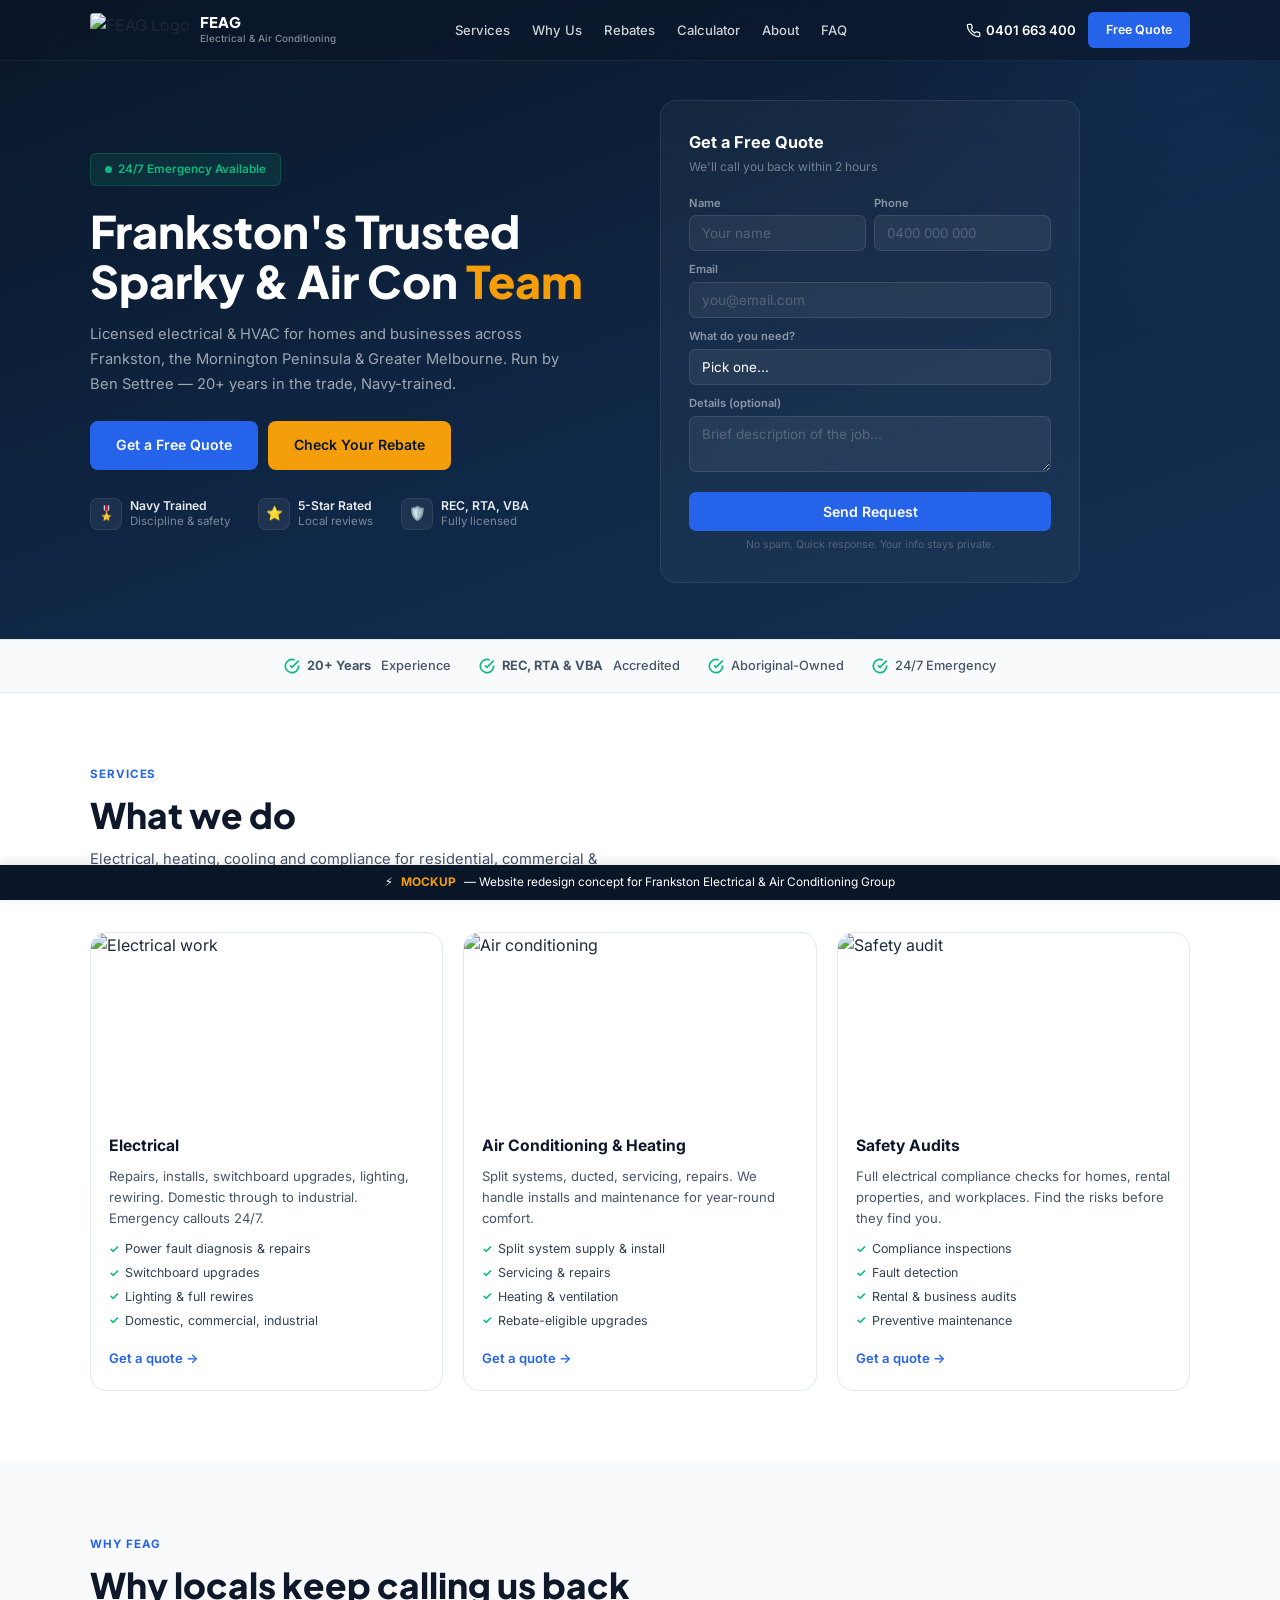
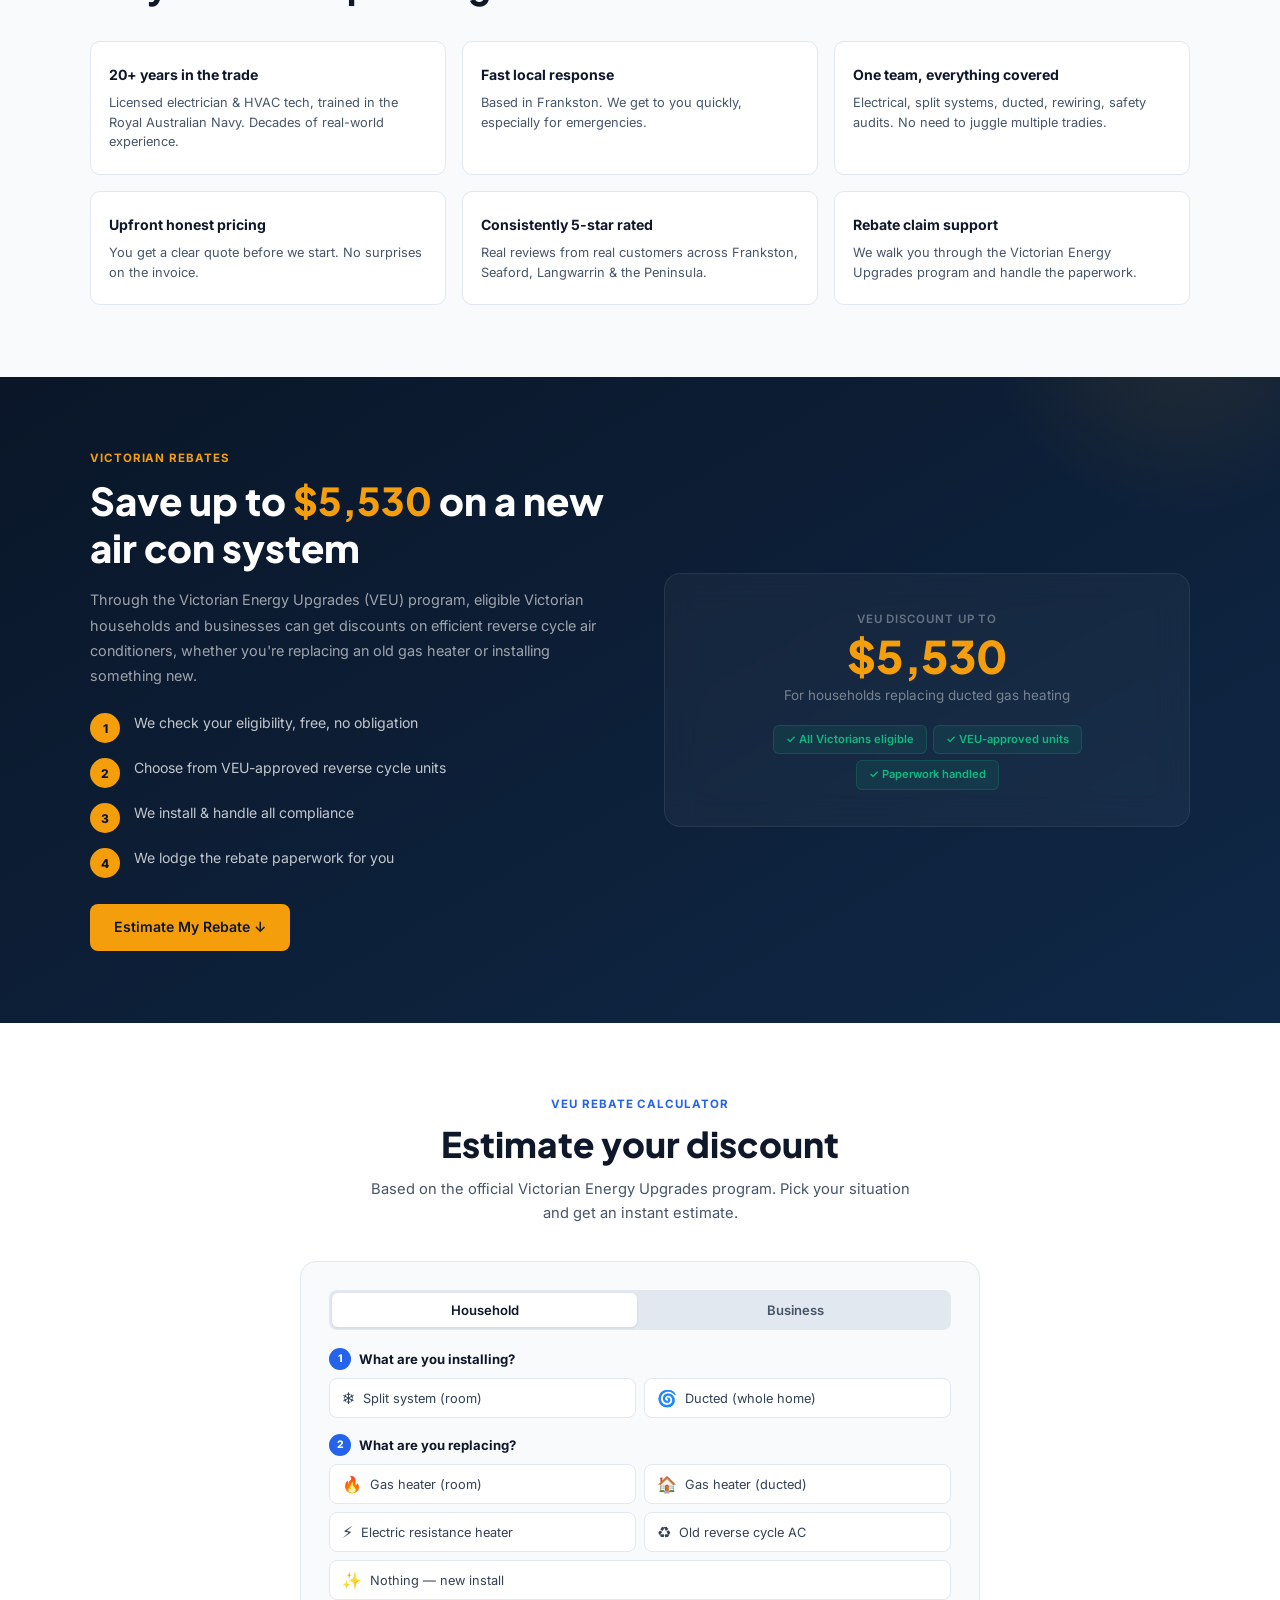
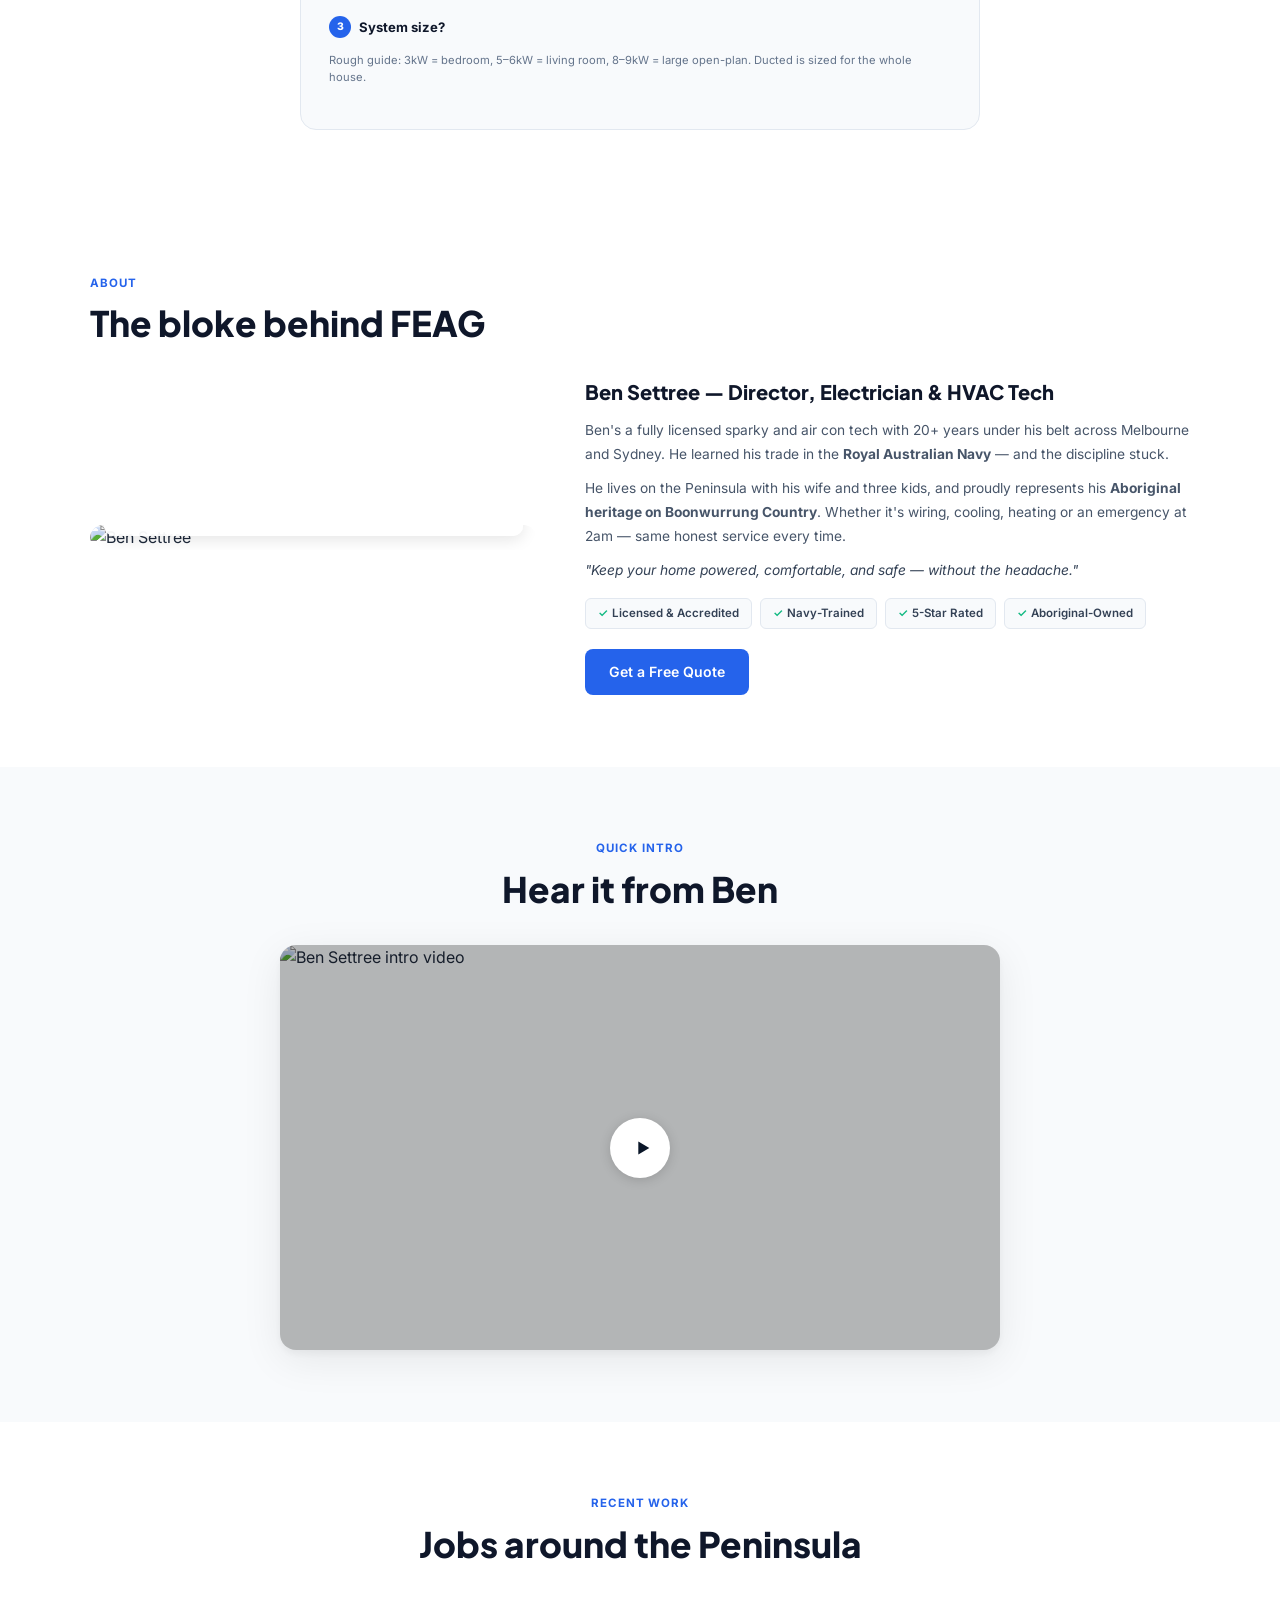
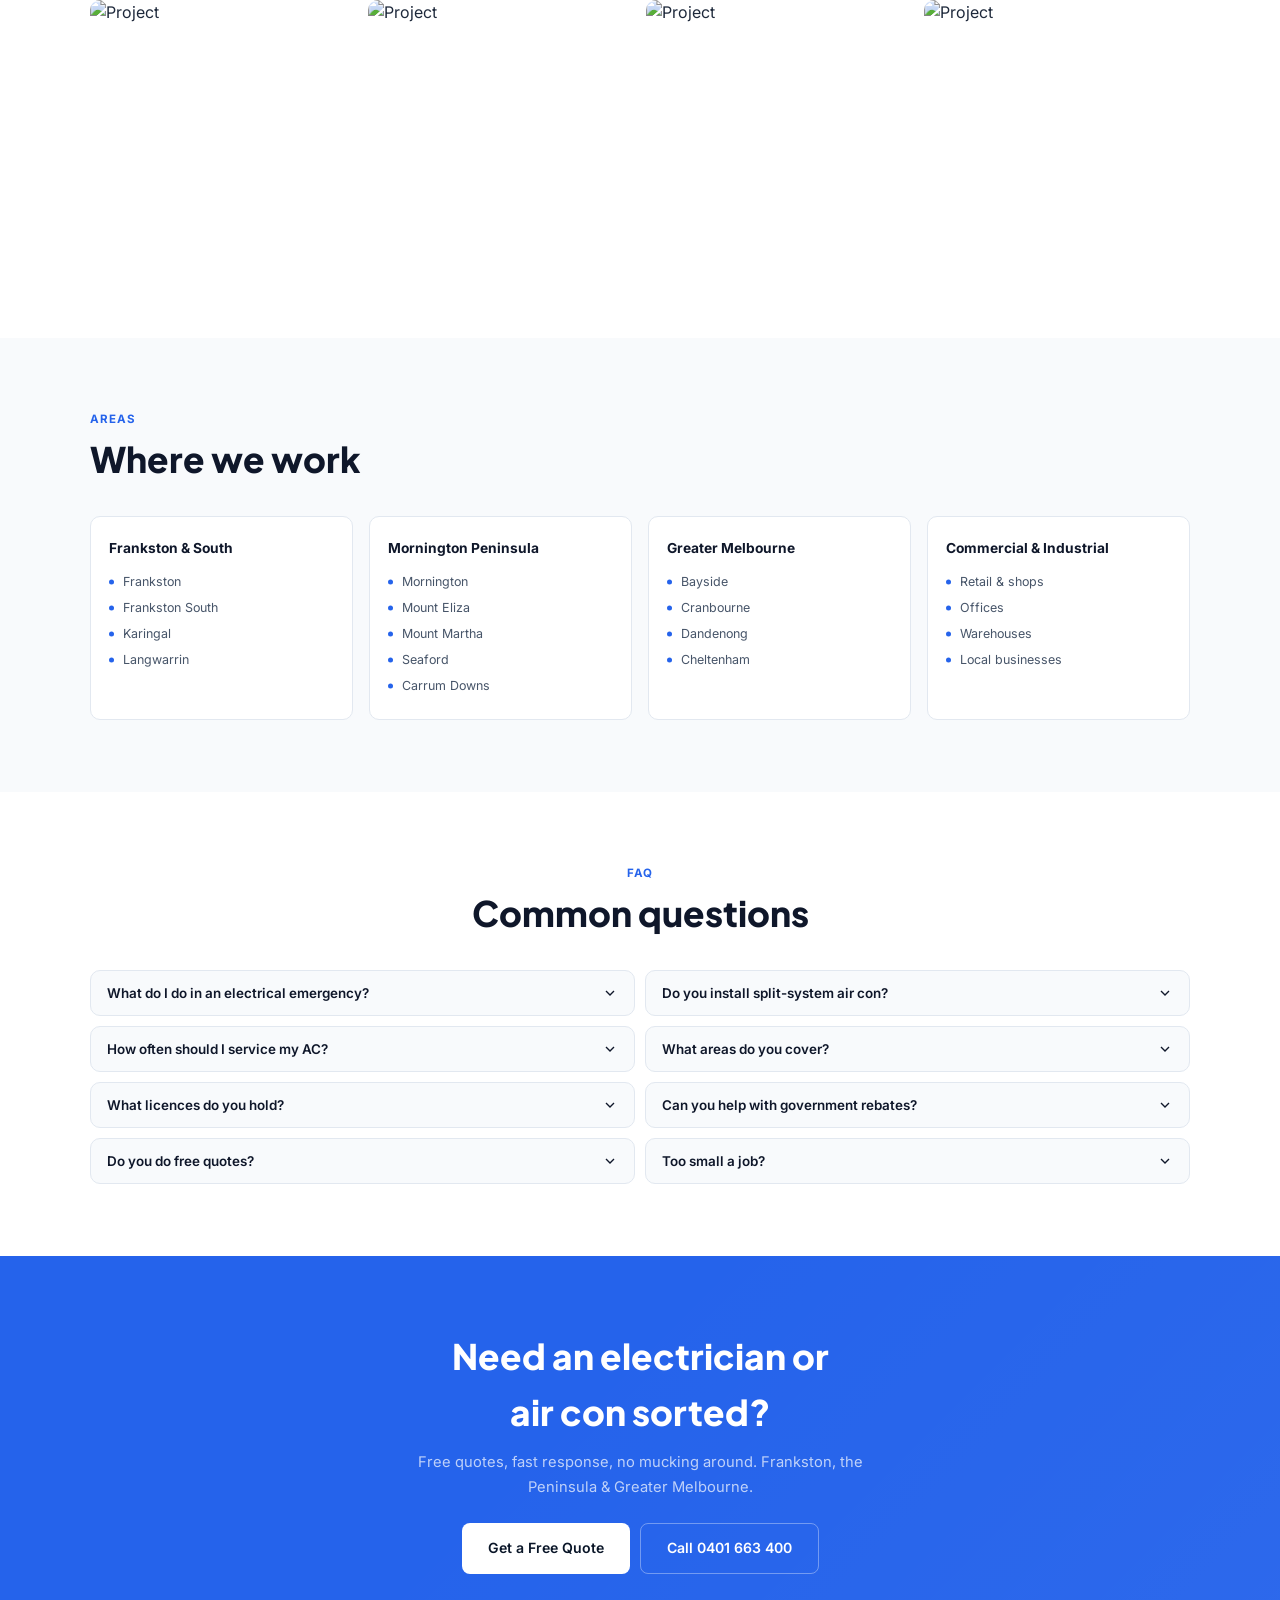
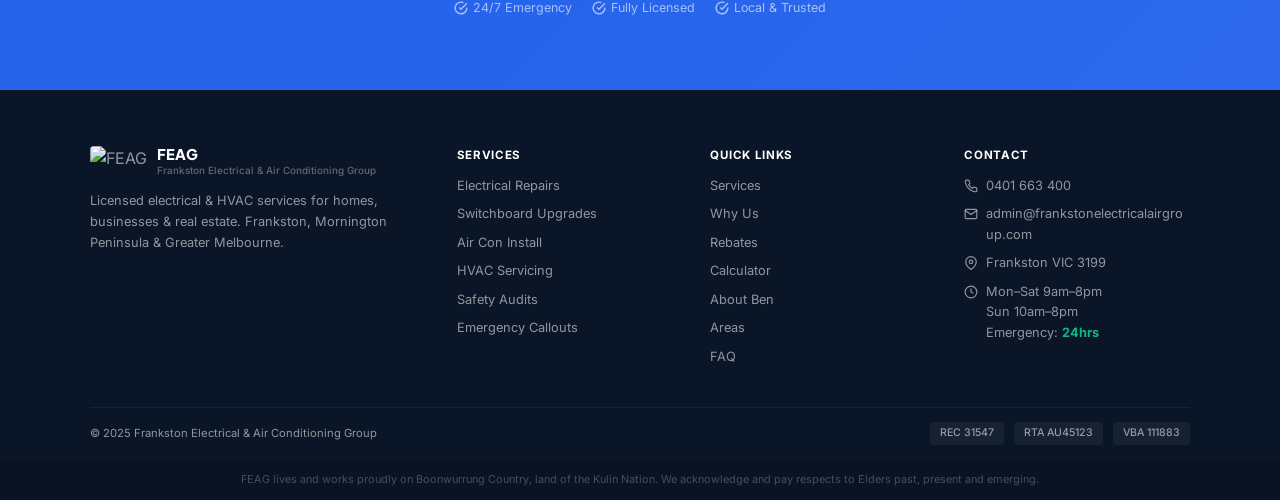
==== index.html @ 6c3326d4 "FEAG mockup website - Vercel ready" ====
<!DOCTYPE html>
<html lang="en">
<head>
  <meta charset="UTF-8">
  <meta name="viewport" content="width=device-width, initial-scale=1.0, viewport-fit=cover">
  <title>Frankston Electrical &amp; Air Group | Licensed Electrician &amp; HVAC</title>
  <meta name="description" content="Frankston's trusted electrical & HVAC specialists. 24/7 emergency support, licensed & accredited.">
  <link rel="preconnect" href="https://fonts.googleapis.com">
  <link rel="preconnect" href="https://fonts.gstatic.com" crossorigin>
  <link href="https://fonts.googleapis.com/css2?family=Inter:wght@400;500;600;700;800&family=Plus+Jakarta+Sans:wght@700;800&display=swap" rel="stylesheet">
  <style>
    *,*::before,*::after{box-sizing:border-box;margin:0;padding:0}
    html{scroll-behavior:smooth;-webkit-text-size-adjust:100%}
    body{font-family:'Inter',system-ui,sans-serif;color:#1e293b;background:#fff;line-height:1.6;-webkit-font-smoothing:antialiased;overflow-x:hidden}
    img{max-width:100%;display:block}
    a{text-decoration:none;color:inherit}
    ul{list-style:none}
    button{font-family:inherit;cursor:pointer}
    :root{
      --navy:#0a1628;--blue:#2563eb;--blue-d:#1d4ed8;--amber:#f59e0b;--green:#10b981;
      --g50:#f8fafc;--g100:#f1f5f9;--g200:#e2e8f0;--g400:#94a3b8;--g500:#64748b;--g600:#475569;--g700:#334155;--g900:#0f172a;
      --r:10px;--r-lg:16px;--max:1140px;
      --shadow:0 1px 3px rgba(0,0,0,.06),0 4px 12px rgba(0,0,0,.06);
      --shadow-lg:0 4px 6px rgba(0,0,0,.04),0 10px 40px rgba(0,0,0,.08);
    }
    .wrap{max-width:var(--max);margin:0 auto;padding:0 20px}
    .sec{padding:72px 0}
    .tag{font-size:.72rem;font-weight:700;letter-spacing:.08em;text-transform:uppercase;color:var(--blue);margin-bottom:10px}
    .h2{font-family:'Plus Jakarta Sans',sans-serif;font-size:clamp(1.6rem,3.5vw,2.2rem);font-weight:800;line-height:1.18;color:var(--g900);margin-bottom:12px}
    .sub{font-size:.92rem;color:var(--g600);max-width:560px;line-height:1.65}
    .btn{display:inline-flex;align-items:center;gap:6px;padding:12px 24px;font-size:.88rem;font-weight:600;border-radius:8px;border:none;transition:all .2s;white-space:nowrap;-webkit-tap-highlight-color:transparent}
    .btn-p{background:var(--blue);color:#fff}
    .btn-p:hover{background:var(--blue-d)}
    .btn-a{background:var(--amber);color:var(--navy)}
    .btn-a:hover{background:#e09000}
    .btn-o{background:transparent;border:1.5px solid var(--g200);color:var(--g700)}
    .btn-o:hover{border-color:var(--blue);color:var(--blue)}
    .btn-w{background:#fff;color:var(--navy)}
    .btn-w:hover{background:var(--g100)}

    /* HEADER */
    .hdr{position:fixed;top:0;left:0;right:0;z-index:100;background:rgba(10,22,40,.6);backdrop-filter:blur(14px);-webkit-backdrop-filter:blur(14px);border-bottom:1px solid rgba(255,255,255,.06);transition:all .25s}
    .hdr.s{background:rgba(255,255,255,.97);box-shadow:0 1px 2px rgba(0,0,0,.06);border-bottom-color:var(--g200)}
    .hdr.s .nav-a{color:var(--g700)}.hdr.s .nav-a:hover{color:var(--blue)}
    .hdr.s .lg-t{color:var(--navy)}.hdr.s .lg-s{color:var(--g500)}
    .hdr.s .ph{color:var(--navy)}.hdr.s .ham span{background:var(--navy)}
    .hdr-in{display:flex;align-items:center;justify-content:space-between;height:60px}
    .lg{display:flex;align-items:center;gap:10px}
    .lg img{height:34px;width:auto;border-radius:4px}
    .lg-t{font-family:'Plus Jakarta Sans',sans-serif;font-weight:800;font-size:.92rem;color:#fff;line-height:1.15;transition:color .25s}
    .lg-s{font-size:.62rem;color:rgba(255,255,255,.5);font-weight:500;transition:color .25s}
    .nav-d{display:flex;align-items:center;gap:22px}
    .nav-a{font-size:.82rem;font-weight:500;color:rgba(255,255,255,.8);transition:color .2s}
    .nav-a:hover{color:#fff}
    .hdr-r{display:flex;align-items:center;gap:12px}
    .ph{font-weight:600;font-size:.82rem;color:#fff;display:flex;align-items:center;gap:5px;transition:color .25s}
    .ph svg{width:15px;height:15px}
    .hdr-btn{padding:8px 18px;font-size:.78rem;border-radius:6px}
    .ham{display:none;background:none;border:none;padding:10px;-webkit-tap-highlight-color:transparent}
    .ham span{display:block;width:22px;height:2px;background:#fff;margin:4px 0;border-radius:2px;transition:all .3s}

    /* MOBILE NAV */
    .mob-nav{position:fixed;inset:0;z-index:99;background:var(--navy);transform:translateX(100%);transition:transform .35s cubic-bezier(.4,0,.2,1);display:flex;flex-direction:column;padding:80px 24px 24px;overflow-y:auto;-webkit-overflow-scrolling:touch}
    .mob-nav.open{transform:translateX(0)}
    .mob-nav a{display:block;padding:14px 0;font-size:1.05rem;font-weight:600;color:#fff;border-bottom:1px solid rgba(255,255,255,.08)}
    .mob-nav a:last-child{border:none}
    .mob-cta{margin-top:auto;padding-top:20px;display:flex;flex-direction:column;gap:10px}
    .mob-cta .btn{justify-content:center;padding:14px;font-size:.95rem;border-radius:8px;width:100%;text-align:center}
    .mob-tel{background:transparent;border:1.5px solid rgba(255,255,255,.25);color:#fff}
    .body-lock{overflow:hidden}

    /* HERO */
    .hero{position:relative;background:linear-gradient(160deg,var(--navy) 0%,#0f2847 60%,#132e52 100%);padding:100px 0 56px;overflow:hidden}
    .hero::after{content:'';position:absolute;top:-40%;right:-15%;width:600px;height:600px;background:radial-gradient(circle,rgba(37,99,235,.08),transparent 70%);border-radius:50%}
    .hero-g{display:grid;grid-template-columns:1fr 1fr;gap:40px;align-items:center;position:relative;z-index:1}
    .hero-badge{display:inline-flex;align-items:center;gap:6px;background:rgba(16,185,129,.12);border:1px solid rgba(16,185,129,.25);color:var(--green);padding:6px 14px;border-radius:6px;font-size:.73rem;font-weight:600;margin-bottom:20px}
    .hero-badge .dot{width:7px;height:7px;background:var(--green);border-radius:50%;animation:blink 2s infinite}
    @keyframes blink{0%,100%{opacity:1}50%{opacity:.3}}
    .hero h1{font-family:'Plus Jakarta Sans',sans-serif;font-size:clamp(1.9rem,4vw,2.8rem);font-weight:800;color:#fff;line-height:1.12;margin-bottom:16px}
    .hero h1 em{font-style:normal;color:var(--amber)}
    .hero-p{font-size:.92rem;color:rgba(255,255,255,.6);line-height:1.7;margin-bottom:24px;max-width:480px}
    .hero-btns{display:flex;gap:10px;flex-wrap:wrap;margin-bottom:28px}
    .hero-btns .btn{padding:13px 26px}
    .hero-facts{display:flex;gap:28px;flex-wrap:wrap}
    .hf{display:flex;align-items:center;gap:8px}
    .hf-ico{width:32px;height:32px;background:rgba(255,255,255,.06);border:1px solid rgba(255,255,255,.08);border-radius:8px;display:flex;align-items:center;justify-content:center;font-size:.85rem;flex-shrink:0}
    .hf-txt{font-size:.72rem;color:rgba(255,255,255,.45);line-height:1.35}
    .hf-txt b{display:block;color:rgba(255,255,255,.9);font-weight:600;font-size:.76rem}

    .hero-form{background:rgba(255,255,255,.04);backdrop-filter:blur(20px);-webkit-backdrop-filter:blur(20px);border:1px solid rgba(255,255,255,.08);border-radius:var(--r-lg);padding:28px;max-width:420px;width:100%}
    .hero-form h3{color:#fff;font-size:1.02rem;font-weight:700;margin-bottom:2px}
    .hero-form .fs{color:rgba(255,255,255,.4);font-size:.76rem;margin-bottom:18px}
    .fg{margin-bottom:10px}
    .fg label{display:block;font-size:.7rem;font-weight:600;color:rgba(255,255,255,.5);margin-bottom:3px}
    .fg input,.fg select,.fg textarea{width:100%;padding:9px 12px;background:rgba(255,255,255,.06);border:1px solid rgba(255,255,255,.1);border-radius:7px;color:#fff;font-size:.84rem;font-family:inherit;outline:none;transition:border-color .2s;-webkit-appearance:none}
    .fg input::placeholder,.fg textarea::placeholder{color:rgba(255,255,255,.22)}
    .fg input:focus,.fg select:focus,.fg textarea:focus{border-color:var(--blue)}
    .fg select option{background:var(--navy);color:#fff}
    .fg textarea{resize:vertical;min-height:56px}
    .fr{display:grid;grid-template-columns:1fr 1fr;gap:8px}
    .f-submit{width:100%;justify-content:center;padding:11px 24px;margin-top:2px;border-radius:7px}
    .f-note{text-align:center;font-size:.66rem;color:rgba(255,255,255,.25);margin-top:6px}

    /* PROOF BAR */
    .proof{background:var(--g50);border-top:1px solid var(--g200);border-bottom:1px solid var(--g200);padding:16px 0}
    .proof-row{display:flex;align-items:center;justify-content:center;gap:28px;flex-wrap:wrap}
    .pi{display:flex;align-items:center;gap:7px;font-size:.8rem;color:var(--g600);font-weight:500}
    .pi svg{width:16px;height:16px;color:var(--green);flex-shrink:0}

    /* SERVICES */
    .srv-g{display:grid;grid-template-columns:repeat(3,1fr);gap:20px;margin-top:36px}
    .srv-c{background:#fff;border:1px solid var(--g200);border-radius:var(--r-lg);overflow:hidden;transition:box-shadow .3s,border-color .3s}
    .srv-c:hover{border-color:var(--g200);box-shadow:var(--shadow-lg)}
    .srv-c img{width:100%;height:180px;object-fit:cover}
    .srv-b{padding:20px 18px}
    .srv-c h3{font-size:.98rem;font-weight:700;color:var(--g900);margin-bottom:8px}
    .srv-c p{font-size:.82rem;color:var(--g600);line-height:1.6;margin-bottom:10px}
    .srv-l{display:flex;flex-direction:column;gap:4px;margin-bottom:14px}
    .srv-l li{font-size:.78rem;color:var(--g700);display:flex;align-items:center;gap:6px}
    .srv-l li::before{content:'✓';color:var(--green);font-weight:700;font-size:.72rem}
    .srv-link{font-size:.82rem;font-weight:600;color:var(--blue)}

    /* WHY */
    .why{background:var(--g50)}
    .why-g{display:grid;grid-template-columns:repeat(3,1fr);gap:16px;margin-top:36px}
    .why-c{background:#fff;border:1px solid var(--g200);border-radius:var(--r);padding:22px 18px;transition:border-color .25s}
    .why-c:hover{border-color:var(--blue)}
    .why-c h3{font-size:.88rem;font-weight:700;color:var(--g900);margin-bottom:6px}
    .why-c p{font-size:.8rem;color:var(--g600);line-height:1.55}

    /* REBATE */
    .reb{background:linear-gradient(150deg,var(--navy),#0f2847);position:relative;overflow:hidden}
    .reb::before{content:'';position:absolute;top:-40%;right:-8%;width:400px;height:400px;background:radial-gradient(circle,rgba(245,158,11,.1),transparent 70%);border-radius:50%}
    .reb-g{display:grid;grid-template-columns:1fr 1fr;gap:48px;align-items:center;position:relative;z-index:1}
    .reb-txt{max-width:540px}
    .reb h2{font-family:'Plus Jakarta Sans',sans-serif;font-size:clamp(1.65rem,4vw,2.4rem);font-weight:800;color:#fff;line-height:1.22;margin-bottom:16px}
    .reb h2 em{font-style:normal;color:var(--amber)}
    .reb-desc{font-size:.9rem;color:rgba(255,255,255,.6);line-height:1.75;margin-bottom:24px}
    .reb-steps{display:flex;flex-direction:column;gap:14px;margin-bottom:26px}
    .rs{display:flex;align-items:flex-start;gap:14px}
    .rs-n{width:30px;height:30px;min-width:30px;background:var(--amber);color:var(--navy);border-radius:50%;display:flex;align-items:center;justify-content:center;font-weight:800;font-size:.75rem;margin-top:1px}
    .rs span{font-size:.88rem;color:rgba(255,255,255,.75);line-height:1.5}
    .reb-card{background:rgba(255,255,255,.04);backdrop-filter:blur(16px);-webkit-backdrop-filter:blur(16px);border:1px solid rgba(255,255,255,.08);border-radius:var(--r-lg);padding:36px;text-align:center}
    .reb-card .lbl{font-size:.72rem;color:rgba(255,255,255,.35);text-transform:uppercase;letter-spacing:.08em;font-weight:600;margin-bottom:6px}
    .reb-card .amt{font-family:'Plus Jakarta Sans',sans-serif;font-size:2.8rem;font-weight:800;color:var(--amber);line-height:1}
    .reb-card .amts{font-size:.84rem;color:rgba(255,255,255,.42);margin:6px 0 18px}
    .reb-tags{display:flex;flex-wrap:wrap;gap:6px;justify-content:center}
    .reb-tag{background:rgba(16,185,129,.1);border:1px solid rgba(16,185,129,.2);color:var(--green);padding:5px 12px;border-radius:6px;font-size:.7rem;font-weight:600}

    /* CALCULATOR */
    .calc{background:#fff}
    .calc-box{max-width:680px;margin:36px auto 0;background:var(--g50);border:1px solid var(--g200);border-radius:var(--r-lg);padding:28px}
    .calc-toggle{display:flex;gap:6px;margin-bottom:18px;background:var(--g200);border-radius:8px;padding:3px}
    .ct-btn{flex:1;padding:9px 12px;border:none;border-radius:6px;background:transparent;font-size:.82rem;font-weight:600;color:var(--g600);transition:all .2s;text-align:center}
    .ct-btn.sel{background:#fff;color:var(--g900);box-shadow:0 1px 3px rgba(0,0,0,.08)}
    .calc-step{margin-bottom:16px}
    .cs-label{font-size:.82rem;font-weight:700;color:var(--g900);margin-bottom:8px;display:flex;align-items:center;gap:8px}
    .cs-num{width:22px;height:22px;min-width:22px;background:var(--blue);color:#fff;border-radius:50%;display:flex;align-items:center;justify-content:center;font-size:.65rem;font-weight:800}
    .c-opts{display:grid;grid-template-columns:1fr 1fr;gap:8px}
    .c-opt{background:#fff;border:1.5px solid var(--g200);border-radius:8px;padding:11px 12px;font-size:.8rem;color:var(--g700);text-align:left;display:flex;align-items:center;gap:8px;transition:all .15s;-webkit-tap-highlight-color:transparent}
    .c-opt:hover{border-color:var(--blue)}
    .c-opt.sel{border-color:var(--blue);background:rgba(37,99,235,.04);color:var(--blue);font-weight:600}
    .c-opt .oi{font-size:1rem;line-height:1}
    .c-wide{grid-column:1/-1}
    .c-sizes{display:grid;grid-template-columns:repeat(4,1fr);gap:8px}
    .c-sz{background:#fff;border:1.5px solid var(--g200);border-radius:8px;padding:10px 6px;font-size:.78rem;color:var(--g700);text-align:center;transition:all .15s;-webkit-tap-highlight-color:transparent}
    .c-sz:hover{border-color:var(--blue)}
    .c-sz.sel{border-color:var(--blue);background:rgba(37,99,235,.04);color:var(--blue);font-weight:600}
    .c-sz b{display:block;font-size:.92rem;margin-bottom:1px}
    .c-hint{font-size:.7rem;color:var(--g500);margin-top:6px;line-height:1.45}
    .c-res{background:var(--navy);border-radius:var(--r);padding:24px;text-align:center;display:none;margin-top:16px}
    .c-res.show{display:block;animation:fadein .35s ease}
    @keyframes fadein{from{opacity:0;transform:translateY(6px)}to{opacity:1;transform:translateY(0)}}
    .c-res-lbl{font-size:.7rem;color:rgba(255,255,255,.4);text-transform:uppercase;letter-spacing:.06em;font-weight:600;margin-bottom:2px}
    .c-res-amt{font-family:'Plus Jakarta Sans',sans-serif;font-size:2.1rem;font-weight:800;color:var(--amber);line-height:1.2;margin-bottom:2px}
    .c-res-sav{font-size:.82rem;color:rgba(255,255,255,.5);margin-bottom:4px}
    .c-res-min{font-size:.76rem;color:rgba(255,255,255,.35);margin-bottom:12px}
    .c-res .btn{margin-top:2px}
    .c-res-note{font-size:.68rem;color:rgba(255,255,255,.25);line-height:1.45;margin-top:12px;max-width:520px;margin-left:auto;margin-right:auto}

    /* ABOUT */
    .about-g{display:grid;grid-template-columns:.85fr 1.15fr;gap:48px;align-items:center;margin-top:36px}
    .about-img{position:relative;border-radius:var(--r-lg);overflow:hidden}
    .about-img>img{width:100%;display:block;border-radius:var(--r-lg)}
    .about-float{position:absolute;bottom:14px;left:14px;right:14px;background:rgba(255,255,255,.92);backdrop-filter:blur(10px);-webkit-backdrop-filter:blur(10px);border-radius:var(--r);padding:12px;display:flex;gap:10px;box-shadow:0 4px 16px rgba(0,0,0,.1)}
    .af-s{text-align:center;flex:1}
    .af-n{font-family:'Plus Jakarta Sans',sans-serif;font-size:1.1rem;font-weight:800;color:var(--blue)}
    .af-l{font-size:.62rem;color:var(--g500);font-weight:500}
    .about-txt h3{font-family:'Plus Jakarta Sans',sans-serif;font-size:1.25rem;font-weight:800;color:var(--g900);margin-bottom:14px;line-height:1.2}
    .about-txt p{font-size:.86rem;color:var(--g600);line-height:1.75;margin-bottom:10px}
    .about-tags{display:flex;flex-wrap:wrap;gap:8px;margin:16px 0 20px}
    .a-tag{background:var(--g50);border:1px solid var(--g200);padding:5px 12px;border-radius:6px;font-size:.72rem;font-weight:600;color:var(--g700);display:flex;align-items:center;gap:4px}
    .a-tag .ck{color:var(--green)}

    /* VIDEO */
    .vid-sec{background:var(--g50)}
    .vid-w{max-width:720px;margin:36px auto 0;border-radius:var(--r-lg);overflow:hidden;box-shadow:var(--shadow-lg);position:relative;aspect-ratio:16/9;cursor:pointer}
    .vid-w img{width:100%;height:100%;object-fit:cover}
    .vid-o{position:absolute;inset:0;display:flex;align-items:center;justify-content:center;background:rgba(0,0,0,.28);transition:background .2s}
    .vid-o:hover{background:rgba(0,0,0,.4)}
    .vid-p{width:60px;height:60px;background:#fff;border-radius:50%;display:flex;align-items:center;justify-content:center;box-shadow:0 2px 12px rgba(0,0,0,.15);transition:transform .2s}
    .vid-o:hover .vid-p{transform:scale(1.08)}
    .vid-p svg{width:22px;height:22px;margin-left:3px}

    /* PROJECTS */
    .prj-g{display:grid;grid-template-columns:repeat(4,1fr);gap:12px;margin-top:36px}
    .prj-c{border-radius:var(--r);overflow:hidden;aspect-ratio:1}
    .prj-c img{width:100%;height:100%;object-fit:cover;transition:transform .4s}
    .prj-c:hover img{transform:scale(1.05)}

    /* AREAS */
    .areas{background:var(--g50)}
    .area-g{display:grid;grid-template-columns:repeat(4,1fr);gap:16px;margin-top:36px}
    .area-c{background:#fff;border:1px solid var(--g200);border-radius:var(--r);padding:20px 18px}
    .area-c h3{font-size:.86rem;font-weight:700;color:var(--g900);margin-bottom:10px}
    .area-c li{font-size:.78rem;color:var(--g600);padding:3px 0 3px 14px;position:relative}
    .area-c li::before{content:'';position:absolute;left:0;top:50%;transform:translateY(-50%);width:5px;height:5px;background:var(--blue);border-radius:50%}

    /* FAQ */
    .faq-g{display:grid;grid-template-columns:1fr 1fr;gap:10px;margin-top:36px}
    .fq{background:var(--g50);border:1px solid var(--g200);border-radius:var(--r);overflow:hidden;transition:border-color .2s}
    .fq.act{border-color:var(--blue)}
    .fq-q{padding:14px 16px;cursor:pointer;display:flex;align-items:center;justify-content:space-between;gap:12px;font-size:.84rem;font-weight:600;color:var(--g900);background:none;border:none;width:100%;text-align:left;font-family:inherit;-webkit-tap-highlight-color:transparent}
    .fq-q:hover{color:var(--blue)}
    .fq-chev{width:16px;height:16px;min-width:16px;transition:transform .25s}
    .fq.act .fq-chev{transform:rotate(180deg)}
    .fq-a{max-height:0;overflow:hidden;transition:max-height .35s ease}
    .fq-ai{padding:0 16px 14px;font-size:.82rem;color:var(--g600);line-height:1.65}

    /* CTA */
    .cta{background:var(--blue);text-align:center;position:relative;overflow:hidden}
    .cta::before{content:'';position:absolute;inset:0;background:linear-gradient(135deg,transparent 40%,rgba(255,255,255,.04))}
    .cta .wrap{position:relative;z-index:1}
    .cta h2{font-family:'Plus Jakarta Sans',sans-serif;font-size:clamp(1.6rem,3.5vw,2.2rem);font-weight:800;color:#fff;margin-bottom:10px}
    .cta-p{font-size:.92rem;color:rgba(255,255,255,.7);max-width:480px;margin:0 auto 24px;line-height:1.65}
    .cta-btns{display:flex;gap:10px;justify-content:center;flex-wrap:wrap;margin-bottom:24px}
    .cta-btns .btn{padding:13px 26px}
    .cta-tel-btn{background:transparent;border:1.5px solid rgba(255,255,255,.35);color:#fff}
    .cta-tel-btn:hover{background:rgba(255,255,255,.08)}
    .cta-info{display:flex;gap:20px;justify-content:center;flex-wrap:wrap}
    .cta-info span{display:flex;align-items:center;gap:5px;font-size:.78rem;color:rgba(255,255,255,.6)}
    .cta-info svg{width:14px;height:14px}

    /* FOOTER */
    .ftr{background:var(--navy);color:rgba(255,255,255,.55);padding:56px 0 0}
    .ftr-g{display:grid;grid-template-columns:1.5fr 1fr 1fr 1fr;gap:28px;margin-bottom:40px}
    .ftr-brand .lg{margin-bottom:10px}
    .ftr-brand .lg-t{color:#fff}.ftr-brand .lg-s{color:rgba(255,255,255,.35)}
    .ftr-brand>p{font-size:.8rem;line-height:1.65;margin-bottom:14px}
    .ftr h4{color:#fff;font-size:.72rem;font-weight:700;text-transform:uppercase;letter-spacing:.06em;margin-bottom:12px}
    .ftr-links{display:flex;flex-direction:column;gap:8px}
    .ftr-links a{font-size:.8rem;transition:color .2s}.ftr-links a:hover{color:var(--blue)}
    .ftr-ci{display:flex;gap:8px;margin-bottom:8px;font-size:.8rem}.ftr-ci svg{min-width:14px;margin-top:3px}
    .ftr-bot{border-top:1px solid rgba(255,255,255,.06);padding:14px 0;display:flex;align-items:center;justify-content:space-between;flex-wrap:wrap;gap:12px}
    .ftr-bot p{font-size:.7rem}
    .ftr-lic{display:flex;gap:10px;flex-wrap:wrap}
    .ftr-lic span{font-size:.66rem;background:rgba(255,255,255,.05);padding:3px 10px;border-radius:4px;font-weight:500}
    .ack{background:rgba(0,0,0,.12);padding:12px 0;text-align:center;font-size:.68rem;color:rgba(255,255,255,.25);line-height:1.55}

    /* MOCKUP BAR */
    .mock{position:fixed;bottom:0;left:0;right:0;background:var(--navy);color:#fff;padding:8px 16px;display:flex;align-items:center;justify-content:center;gap:8px;z-index:9999;font-size:.74rem;box-shadow:0 -2px 12px rgba(0,0,0,.12)}
    .mock b{color:var(--amber)}

    /* ANIMATIONS */
    .fi{opacity:0;transform:translateY(20px);transition:opacity .5s,transform .5s}.fi.v{opacity:1;transform:none}

    /* ===== MOBILE ===== */
    @media(max-width:1024px){
      .hero-g{grid-template-columns:1fr;text-align:center}
      .hero-p{margin-left:auto;margin-right:auto}
      .hero-btns{justify-content:center}
      .hero-facts{justify-content:center}
      .hero-form-wrap{display:none}
      .nav-d{display:none}
      .ham{display:block}
      .srv-g{grid-template-columns:1fr 1fr}
      .why-g{grid-template-columns:1fr 1fr}
      .reb-g{grid-template-columns:1fr}.reb-card-w{display:none}
      .reb h2{font-size:clamp(1.5rem,6vw,2rem)}
      .reb-desc{font-size:.88rem;line-height:1.7}
      .rs span{font-size:.86rem}
      .about-g{grid-template-columns:1fr}
      .area-g{grid-template-columns:1fr 1fr}
      .prj-g{grid-template-columns:1fr 1fr}
      .ftr-g{grid-template-columns:1fr 1fr}
    }
    @media(max-width:640px){
      body{padding-bottom:56px}
      .sec{padding:48px 0}
      .wrap{padding:0 16px}
      .hero{padding:88px 0 40px}
      .hero h1{font-size:clamp(1.6rem,6.5vw,2.2rem)}
      .hero-btns{flex-direction:column;align-items:stretch}
      .hero-btns .btn{justify-content:center;min-height:48px;font-size:.92rem}
      .hero-facts{gap:16px}
      .hf{gap:6px}
      .srv-g{grid-template-columns:1fr}
      .why-g{grid-template-columns:1fr}
      .why-c{padding:18px 16px}
      .why-c h3{font-size:.92rem}
      .why-c p{font-size:.84rem}
      .faq-g{grid-template-columns:1fr}
      .fq-q{padding:16px;font-size:.88rem;min-height:48px}
      .fq-ai{padding:0 16px 16px;font-size:.84rem}
      .area-g{grid-template-columns:1fr}
      .area-c li{font-size:.82rem;padding:5px 0 5px 14px}
      .cta-btns{flex-direction:column;align-items:stretch}
      .cta-btns .btn{justify-content:center;min-height:48px;font-size:.92rem}
      .ftr-g{grid-template-columns:1fr;gap:20px}
      .ftr-links a{font-size:.84rem;padding:4px 0;min-height:44px;display:flex;align-items:center}
      .ftr-bot{flex-direction:column;align-items:flex-start}
      .proof-row{gap:10px;justify-content:flex-start;overflow-x:auto;flex-wrap:nowrap;-webkit-overflow-scrolling:touch;scrollbar-width:none;padding-bottom:4px}
      .proof-row::-webkit-scrollbar{display:none}
      .pi{font-size:.74rem;white-space:nowrap;flex-shrink:0}
      .calc-box{padding:20px 14px}
      .c-opts{grid-template-columns:1fr}
      .c-opt{min-height:48px;padding:12px 14px;font-size:.86rem}
      .c-wide{grid-column:auto}
      .c-sizes{grid-template-columns:1fr 1fr}
      .c-sz{min-height:48px;padding:12px 8px;font-size:.82rem}
      .ct-btn{min-height:44px;font-size:.86rem}
      .about-float{padding:10px;gap:6px;bottom:10px;left:10px;right:10px}
      .af-n{font-size:.95rem}.af-l{font-size:.58rem}
      .about-txt h3{font-size:1.1rem}
      .about-txt p{font-size:.88rem}
      .about-tags{gap:6px}
      .a-tag{font-size:.74rem;padding:6px 10px}
      .prj-g{gap:8px}
      .reb .sec{padding:48px 0}
      .reb h2{font-size:clamp(1.4rem,6.5vw,1.85rem);line-height:1.25}
      .reb-steps{gap:12px;margin-bottom:22px}
      .rs-n{width:28px;height:28px;min-width:28px}
      .rs span{font-size:.84rem}
      .reb-desc{font-size:.84rem}
      .reb .btn{min-height:48px;font-size:.92rem;width:100%;justify-content:center}
      .cta h2{font-size:clamp(1.4rem,5vw,1.8rem)}
      .srv-c img{height:160px}
      .srv-link{min-height:44px;display:inline-flex;align-items:center}
      .nav-a{min-height:44px;display:flex;align-items:center}
      .fg input,.fg select,.fg textarea{font-size:16px;padding:12px 14px}
      .mock{display:none}
    }
    /* Sticky mobile CTA bar */
    .mob-bar{display:none;position:fixed;bottom:0;left:0;right:0;z-index:98;background:var(--navy);border-top:1px solid rgba(255,255,255,.1);padding:8px 12px;gap:8px}
    .mob-bar a{flex:1;text-align:center;font-size:.84rem;min-height:44px;display:flex;align-items:center;justify-content:center;border-radius:8px;font-weight:600}
    .mob-bar .mb-q{background:var(--blue);color:#fff}
    .mob-bar .mb-c{background:transparent;border:1.5px solid rgba(255,255,255,.25);color:#fff}
    @media(max-width:640px){
      .mob-bar{display:flex}
    }
    @media(max-width:380px){
      .hero-facts{flex-direction:column;align-items:center;gap:10px}
      .hdr-btn{display:none}
    }
  </style>
</head>
<body>

  <header class="hdr" id="hdr">
    <div class="wrap">
      <div class="hdr-in">
        <a href="#hero" class="lg">
          <img src="https://assets.cdn.filesafe.space/oECKc1PBCRjKy6bkZNRD/media/692452aae4747c6f50c30772.png" alt="FEAG Logo">
          <div><div class="lg-t">FEAG</div><div class="lg-s">Electrical &amp; Air Conditioning</div></div>
        </a>
        <nav class="nav-d">
          <a href="#services" class="nav-a">Services</a>
          <a href="#why" class="nav-a">Why Us</a>
          <a href="#rebates" class="nav-a">Rebates</a>
          <a href="#calculator" class="nav-a">Calculator</a>
          <a href="#about" class="nav-a">About</a>
          <a href="#faq" class="nav-a">FAQ</a>
        </nav>
        <div class="hdr-r">
          <a href="tel:0401663400" class="ph">
            <svg xmlns="http://www.w3.org/2000/svg" fill="none" stroke="currentColor" stroke-width="2" stroke-linecap="round" stroke-linejoin="round" viewBox="0 0 24 24"><path d="M22 16.92v3a2 2 0 01-2.18 2 19.79 19.79 0 01-8.63-3.07 19.5 19.5 0 01-6-6 19.79 19.79 0 01-3.07-8.67A2 2 0 014.11 2h3a2 2 0 012 1.72c.127.96.361 1.903.7 2.81a2 2 0 01-.45 2.11L8.09 9.91a16 16 0 006 6l1.27-1.27a2 2 0 012.11-.45c.907.339 1.85.573 2.81.7A2 2 0 0122 16.92z"/></svg>
            0401 663 400
          </a>
          <a href="#contact" class="btn btn-p hdr-btn">Free Quote</a>
        </div>
        <button class="ham" id="hamBtn" aria-label="Menu"><span></span><span></span><span></span></button>
      </div>
    </div>
  </header>

  <nav class="mob-nav" id="mobNav">
    <a href="#services" onclick="closeMob()">Services</a>
    <a href="#why" onclick="closeMob()">Why Us</a>
    <a href="#rebates" onclick="closeMob()">Rebates</a>
    <a href="#calculator" onclick="closeMob()">Calculator</a>
    <a href="#about" onclick="closeMob()">About</a>
    <a href="#projects" onclick="closeMob()">Projects</a>
    <a href="#areas" onclick="closeMob()">Areas</a>
    <a href="#faq" onclick="closeMob()">FAQ</a>
    <div class="mob-cta">
      <a href="#contact" class="btn btn-p" onclick="closeMob()">Get a Free Quote</a>
      <a href="tel:0401663400" class="btn mob-tel">Call 0401 663 400</a>
    </div>
  </nav>

  <section class="hero" id="hero">
    <div class="wrap">
      <div class="hero-g">
        <div class="hero-content">
          <div class="hero-badge"><span class="dot"></span> 24/7 Emergency Available</div>
          <h1>Frankston's Trusted<br>Sparky &amp; Air Con <em>Team</em></h1>
          <p class="hero-p">Licensed electrical &amp; HVAC for homes and businesses across Frankston, the Mornington Peninsula &amp; Greater Melbourne. Run by Ben Settree — 20+ years in the trade, Navy-trained.</p>
          <div class="hero-btns">
            <a href="#contact" class="btn btn-p">Get a Free Quote</a>
            <a href="#calculator" class="btn btn-a">Check Your Rebate</a>
          </div>
          <div class="hero-facts">
            <div class="hf"><div class="hf-ico">🎖️</div><div class="hf-txt"><b>Navy Trained</b>Discipline &amp; safety</div></div>
            <div class="hf"><div class="hf-ico">⭐</div><div class="hf-txt"><b>5-Star Rated</b>Local reviews</div></div>
            <div class="hf"><div class="hf-ico">🛡️</div><div class="hf-txt"><b>REC, RTA, VBA</b>Fully licensed</div></div>
          </div>
        </div>
        <div class="hero-form-wrap">
          <div class="hero-form" id="contact">
            <h3>Get a Free Quote</h3>
            <p class="fs">We'll call you back within 2 hours</p>
            <form onsubmit="event.preventDefault();">
              <div class="fr">
                <div class="fg"><label>Name</label><input type="text" placeholder="Your name"></div>
                <div class="fg"><label>Phone</label><input type="tel" placeholder="0400 000 000"></div>
              </div>
              <div class="fg"><label>Email</label><input type="email" placeholder="you@email.com"></div>
              <div class="fg">
                <label>What do you need?</label>
                <select>
                  <option>Pick one...</option>
                  <option>Electrical — Repairs</option>
                  <option>Electrical — New Install</option>
                  <option>Switchboard Upgrade</option>
                  <option>Air Con — Install</option>
                  <option>Air Con — Service/Repair</option>
                  <option>Heating &amp; Ventilation</option>
                  <option>Safety Audit</option>
                  <option>Emergency Callout</option>
                  <option>Rebate Enquiry</option>
                  <option>Other</option>
                </select>
              </div>
              <div class="fg"><label>Details (optional)</label><textarea placeholder="Brief description of the job..."></textarea></div>
              <button type="submit" class="btn btn-p f-submit">Send Request</button>
              <p class="f-note">No spam. Quick response. Your info stays private.</p>
            </form>
          </div>
        </div>
      </div>
    </div>
  </section>

  <div class="proof">
    <div class="wrap">
      <div class="proof-row">
        <span class="pi"><svg xmlns="http://www.w3.org/2000/svg" fill="none" stroke="currentColor" stroke-width="2.5" viewBox="0 0 24 24"><path d="M22 11.08V12a10 10 0 11-5.93-9.14"/><path d="M22 4L12 14.01l-3-3"/></svg> <b>20+ Years</b>&nbsp;Experience</span>
        <span class="pi"><svg xmlns="http://www.w3.org/2000/svg" fill="none" stroke="currentColor" stroke-width="2.5" viewBox="0 0 24 24"><path d="M22 11.08V12a10 10 0 11-5.93-9.14"/><path d="M22 4L12 14.01l-3-3"/></svg> <b>REC, RTA &amp; VBA</b>&nbsp;Accredited</span>
        <span class="pi"><svg xmlns="http://www.w3.org/2000/svg" fill="none" stroke="currentColor" stroke-width="2.5" viewBox="0 0 24 24"><path d="M22 11.08V12a10 10 0 11-5.93-9.14"/><path d="M22 4L12 14.01l-3-3"/></svg> Aboriginal-Owned</span>
        <span class="pi"><svg xmlns="http://www.w3.org/2000/svg" fill="none" stroke="currentColor" stroke-width="2.5" viewBox="0 0 24 24"><path d="M22 11.08V12a10 10 0 11-5.93-9.14"/><path d="M22 4L12 14.01l-3-3"/></svg> 24/7 Emergency</span>
      </div>
    </div>
  </div>

  <section class="sec" id="services">
    <div class="wrap">
      <div class="fi">
        <div class="tag">Services</div>
        <h2 class="h2">What we do</h2>
        <p class="sub">Electrical, heating, cooling and compliance for residential, commercial &amp; industrial.</p>
      </div>
      <div class="srv-g">
        <div class="srv-c fi">
          <img src="https://images.leadconnectorhq.com/image/f_webp/q_80/r_1200/u_https://assets.cdn.filesafe.space/oECKc1PBCRjKy6bkZNRD/media/6922f0c78c174deb9844555b.webp" alt="Electrical work">
          <div class="srv-b">
            <h3>Electrical</h3>
            <p>Repairs, installs, switchboard upgrades, lighting, rewiring. Domestic through to industrial. Emergency callouts 24/7.</p>
            <ul class="srv-l">
              <li>Power fault diagnosis &amp; repairs</li>
              <li>Switchboard upgrades</li>
              <li>Lighting &amp; full rewires</li>
              <li>Domestic, commercial, industrial</li>
            </ul>
            <a href="#contact" class="srv-link">Get a quote →</a>
          </div>
        </div>
        <div class="srv-c fi">
          <img src="https://images.leadconnectorhq.com/image/f_webp/q_80/r_1200/u_https://assets.cdn.filesafe.space/oECKc1PBCRjKy6bkZNRD/media/692463f9eb10143233f3f75a.png" alt="Air conditioning">
          <div class="srv-b">
            <h3>Air Conditioning &amp; Heating</h3>
            <p>Split systems, ducted, servicing, repairs. We handle installs and maintenance for year-round comfort.</p>
            <ul class="srv-l">
              <li>Split system supply &amp; install</li>
              <li>Servicing &amp; repairs</li>
              <li>Heating &amp; ventilation</li>
              <li>Rebate-eligible upgrades</li>
            </ul>
            <a href="#contact" class="srv-link">Get a quote →</a>
          </div>
        </div>
        <div class="srv-c fi">
          <img src="https://images.leadconnectorhq.com/image/f_webp/q_80/r_1200/u_https://assets.cdn.filesafe.space/oECKc1PBCRjKy6bkZNRD/media/6922fbc5e7de661b0279cb59.png" alt="Safety audit">
          <div class="srv-b">
            <h3>Safety Audits</h3>
            <p>Full electrical compliance checks for homes, rental properties, and workplaces. Find the risks before they find you.</p>
            <ul class="srv-l">
              <li>Compliance inspections</li>
              <li>Fault detection</li>
              <li>Rental &amp; business audits</li>
              <li>Preventive maintenance</li>
            </ul>
            <a href="#contact" class="srv-link">Get a quote →</a>
          </div>
        </div>
      </div>
    </div>
  </section>

  <section class="sec why" id="why">
    <div class="wrap">
      <div class="fi">
        <div class="tag">Why FEAG</div>
        <h2 class="h2">Why locals keep calling us back</h2>
      </div>
      <div class="why-g">
        <div class="why-c fi"><h3>20+ years in the trade</h3><p>Licensed electrician &amp; HVAC tech, trained in the Royal Australian Navy. Decades of real-world experience.</p></div>
        <div class="why-c fi"><h3>Fast local response</h3><p>Based in Frankston. We get to you quickly, especially for emergencies.</p></div>
        <div class="why-c fi"><h3>One team, everything covered</h3><p>Electrical, split systems, ducted, rewiring, safety audits. No need to juggle multiple tradies.</p></div>
        <div class="why-c fi"><h3>Upfront honest pricing</h3><p>You get a clear quote before we start. No surprises on the invoice.</p></div>
        <div class="why-c fi"><h3>Consistently 5-star rated</h3><p>Real reviews from real customers across Frankston, Seaford, Langwarrin &amp; the Peninsula.</p></div>
        <div class="why-c fi"><h3>Rebate claim support</h3><p>We walk you through the Victorian Energy Upgrades program and handle the paperwork.</p></div>
      </div>
    </div>
  </section>

  <section class="sec reb" id="rebates">
    <div class="wrap">
      <div class="reb-g">
        <div class="reb-txt fi">
          <div class="tag" style="color:var(--amber)">Victorian Rebates</div>
          <h2>Save up to <em>$5,530</em> on a new air con system</h2>
          <p class="reb-desc">Through the Victorian Energy Upgrades (VEU) program, eligible Victorian households and businesses can get discounts on efficient reverse cycle air conditioners, whether you're replacing an old gas heater or installing something new.</p>
          <div class="reb-steps">
            <div class="rs"><div class="rs-n">1</div><span>We check your eligibility, free, no obligation</span></div>
            <div class="rs"><div class="rs-n">2</div><span>Choose from VEU-approved reverse cycle units</span></div>
            <div class="rs"><div class="rs-n">3</div><span>We install &amp; handle all compliance</span></div>
            <div class="rs"><div class="rs-n">4</div><span>We lodge the rebate paperwork for you</span></div>
          </div>
          <a href="#calculator" class="btn btn-a">Estimate My Rebate ↓</a>
        </div>
        <div class="reb-card-w fi">
          <div class="reb-card">
            <div class="lbl">VEU Discount Up To</div>
            <div class="amt">$5,530</div>
            <div class="amts">For households replacing ducted gas heating</div>
            <div class="reb-tags">
              <span class="reb-tag">✓ All Victorians eligible</span>
              <span class="reb-tag">✓ VEU-approved units</span>
              <span class="reb-tag">✓ Paperwork handled</span>
            </div>
          </div>
        </div>
      </div>
    </div>
  </section>

  <section class="sec calc" id="calculator">
    <div class="wrap">
      <div class="fi" style="text-align:center">
        <div class="tag" style="display:flex;justify-content:center">VEU Rebate Calculator</div>
        <h2 class="h2">Estimate your discount</h2>
        <p class="sub" style="margin:0 auto">Based on the official Victorian Energy Upgrades program. Pick your situation and get an instant estimate.</p>
      </div>
      <div class="calc-box fi">
        <div class="calc-toggle">
          <button class="ct-btn sel" onclick="setType('household',this)">Household</button>
          <button class="ct-btn" onclick="setType('business',this)">Business</button>
        </div>
        <div class="calc-step">
          <div class="cs-label"><span class="cs-num">1</span> What are you installing?</div>
          <div class="c-opts" id="cSys">
            <button class="c-opt" onclick="pick(this,'sys','split')"><span class="oi">❄️</span> Split system (room)</button>
            <button class="c-opt" onclick="pick(this,'sys','ducted')"><span class="oi">🌀</span> Ducted (whole home)</button>
          </div>
        </div>
        <div class="calc-step">
          <div class="cs-label"><span class="cs-num">2</span> What are you replacing?</div>
          <div class="c-opts" id="cEx">
            <button class="c-opt" onclick="pick(this,'ex','gas-room')"><span class="oi">🔥</span> Gas heater (room)</button>
            <button class="c-opt" onclick="pick(this,'ex','gas-ducted')"><span class="oi">🏠</span> Gas heater (ducted)</button>
            <button class="c-opt" onclick="pick(this,'ex','electric')"><span class="oi">⚡</span> Electric resistance heater</button>
            <button class="c-opt" onclick="pick(this,'ex','old-rc')"><span class="oi">♻️</span> Old reverse cycle AC</button>
            <button class="c-opt c-wide" onclick="pick(this,'ex','none')"><span class="oi">✨</span> Nothing — new install</button>
          </div>
        </div>
        <div class="calc-step">
          <div class="cs-label"><span class="cs-num">3</span> System size?</div>
          <div class="c-sizes" id="cSz"></div>
          <p class="c-hint">Rough guide: 3kW = bedroom, 5–6kW = living room, 8–9kW = large open-plan. Ducted is sized for the whole house.</p>
        </div>
        <div class="c-res" id="cRes">
          <div class="c-res-lbl">Estimated VEU Discount</div>
          <div class="c-res-amt" id="cAmt"></div>
          <div class="c-res-sav" id="cSav"></div>
          <div class="c-res-min" id="cMin"></div>
          <a href="#contact" class="btn btn-a">Check My Eligibility With FEAG →</a>
          <p class="c-res-note">Estimates based on the Victorian Energy Upgrades program (energy.vic.gov.au). Actual discount depends on VEEC certificate price, location &amp; install costs. Minimum customer contribution: $200 per non-ducted unit under 10kW, $1,000 per ducted/multi-split or non-ducted over 10kW. Products must be VEU-approved with min. 5-year warranty. Property must be 2+ years old if replacing existing system. All Victorian households &amp; businesses eligible.</p>
        </div>
      </div>
    </div>
  </section>

  <section class="sec" id="about">
    <div class="wrap">
      <div class="fi"><div class="tag">About</div><h2 class="h2">The bloke behind FEAG</h2></div>
      <div class="about-g">
        <div class="about-img fi">
          <img src="https://images.leadconnectorhq.com/image/f_webp/q_80/r_900/u_https://assets.cdn.filesafe.space/oECKc1PBCRjKy6bkZNRD/media/6922ae3a995c4b5ce4a09103.png" alt="Ben Settree">
          <div class="about-float">
            <div class="af-s"><div class="af-n">20+</div><div class="af-l">Years</div></div>
            <div class="af-s"><div class="af-n">⭐ 5.0</div><div class="af-l">Rating</div></div>
            <div class="af-s"><div class="af-n">24/7</div><div class="af-l">Emergency</div></div>
          </div>
        </div>
        <div class="about-txt fi">
          <h3>Ben Settree — Director, Electrician &amp; HVAC Tech</h3>
          <p>Ben's a fully licensed sparky and air con tech with 20+ years under his belt across Melbourne and Sydney. He learned his trade in the <b>Royal Australian Navy</b> — and the discipline stuck.</p>
          <p>He lives on the Peninsula with his wife and three kids, and proudly represents his <b>Aboriginal heritage on Boonwurrung Country</b>. Whether it's wiring, cooling, heating or an emergency at 2am — same honest service every time.</p>
          <p style="color:var(--g700);font-style:italic">"Keep your home powered, comfortable, and safe — without the headache."</p>
          <div class="about-tags">
            <span class="a-tag"><span class="ck">✓</span> Licensed &amp; Accredited</span>
            <span class="a-tag"><span class="ck">✓</span> Navy-Trained</span>
            <span class="a-tag"><span class="ck">✓</span> 5-Star Rated</span>
            <span class="a-tag"><span class="ck">✓</span> Aboriginal-Owned</span>
          </div>
          <a href="#contact" class="btn btn-p">Get a Free Quote</a>
        </div>
      </div>
    </div>
  </section>

  <section class="sec vid-sec">
    <div class="wrap">
      <div class="fi" style="text-align:center">
        <div class="tag" style="display:flex;justify-content:center">Quick intro</div>
        <h2 class="h2">Hear it from Ben</h2>
      </div>
      <div class="vid-w fi" id="vidWrap" onclick="playVid()">
        <img src="https://img.youtube.com/vi/lBaRJRH5lT0/maxresdefault.jpg" alt="Ben Settree intro video">
        <div class="vid-o">
          <div class="vid-p"><svg xmlns="http://www.w3.org/2000/svg" viewBox="0 0 24 24" fill="#0a1628"><polygon points="8,5 20,12 8,19"/></svg></div>
        </div>
      </div>
    </div>
  </section>

  <section class="sec" id="projects">
    <div class="wrap">
      <div class="fi" style="text-align:center">
        <div class="tag" style="display:flex;justify-content:center">Recent work</div>
        <h2 class="h2">Jobs around the Peninsula</h2>
      </div>
      <div class="prj-g">
        <div class="prj-c fi"><img src="https://images.leadconnectorhq.com/image/f_webp/q_80/r_1200/u_https://assets.cdn.filesafe.space/oECKc1PBCRjKy6bkZNRD/media/6924301d46b2e7c959784f0b.jpg" alt="Project"></div>
        <div class="prj-c fi"><img src="https://images.leadconnectorhq.com/image/f_webp/q_80/r_1200/u_https://assets.cdn.filesafe.space/oECKc1PBCRjKy6bkZNRD/media/692430442398d3304fa65ca5.jpeg" alt="Project"></div>
        <div class="prj-c fi"><img src="https://images.leadconnectorhq.com/image/f_webp/q_80/r_1200/u_https://assets.cdn.filesafe.space/oECKc1PBCRjKy6bkZNRD/media/69243079e7b0949a9b0e4e15.jpg" alt="Project"></div>
        <div class="prj-c fi"><img src="https://images.leadconnectorhq.com/image/f_webp/q_80/r_1200/u_https://assets.cdn.filesafe.space/oECKc1PBCRjKy6bkZNRD/media/69243118e4747c3e51bf07de.jpg" alt="Project"></div>
      </div>
    </div>
  </section>

  <section class="sec areas" id="areas">
    <div class="wrap">
      <div class="fi"><div class="tag">Areas</div><h2 class="h2">Where we work</h2></div>
      <div class="area-g">
        <div class="area-c fi"><h3>Frankston &amp; South</h3><ul><li>Frankston</li><li>Frankston South</li><li>Karingal</li><li>Langwarrin</li></ul></div>
        <div class="area-c fi"><h3>Mornington Peninsula</h3><ul><li>Mornington</li><li>Mount Eliza</li><li>Mount Martha</li><li>Seaford</li><li>Carrum Downs</li></ul></div>
        <div class="area-c fi"><h3>Greater Melbourne</h3><ul><li>Bayside</li><li>Cranbourne</li><li>Dandenong</li><li>Cheltenham</li></ul></div>
        <div class="area-c fi"><h3>Commercial &amp; Industrial</h3><ul><li>Retail &amp; shops</li><li>Offices</li><li>Warehouses</li><li>Local businesses</li></ul></div>
      </div>
    </div>
  </section>

  <section class="sec" id="faq">
    <div class="wrap">
      <div class="fi" style="text-align:center">
        <div class="tag" style="display:flex;justify-content:center">FAQ</div>
        <h2 class="h2">Common questions</h2>
      </div>
      <div class="faq-g">
        <div class="fq fi"><button class="fq-q" onclick="tFaq(this)">What do I do in an electrical emergency?<svg class="fq-chev" xmlns="http://www.w3.org/2000/svg" fill="none" stroke="currentColor" stroke-width="2" viewBox="0 0 24 24"><path d="M6 9l6 6 6-6"/></svg></button><div class="fq-a"><div class="fq-ai">Kill the power at the main switchboard if it's safe to. Then call us on <b>0401 663 400</b>. We do 24/7 emergency callouts across Frankston &amp; the Peninsula.</div></div></div>
        <div class="fq fi"><button class="fq-q" onclick="tFaq(this)">Do you install split-system air con?<svg class="fq-chev" xmlns="http://www.w3.org/2000/svg" fill="none" stroke="currentColor" stroke-width="2" viewBox="0 0 24 24"><path d="M6 9l6 6 6-6"/></svg></button><div class="fq-a"><div class="fq-ai">Yep — supply, install, service and repair all major brands. We also help with VEU rebates if your unit qualifies.</div></div></div>
        <div class="fq fi"><button class="fq-q" onclick="tFaq(this)">How often should I service my AC?<svg class="fq-chev" xmlns="http://www.w3.org/2000/svg" fill="none" stroke="currentColor" stroke-width="2" viewBox="0 0 24 24"><path d="M6 9l6 6 6-6"/></svg></button><div class="fq-a"><div class="fq-ai">Once a year is ideal. Keeps it running efficiently, saves on power bills, and catches problems early.</div></div></div>
        <div class="fq fi"><button class="fq-q" onclick="tFaq(this)">What areas do you cover?<svg class="fq-chev" xmlns="http://www.w3.org/2000/svg" fill="none" stroke="currentColor" stroke-width="2" viewBox="0 0 24 24"><path d="M6 9l6 6 6-6"/></svg></button><div class="fq-a"><div class="fq-ai">Frankston, Frankston South, Seaford, Langwarrin, Mornington, Mt Eliza, Mt Martha, Carrum Downs, Bayside, and wider Melbourne.</div></div></div>
        <div class="fq fi"><button class="fq-q" onclick="tFaq(this)">What licences do you hold?<svg class="fq-chev" xmlns="http://www.w3.org/2000/svg" fill="none" stroke="currentColor" stroke-width="2" viewBox="0 0 24 24"><path d="M6 9l6 6 6-6"/></svg></button><div class="fq-a"><div class="fq-ai"><b>REC 31547</b> (Registered Electrical Contractor), <b>RTA AU45123</b> (Refrigeration Trading), <b>VBA 111883</b> (Victorian Building Authority).</div></div></div>
        <div class="fq fi"><button class="fq-q" onclick="tFaq(this)">Can you help with government rebates?<svg class="fq-chev" xmlns="http://www.w3.org/2000/svg" fill="none" stroke="currentColor" stroke-width="2" viewBox="0 0 24 24"><path d="M6 9l6 6 6-6"/></svg></button><div class="fq-a"><div class="fq-ai">Yes. We assess eligibility, guide you to approved units, and handle the VEU rebate claim. Discounts from $70 up to $5,530 depending on the job.</div></div></div>
        <div class="fq fi"><button class="fq-q" onclick="tFaq(this)">Do you do free quotes?<svg class="fq-chev" xmlns="http://www.w3.org/2000/svg" fill="none" stroke="currentColor" stroke-width="2" viewBox="0 0 24 24"><path d="M6 9l6 6 6-6"/></svg></button><div class="fq-a"><div class="fq-ai">Always. Free quotes on all electrical, heating, cooling, and safety audit work. No pressure.</div></div></div>
        <div class="fq fi"><button class="fq-q" onclick="tFaq(this)">Too small a job?<svg class="fq-chev" xmlns="http://www.w3.org/2000/svg" fill="none" stroke="currentColor" stroke-width="2" viewBox="0 0 24 24"><path d="M6 9l6 6 6-6"/></svg></button><div class="fq-a"><div class="fq-ai">No such thing. From a single powerpoint to a full rewire — residential, commercial, industrial. We do it all.</div></div></div>
      </div>
    </div>
  </section>

  <section class="sec cta">
    <div class="wrap">
      <div class="fi">
        <h2>Need an electrician or<br>air con sorted?</h2>
        <p class="cta-p">Free quotes, fast response, no mucking around. Frankston, the Peninsula &amp; Greater Melbourne.</p>
        <div class="cta-btns">
          <a href="#contact" class="btn btn-w">Get a Free Quote</a>
          <a href="tel:0401663400" class="btn cta-tel-btn">Call 0401 663 400</a>
        </div>
        <div class="cta-info">
          <span><svg xmlns="http://www.w3.org/2000/svg" fill="none" stroke="currentColor" stroke-width="2.5" viewBox="0 0 24 24"><path d="M22 11.08V12a10 10 0 11-5.93-9.14"/><path d="M22 4L12 14.01l-3-3"/></svg> 24/7 Emergency</span>
          <span><svg xmlns="http://www.w3.org/2000/svg" fill="none" stroke="currentColor" stroke-width="2.5" viewBox="0 0 24 24"><path d="M22 11.08V12a10 10 0 11-5.93-9.14"/><path d="M22 4L12 14.01l-3-3"/></svg> Fully Licensed</span>
          <span><svg xmlns="http://www.w3.org/2000/svg" fill="none" stroke="currentColor" stroke-width="2.5" viewBox="0 0 24 24"><path d="M22 11.08V12a10 10 0 11-5.93-9.14"/><path d="M22 4L12 14.01l-3-3"/></svg> Local &amp; Trusted</span>
        </div>
      </div>
    </div>
  </section>

  <footer class="ftr">
    <div class="wrap">
      <div class="ftr-g">
        <div class="ftr-brand">
          <a href="#" class="lg"><img src="https://assets.cdn.filesafe.space/oECKc1PBCRjKy6bkZNRD/media/692452aae4747c6f50c30772.png" alt="FEAG"><div><div class="lg-t">FEAG</div><div class="lg-s">Frankston Electrical &amp; Air Conditioning Group</div></div></a>
          <p>Licensed electrical &amp; HVAC services for homes, businesses &amp; real estate. Frankston, Mornington Peninsula &amp; Greater Melbourne.</p>
        </div>
        <div>
          <h4>Services</h4>
          <div class="ftr-links"><a href="#services">Electrical Repairs</a><a href="#services">Switchboard Upgrades</a><a href="#services">Air Con Install</a><a href="#services">HVAC Servicing</a><a href="#services">Safety Audits</a><a href="#services">Emergency Callouts</a></div>
        </div>
        <div>
          <h4>Quick Links</h4>
          <div class="ftr-links"><a href="#services">Services</a><a href="#why">Why Us</a><a href="#rebates">Rebates</a><a href="#calculator">Calculator</a><a href="#about">About Ben</a><a href="#areas">Areas</a><a href="#faq">FAQ</a></div>
        </div>
        <div>
          <h4>Contact</h4>
          <div class="ftr-ci"><svg xmlns="http://www.w3.org/2000/svg" width="14" height="14" fill="none" stroke="currentColor" stroke-width="2" viewBox="0 0 24 24"><path d="M22 16.92v3a2 2 0 01-2.18 2 19.79 19.79 0 01-8.63-3.07 19.5 19.5 0 01-6-6 19.79 19.79 0 01-3.07-8.67A2 2 0 014.11 2h3a2 2 0 012 1.72c.127.96.361 1.903.7 2.81a2 2 0 01-.45 2.11L8.09 9.91a16 16 0 006 6l1.27-1.27a2 2 0 012.11-.45c.907.339 1.85.573 2.81.7A2 2 0 0122 16.92z"/></svg><a href="tel:0401663400">0401 663 400</a></div>
          <div class="ftr-ci"><svg xmlns="http://www.w3.org/2000/svg" width="14" height="14" fill="none" stroke="currentColor" stroke-width="2" viewBox="0 0 24 24"><path d="M4 4h16c1.1 0 2 .9 2 2v12c0 1.1-.9 2-2 2H4c-1.1 0-2-.9-2-2V6c0-1.1.9-2 2-2z"/><path d="M22 6l-10 7L2 6"/></svg><a href="mailto:admin@frankstonelectricalairgroup.com" style="word-break:break-all">admin@frankstonelectricalairgroup.com</a></div>
          <div class="ftr-ci"><svg xmlns="http://www.w3.org/2000/svg" width="14" height="14" fill="none" stroke="currentColor" stroke-width="2" viewBox="0 0 24 24"><path d="M21 10c0 7-9 13-9 13s-9-6-9-13a9 9 0 0118 0z"/><circle cx="12" cy="10" r="3"/></svg> Frankston VIC 3199</div>
          <div class="ftr-ci" style="margin-top:6px"><svg xmlns="http://www.w3.org/2000/svg" width="14" height="14" fill="none" stroke="currentColor" stroke-width="2" viewBox="0 0 24 24"><circle cx="12" cy="12" r="10"/><path d="M12 6v6l4 2"/></svg><span>Mon–Sat 9am–8pm<br>Sun 10am–8pm<br>Emergency: <b style="color:var(--green)">24hrs</b></span></div>
        </div>
      </div>
      <div class="ftr-bot">
        <p>&copy; 2025 Frankston Electrical &amp; Air Conditioning Group</p>
        <div class="ftr-lic"><span>REC 31547</span><span>RTA AU45123</span><span>VBA 111883</span></div>
      </div>
    </div>
    <div class="ack">FEAG lives and works proudly on Boonwurrung Country, land of the Kulin Nation. We acknowledge and pay respects to Elders past, present and emerging.</div>
  </footer>

  <div class="mock">⚡ <b>MOCKUP</b> — Website redesign concept for Frankston Electrical &amp; Air Conditioning Group</div>

  <div class="mob-bar">
    <a href="#contact" class="mb-q">Free Quote</a>
    <a href="tel:0401663400" class="mb-c">Call Now</a>
  </div>

  <script>
    /* Header scroll */
    const hdr=document.getElementById('hdr');
    window.addEventListener('scroll',()=>{hdr.classList.toggle('s',scrollY>40)},{passive:true});

    /* Mobile nav */
    const hamBtn=document.getElementById('hamBtn'),mobNav=document.getElementById('mobNav');
    let mobOpen=false;
    hamBtn.addEventListener('click',()=>{mobOpen=!mobOpen;mobNav.classList.toggle('open',mobOpen);document.body.classList.toggle('body-lock',mobOpen)});
    function closeMob(){mobOpen=false;mobNav.classList.remove('open');document.body.classList.remove('body-lock')}

    /* FAQ */
    function tFaq(b){const i=b.parentElement,a=i.querySelector('.fq-a'),act=i.classList.contains('act');document.querySelectorAll('.fq').forEach(e=>{e.classList.remove('act');e.querySelector('.fq-a').style.maxHeight=null});if(!act){i.classList.add('act');a.style.maxHeight=a.scrollHeight+'px'}}

    /* Scroll animations */
    const obs=new IntersectionObserver(en=>{en.forEach(e=>{if(e.isIntersecting)e.target.classList.add('v')})},{threshold:.08,rootMargin:'0px 0px -30px 0px'});
    document.querySelectorAll('.fi').forEach(e=>obs.observe(e));

    /* Smooth scroll */
    document.querySelectorAll('a[href^="#"]').forEach(l=>{l.addEventListener('click',e=>{e.preventDefault();const t=document.querySelector(l.getAttribute('href'));if(t){closeMob();t.scrollIntoView({behavior:'smooth',block:'start'})}})});

    /* Video */
    function playVid(){const w=document.getElementById('vidWrap');w.innerHTML='<iframe src="https://www.youtube.com/embed/lBaRJRH5lT0?autoplay=1" frameborder="0" allow="autoplay;encrypted-media" allowfullscreen style="position:absolute;inset:0;width:100%;height:100%"></iframe>';w.style.cursor='default'}

    /* ===== REBATE CALCULATOR ===== */
    let C={type:'household',sys:null,ex:null,sz:null};

    /* Data from energy.vic.gov.au/victorian-energy-upgrades/products/heating-and-cooling-discounts */
    const D={
      household:{
        split:{
          'gas-room':{'3kW':630,'5kW':980,'7kW':1290,'9kW':1610},
          'gas-ducted':{'3kW':630,'5kW':1050,'7kW':1680,'8kW':2520},
          'electric':{'3kW':210,'5kW':420,'7kW':630,'9kW':840},
          'old-rc':{'3kW':210,'5kW':210,'7kW':210,'9kW':210},
          'none':{'3kW':70,'5kW':90,'7kW':110,'9kW':140}
        },
        ducted:{
          'gas-room':{'10kW':1260,'16kW':2100,'22kW':2940},
          'gas-ducted':{'10kW':2520,'16kW':4200,'22kW':5530},
          'electric':{'10kW':2100,'16kW':3780,'22kW':5460},
          'old-rc':{'10kW':490,'16kW':770,'22kW':910},
          'none':{'10kW':140,'16kW':280,'22kW':410}
        }
      },
      business:{
        split:{
          'gas-room':{'3kW':420,'5kW':630,'7kW':840,'9kW':1050},
          'gas-ducted':{'3kW':420,'5kW':840,'7kW':1260,'8kW':1680},
          'electric':{'3kW':140,'5kW':280,'7kW':350,'9kW':490},
          'old-rc':{'3kW':210,'5kW':280,'7kW':350,'9kW':490},
          'none':{'3kW':70,'5kW':90,'7kW':110,'9kW':140}
        },
        ducted:{
          'gas-room':{'16kW':1260,'25kW':1960,'32kW':2520},
          'gas-ducted':{'16kW':2590,'25kW':3850,'32kW':6230,'56kW':8820},
          'electric':{'16kW':1400,'25kW':2800,'32kW':3500,'56kW':4060},
          'old-rc':{'16kW':910,'25kW':1400,'32kW':3010,'56kW':3290},
          'none':{'16kW':490,'25kW':910,'32kW':1400,'56kW':1820}
        }
      }
    };

    const SAV={split:460,ducted:1140};

    function setType(t,b){
      C={type:t,sys:null,ex:null,sz:null};
      b.parentElement.querySelectorAll('.ct-btn').forEach(x=>x.classList.remove('sel'));
      b.classList.add('sel');
      document.querySelectorAll('#cSys .c-opt,#cEx .c-opt').forEach(x=>x.classList.remove('sel'));
      document.getElementById('cSz').innerHTML='';
      document.getElementById('cRes').classList.remove('show');
    }

    function pick(b,f,v){
      C[f]=v;
      b.parentElement.querySelectorAll('.c-opt').forEach(x=>x.classList.remove('sel'));
      b.classList.add('sel');
      if(f==='sys'){C.sz=null;rSz()}
      if(f!=='sz')document.getElementById('cRes').classList.remove('show');
      if(f==='ex'||f==='sz')calc();
    }

    function rSz(){
      const c=document.getElementById('cSz');
      let sizes=[];
      if(C.sys==='split') sizes=['3kW','5kW','7kW','9kW'];
      else if(C.type==='household') sizes=['10kW','16kW','22kW'];
      else sizes=['16kW','25kW','32kW','56kW'];
      const lbl={'3kW':'Bedroom','5kW':'Living','7kW':'Large Room','9kW':'Open Plan',
                  '8kW':'Multi-Split','10kW':'Small Home','16kW':'Medium','22kW':'Large',
                  '25kW':'Medium','32kW':'Large','56kW':'XL Commercial'};
      c.innerHTML=sizes.map(s=>`<button class="c-sz" onclick="pickSz(this,'${s}')"><b>${s}</b>${lbl[s]||s}</button>`).join('');
    }

    function pickSz(b,s){
      C.sz=s;
      b.parentElement.querySelectorAll('.c-sz').forEach(x=>x.classList.remove('sel'));
      b.classList.add('sel');
      calc();
    }

    function calc(){
      if(!C.sys||!C.ex||!C.sz) return;
      const sd=D[C.type]&&D[C.type][C.sys]&&D[C.type][C.sys][C.ex];
      if(!sd) return;
      let amt=sd[C.sz];
      if(amt===undefined){const k=Object.keys(sd);amt=sd[k[k.length-1]]||0}
      const r=document.getElementById('cRes');
      document.getElementById('cAmt').textContent='Up to $'+amt.toLocaleString();
      document.getElementById('cSav').textContent='Plus ~$'+(SAV[C.sys]||460)+'/yr in energy bill savings';

      /* Show minimum customer contribution */
      let minCont='$200';
      if(C.sys==='ducted') minCont='$1,000';
      else{const kw=parseInt(C.sz);if(kw>=10) minCont='$1,000'}
      document.getElementById('cMin').textContent='Min. customer contribution: '+minCont+' (inc. GST)';

      r.classList.add('show');
      r.scrollIntoView({behavior:'smooth',block:'nearest'});
    }
  </script>
</body>
</html>
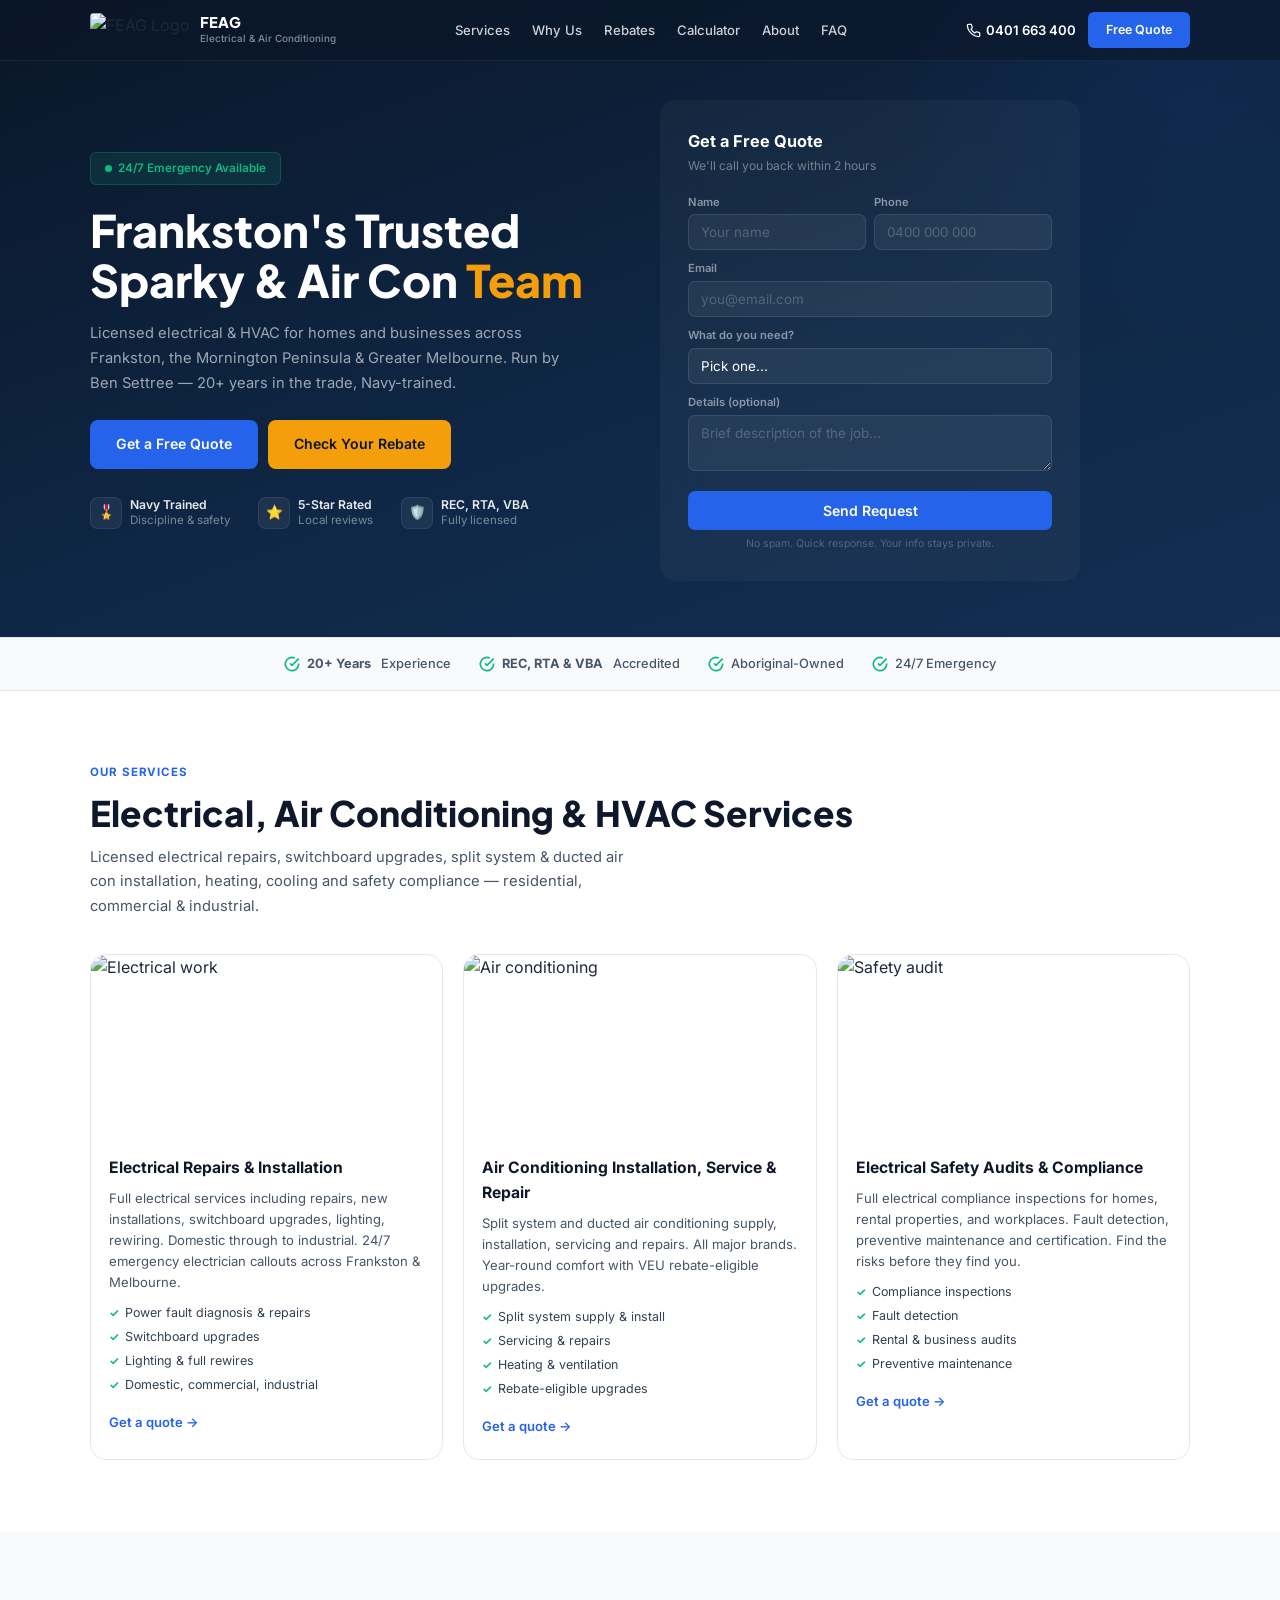
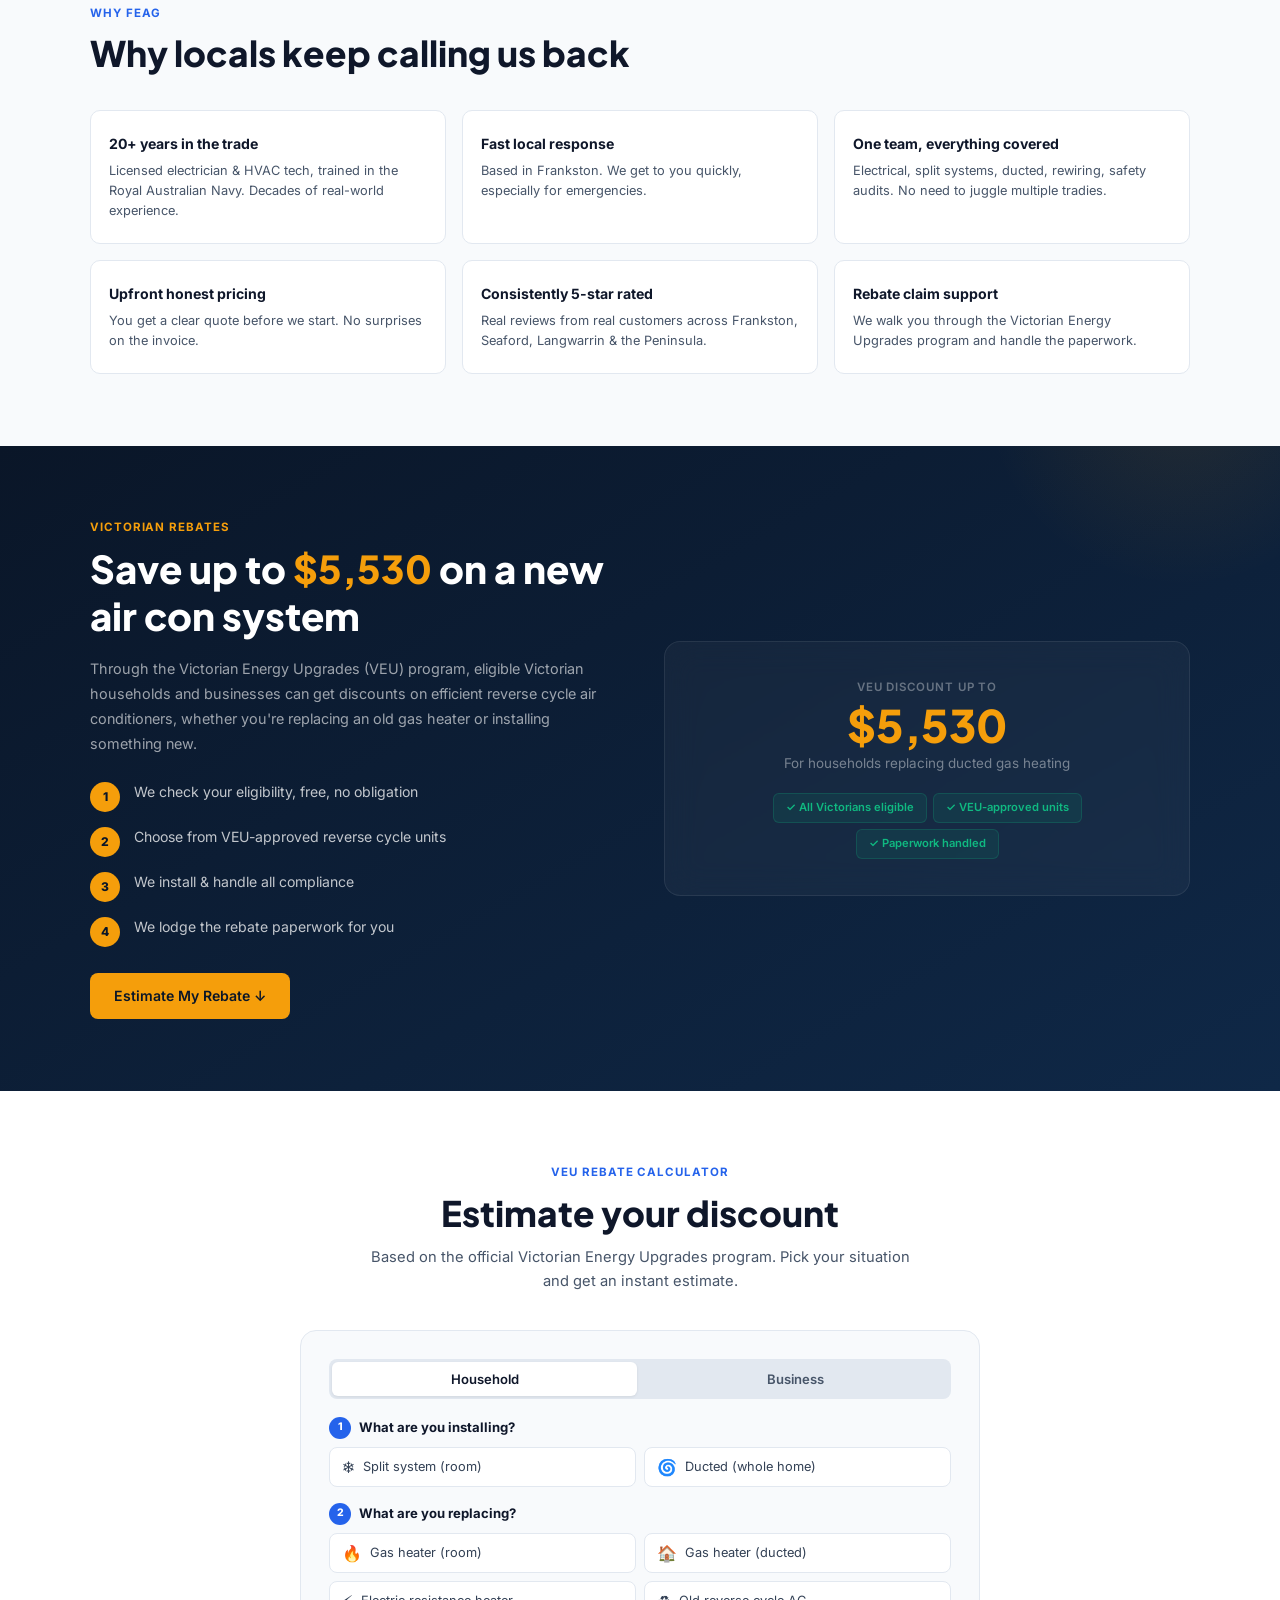
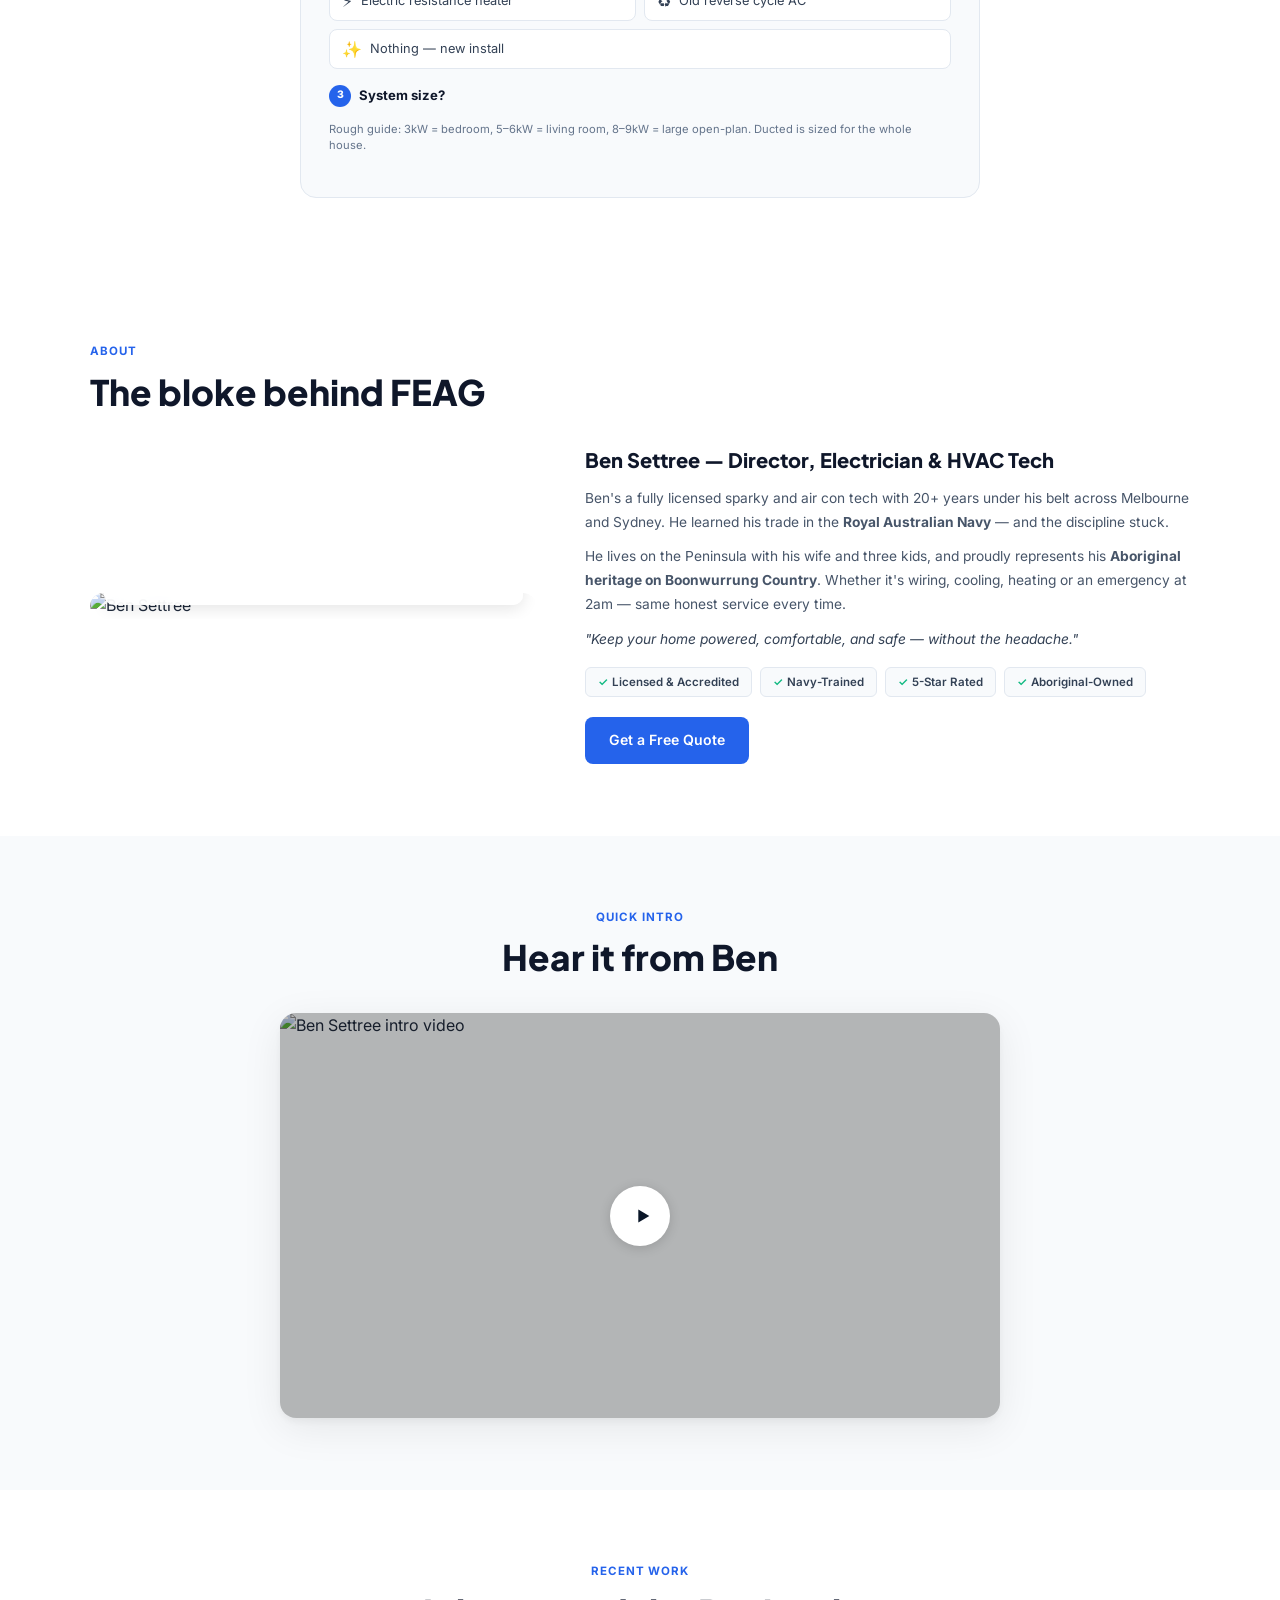
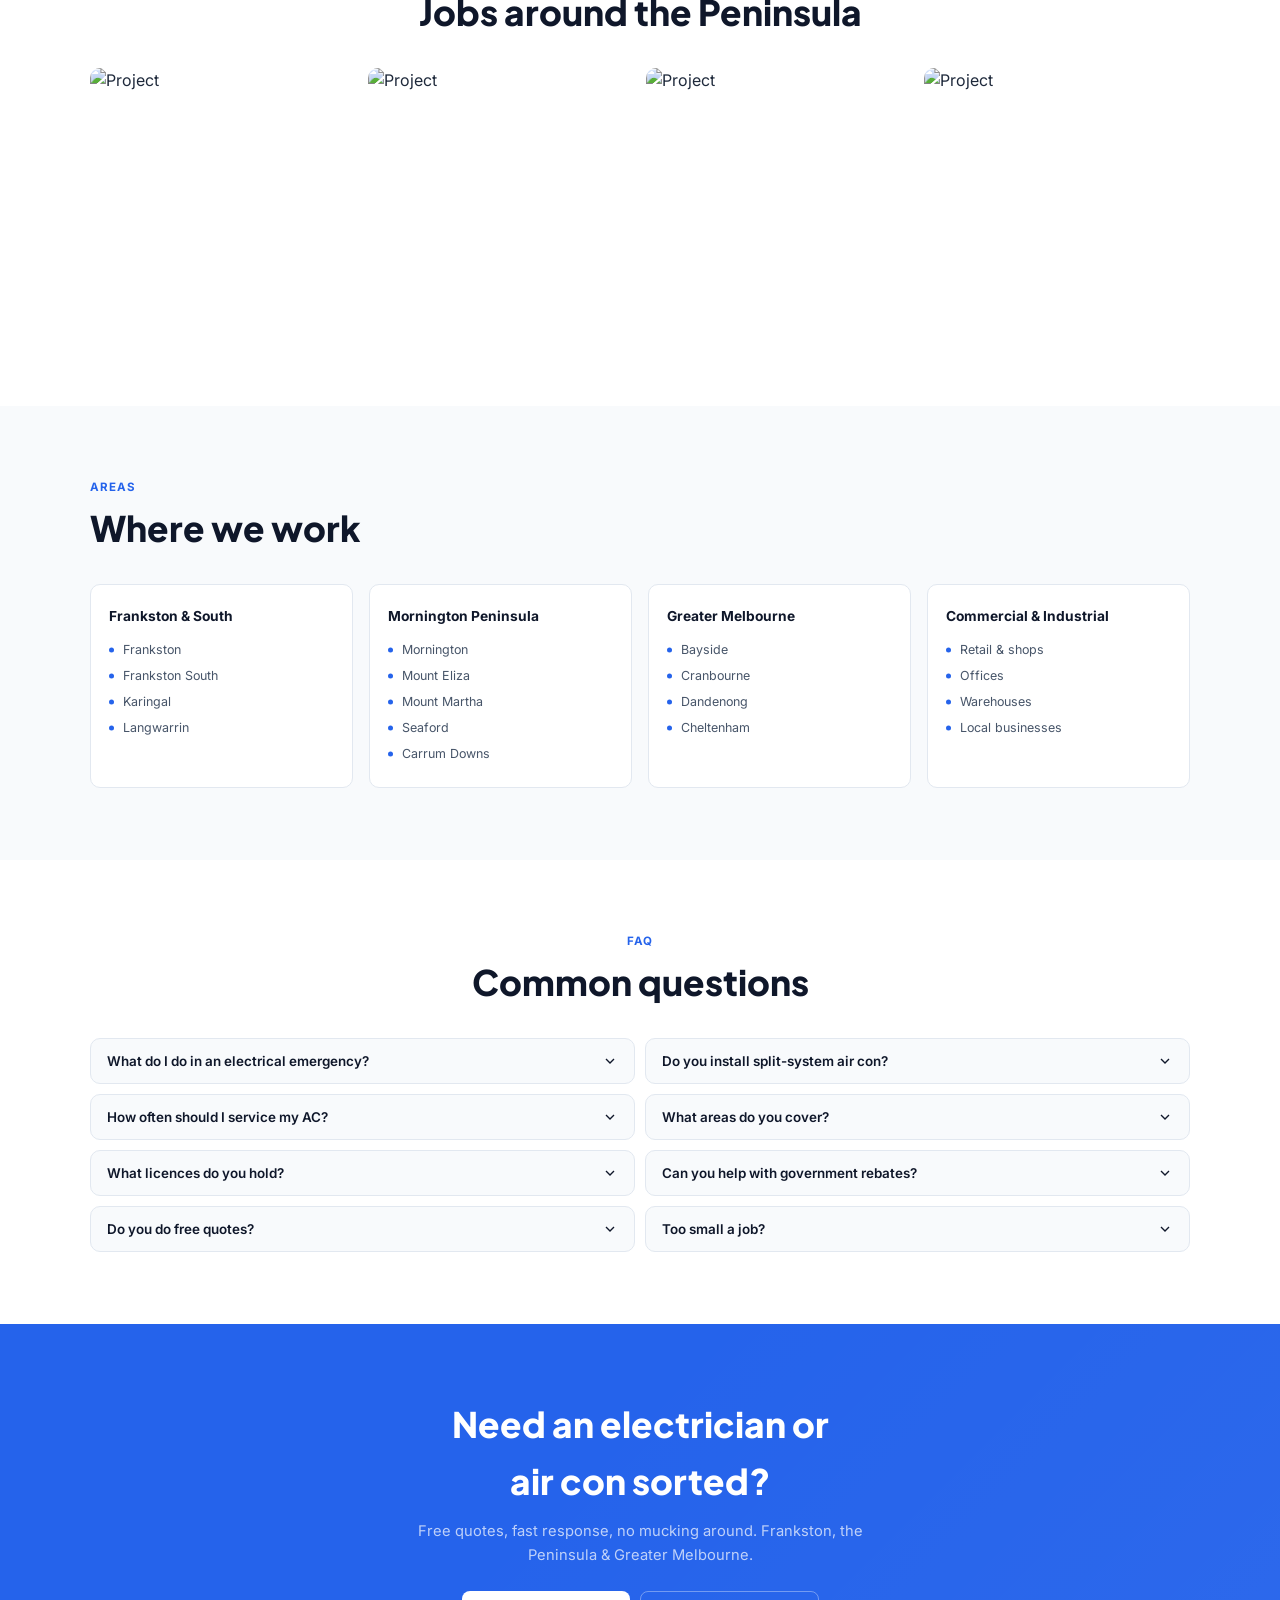
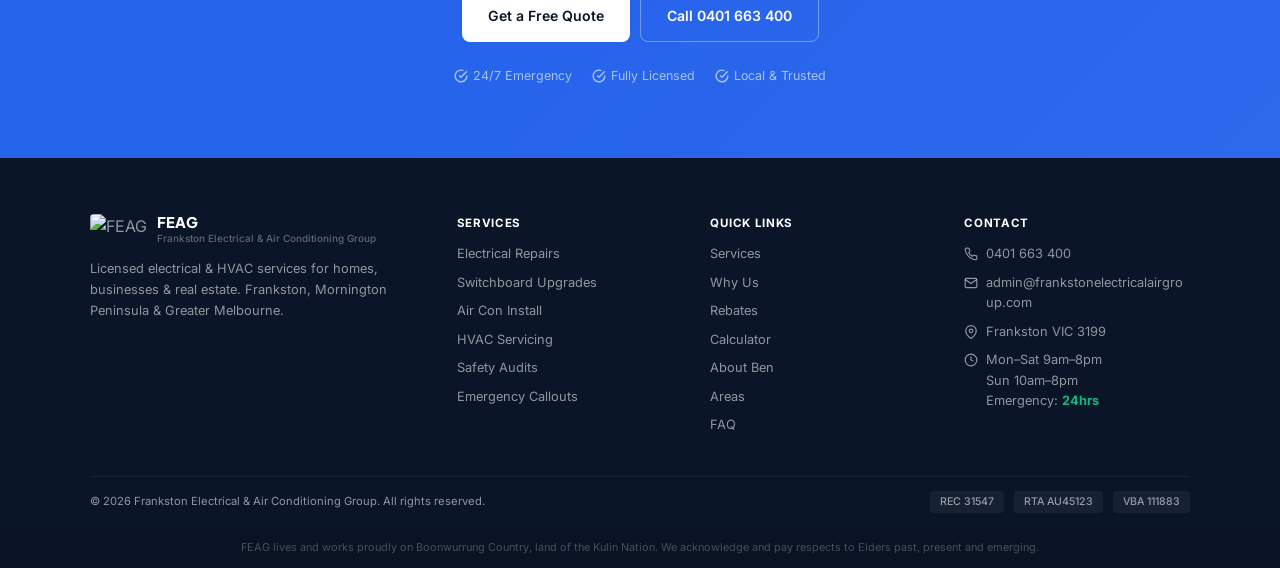
==== commit b351dd1f: "FEAG mockup with tracking + form submission" ====
--- a/index.html
+++ b/index.html
@@ -2,9 +2,51 @@
 <html lang="en">
 <head>
   <meta charset="UTF-8">
+
+  <!-- Google tag (gtag.js) — GA4 + Google Ads (only fires on production domain) -->
+  <script>
+    if (location.hostname === 'frankstonelectricalairgroup.com' || location.hostname === 'www.frankstonelectricalairgroup.com') {
+      var s = document.createElement('script');
+      s.async = true;
+      s.src = 'https://www.googletagmanager.com/gtag/js?id=G-98YV3VBV21';
+      document.head.appendChild(s);
+      window.dataLayer = window.dataLayer || [];
+      function gtag(){dataLayer.push(arguments);}
+      gtag('js', new Date());
+      gtag('config', 'G-98YV3VBV21');
+      gtag('config', 'G-NZ5L42F7TZ');
+      gtag('config', 'AW-17303529208');
+    }
+  </script>
   <meta name="viewport" content="width=device-width, initial-scale=1.0, viewport-fit=cover">
-  <title>Frankston Electrical &amp; Air Group | Licensed Electrician &amp; HVAC</title>
-  <meta name="description" content="Frankston's trusted electrical & HVAC specialists. 24/7 emergency support, licensed & accredited.">
+  <title>Frankston Electrical &amp; Air Group | Licensed Electrician, Air Conditioning &amp; HVAC Services | FEAG</title>
+  <meta name="description" content="FEAG — Frankston's licensed electrician &amp; air conditioning specialists. Electrical repairs, switchboard upgrades, split system &amp; ducted air con install, HVAC servicing, safety audits. 24/7 emergency callouts. Serving Frankston, Mornington Peninsula &amp; Greater Melbourne. REC 31547. Free quotes.">
+  <meta name="keywords" content="electrician Frankston, air conditioning Frankston, HVAC Frankston, electrical repairs Frankston, switchboard upgrade Frankston, split system install Frankston, ducted air conditioning Mornington Peninsula, emergency electrician Melbourne, air con service Seaford, electrical safety audit Langwarrin, VEU rebate electrician, Victorian Energy Upgrades air con, licensed electrician Mornington Peninsula, 24/7 electrician Frankston, air conditioning repair Carrum Downs, FEAG, Frankston Electrical and Air Group, heating and cooling Frankston, commercial electrician Frankston, residential electrician Melbourne">
+  <meta name="robots" content="index, follow, max-snippet:-1, max-image-preview:large, max-video-preview:-1">
+  <meta name="author" content="Frankston Electrical &amp; Air Conditioning Group">
+  <link rel="canonical" href="https://frankstonelectricalairgroup.com/">
+
+  <!-- Open Graph / Facebook -->
+  <meta property="og:type" content="website">
+  <meta property="og:url" content="https://frankstonelectricalairgroup.com/">
+  <meta property="og:title" content="Frankston Electrical &amp; Air Group | Licensed Electrician &amp; Air Conditioning">
+  <meta property="og:description" content="Licensed electrician &amp; air conditioning services in Frankston, Mornington Peninsula &amp; Melbourne. Electrical repairs, split systems, ducted AC, switchboard upgrades, safety audits. 24/7 emergency. Free quotes.">
+  <meta property="og:image" content="https://assets.cdn.filesafe.space/oECKc1PBCRjKy6bkZNRD/media/692452aae4747c6f50c30772.png">
+  <meta property="og:locale" content="en_AU">
+  <meta property="og:site_name" content="FEAG — Frankston Electrical &amp; Air Group">
+
+  <!-- Twitter -->
+  <meta name="twitter:card" content="summary_large_image">
+  <meta name="twitter:title" content="Frankston Electrical &amp; Air Group | Licensed Electrician &amp; Air Conditioning">
+  <meta name="twitter:description" content="Licensed electrician &amp; air conditioning services in Frankston &amp; Mornington Peninsula. 24/7 emergency, free quotes, VEU rebates.">
+  <meta name="twitter:image" content="https://assets.cdn.filesafe.space/oECKc1PBCRjKy6bkZNRD/media/692452aae4747c6f50c30772.png">
+
+  <!-- Local SEO / Geo -->
+  <meta name="geo.region" content="AU-VIC">
+  <meta name="geo.placename" content="Frankston, Victoria, Australia">
+  <meta name="geo.position" content="-38.1432;145.1258">
+  <meta name="ICBM" content="-38.1432, 145.1258">
+
   <link rel="preconnect" href="https://fonts.googleapis.com">
   <link rel="preconnect" href="https://fonts.gstatic.com" crossorigin>
   <link href="https://fonts.googleapis.com/css2?family=Inter:wght@400;500;600;700;800&family=Plus+Jakarta+Sans:wght@700;800&display=swap" rel="stylesheet">
@@ -87,7 +129,7 @@
     .hf-txt{font-size:.72rem;color:rgba(255,255,255,.45);line-height:1.35}
     .hf-txt b{display:block;color:rgba(255,255,255,.9);font-weight:600;font-size:.76rem}
 
-    .hero-form{background:rgba(255,255,255,.04);backdrop-filter:blur(20px);-webkit-backdrop-filter:blur(20px);border:1px solid rgba(255,255,255,.08);border-radius:var(--r-lg);padding:28px;max-width:420px;width:100%}
+    .hero-form{background:rgba(255,255,255,.04);backdrop-filter:blur(20px);-webkit-backdrop-filter:blur(20px);border:none;border-radius:var(--r-lg);padding:28px;max-width:420px;width:100%}
     .hero-form h3{color:#fff;font-size:1.02rem;font-weight:700;margin-bottom:2px}
     .hero-form .fs{color:rgba(255,255,255,.4);font-size:.76rem;margin-bottom:18px}
     .fg{margin-bottom:10px}
@@ -257,12 +299,31 @@
     .ftr-lic span{font-size:.66rem;background:rgba(255,255,255,.05);padding:3px 10px;border-radius:4px;font-weight:500}
     .ack{background:rgba(0,0,0,.12);padding:12px 0;text-align:center;font-size:.68rem;color:rgba(255,255,255,.25);line-height:1.55}
 
-    /* MOCKUP BAR */
-    .mock{position:fixed;bottom:0;left:0;right:0;background:var(--navy);color:#fff;padding:8px 16px;display:flex;align-items:center;justify-content:center;gap:8px;z-index:9999;font-size:.74rem;box-shadow:0 -2px 12px rgba(0,0,0,.12)}
-    .mock b{color:var(--amber)}
+
 
     /* ANIMATIONS */
     .fi{opacity:0;transform:translateY(20px);transition:opacity .5s,transform .5s}.fi.v{opacity:1;transform:none}
+
+    /* MOBILE CONTACT FORM */
+    .mob-form-sec{display:none}
+    .mob-form-sec .hero-form{background:var(--g50);border:1px solid var(--g200);max-width:100%}
+    .mob-form-sec .hero-form h3{color:var(--g900)}
+    .mob-form-sec .hero-form .fs{color:var(--g500)}
+    .mob-form-sec .fg label{color:var(--g600)}
+    .mob-form-sec .fg input,.mob-form-sec .fg select,.mob-form-sec .fg textarea{background:#fff;border:1px solid var(--g200);color:var(--g900)}
+    .mob-form-sec .fg input::placeholder,.mob-form-sec .fg textarea::placeholder{color:var(--g400)}
+    .mob-form-sec .fg select option{background:#fff;color:var(--g900)}
+    .mob-form-sec .f-note{color:var(--g400)}
+
+    /* REBATE CARD INLINE (tablet) */
+    .reb-card-inline{display:none;background:rgba(255,255,255,.06);border:1px solid rgba(255,255,255,.1);border-radius:var(--r);padding:20px;text-align:center;margin-top:24px}
+    .reb-card-inline .amt{font-family:'Plus Jakarta Sans',sans-serif;font-size:2rem;font-weight:800;color:var(--amber);line-height:1}
+    .reb-card-inline .amts{font-size:.82rem;color:rgba(255,255,255,.42);margin:4px 0 12px}
+    .reb-card-inline .reb-tags{display:flex;flex-wrap:wrap;gap:6px;justify-content:center}
+
+    /* PROOF BAR FADE INDICATOR */
+    .proof{position:relative}
+    .proof::after{content:'';display:none;position:absolute;right:0;top:0;bottom:0;width:40px;background:linear-gradient(to right,transparent,var(--g50));pointer-events:none;z-index:1}
 
     /* ===== MOBILE ===== */
     @media(max-width:1024px){
@@ -271,11 +332,17 @@
       .hero-btns{justify-content:center}
       .hero-facts{justify-content:center}
       .hero-form-wrap{display:none}
+      .mob-form-sec{display:block}
       .nav-d{display:none}
       .ham{display:block}
+      .ph{font-size:.75rem;gap:4px}
+      .ph svg{width:13px;height:13px}
+      .hdr-btn{display:none}
       .srv-g{grid-template-columns:1fr 1fr}
       .why-g{grid-template-columns:1fr 1fr}
-      .reb-g{grid-template-columns:1fr}.reb-card-w{display:none}
+      .reb-g{grid-template-columns:1fr}
+      .reb-card-w{display:none}
+      .reb-card-inline{display:block}
       .reb h2{font-size:clamp(1.5rem,6vw,2rem)}
       .reb-desc{font-size:.88rem;line-height:1.7}
       .rs span{font-size:.86rem}
@@ -285,63 +352,67 @@
       .ftr-g{grid-template-columns:1fr 1fr}
     }
     @media(max-width:640px){
-      body{padding-bottom:56px}
+      body{padding-bottom:calc(56px + env(safe-area-inset-bottom,0px))}
       .sec{padding:48px 0}
       .wrap{padding:0 16px}
-      .hero{padding:88px 0 40px}
+      .hero{padding:88px 0 40px;min-height:100svh;min-height:100vh;display:flex;align-items:center}
+      .hero .wrap{width:100%}
       .hero h1{font-size:clamp(1.6rem,6.5vw,2.2rem)}
       .hero-btns{flex-direction:column;align-items:stretch}
       .hero-btns .btn{justify-content:center;min-height:48px;font-size:.92rem}
       .hero-facts{gap:16px}
       .hf{gap:6px}
       .srv-g{grid-template-columns:1fr}
+      .srv-c p{font-size:.88rem}
       .why-g{grid-template-columns:1fr}
       .why-c{padding:18px 16px}
       .why-c h3{font-size:.92rem}
-      .why-c p{font-size:.84rem}
+      .why-c p{font-size:.88rem}
       .faq-g{grid-template-columns:1fr}
       .fq-q{padding:16px;font-size:.88rem;min-height:48px}
-      .fq-ai{padding:0 16px 16px;font-size:.84rem}
+      .fq-ai{padding:0 16px 16px;font-size:.88rem}
       .area-g{grid-template-columns:1fr}
-      .area-c li{font-size:.82rem;padding:5px 0 5px 14px}
+      .area-c li{font-size:.86rem;padding:5px 0 5px 14px}
       .cta-btns{flex-direction:column;align-items:stretch}
       .cta-btns .btn{justify-content:center;min-height:48px;font-size:.92rem}
       .ftr-g{grid-template-columns:1fr;gap:20px}
       .ftr-links a{font-size:.84rem;padding:4px 0;min-height:44px;display:flex;align-items:center}
       .ftr-bot{flex-direction:column;align-items:flex-start}
-      .proof-row{gap:10px;justify-content:flex-start;overflow-x:auto;flex-wrap:nowrap;-webkit-overflow-scrolling:touch;scrollbar-width:none;padding-bottom:4px}
+      .proof::after{display:block}
+      .proof-row{gap:10px;justify-content:flex-start;overflow-x:auto;flex-wrap:nowrap;-webkit-overflow-scrolling:touch;scrollbar-width:none;padding-bottom:4px;padding-right:40px}
       .proof-row::-webkit-scrollbar{display:none}
-      .pi{font-size:.74rem;white-space:nowrap;flex-shrink:0}
+      .pi{font-size:.78rem;white-space:nowrap;flex-shrink:0}
       .calc-box{padding:20px 14px}
       .c-opts{grid-template-columns:1fr}
       .c-opt{min-height:48px;padding:12px 14px;font-size:.86rem}
       .c-wide{grid-column:auto}
       .c-sizes{grid-template-columns:1fr 1fr}
       .c-sz{min-height:48px;padding:12px 8px;font-size:.82rem}
-      .ct-btn{min-height:44px;font-size:.86rem}
+      .ct-btn{min-height:48px;font-size:.86rem}
       .about-float{padding:10px;gap:6px;bottom:10px;left:10px;right:10px}
       .af-n{font-size:.95rem}.af-l{font-size:.58rem}
       .about-txt h3{font-size:1.1rem}
       .about-txt p{font-size:.88rem}
       .about-tags{gap:6px}
       .a-tag{font-size:.74rem;padding:6px 10px}
-      .prj-g{gap:8px}
+      .prj-g{grid-template-columns:1fr;gap:12px}
+      .prj-c{aspect-ratio:4/3}
       .reb .sec{padding:48px 0}
       .reb h2{font-size:clamp(1.4rem,6.5vw,1.85rem);line-height:1.25}
       .reb-steps{gap:12px;margin-bottom:22px}
       .rs-n{width:28px;height:28px;min-width:28px}
       .rs span{font-size:.84rem}
-      .reb-desc{font-size:.84rem}
+      .reb-desc{font-size:.88rem}
       .reb .btn{min-height:48px;font-size:.92rem;width:100%;justify-content:center}
       .cta h2{font-size:clamp(1.4rem,5vw,1.8rem)}
-      .srv-c img{height:160px}
+      .srv-c img{height:180px}
       .srv-link{min-height:44px;display:inline-flex;align-items:center}
       .nav-a{min-height:44px;display:flex;align-items:center}
       .fg input,.fg select,.fg textarea{font-size:16px;padding:12px 14px}
-      .mock{display:none}
+      .ham{padding:14px}
     }
     /* Sticky mobile CTA bar */
-    .mob-bar{display:none;position:fixed;bottom:0;left:0;right:0;z-index:98;background:var(--navy);border-top:1px solid rgba(255,255,255,.1);padding:8px 12px;gap:8px}
+    .mob-bar{display:none;position:fixed;bottom:0;left:0;right:0;z-index:98;background:var(--navy);border-top:1px solid rgba(255,255,255,.1);padding:8px 12px calc(8px + env(safe-area-inset-bottom,0px));gap:8px}
     .mob-bar a{flex:1;text-align:center;font-size:.84rem;min-height:44px;display:flex;align-items:center;justify-content:center;border-radius:8px;font-weight:600}
     .mob-bar .mb-q{background:var(--blue);color:#fff}
     .mob-bar .mb-c{background:transparent;border:1.5px solid rgba(255,255,255,.25);color:#fff}
@@ -350,7 +421,8 @@
     }
     @media(max-width:380px){
       .hero-facts{flex-direction:column;align-items:center;gap:10px}
-      .hdr-btn{display:none}
+      .ph span{display:none}
+      .lg-s{display:none}
     }
   </style>
 </head>
@@ -374,7 +446,7 @@
         <div class="hdr-r">
           <a href="tel:0401663400" class="ph">
             <svg xmlns="http://www.w3.org/2000/svg" fill="none" stroke="currentColor" stroke-width="2" stroke-linecap="round" stroke-linejoin="round" viewBox="0 0 24 24"><path d="M22 16.92v3a2 2 0 01-2.18 2 19.79 19.79 0 01-8.63-3.07 19.5 19.5 0 01-6-6 19.79 19.79 0 01-3.07-8.67A2 2 0 014.11 2h3a2 2 0 012 1.72c.127.96.361 1.903.7 2.81a2 2 0 01-.45 2.11L8.09 9.91a16 16 0 006 6l1.27-1.27a2 2 0 012.11-.45c.907.339 1.85.573 2.81.7A2 2 0 0122 16.92z"/></svg>
-            0401 663 400
+            <span>0401 663 400</span>
           </a>
           <a href="#contact" class="btn btn-p hdr-btn">Free Quote</a>
         </div>
@@ -419,16 +491,20 @@
           <div class="hero-form" id="contact">
             <h3>Get a Free Quote</h3>
             <p class="fs">We'll call you back within 2 hours</p>
-            <form onsubmit="event.preventDefault();">
+            <form class="quote-form">
+              <input type="hidden" name="_cc" value="Ben@FrankstonElectricalAirGroup.com,FrankstonElectricalAirGroup@outlook.com">
+              <input type="hidden" name="_subject" value="New FEAG Quote Request (Website)">
+              <input type="hidden" name="_template" value="table">
+              <input type="text" name="_honey" style="display:none">
               <div class="fr">
-                <div class="fg"><label>Name</label><input type="text" placeholder="Your name"></div>
-                <div class="fg"><label>Phone</label><input type="tel" placeholder="0400 000 000"></div>
+                <div class="fg"><label>Name</label><input type="text" name="Name" placeholder="Your name" required></div>
+                <div class="fg"><label>Phone</label><input type="tel" name="Phone" placeholder="0400 000 000" required></div>
               </div>
-              <div class="fg"><label>Email</label><input type="email" placeholder="you@email.com"></div>
+              <div class="fg"><label>Email</label><input type="email" name="Email" placeholder="you@email.com" required></div>
               <div class="fg">
                 <label>What do you need?</label>
-                <select>
-                  <option>Pick one...</option>
+                <select name="Service" required>
+                  <option value="">Pick one...</option>
                   <option>Electrical — Repairs</option>
                   <option>Electrical — New Install</option>
                   <option>Switchboard Upgrade</option>
@@ -441,7 +517,7 @@
                   <option>Other</option>
                 </select>
               </div>
-              <div class="fg"><label>Details (optional)</label><textarea placeholder="Brief description of the job..."></textarea></div>
+              <div class="fg"><label>Details (optional)</label><textarea name="Details" placeholder="Brief description of the job..."></textarea></div>
               <button type="submit" class="btn btn-p f-submit">Send Request</button>
               <p class="f-note">No spam. Quick response. Your info stays private.</p>
             </form>
@@ -465,16 +541,16 @@
   <section class="sec" id="services">
     <div class="wrap">
       <div class="fi">
-        <div class="tag">Services</div>
-        <h2 class="h2">What we do</h2>
-        <p class="sub">Electrical, heating, cooling and compliance for residential, commercial &amp; industrial.</p>
+        <div class="tag">Our Services</div>
+        <h2 class="h2">Electrical, Air Conditioning &amp; HVAC Services</h2>
+        <p class="sub">Licensed electrical repairs, switchboard upgrades, split system &amp; ducted air con installation, heating, cooling and safety compliance — residential, commercial &amp; industrial.</p>
       </div>
       <div class="srv-g">
         <div class="srv-c fi">
           <img src="https://images.leadconnectorhq.com/image/f_webp/q_80/r_1200/u_https://assets.cdn.filesafe.space/oECKc1PBCRjKy6bkZNRD/media/6922f0c78c174deb9844555b.webp" alt="Electrical work">
           <div class="srv-b">
-            <h3>Electrical</h3>
-            <p>Repairs, installs, switchboard upgrades, lighting, rewiring. Domestic through to industrial. Emergency callouts 24/7.</p>
+            <h3>Electrical Repairs &amp; Installation</h3>
+            <p>Full electrical services including repairs, new installations, switchboard upgrades, lighting, rewiring. Domestic through to industrial. 24/7 emergency electrician callouts across Frankston &amp; Melbourne.</p>
             <ul class="srv-l">
               <li>Power fault diagnosis &amp; repairs</li>
               <li>Switchboard upgrades</li>
@@ -487,8 +563,8 @@
         <div class="srv-c fi">
           <img src="https://images.leadconnectorhq.com/image/f_webp/q_80/r_1200/u_https://assets.cdn.filesafe.space/oECKc1PBCRjKy6bkZNRD/media/692463f9eb10143233f3f75a.png" alt="Air conditioning">
           <div class="srv-b">
-            <h3>Air Conditioning &amp; Heating</h3>
-            <p>Split systems, ducted, servicing, repairs. We handle installs and maintenance for year-round comfort.</p>
+            <h3>Air Conditioning Installation, Service &amp; Repair</h3>
+            <p>Split system and ducted air conditioning supply, installation, servicing and repairs. All major brands. Year-round comfort with VEU rebate-eligible upgrades.</p>
             <ul class="srv-l">
               <li>Split system supply &amp; install</li>
               <li>Servicing &amp; repairs</li>
@@ -501,8 +577,8 @@
         <div class="srv-c fi">
           <img src="https://images.leadconnectorhq.com/image/f_webp/q_80/r_1200/u_https://assets.cdn.filesafe.space/oECKc1PBCRjKy6bkZNRD/media/6922fbc5e7de661b0279cb59.png" alt="Safety audit">
           <div class="srv-b">
-            <h3>Safety Audits</h3>
-            <p>Full electrical compliance checks for homes, rental properties, and workplaces. Find the risks before they find you.</p>
+            <h3>Electrical Safety Audits &amp; Compliance</h3>
+            <p>Full electrical compliance inspections for homes, rental properties, and workplaces. Fault detection, preventive maintenance and certification. Find the risks before they find you.</p>
             <ul class="srv-l">
               <li>Compliance inspections</li>
               <li>Fault detection</li>
@@ -547,6 +623,15 @@
             <div class="rs"><div class="rs-n">4</div><span>We lodge the rebate paperwork for you</span></div>
           </div>
           <a href="#calculator" class="btn btn-a">Estimate My Rebate ↓</a>
+          <div class="reb-card-inline">
+            <div class="amt">$5,530</div>
+            <div class="amts">For households replacing ducted gas heating</div>
+            <div class="reb-tags">
+              <span class="reb-tag">✓ All Victorians eligible</span>
+              <span class="reb-tag">✓ VEU-approved units</span>
+              <span class="reb-tag">✓ Paperwork handled</span>
+            </div>
+          </div>
         </div>
         <div class="reb-card-w fi">
           <div class="reb-card">
@@ -700,6 +785,50 @@
     </div>
   </section>
 
+  <section class="sec mob-form-sec" id="contact-mobile">
+    <div class="wrap">
+      <div class="fi">
+        <div class="tag">Contact</div>
+        <h2 class="h2">Get a free quote</h2>
+        <p class="sub">Fill in your details and we'll call you back within 2 hours.</p>
+      </div>
+      <div class="hero-form fi" style="margin-top:24px">
+        <h3>Request a Quote</h3>
+        <p class="fs">We'll call you back within 2 hours</p>
+        <form class="quote-form">
+          <input type="hidden" name="_cc" value="Ben@FrankstonElectricalAirGroup.com,FrankstonElectricalAirGroup@outlook.com">
+          <input type="hidden" name="_subject" value="New FEAG Quote Request (Website)">
+          <input type="hidden" name="_template" value="table">
+          <input type="text" name="_honey" style="display:none">
+          <div class="fr">
+            <div class="fg"><label>Name</label><input type="text" name="Name" placeholder="Your name" required></div>
+            <div class="fg"><label>Phone</label><input type="tel" name="Phone" placeholder="0400 000 000" required></div>
+          </div>
+          <div class="fg"><label>Email</label><input type="email" name="Email" placeholder="you@email.com" required></div>
+          <div class="fg">
+            <label>What do you need?</label>
+            <select name="Service" required>
+              <option value="">Pick one...</option>
+              <option>Electrical — Repairs</option>
+              <option>Electrical — New Install</option>
+              <option>Switchboard Upgrade</option>
+              <option>Air Con — Install</option>
+              <option>Air Con — Service/Repair</option>
+              <option>Heating &amp; Ventilation</option>
+              <option>Safety Audit</option>
+              <option>Emergency Callout</option>
+              <option>Rebate Enquiry</option>
+              <option>Other</option>
+            </select>
+          </div>
+          <div class="fg"><label>Details (optional)</label><textarea name="Details" placeholder="Brief description of the job..."></textarea></div>
+          <button type="submit" class="btn btn-p f-submit">Send Request</button>
+          <p class="f-note">No spam. Quick response. Your info stays private.</p>
+        </form>
+      </div>
+    </div>
+  </section>
+
   <section class="sec cta">
     <div class="wrap">
       <div class="fi">
@@ -718,7 +847,7 @@
     </div>
   </section>
 
-  <footer class="ftr">
+  <footer class="ftr" id="footer">
     <div class="wrap">
       <div class="ftr-g">
         <div class="ftr-brand">
@@ -742,17 +871,196 @@
         </div>
       </div>
       <div class="ftr-bot">
-        <p>&copy; 2025 Frankston Electrical &amp; Air Conditioning Group</p>
+        <p>&copy; 2026 Frankston Electrical &amp; Air Conditioning Group. All rights reserved.</p>
         <div class="ftr-lic"><span>REC 31547</span><span>RTA AU45123</span><span>VBA 111883</span></div>
       </div>
     </div>
     <div class="ack">FEAG lives and works proudly on Boonwurrung Country, land of the Kulin Nation. We acknowledge and pay respects to Elders past, present and emerging.</div>
   </footer>
 
-  <div class="mock">⚡ <b>MOCKUP</b> — Website redesign concept for Frankston Electrical &amp; Air Conditioning Group</div>
+  <!-- JSON-LD Structured Data: LocalBusiness -->
+  <script type="application/ld+json">
+  {
+    "@context": "https://schema.org",
+    "@type": "Electrician",
+    "name": "Frankston Electrical & Air Conditioning Group",
+    "alternateName": "FEAG",
+    "description": "Licensed electrician and air conditioning specialists in Frankston, Victoria. Services include electrical repairs, switchboard upgrades, split system and ducted air conditioning installation, HVAC servicing, safety audits, and 24/7 emergency callouts. Serving Frankston, Mornington Peninsula and Greater Melbourne.",
+    "url": "https://frankstonelectricalairgroup.com",
+    "telephone": "+61401663400",
+    "email": "admin@frankstonelectricalairgroup.com",
+    "image": "https://assets.cdn.filesafe.space/oECKc1PBCRjKy6bkZNRD/media/692452aae4747c6f50c30772.png",
+    "logo": "https://assets.cdn.filesafe.space/oECKc1PBCRjKy6bkZNRD/media/692452aae4747c6f50c30772.png",
+    "founder": {
+      "@type": "Person",
+      "name": "Ben Settree",
+      "jobTitle": "Director, Electrician & HVAC Technician"
+    },
+    "address": {
+      "@type": "PostalAddress",
+      "addressLocality": "Frankston",
+      "addressRegion": "VIC",
+      "postalCode": "3199",
+      "addressCountry": "AU"
+    },
+    "geo": {
+      "@type": "GeoCoordinates",
+      "latitude": -38.1432,
+      "longitude": 145.1258
+    },
+    "openingHoursSpecification": [
+      {
+        "@type": "OpeningHoursSpecification",
+        "dayOfWeek": ["Monday","Tuesday","Wednesday","Thursday","Friday","Saturday"],
+        "opens": "09:00",
+        "closes": "20:00"
+      },
+      {
+        "@type": "OpeningHoursSpecification",
+        "dayOfWeek": "Sunday",
+        "opens": "10:00",
+        "closes": "20:00"
+      }
+    ],
+    "areaServed": [
+      {"@type": "City", "name": "Frankston"},
+      {"@type": "City", "name": "Frankston South"},
+      {"@type": "City", "name": "Seaford"},
+      {"@type": "City", "name": "Langwarrin"},
+      {"@type": "City", "name": "Karingal"},
+      {"@type": "City", "name": "Mornington"},
+      {"@type": "City", "name": "Mount Eliza"},
+      {"@type": "City", "name": "Mount Martha"},
+      {"@type": "City", "name": "Carrum Downs"},
+      {"@type": "City", "name": "Cranbourne"},
+      {"@type": "City", "name": "Dandenong"},
+      {"@type": "City", "name": "Cheltenham"},
+      {"@type": "AdministrativeArea", "name": "Mornington Peninsula"},
+      {"@type": "AdministrativeArea", "name": "Greater Melbourne"}
+    ],
+    "hasOfferCatalog": {
+      "@type": "OfferCatalog",
+      "name": "Electrical & Air Conditioning Services",
+      "itemListElement": [
+        {
+          "@type": "OfferCatalog",
+          "name": "Electrical Services",
+          "itemListElement": [
+            {"@type": "Offer", "itemOffered": {"@type": "Service", "name": "Electrical Repairs", "description": "Power fault diagnosis, wiring repairs, and electrical troubleshooting for homes and businesses."}},
+            {"@type": "Offer", "itemOffered": {"@type": "Service", "name": "Switchboard Upgrades", "description": "Upgrade old switchboards to modern safety switch-equipped boards for compliance and safety."}},
+            {"@type": "Offer", "itemOffered": {"@type": "Service", "name": "Lighting & Rewiring", "description": "New lighting installations, LED upgrades, and complete rewiring for residential and commercial properties."}},
+            {"@type": "Offer", "itemOffered": {"@type": "Service", "name": "Emergency Electrical Callouts", "description": "24/7 emergency electrician service across Frankston, Mornington Peninsula and Greater Melbourne."}}
+          ]
+        },
+        {
+          "@type": "OfferCatalog",
+          "name": "Air Conditioning & HVAC Services",
+          "itemListElement": [
+            {"@type": "Offer", "itemOffered": {"@type": "Service", "name": "Split System Air Conditioning Installation", "description": "Supply and installation of split system air conditioners. All major brands."}},
+            {"@type": "Offer", "itemOffered": {"@type": "Service", "name": "Ducted Air Conditioning Installation", "description": "Whole-home ducted air conditioning installation and replacement."}},
+            {"@type": "Offer", "itemOffered": {"@type": "Service", "name": "Air Conditioning Servicing & Repair", "description": "Maintenance, servicing, and repair for all split system and ducted air conditioning units."}},
+            {"@type": "Offer", "itemOffered": {"@type": "Service", "name": "Heating & Ventilation", "description": "Heating system installation, repair and ventilation solutions for year-round comfort."}}
+          ]
+        },
+        {
+          "@type": "OfferCatalog",
+          "name": "Safety & Compliance",
+          "itemListElement": [
+            {"@type": "Offer", "itemOffered": {"@type": "Service", "name": "Electrical Safety Audits", "description": "Full electrical compliance inspections for homes, rental properties, and workplaces."}},
+            {"@type": "Offer", "itemOffered": {"@type": "Service", "name": "Preventive Maintenance", "description": "Scheduled electrical and HVAC maintenance to prevent faults and ensure safety."}}
+          ]
+        }
+      ]
+    },
+    "aggregateRating": {
+      "@type": "AggregateRating",
+      "ratingValue": "5.0",
+      "bestRating": "5",
+      "worstRating": "1",
+      "ratingCount": "50"
+    },
+    "priceRange": "$$",
+    "paymentAccepted": "Cash, Credit Card, Bank Transfer",
+    "sameAs": []
+  }
+  </script>
+
+  <!-- JSON-LD Structured Data: FAQPage -->
+  <script type="application/ld+json">
+  {
+    "@context": "https://schema.org",
+    "@type": "FAQPage",
+    "mainEntity": [
+      {
+        "@type": "Question",
+        "name": "What do I do in an electrical emergency?",
+        "acceptedAnswer": {
+          "@type": "Answer",
+          "text": "Kill the power at the main switchboard if it's safe to. Then call us on 0401 663 400. We do 24/7 emergency callouts across Frankston and the Peninsula."
+        }
+      },
+      {
+        "@type": "Question",
+        "name": "Do you install split-system air con?",
+        "acceptedAnswer": {
+          "@type": "Answer",
+          "text": "Yes — we supply, install, service and repair all major brands of split system air conditioners. We also help with VEU rebates if your unit qualifies."
+        }
+      },
+      {
+        "@type": "Question",
+        "name": "How often should I service my AC?",
+        "acceptedAnswer": {
+          "@type": "Answer",
+          "text": "Once a year is ideal. Keeps it running efficiently, saves on power bills, and catches problems early."
+        }
+      },
+      {
+        "@type": "Question",
+        "name": "What areas do you cover?",
+        "acceptedAnswer": {
+          "@type": "Answer",
+          "text": "Frankston, Frankston South, Seaford, Langwarrin, Mornington, Mount Eliza, Mount Martha, Carrum Downs, Bayside, Cranbourne, Dandenong, Cheltenham, and wider Melbourne."
+        }
+      },
+      {
+        "@type": "Question",
+        "name": "What licences do you hold?",
+        "acceptedAnswer": {
+          "@type": "Answer",
+          "text": "REC 31547 (Registered Electrical Contractor), RTA AU45123 (Refrigeration Trading Authorisation), VBA 111883 (Victorian Building Authority)."
+        }
+      },
+      {
+        "@type": "Question",
+        "name": "Can you help with government rebates?",
+        "acceptedAnswer": {
+          "@type": "Answer",
+          "text": "Yes. We assess eligibility, guide you to approved units, and handle the VEU rebate claim. Discounts from $70 up to $5,530 depending on the job."
+        }
+      },
+      {
+        "@type": "Question",
+        "name": "Do you do free quotes?",
+        "acceptedAnswer": {
+          "@type": "Answer",
+          "text": "Always. Free quotes on all electrical, heating, cooling, and safety audit work. No pressure."
+        }
+      },
+      {
+        "@type": "Question",
+        "name": "Is any job too small?",
+        "acceptedAnswer": {
+          "@type": "Answer",
+          "text": "No job is too small. From a single powerpoint to a full rewire — residential, commercial, industrial. We do it all."
+        }
+      }
+    ]
+  }
+  </script>
 
   <div class="mob-bar">
-    <a href="#contact" class="mb-q">Free Quote</a>
+    <a href="#contact-mobile" class="mb-q">Free Quote</a>
     <a href="tel:0401663400" class="mb-c">Call Now</a>
   </div>
 
@@ -767,6 +1075,36 @@
     hamBtn.addEventListener('click',()=>{mobOpen=!mobOpen;mobNav.classList.toggle('open',mobOpen);document.body.classList.toggle('body-lock',mobOpen)});
     function closeMob(){mobOpen=false;mobNav.classList.remove('open');document.body.classList.remove('body-lock')}
 
+    /* Form submission via FormSubmit.co */
+    document.querySelectorAll('.quote-form').forEach(function(form){
+      form.addEventListener('submit', function(e){
+        e.preventDefault();
+        var btn = form.querySelector('button[type="submit"]');
+        var origText = btn.textContent;
+        btn.textContent = 'Sending...';
+        btn.disabled = true;
+        var data = new FormData(form);
+        fetch('https://formsubmit.co/ajax/admin@FrankstonElectricalAirGroup.com', {
+          method: 'POST',
+          body: data
+        })
+        .then(function(r){ return r.json(); })
+        .then(function(res){
+          if(res.success){
+            form.innerHTML = '<div style="text-align:center;padding:24px 0"><p style="font-size:1.1rem;font-weight:700;color:#10b981;margin-bottom:6px">✅ Thanks — all done!</p><p style="font-size:.88rem;color:#64748b">Ben will reply ASAP (usually within minutes).</p></div>';
+          } else {
+            btn.textContent = 'Error — Try Again';
+            btn.disabled = false;
+          }
+        })
+        .catch(function(){
+          btn.textContent = origText;
+          btn.disabled = false;
+          alert('Something went wrong. Please call 0401 663 400 instead.');
+        });
+      });
+    });
+
     /* FAQ */
     function tFaq(b){const i=b.parentElement,a=i.querySelector('.fq-a'),act=i.classList.contains('act');document.querySelectorAll('.fq').forEach(e=>{e.classList.remove('act');e.querySelector('.fq-a').style.maxHeight=null});if(!act){i.classList.add('act');a.style.maxHeight=a.scrollHeight+'px'}}
 
@@ -774,8 +1112,8 @@
     const obs=new IntersectionObserver(en=>{en.forEach(e=>{if(e.isIntersecting)e.target.classList.add('v')})},{threshold:.08,rootMargin:'0px 0px -30px 0px'});
     document.querySelectorAll('.fi').forEach(e=>obs.observe(e));
 
-    /* Smooth scroll */
-    document.querySelectorAll('a[href^="#"]').forEach(l=>{l.addEventListener('click',e=>{e.preventDefault();const t=document.querySelector(l.getAttribute('href'));if(t){closeMob();t.scrollIntoView({behavior:'smooth',block:'start'})}})});
+    /* Smooth scroll — redirect #contact to #contact-mobile on small screens */
+    document.querySelectorAll('a[href^="#"]').forEach(l=>{l.addEventListener('click',e=>{e.preventDefault();let href=l.getAttribute('href');if(href==='#contact'&&window.innerWidth<=1024){href='#contact-mobile'}const t=document.querySelector(href);if(t){closeMob();t.scrollIntoView({behavior:'smooth',block:'start'})}})});
 
     /* Video */
     function playVid(){const w=document.getElementById('vidWrap');w.innerHTML='<iframe src="https://www.youtube.com/embed/lBaRJRH5lT0?autoplay=1" frameborder="0" allow="autoplay;encrypted-media" allowfullscreen style="position:absolute;inset:0;width:100%;height:100%"></iframe>';w.style.cursor='default'}
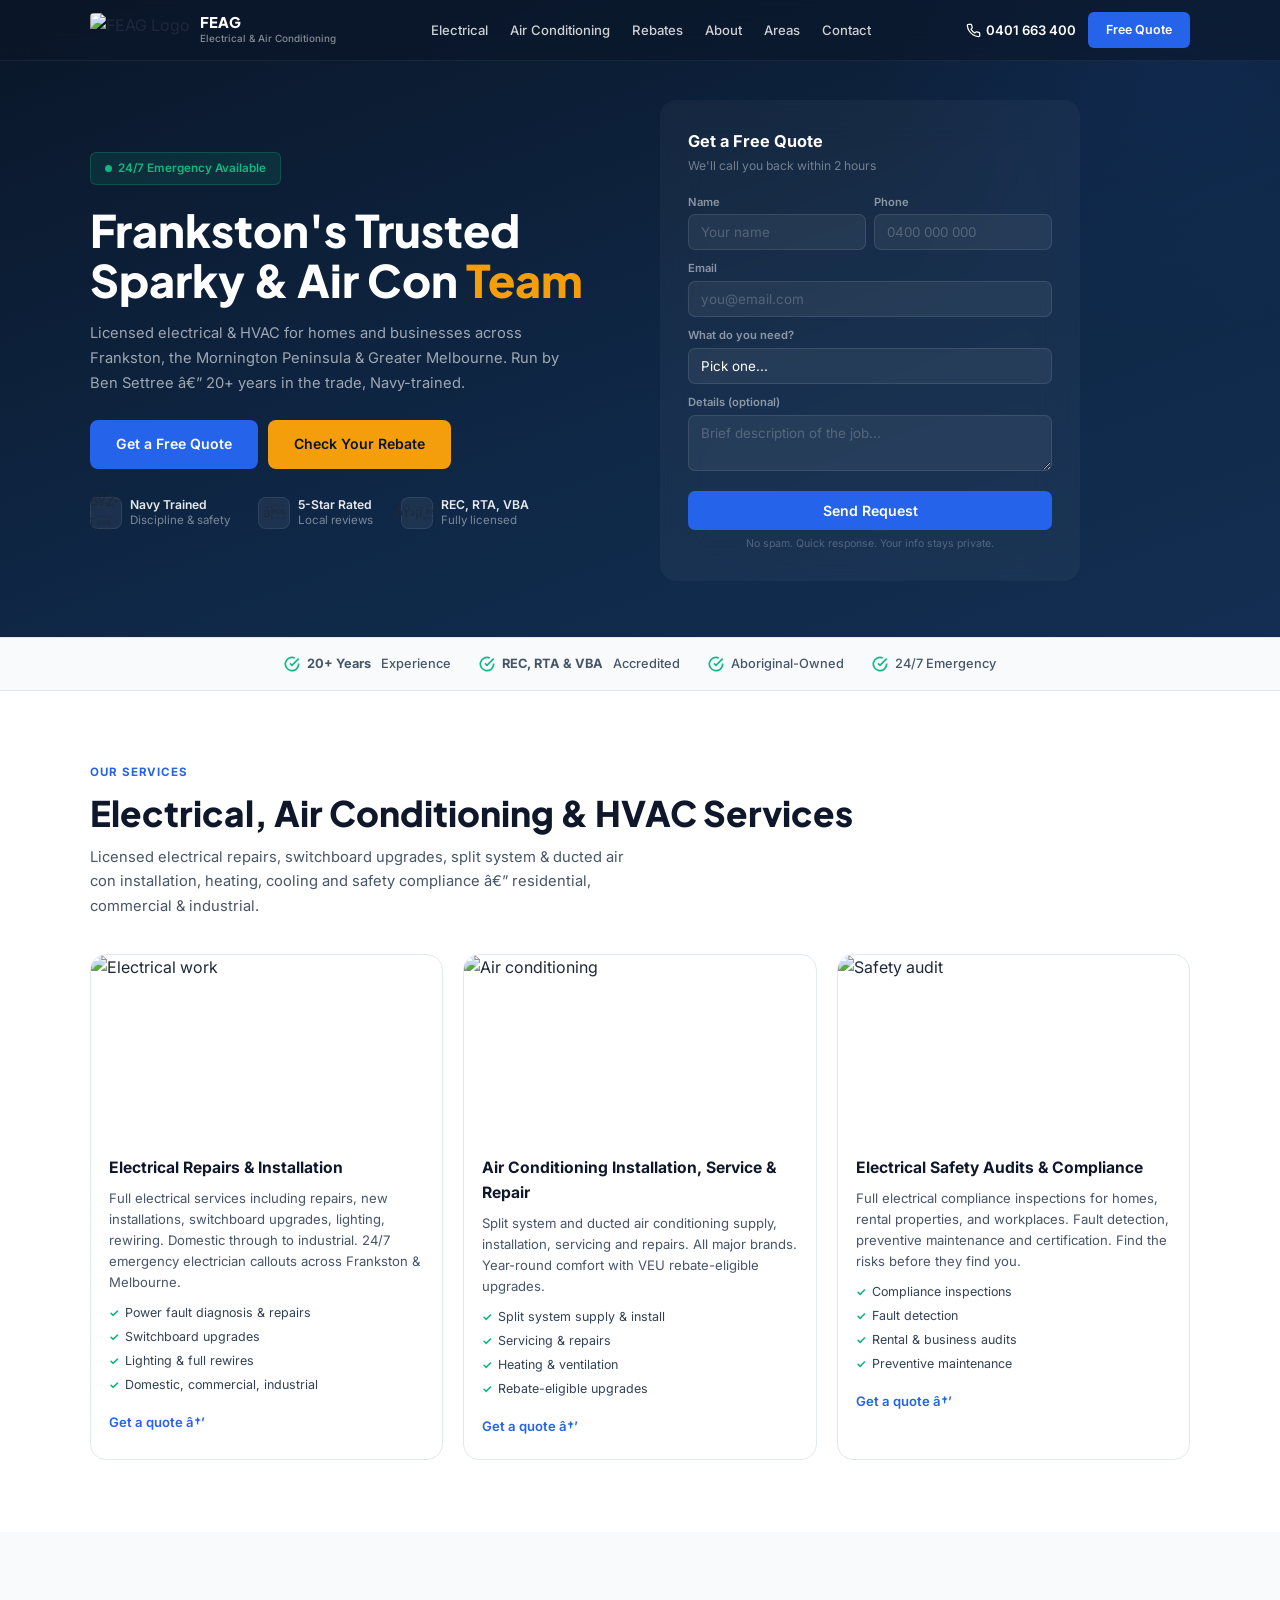
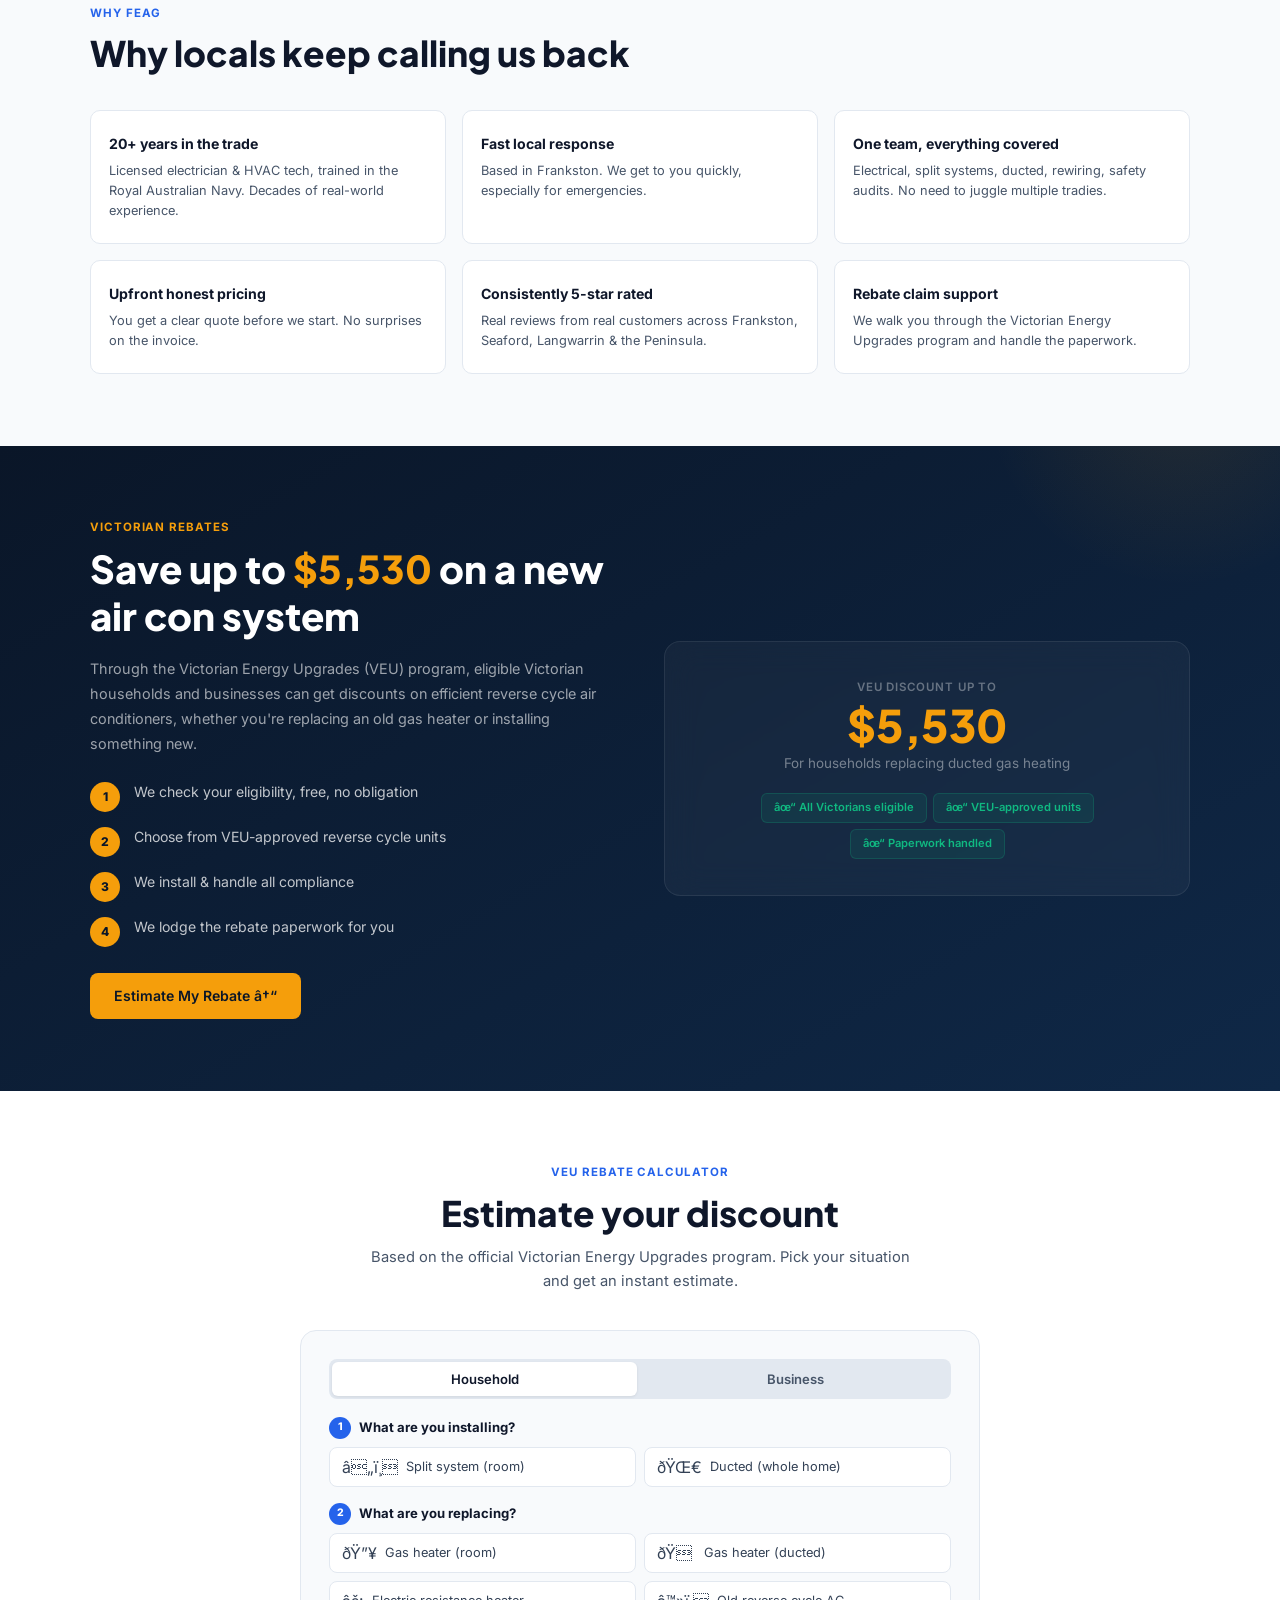
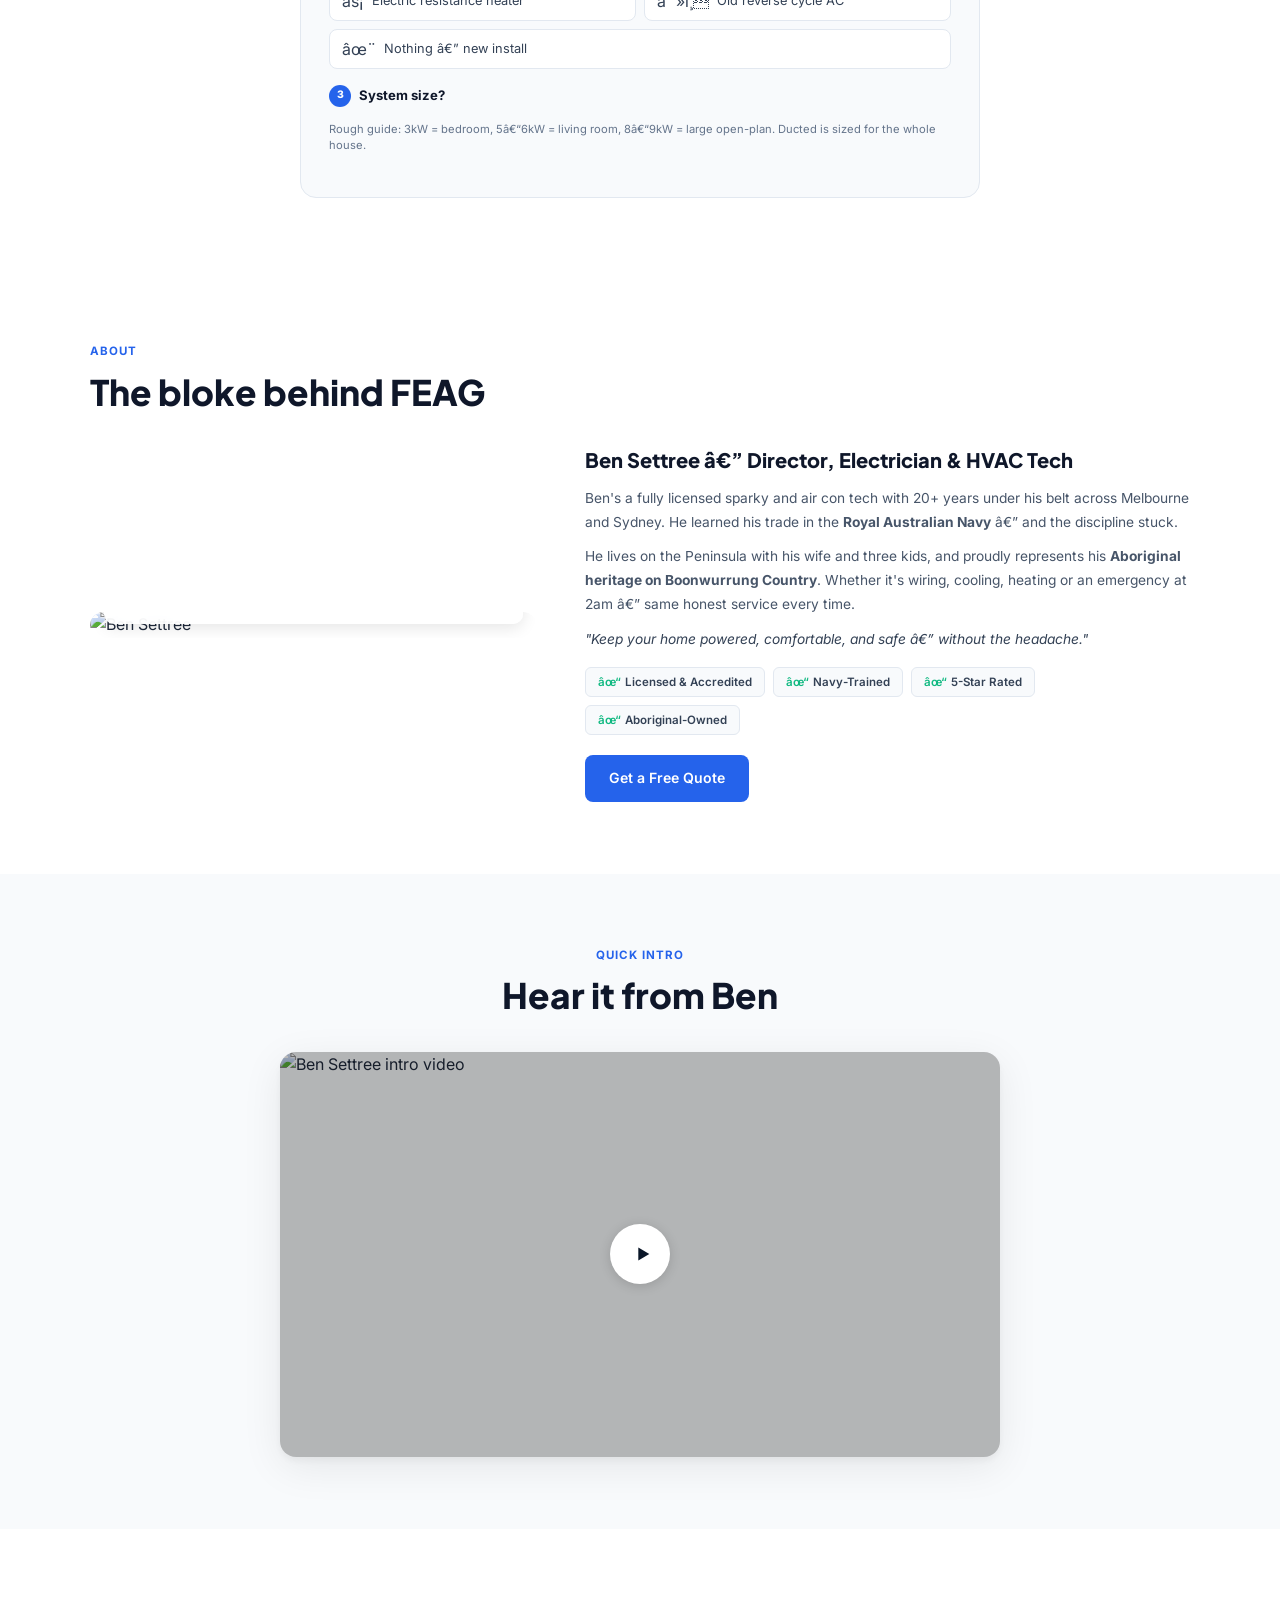
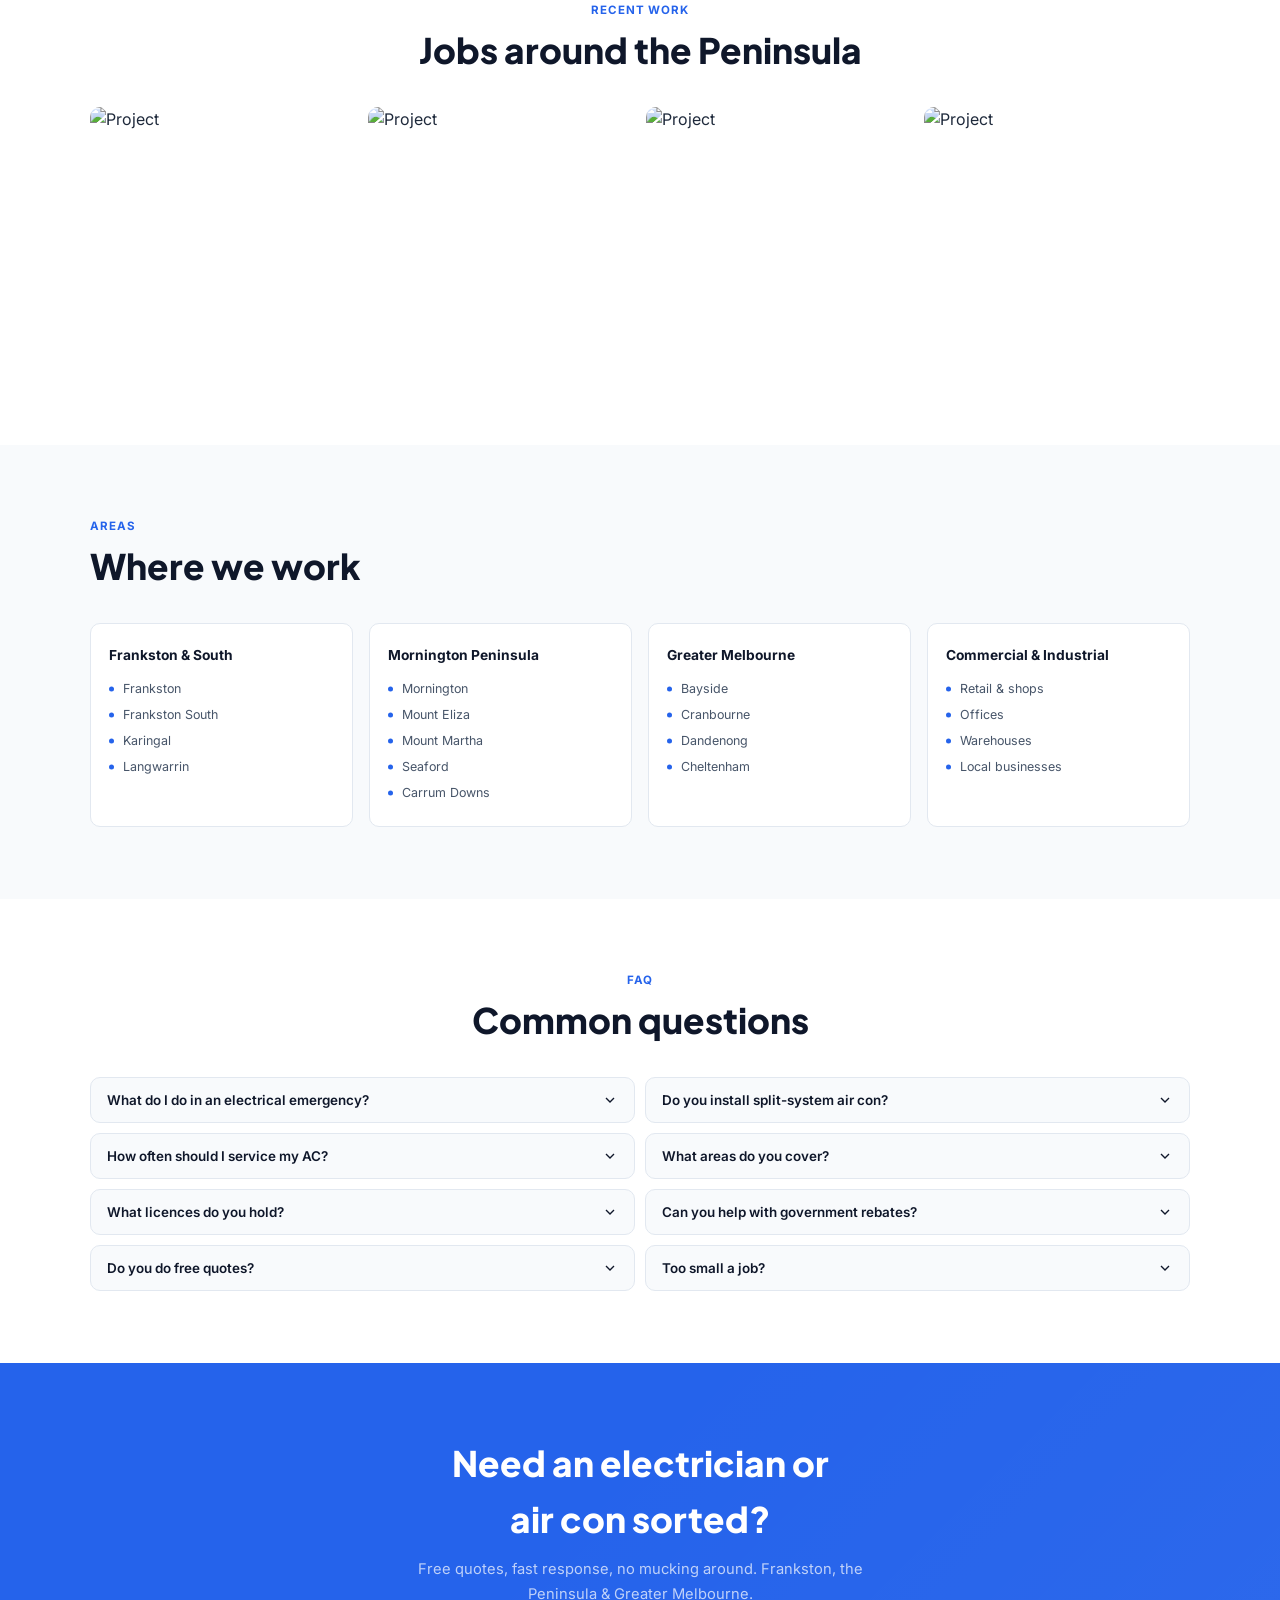
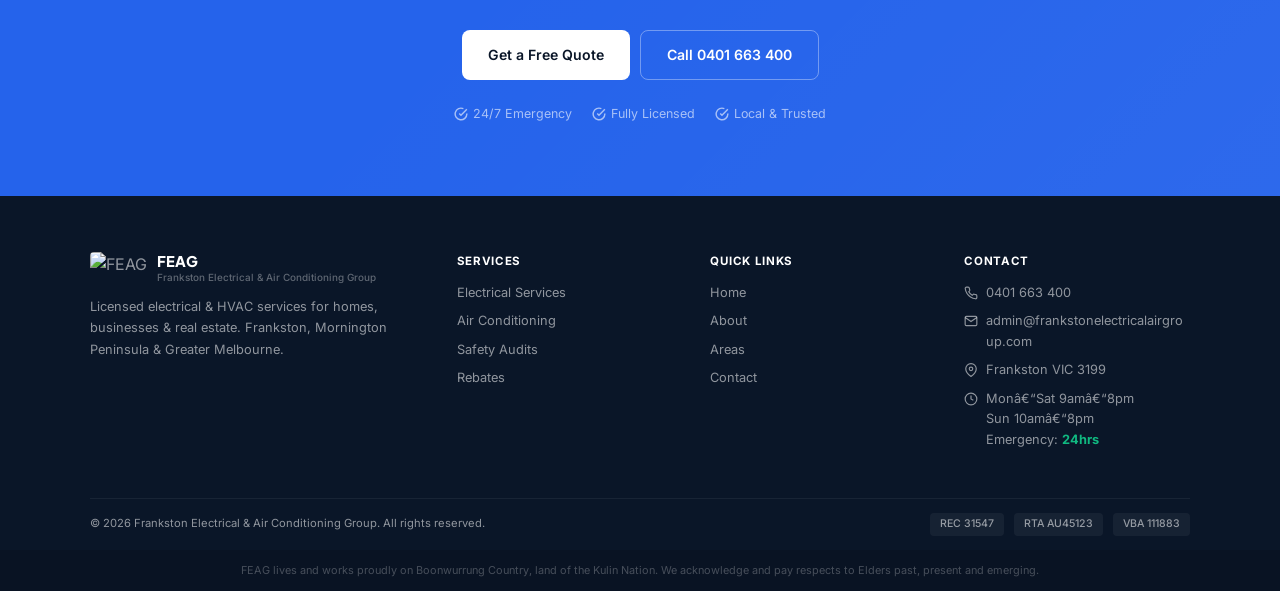
==== commit 1bd1c3d8: "Add 7 subpages, extract CSS to styles.css, update nav links" ====
--- a/index.html
+++ b/index.html
@@ -1,9 +1,9 @@
-<!DOCTYPE html>
+﻿<!DOCTYPE html>
 <html lang="en">
 <head>
   <meta charset="UTF-8">
 
-  <!-- Google tag (gtag.js) — GA4 + Google Ads (only fires on production domain) -->
+  <!-- Google tag (gtag.js) â€” GA4 + Google Ads (only fires on production domain) -->
   <script>
     if (location.hostname === 'frankstonelectricalairgroup.com' || location.hostname === 'www.frankstonelectricalairgroup.com') {
       var s = document.createElement('script');
@@ -20,7 +20,7 @@
   </script>
   <meta name="viewport" content="width=device-width, initial-scale=1.0, viewport-fit=cover">
   <title>Frankston Electrical &amp; Air Group | Licensed Electrician, Air Conditioning &amp; HVAC Services | FEAG</title>
-  <meta name="description" content="FEAG — Frankston's licensed electrician &amp; air conditioning specialists. Electrical repairs, switchboard upgrades, split system &amp; ducted air con install, HVAC servicing, safety audits. 24/7 emergency callouts. Serving Frankston, Mornington Peninsula &amp; Greater Melbourne. REC 31547. Free quotes.">
+  <meta name="description" content="FEAG â€” Frankston's licensed electrician &amp; air conditioning specialists. Electrical repairs, switchboard upgrades, split system &amp; ducted air con install, HVAC servicing, safety audits. 24/7 emergency callouts. Serving Frankston, Mornington Peninsula &amp; Greater Melbourne. REC 31547. Free quotes.">
   <meta name="keywords" content="electrician Frankston, air conditioning Frankston, HVAC Frankston, electrical repairs Frankston, switchboard upgrade Frankston, split system install Frankston, ducted air conditioning Mornington Peninsula, emergency electrician Melbourne, air con service Seaford, electrical safety audit Langwarrin, VEU rebate electrician, Victorian Energy Upgrades air con, licensed electrician Mornington Peninsula, 24/7 electrician Frankston, air conditioning repair Carrum Downs, FEAG, Frankston Electrical and Air Group, heating and cooling Frankston, commercial electrician Frankston, residential electrician Melbourne">
   <meta name="robots" content="index, follow, max-snippet:-1, max-image-preview:large, max-video-preview:-1">
   <meta name="author" content="Frankston Electrical &amp; Air Conditioning Group">
@@ -33,7 +33,7 @@
   <meta property="og:description" content="Licensed electrician &amp; air conditioning services in Frankston, Mornington Peninsula &amp; Melbourne. Electrical repairs, split systems, ducted AC, switchboard upgrades, safety audits. 24/7 emergency. Free quotes.">
   <meta property="og:image" content="https://assets.cdn.filesafe.space/oECKc1PBCRjKy6bkZNRD/media/692452aae4747c6f50c30772.png">
   <meta property="og:locale" content="en_AU">
-  <meta property="og:site_name" content="FEAG — Frankston Electrical &amp; Air Group">
+  <meta property="og:site_name" content="FEAG â€” Frankston Electrical &amp; Air Group">
 
   <!-- Twitter -->
   <meta name="twitter:card" content="summary_large_image">
@@ -50,405 +50,31 @@
   <link rel="preconnect" href="https://fonts.googleapis.com">
   <link rel="preconnect" href="https://fonts.gstatic.com" crossorigin>
   <link href="https://fonts.googleapis.com/css2?family=Inter:wght@400;500;600;700;800&family=Plus+Jakarta+Sans:wght@700;800&display=swap" rel="stylesheet">
-  <style>
-    *,*::before,*::after{box-sizing:border-box;margin:0;padding:0}
-    html{scroll-behavior:smooth;-webkit-text-size-adjust:100%}
-    body{font-family:'Inter',system-ui,sans-serif;color:#1e293b;background:#fff;line-height:1.6;-webkit-font-smoothing:antialiased;overflow-x:hidden}
-    img{max-width:100%;display:block}
-    a{text-decoration:none;color:inherit}
-    ul{list-style:none}
-    button{font-family:inherit;cursor:pointer}
-    :root{
-      --navy:#0a1628;--blue:#2563eb;--blue-d:#1d4ed8;--amber:#f59e0b;--green:#10b981;
-      --g50:#f8fafc;--g100:#f1f5f9;--g200:#e2e8f0;--g400:#94a3b8;--g500:#64748b;--g600:#475569;--g700:#334155;--g900:#0f172a;
-      --r:10px;--r-lg:16px;--max:1140px;
-      --shadow:0 1px 3px rgba(0,0,0,.06),0 4px 12px rgba(0,0,0,.06);
-      --shadow-lg:0 4px 6px rgba(0,0,0,.04),0 10px 40px rgba(0,0,0,.08);
-    }
-    .wrap{max-width:var(--max);margin:0 auto;padding:0 20px}
-    .sec{padding:72px 0}
-    .tag{font-size:.72rem;font-weight:700;letter-spacing:.08em;text-transform:uppercase;color:var(--blue);margin-bottom:10px}
-    .h2{font-family:'Plus Jakarta Sans',sans-serif;font-size:clamp(1.6rem,3.5vw,2.2rem);font-weight:800;line-height:1.18;color:var(--g900);margin-bottom:12px}
-    .sub{font-size:.92rem;color:var(--g600);max-width:560px;line-height:1.65}
-    .btn{display:inline-flex;align-items:center;gap:6px;padding:12px 24px;font-size:.88rem;font-weight:600;border-radius:8px;border:none;transition:all .2s;white-space:nowrap;-webkit-tap-highlight-color:transparent}
-    .btn-p{background:var(--blue);color:#fff}
-    .btn-p:hover{background:var(--blue-d)}
-    .btn-a{background:var(--amber);color:var(--navy)}
-    .btn-a:hover{background:#e09000}
-    .btn-o{background:transparent;border:1.5px solid var(--g200);color:var(--g700)}
-    .btn-o:hover{border-color:var(--blue);color:var(--blue)}
-    .btn-w{background:#fff;color:var(--navy)}
-    .btn-w:hover{background:var(--g100)}
-
-    /* HEADER */
-    .hdr{position:fixed;top:0;left:0;right:0;z-index:100;background:rgba(10,22,40,.6);backdrop-filter:blur(14px);-webkit-backdrop-filter:blur(14px);border-bottom:1px solid rgba(255,255,255,.06);transition:all .25s}
-    .hdr.s{background:rgba(255,255,255,.97);box-shadow:0 1px 2px rgba(0,0,0,.06);border-bottom-color:var(--g200)}
-    .hdr.s .nav-a{color:var(--g700)}.hdr.s .nav-a:hover{color:var(--blue)}
-    .hdr.s .lg-t{color:var(--navy)}.hdr.s .lg-s{color:var(--g500)}
-    .hdr.s .ph{color:var(--navy)}.hdr.s .ham span{background:var(--navy)}
-    .hdr-in{display:flex;align-items:center;justify-content:space-between;height:60px}
-    .lg{display:flex;align-items:center;gap:10px}
-    .lg img{height:34px;width:auto;border-radius:4px}
-    .lg-t{font-family:'Plus Jakarta Sans',sans-serif;font-weight:800;font-size:.92rem;color:#fff;line-height:1.15;transition:color .25s}
-    .lg-s{font-size:.62rem;color:rgba(255,255,255,.5);font-weight:500;transition:color .25s}
-    .nav-d{display:flex;align-items:center;gap:22px}
-    .nav-a{font-size:.82rem;font-weight:500;color:rgba(255,255,255,.8);transition:color .2s}
-    .nav-a:hover{color:#fff}
-    .hdr-r{display:flex;align-items:center;gap:12px}
-    .ph{font-weight:600;font-size:.82rem;color:#fff;display:flex;align-items:center;gap:5px;transition:color .25s}
-    .ph svg{width:15px;height:15px}
-    .hdr-btn{padding:8px 18px;font-size:.78rem;border-radius:6px}
-    .ham{display:none;background:none;border:none;padding:10px;-webkit-tap-highlight-color:transparent}
-    .ham span{display:block;width:22px;height:2px;background:#fff;margin:4px 0;border-radius:2px;transition:all .3s}
-
-    /* MOBILE NAV */
-    .mob-nav{position:fixed;inset:0;z-index:99;background:var(--navy);transform:translateX(100%);transition:transform .35s cubic-bezier(.4,0,.2,1);display:flex;flex-direction:column;padding:80px 24px 24px;overflow-y:auto;-webkit-overflow-scrolling:touch}
-    .mob-nav.open{transform:translateX(0)}
-    .mob-nav a{display:block;padding:14px 0;font-size:1.05rem;font-weight:600;color:#fff;border-bottom:1px solid rgba(255,255,255,.08)}
-    .mob-nav a:last-child{border:none}
-    .mob-cta{margin-top:auto;padding-top:20px;display:flex;flex-direction:column;gap:10px}
-    .mob-cta .btn{justify-content:center;padding:14px;font-size:.95rem;border-radius:8px;width:100%;text-align:center}
-    .mob-tel{background:transparent;border:1.5px solid rgba(255,255,255,.25);color:#fff}
-    .body-lock{overflow:hidden}
-
-    /* HERO */
-    .hero{position:relative;background:linear-gradient(160deg,var(--navy) 0%,#0f2847 60%,#132e52 100%);padding:100px 0 56px;overflow:hidden}
-    .hero::after{content:'';position:absolute;top:-40%;right:-15%;width:600px;height:600px;background:radial-gradient(circle,rgba(37,99,235,.08),transparent 70%);border-radius:50%}
-    .hero-g{display:grid;grid-template-columns:1fr 1fr;gap:40px;align-items:center;position:relative;z-index:1}
-    .hero-badge{display:inline-flex;align-items:center;gap:6px;background:rgba(16,185,129,.12);border:1px solid rgba(16,185,129,.25);color:var(--green);padding:6px 14px;border-radius:6px;font-size:.73rem;font-weight:600;margin-bottom:20px}
-    .hero-badge .dot{width:7px;height:7px;background:var(--green);border-radius:50%;animation:blink 2s infinite}
-    @keyframes blink{0%,100%{opacity:1}50%{opacity:.3}}
-    .hero h1{font-family:'Plus Jakarta Sans',sans-serif;font-size:clamp(1.9rem,4vw,2.8rem);font-weight:800;color:#fff;line-height:1.12;margin-bottom:16px}
-    .hero h1 em{font-style:normal;color:var(--amber)}
-    .hero-p{font-size:.92rem;color:rgba(255,255,255,.6);line-height:1.7;margin-bottom:24px;max-width:480px}
-    .hero-btns{display:flex;gap:10px;flex-wrap:wrap;margin-bottom:28px}
-    .hero-btns .btn{padding:13px 26px}
-    .hero-facts{display:flex;gap:28px;flex-wrap:wrap}
-    .hf{display:flex;align-items:center;gap:8px}
-    .hf-ico{width:32px;height:32px;background:rgba(255,255,255,.06);border:1px solid rgba(255,255,255,.08);border-radius:8px;display:flex;align-items:center;justify-content:center;font-size:.85rem;flex-shrink:0}
-    .hf-txt{font-size:.72rem;color:rgba(255,255,255,.45);line-height:1.35}
-    .hf-txt b{display:block;color:rgba(255,255,255,.9);font-weight:600;font-size:.76rem}
-
-    .hero-form{background:rgba(255,255,255,.04);backdrop-filter:blur(20px);-webkit-backdrop-filter:blur(20px);border:none;border-radius:var(--r-lg);padding:28px;max-width:420px;width:100%}
-    .hero-form h3{color:#fff;font-size:1.02rem;font-weight:700;margin-bottom:2px}
-    .hero-form .fs{color:rgba(255,255,255,.4);font-size:.76rem;margin-bottom:18px}
-    .fg{margin-bottom:10px}
-    .fg label{display:block;font-size:.7rem;font-weight:600;color:rgba(255,255,255,.5);margin-bottom:3px}
-    .fg input,.fg select,.fg textarea{width:100%;padding:9px 12px;background:rgba(255,255,255,.06);border:1px solid rgba(255,255,255,.1);border-radius:7px;color:#fff;font-size:.84rem;font-family:inherit;outline:none;transition:border-color .2s;-webkit-appearance:none}
-    .fg input::placeholder,.fg textarea::placeholder{color:rgba(255,255,255,.22)}
-    .fg input:focus,.fg select:focus,.fg textarea:focus{border-color:var(--blue)}
-    .fg select option{background:var(--navy);color:#fff}
-    .fg textarea{resize:vertical;min-height:56px}
-    .fr{display:grid;grid-template-columns:1fr 1fr;gap:8px}
-    .f-submit{width:100%;justify-content:center;padding:11px 24px;margin-top:2px;border-radius:7px}
-    .f-note{text-align:center;font-size:.66rem;color:rgba(255,255,255,.25);margin-top:6px}
-
-    /* PROOF BAR */
-    .proof{background:var(--g50);border-top:1px solid var(--g200);border-bottom:1px solid var(--g200);padding:16px 0}
-    .proof-row{display:flex;align-items:center;justify-content:center;gap:28px;flex-wrap:wrap}
-    .pi{display:flex;align-items:center;gap:7px;font-size:.8rem;color:var(--g600);font-weight:500}
-    .pi svg{width:16px;height:16px;color:var(--green);flex-shrink:0}
-
-    /* SERVICES */
-    .srv-g{display:grid;grid-template-columns:repeat(3,1fr);gap:20px;margin-top:36px}
-    .srv-c{background:#fff;border:1px solid var(--g200);border-radius:var(--r-lg);overflow:hidden;transition:box-shadow .3s,border-color .3s}
-    .srv-c:hover{border-color:var(--g200);box-shadow:var(--shadow-lg)}
-    .srv-c img{width:100%;height:180px;object-fit:cover}
-    .srv-b{padding:20px 18px}
-    .srv-c h3{font-size:.98rem;font-weight:700;color:var(--g900);margin-bottom:8px}
-    .srv-c p{font-size:.82rem;color:var(--g600);line-height:1.6;margin-bottom:10px}
-    .srv-l{display:flex;flex-direction:column;gap:4px;margin-bottom:14px}
-    .srv-l li{font-size:.78rem;color:var(--g700);display:flex;align-items:center;gap:6px}
-    .srv-l li::before{content:'✓';color:var(--green);font-weight:700;font-size:.72rem}
-    .srv-link{font-size:.82rem;font-weight:600;color:var(--blue)}
-
-    /* WHY */
-    .why{background:var(--g50)}
-    .why-g{display:grid;grid-template-columns:repeat(3,1fr);gap:16px;margin-top:36px}
-    .why-c{background:#fff;border:1px solid var(--g200);border-radius:var(--r);padding:22px 18px;transition:border-color .25s}
-    .why-c:hover{border-color:var(--blue)}
-    .why-c h3{font-size:.88rem;font-weight:700;color:var(--g900);margin-bottom:6px}
-    .why-c p{font-size:.8rem;color:var(--g600);line-height:1.55}
-
-    /* REBATE */
-    .reb{background:linear-gradient(150deg,var(--navy),#0f2847);position:relative;overflow:hidden}
-    .reb::before{content:'';position:absolute;top:-40%;right:-8%;width:400px;height:400px;background:radial-gradient(circle,rgba(245,158,11,.1),transparent 70%);border-radius:50%}
-    .reb-g{display:grid;grid-template-columns:1fr 1fr;gap:48px;align-items:center;position:relative;z-index:1}
-    .reb-txt{max-width:540px}
-    .reb h2{font-family:'Plus Jakarta Sans',sans-serif;font-size:clamp(1.65rem,4vw,2.4rem);font-weight:800;color:#fff;line-height:1.22;margin-bottom:16px}
-    .reb h2 em{font-style:normal;color:var(--amber)}
-    .reb-desc{font-size:.9rem;color:rgba(255,255,255,.6);line-height:1.75;margin-bottom:24px}
-    .reb-steps{display:flex;flex-direction:column;gap:14px;margin-bottom:26px}
-    .rs{display:flex;align-items:flex-start;gap:14px}
-    .rs-n{width:30px;height:30px;min-width:30px;background:var(--amber);color:var(--navy);border-radius:50%;display:flex;align-items:center;justify-content:center;font-weight:800;font-size:.75rem;margin-top:1px}
-    .rs span{font-size:.88rem;color:rgba(255,255,255,.75);line-height:1.5}
-    .reb-card{background:rgba(255,255,255,.04);backdrop-filter:blur(16px);-webkit-backdrop-filter:blur(16px);border:1px solid rgba(255,255,255,.08);border-radius:var(--r-lg);padding:36px;text-align:center}
-    .reb-card .lbl{font-size:.72rem;color:rgba(255,255,255,.35);text-transform:uppercase;letter-spacing:.08em;font-weight:600;margin-bottom:6px}
-    .reb-card .amt{font-family:'Plus Jakarta Sans',sans-serif;font-size:2.8rem;font-weight:800;color:var(--amber);line-height:1}
-    .reb-card .amts{font-size:.84rem;color:rgba(255,255,255,.42);margin:6px 0 18px}
-    .reb-tags{display:flex;flex-wrap:wrap;gap:6px;justify-content:center}
-    .reb-tag{background:rgba(16,185,129,.1);border:1px solid rgba(16,185,129,.2);color:var(--green);padding:5px 12px;border-radius:6px;font-size:.7rem;font-weight:600}
-
-    /* CALCULATOR */
-    .calc{background:#fff}
-    .calc-box{max-width:680px;margin:36px auto 0;background:var(--g50);border:1px solid var(--g200);border-radius:var(--r-lg);padding:28px}
-    .calc-toggle{display:flex;gap:6px;margin-bottom:18px;background:var(--g200);border-radius:8px;padding:3px}
-    .ct-btn{flex:1;padding:9px 12px;border:none;border-radius:6px;background:transparent;font-size:.82rem;font-weight:600;color:var(--g600);transition:all .2s;text-align:center}
-    .ct-btn.sel{background:#fff;color:var(--g900);box-shadow:0 1px 3px rgba(0,0,0,.08)}
-    .calc-step{margin-bottom:16px}
-    .cs-label{font-size:.82rem;font-weight:700;color:var(--g900);margin-bottom:8px;display:flex;align-items:center;gap:8px}
-    .cs-num{width:22px;height:22px;min-width:22px;background:var(--blue);color:#fff;border-radius:50%;display:flex;align-items:center;justify-content:center;font-size:.65rem;font-weight:800}
-    .c-opts{display:grid;grid-template-columns:1fr 1fr;gap:8px}
-    .c-opt{background:#fff;border:1.5px solid var(--g200);border-radius:8px;padding:11px 12px;font-size:.8rem;color:var(--g700);text-align:left;display:flex;align-items:center;gap:8px;transition:all .15s;-webkit-tap-highlight-color:transparent}
-    .c-opt:hover{border-color:var(--blue)}
-    .c-opt.sel{border-color:var(--blue);background:rgba(37,99,235,.04);color:var(--blue);font-weight:600}
-    .c-opt .oi{font-size:1rem;line-height:1}
-    .c-wide{grid-column:1/-1}
-    .c-sizes{display:grid;grid-template-columns:repeat(4,1fr);gap:8px}
-    .c-sz{background:#fff;border:1.5px solid var(--g200);border-radius:8px;padding:10px 6px;font-size:.78rem;color:var(--g700);text-align:center;transition:all .15s;-webkit-tap-highlight-color:transparent}
-    .c-sz:hover{border-color:var(--blue)}
-    .c-sz.sel{border-color:var(--blue);background:rgba(37,99,235,.04);color:var(--blue);font-weight:600}
-    .c-sz b{display:block;font-size:.92rem;margin-bottom:1px}
-    .c-hint{font-size:.7rem;color:var(--g500);margin-top:6px;line-height:1.45}
-    .c-res{background:var(--navy);border-radius:var(--r);padding:24px;text-align:center;display:none;margin-top:16px}
-    .c-res.show{display:block;animation:fadein .35s ease}
-    @keyframes fadein{from{opacity:0;transform:translateY(6px)}to{opacity:1;transform:translateY(0)}}
-    .c-res-lbl{font-size:.7rem;color:rgba(255,255,255,.4);text-transform:uppercase;letter-spacing:.06em;font-weight:600;margin-bottom:2px}
-    .c-res-amt{font-family:'Plus Jakarta Sans',sans-serif;font-size:2.1rem;font-weight:800;color:var(--amber);line-height:1.2;margin-bottom:2px}
-    .c-res-sav{font-size:.82rem;color:rgba(255,255,255,.5);margin-bottom:4px}
-    .c-res-min{font-size:.76rem;color:rgba(255,255,255,.35);margin-bottom:12px}
-    .c-res .btn{margin-top:2px}
-    .c-res-note{font-size:.68rem;color:rgba(255,255,255,.25);line-height:1.45;margin-top:12px;max-width:520px;margin-left:auto;margin-right:auto}
-
-    /* ABOUT */
-    .about-g{display:grid;grid-template-columns:.85fr 1.15fr;gap:48px;align-items:center;margin-top:36px}
-    .about-img{position:relative;border-radius:var(--r-lg);overflow:hidden}
-    .about-img>img{width:100%;display:block;border-radius:var(--r-lg)}
-    .about-float{position:absolute;bottom:14px;left:14px;right:14px;background:rgba(255,255,255,.92);backdrop-filter:blur(10px);-webkit-backdrop-filter:blur(10px);border-radius:var(--r);padding:12px;display:flex;gap:10px;box-shadow:0 4px 16px rgba(0,0,0,.1)}
-    .af-s{text-align:center;flex:1}
-    .af-n{font-family:'Plus Jakarta Sans',sans-serif;font-size:1.1rem;font-weight:800;color:var(--blue)}
-    .af-l{font-size:.62rem;color:var(--g500);font-weight:500}
-    .about-txt h3{font-family:'Plus Jakarta Sans',sans-serif;font-size:1.25rem;font-weight:800;color:var(--g900);margin-bottom:14px;line-height:1.2}
-    .about-txt p{font-size:.86rem;color:var(--g600);line-height:1.75;margin-bottom:10px}
-    .about-tags{display:flex;flex-wrap:wrap;gap:8px;margin:16px 0 20px}
-    .a-tag{background:var(--g50);border:1px solid var(--g200);padding:5px 12px;border-radius:6px;font-size:.72rem;font-weight:600;color:var(--g700);display:flex;align-items:center;gap:4px}
-    .a-tag .ck{color:var(--green)}
-
-    /* VIDEO */
-    .vid-sec{background:var(--g50)}
-    .vid-w{max-width:720px;margin:36px auto 0;border-radius:var(--r-lg);overflow:hidden;box-shadow:var(--shadow-lg);position:relative;aspect-ratio:16/9;cursor:pointer}
-    .vid-w img{width:100%;height:100%;object-fit:cover}
-    .vid-o{position:absolute;inset:0;display:flex;align-items:center;justify-content:center;background:rgba(0,0,0,.28);transition:background .2s}
-    .vid-o:hover{background:rgba(0,0,0,.4)}
-    .vid-p{width:60px;height:60px;background:#fff;border-radius:50%;display:flex;align-items:center;justify-content:center;box-shadow:0 2px 12px rgba(0,0,0,.15);transition:transform .2s}
-    .vid-o:hover .vid-p{transform:scale(1.08)}
-    .vid-p svg{width:22px;height:22px;margin-left:3px}
-
-    /* PROJECTS */
-    .prj-g{display:grid;grid-template-columns:repeat(4,1fr);gap:12px;margin-top:36px}
-    .prj-c{border-radius:var(--r);overflow:hidden;aspect-ratio:1}
-    .prj-c img{width:100%;height:100%;object-fit:cover;transition:transform .4s}
-    .prj-c:hover img{transform:scale(1.05)}
-
-    /* AREAS */
-    .areas{background:var(--g50)}
-    .area-g{display:grid;grid-template-columns:repeat(4,1fr);gap:16px;margin-top:36px}
-    .area-c{background:#fff;border:1px solid var(--g200);border-radius:var(--r);padding:20px 18px}
-    .area-c h3{font-size:.86rem;font-weight:700;color:var(--g900);margin-bottom:10px}
-    .area-c li{font-size:.78rem;color:var(--g600);padding:3px 0 3px 14px;position:relative}
-    .area-c li::before{content:'';position:absolute;left:0;top:50%;transform:translateY(-50%);width:5px;height:5px;background:var(--blue);border-radius:50%}
-
-    /* FAQ */
-    .faq-g{display:grid;grid-template-columns:1fr 1fr;gap:10px;margin-top:36px}
-    .fq{background:var(--g50);border:1px solid var(--g200);border-radius:var(--r);overflow:hidden;transition:border-color .2s}
-    .fq.act{border-color:var(--blue)}
-    .fq-q{padding:14px 16px;cursor:pointer;display:flex;align-items:center;justify-content:space-between;gap:12px;font-size:.84rem;font-weight:600;color:var(--g900);background:none;border:none;width:100%;text-align:left;font-family:inherit;-webkit-tap-highlight-color:transparent}
-    .fq-q:hover{color:var(--blue)}
-    .fq-chev{width:16px;height:16px;min-width:16px;transition:transform .25s}
-    .fq.act .fq-chev{transform:rotate(180deg)}
-    .fq-a{max-height:0;overflow:hidden;transition:max-height .35s ease}
-    .fq-ai{padding:0 16px 14px;font-size:.82rem;color:var(--g600);line-height:1.65}
-
-    /* CTA */
-    .cta{background:var(--blue);text-align:center;position:relative;overflow:hidden}
-    .cta::before{content:'';position:absolute;inset:0;background:linear-gradient(135deg,transparent 40%,rgba(255,255,255,.04))}
-    .cta .wrap{position:relative;z-index:1}
-    .cta h2{font-family:'Plus Jakarta Sans',sans-serif;font-size:clamp(1.6rem,3.5vw,2.2rem);font-weight:800;color:#fff;margin-bottom:10px}
-    .cta-p{font-size:.92rem;color:rgba(255,255,255,.7);max-width:480px;margin:0 auto 24px;line-height:1.65}
-    .cta-btns{display:flex;gap:10px;justify-content:center;flex-wrap:wrap;margin-bottom:24px}
-    .cta-btns .btn{padding:13px 26px}
-    .cta-tel-btn{background:transparent;border:1.5px solid rgba(255,255,255,.35);color:#fff}
-    .cta-tel-btn:hover{background:rgba(255,255,255,.08)}
-    .cta-info{display:flex;gap:20px;justify-content:center;flex-wrap:wrap}
-    .cta-info span{display:flex;align-items:center;gap:5px;font-size:.78rem;color:rgba(255,255,255,.6)}
-    .cta-info svg{width:14px;height:14px}
-
-    /* FOOTER */
-    .ftr{background:var(--navy);color:rgba(255,255,255,.55);padding:56px 0 0}
-    .ftr-g{display:grid;grid-template-columns:1.5fr 1fr 1fr 1fr;gap:28px;margin-bottom:40px}
-    .ftr-brand .lg{margin-bottom:10px}
-    .ftr-brand .lg-t{color:#fff}.ftr-brand .lg-s{color:rgba(255,255,255,.35)}
-    .ftr-brand>p{font-size:.8rem;line-height:1.65;margin-bottom:14px}
-    .ftr h4{color:#fff;font-size:.72rem;font-weight:700;text-transform:uppercase;letter-spacing:.06em;margin-bottom:12px}
-    .ftr-links{display:flex;flex-direction:column;gap:8px}
-    .ftr-links a{font-size:.8rem;transition:color .2s}.ftr-links a:hover{color:var(--blue)}
-    .ftr-ci{display:flex;gap:8px;margin-bottom:8px;font-size:.8rem}.ftr-ci svg{min-width:14px;margin-top:3px}
-    .ftr-bot{border-top:1px solid rgba(255,255,255,.06);padding:14px 0;display:flex;align-items:center;justify-content:space-between;flex-wrap:wrap;gap:12px}
-    .ftr-bot p{font-size:.7rem}
-    .ftr-lic{display:flex;gap:10px;flex-wrap:wrap}
-    .ftr-lic span{font-size:.66rem;background:rgba(255,255,255,.05);padding:3px 10px;border-radius:4px;font-weight:500}
-    .ack{background:rgba(0,0,0,.12);padding:12px 0;text-align:center;font-size:.68rem;color:rgba(255,255,255,.25);line-height:1.55}
-
-
-
-    /* ANIMATIONS */
-    .fi{opacity:0;transform:translateY(20px);transition:opacity .5s,transform .5s}.fi.v{opacity:1;transform:none}
-
-    /* MOBILE CONTACT FORM */
-    .mob-form-sec{display:none}
-    .mob-form-sec .hero-form{background:var(--g50);border:1px solid var(--g200);max-width:100%}
-    .mob-form-sec .hero-form h3{color:var(--g900)}
-    .mob-form-sec .hero-form .fs{color:var(--g500)}
-    .mob-form-sec .fg label{color:var(--g600)}
-    .mob-form-sec .fg input,.mob-form-sec .fg select,.mob-form-sec .fg textarea{background:#fff;border:1px solid var(--g200);color:var(--g900)}
-    .mob-form-sec .fg input::placeholder,.mob-form-sec .fg textarea::placeholder{color:var(--g400)}
-    .mob-form-sec .fg select option{background:#fff;color:var(--g900)}
-    .mob-form-sec .f-note{color:var(--g400)}
-
-    /* REBATE CARD INLINE (tablet) */
-    .reb-card-inline{display:none;background:rgba(255,255,255,.06);border:1px solid rgba(255,255,255,.1);border-radius:var(--r);padding:20px;text-align:center;margin-top:24px}
-    .reb-card-inline .amt{font-family:'Plus Jakarta Sans',sans-serif;font-size:2rem;font-weight:800;color:var(--amber);line-height:1}
-    .reb-card-inline .amts{font-size:.82rem;color:rgba(255,255,255,.42);margin:4px 0 12px}
-    .reb-card-inline .reb-tags{display:flex;flex-wrap:wrap;gap:6px;justify-content:center}
-
-    /* PROOF BAR FADE INDICATOR */
-    .proof{position:relative}
-    .proof::after{content:'';display:none;position:absolute;right:0;top:0;bottom:0;width:40px;background:linear-gradient(to right,transparent,var(--g50));pointer-events:none;z-index:1}
-
-    /* ===== MOBILE ===== */
-    @media(max-width:1024px){
-      .hero-g{grid-template-columns:1fr;text-align:center}
-      .hero-p{margin-left:auto;margin-right:auto}
-      .hero-btns{justify-content:center}
-      .hero-facts{justify-content:center}
-      .hero-form-wrap{display:none}
-      .mob-form-sec{display:block}
-      .nav-d{display:none}
-      .ham{display:block}
-      .ph{font-size:.75rem;gap:4px}
-      .ph svg{width:13px;height:13px}
-      .hdr-btn{display:none}
-      .srv-g{grid-template-columns:1fr 1fr}
-      .why-g{grid-template-columns:1fr 1fr}
-      .reb-g{grid-template-columns:1fr}
-      .reb-card-w{display:none}
-      .reb-card-inline{display:block}
-      .reb h2{font-size:clamp(1.5rem,6vw,2rem)}
-      .reb-desc{font-size:.88rem;line-height:1.7}
-      .rs span{font-size:.86rem}
-      .about-g{grid-template-columns:1fr}
-      .area-g{grid-template-columns:1fr 1fr}
-      .prj-g{grid-template-columns:1fr 1fr}
-      .ftr-g{grid-template-columns:1fr 1fr}
-    }
-    @media(max-width:640px){
-      body{padding-bottom:calc(56px + env(safe-area-inset-bottom,0px))}
-      .sec{padding:48px 0}
-      .wrap{padding:0 16px}
-      .hero{padding:88px 0 40px;min-height:100svh;min-height:100vh;display:flex;align-items:center}
-      .hero .wrap{width:100%}
-      .hero h1{font-size:clamp(1.6rem,6.5vw,2.2rem)}
-      .hero-btns{flex-direction:column;align-items:stretch}
-      .hero-btns .btn{justify-content:center;min-height:48px;font-size:.92rem}
-      .hero-facts{gap:16px}
-      .hf{gap:6px}
-      .srv-g{grid-template-columns:1fr}
-      .srv-c p{font-size:.88rem}
-      .why-g{grid-template-columns:1fr}
-      .why-c{padding:18px 16px}
-      .why-c h3{font-size:.92rem}
-      .why-c p{font-size:.88rem}
-      .faq-g{grid-template-columns:1fr}
-      .fq-q{padding:16px;font-size:.88rem;min-height:48px}
-      .fq-ai{padding:0 16px 16px;font-size:.88rem}
-      .area-g{grid-template-columns:1fr}
-      .area-c li{font-size:.86rem;padding:5px 0 5px 14px}
-      .cta-btns{flex-direction:column;align-items:stretch}
-      .cta-btns .btn{justify-content:center;min-height:48px;font-size:.92rem}
-      .ftr-g{grid-template-columns:1fr;gap:20px}
-      .ftr-links a{font-size:.84rem;padding:4px 0;min-height:44px;display:flex;align-items:center}
-      .ftr-bot{flex-direction:column;align-items:flex-start}
-      .proof::after{display:block}
-      .proof-row{gap:10px;justify-content:flex-start;overflow-x:auto;flex-wrap:nowrap;-webkit-overflow-scrolling:touch;scrollbar-width:none;padding-bottom:4px;padding-right:40px}
-      .proof-row::-webkit-scrollbar{display:none}
-      .pi{font-size:.78rem;white-space:nowrap;flex-shrink:0}
-      .calc-box{padding:20px 14px}
-      .c-opts{grid-template-columns:1fr}
-      .c-opt{min-height:48px;padding:12px 14px;font-size:.86rem}
-      .c-wide{grid-column:auto}
-      .c-sizes{grid-template-columns:1fr 1fr}
-      .c-sz{min-height:48px;padding:12px 8px;font-size:.82rem}
-      .ct-btn{min-height:48px;font-size:.86rem}
-      .about-float{padding:10px;gap:6px;bottom:10px;left:10px;right:10px}
-      .af-n{font-size:.95rem}.af-l{font-size:.58rem}
-      .about-txt h3{font-size:1.1rem}
-      .about-txt p{font-size:.88rem}
-      .about-tags{gap:6px}
-      .a-tag{font-size:.74rem;padding:6px 10px}
-      .prj-g{grid-template-columns:1fr;gap:12px}
-      .prj-c{aspect-ratio:4/3}
-      .reb .sec{padding:48px 0}
-      .reb h2{font-size:clamp(1.4rem,6.5vw,1.85rem);line-height:1.25}
-      .reb-steps{gap:12px;margin-bottom:22px}
-      .rs-n{width:28px;height:28px;min-width:28px}
-      .rs span{font-size:.84rem}
-      .reb-desc{font-size:.88rem}
-      .reb .btn{min-height:48px;font-size:.92rem;width:100%;justify-content:center}
-      .cta h2{font-size:clamp(1.4rem,5vw,1.8rem)}
-      .srv-c img{height:180px}
-      .srv-link{min-height:44px;display:inline-flex;align-items:center}
-      .nav-a{min-height:44px;display:flex;align-items:center}
-      .fg input,.fg select,.fg textarea{font-size:16px;padding:12px 14px}
-      .ham{padding:14px}
-    }
-    /* Sticky mobile CTA bar */
-    .mob-bar{display:none;position:fixed;bottom:0;left:0;right:0;z-index:98;background:var(--navy);border-top:1px solid rgba(255,255,255,.1);padding:8px 12px calc(8px + env(safe-area-inset-bottom,0px));gap:8px}
-    .mob-bar a{flex:1;text-align:center;font-size:.84rem;min-height:44px;display:flex;align-items:center;justify-content:center;border-radius:8px;font-weight:600}
-    .mob-bar .mb-q{background:var(--blue);color:#fff}
-    .mob-bar .mb-c{background:transparent;border:1.5px solid rgba(255,255,255,.25);color:#fff}
-    @media(max-width:640px){
-      .mob-bar{display:flex}
-    }
-    @media(max-width:380px){
-      .hero-facts{flex-direction:column;align-items:center;gap:10px}
-      .ph span{display:none}
-      .lg-s{display:none}
-    }
-  </style>
+  <link rel="stylesheet" href="/styles.css">
 </head>
 <body>
 
   <header class="hdr" id="hdr">
     <div class="wrap">
       <div class="hdr-in">
-        <a href="#hero" class="lg">
+        <a href="/" class="lg">
           <img src="https://assets.cdn.filesafe.space/oECKc1PBCRjKy6bkZNRD/media/692452aae4747c6f50c30772.png" alt="FEAG Logo">
           <div><div class="lg-t">FEAG</div><div class="lg-s">Electrical &amp; Air Conditioning</div></div>
         </a>
         <nav class="nav-d">
-          <a href="#services" class="nav-a">Services</a>
-          <a href="#why" class="nav-a">Why Us</a>
-          <a href="#rebates" class="nav-a">Rebates</a>
-          <a href="#calculator" class="nav-a">Calculator</a>
-          <a href="#about" class="nav-a">About</a>
-          <a href="#faq" class="nav-a">FAQ</a>
+          <a href="/electrical" class="nav-a">Electrical</a>
+          <a href="/air-conditioning" class="nav-a">Air Conditioning</a>
+          <a href="/rebates" class="nav-a">Rebates</a>
+          <a href="/about" class="nav-a">About</a>
+          <a href="/areas" class="nav-a">Areas</a>
+          <a href="/contact" class="nav-a">Contact</a>
         </nav>
         <div class="hdr-r">
           <a href="tel:0401663400" class="ph">
             <svg xmlns="http://www.w3.org/2000/svg" fill="none" stroke="currentColor" stroke-width="2" stroke-linecap="round" stroke-linejoin="round" viewBox="0 0 24 24"><path d="M22 16.92v3a2 2 0 01-2.18 2 19.79 19.79 0 01-8.63-3.07 19.5 19.5 0 01-6-6 19.79 19.79 0 01-3.07-8.67A2 2 0 014.11 2h3a2 2 0 012 1.72c.127.96.361 1.903.7 2.81a2 2 0 01-.45 2.11L8.09 9.91a16 16 0 006 6l1.27-1.27a2 2 0 012.11-.45c.907.339 1.85.573 2.81.7A2 2 0 0122 16.92z"/></svg>
             <span>0401 663 400</span>
           </a>
-          <a href="#contact" class="btn btn-p hdr-btn">Free Quote</a>
+          <a href="/contact" class="btn btn-p hdr-btn">Free Quote</a>
         </div>
         <button class="ham" id="hamBtn" aria-label="Menu"><span></span><span></span><span></span></button>
       </div>
@@ -456,16 +82,15 @@
   </header>
 
   <nav class="mob-nav" id="mobNav">
-    <a href="#services" onclick="closeMob()">Services</a>
-    <a href="#why" onclick="closeMob()">Why Us</a>
-    <a href="#rebates" onclick="closeMob()">Rebates</a>
-    <a href="#calculator" onclick="closeMob()">Calculator</a>
-    <a href="#about" onclick="closeMob()">About</a>
-    <a href="#projects" onclick="closeMob()">Projects</a>
-    <a href="#areas" onclick="closeMob()">Areas</a>
-    <a href="#faq" onclick="closeMob()">FAQ</a>
+    <a href="/" onclick="closeMob()">Home</a>
+    <a href="/electrical" onclick="closeMob()">Electrical</a>
+    <a href="/air-conditioning" onclick="closeMob()">Air Conditioning</a>
+    <a href="/rebates" onclick="closeMob()">Rebates</a>
+    <a href="/about" onclick="closeMob()">About</a>
+    <a href="/areas" onclick="closeMob()">Areas</a>
+    <a href="/contact" onclick="closeMob()">Contact</a>
     <div class="mob-cta">
-      <a href="#contact" class="btn btn-p" onclick="closeMob()">Get a Free Quote</a>
+      <a href="/contact" class="btn btn-p" onclick="closeMob()">Get a Free Quote</a>
       <a href="tel:0401663400" class="btn mob-tel">Call 0401 663 400</a>
     </div>
   </nav>
@@ -476,15 +101,15 @@
         <div class="hero-content">
           <div class="hero-badge"><span class="dot"></span> 24/7 Emergency Available</div>
           <h1>Frankston's Trusted<br>Sparky &amp; Air Con <em>Team</em></h1>
-          <p class="hero-p">Licensed electrical &amp; HVAC for homes and businesses across Frankston, the Mornington Peninsula &amp; Greater Melbourne. Run by Ben Settree — 20+ years in the trade, Navy-trained.</p>
+          <p class="hero-p">Licensed electrical &amp; HVAC for homes and businesses across Frankston, the Mornington Peninsula &amp; Greater Melbourne. Run by Ben Settree â€” 20+ years in the trade, Navy-trained.</p>
           <div class="hero-btns">
-            <a href="#contact" class="btn btn-p">Get a Free Quote</a>
+            <a href="/contact" class="btn btn-p">Get a Free Quote</a>
             <a href="#calculator" class="btn btn-a">Check Your Rebate</a>
           </div>
           <div class="hero-facts">
-            <div class="hf"><div class="hf-ico">🎖️</div><div class="hf-txt"><b>Navy Trained</b>Discipline &amp; safety</div></div>
-            <div class="hf"><div class="hf-ico">⭐</div><div class="hf-txt"><b>5-Star Rated</b>Local reviews</div></div>
-            <div class="hf"><div class="hf-ico">🛡️</div><div class="hf-txt"><b>REC, RTA, VBA</b>Fully licensed</div></div>
+            <div class="hf"><div class="hf-ico">ðŸŽ–ï¸</div><div class="hf-txt"><b>Navy Trained</b>Discipline &amp; safety</div></div>
+            <div class="hf"><div class="hf-ico">â­</div><div class="hf-txt"><b>5-Star Rated</b>Local reviews</div></div>
+            <div class="hf"><div class="hf-ico">ðŸ›¡ï¸</div><div class="hf-txt"><b>REC, RTA, VBA</b>Fully licensed</div></div>
           </div>
         </div>
         <div class="hero-form-wrap">
@@ -505,11 +130,11 @@
                 <label>What do you need?</label>
                 <select name="Service" required>
                   <option value="">Pick one...</option>
-                  <option>Electrical — Repairs</option>
-                  <option>Electrical — New Install</option>
+                  <option>Electrical â€” Repairs</option>
+                  <option>Electrical â€” New Install</option>
                   <option>Switchboard Upgrade</option>
-                  <option>Air Con — Install</option>
-                  <option>Air Con — Service/Repair</option>
+                  <option>Air Con â€” Install</option>
+                  <option>Air Con â€” Service/Repair</option>
                   <option>Heating &amp; Ventilation</option>
                   <option>Safety Audit</option>
                   <option>Emergency Callout</option>
@@ -543,7 +168,7 @@
       <div class="fi">
         <div class="tag">Our Services</div>
         <h2 class="h2">Electrical, Air Conditioning &amp; HVAC Services</h2>
-        <p class="sub">Licensed electrical repairs, switchboard upgrades, split system &amp; ducted air con installation, heating, cooling and safety compliance — residential, commercial &amp; industrial.</p>
+        <p class="sub">Licensed electrical repairs, switchboard upgrades, split system &amp; ducted air con installation, heating, cooling and safety compliance â€” residential, commercial &amp; industrial.</p>
       </div>
       <div class="srv-g">
         <div class="srv-c fi">
@@ -557,7 +182,7 @@
               <li>Lighting &amp; full rewires</li>
               <li>Domestic, commercial, industrial</li>
             </ul>
-            <a href="#contact" class="srv-link">Get a quote →</a>
+            <a href="/contact" class="srv-link">Get a quote â†’</a>
           </div>
         </div>
         <div class="srv-c fi">
@@ -571,7 +196,7 @@
               <li>Heating &amp; ventilation</li>
               <li>Rebate-eligible upgrades</li>
             </ul>
-            <a href="#contact" class="srv-link">Get a quote →</a>
+            <a href="/contact" class="srv-link">Get a quote â†’</a>
           </div>
         </div>
         <div class="srv-c fi">
@@ -585,7 +210,7 @@
               <li>Rental &amp; business audits</li>
               <li>Preventive maintenance</li>
             </ul>
-            <a href="#contact" class="srv-link">Get a quote →</a>
+            <a href="/contact" class="srv-link">Get a quote â†’</a>
           </div>
         </div>
       </div>
@@ -622,14 +247,14 @@
             <div class="rs"><div class="rs-n">3</div><span>We install &amp; handle all compliance</span></div>
             <div class="rs"><div class="rs-n">4</div><span>We lodge the rebate paperwork for you</span></div>
           </div>
-          <a href="#calculator" class="btn btn-a">Estimate My Rebate ↓</a>
+          <a href="#calculator" class="btn btn-a">Estimate My Rebate â†“</a>
           <div class="reb-card-inline">
             <div class="amt">$5,530</div>
             <div class="amts">For households replacing ducted gas heating</div>
             <div class="reb-tags">
-              <span class="reb-tag">✓ All Victorians eligible</span>
-              <span class="reb-tag">✓ VEU-approved units</span>
-              <span class="reb-tag">✓ Paperwork handled</span>
+              <span class="reb-tag">âœ“ All Victorians eligible</span>
+              <span class="reb-tag">âœ“ VEU-approved units</span>
+              <span class="reb-tag">âœ“ Paperwork handled</span>
             </div>
           </div>
         </div>
@@ -639,9 +264,9 @@
             <div class="amt">$5,530</div>
             <div class="amts">For households replacing ducted gas heating</div>
             <div class="reb-tags">
-              <span class="reb-tag">✓ All Victorians eligible</span>
-              <span class="reb-tag">✓ VEU-approved units</span>
-              <span class="reb-tag">✓ Paperwork handled</span>
+              <span class="reb-tag">âœ“ All Victorians eligible</span>
+              <span class="reb-tag">âœ“ VEU-approved units</span>
+              <span class="reb-tag">âœ“ Paperwork handled</span>
             </div>
           </div>
         </div>
@@ -664,31 +289,31 @@
         <div class="calc-step">
           <div class="cs-label"><span class="cs-num">1</span> What are you installing?</div>
           <div class="c-opts" id="cSys">
-            <button class="c-opt" onclick="pick(this,'sys','split')"><span class="oi">❄️</span> Split system (room)</button>
-            <button class="c-opt" onclick="pick(this,'sys','ducted')"><span class="oi">🌀</span> Ducted (whole home)</button>
+            <button class="c-opt" onclick="pick(this,'sys','split')"><span class="oi">â„ï¸</span> Split system (room)</button>
+            <button class="c-opt" onclick="pick(this,'sys','ducted')"><span class="oi">ðŸŒ€</span> Ducted (whole home)</button>
           </div>
         </div>
         <div class="calc-step">
           <div class="cs-label"><span class="cs-num">2</span> What are you replacing?</div>
           <div class="c-opts" id="cEx">
-            <button class="c-opt" onclick="pick(this,'ex','gas-room')"><span class="oi">🔥</span> Gas heater (room)</button>
-            <button class="c-opt" onclick="pick(this,'ex','gas-ducted')"><span class="oi">🏠</span> Gas heater (ducted)</button>
-            <button class="c-opt" onclick="pick(this,'ex','electric')"><span class="oi">⚡</span> Electric resistance heater</button>
-            <button class="c-opt" onclick="pick(this,'ex','old-rc')"><span class="oi">♻️</span> Old reverse cycle AC</button>
-            <button class="c-opt c-wide" onclick="pick(this,'ex','none')"><span class="oi">✨</span> Nothing — new install</button>
+            <button class="c-opt" onclick="pick(this,'ex','gas-room')"><span class="oi">ðŸ”¥</span> Gas heater (room)</button>
+            <button class="c-opt" onclick="pick(this,'ex','gas-ducted')"><span class="oi">ðŸ </span> Gas heater (ducted)</button>
+            <button class="c-opt" onclick="pick(this,'ex','electric')"><span class="oi">âš¡</span> Electric resistance heater</button>
+            <button class="c-opt" onclick="pick(this,'ex','old-rc')"><span class="oi">â™»ï¸</span> Old reverse cycle AC</button>
+            <button class="c-opt c-wide" onclick="pick(this,'ex','none')"><span class="oi">âœ¨</span> Nothing â€” new install</button>
           </div>
         </div>
         <div class="calc-step">
           <div class="cs-label"><span class="cs-num">3</span> System size?</div>
           <div class="c-sizes" id="cSz"></div>
-          <p class="c-hint">Rough guide: 3kW = bedroom, 5–6kW = living room, 8–9kW = large open-plan. Ducted is sized for the whole house.</p>
+          <p class="c-hint">Rough guide: 3kW = bedroom, 5â€“6kW = living room, 8â€“9kW = large open-plan. Ducted is sized for the whole house.</p>
         </div>
         <div class="c-res" id="cRes">
           <div class="c-res-lbl">Estimated VEU Discount</div>
           <div class="c-res-amt" id="cAmt"></div>
           <div class="c-res-sav" id="cSav"></div>
           <div class="c-res-min" id="cMin"></div>
-          <a href="#contact" class="btn btn-a">Check My Eligibility With FEAG →</a>
+          <a href="/contact" class="btn btn-a">Check My Eligibility With FEAG â†’</a>
           <p class="c-res-note">Estimates based on the Victorian Energy Upgrades program (energy.vic.gov.au). Actual discount depends on VEEC certificate price, location &amp; install costs. Minimum customer contribution: $200 per non-ducted unit under 10kW, $1,000 per ducted/multi-split or non-ducted over 10kW. Products must be VEU-approved with min. 5-year warranty. Property must be 2+ years old if replacing existing system. All Victorian households &amp; businesses eligible.</p>
         </div>
       </div>
@@ -703,22 +328,22 @@
           <img src="https://images.leadconnectorhq.com/image/f_webp/q_80/r_900/u_https://assets.cdn.filesafe.space/oECKc1PBCRjKy6bkZNRD/media/6922ae3a995c4b5ce4a09103.png" alt="Ben Settree">
           <div class="about-float">
             <div class="af-s"><div class="af-n">20+</div><div class="af-l">Years</div></div>
-            <div class="af-s"><div class="af-n">⭐ 5.0</div><div class="af-l">Rating</div></div>
+            <div class="af-s"><div class="af-n">â­ 5.0</div><div class="af-l">Rating</div></div>
             <div class="af-s"><div class="af-n">24/7</div><div class="af-l">Emergency</div></div>
           </div>
         </div>
         <div class="about-txt fi">
-          <h3>Ben Settree — Director, Electrician &amp; HVAC Tech</h3>
-          <p>Ben's a fully licensed sparky and air con tech with 20+ years under his belt across Melbourne and Sydney. He learned his trade in the <b>Royal Australian Navy</b> — and the discipline stuck.</p>
-          <p>He lives on the Peninsula with his wife and three kids, and proudly represents his <b>Aboriginal heritage on Boonwurrung Country</b>. Whether it's wiring, cooling, heating or an emergency at 2am — same honest service every time.</p>
-          <p style="color:var(--g700);font-style:italic">"Keep your home powered, comfortable, and safe — without the headache."</p>
+          <h3>Ben Settree â€” Director, Electrician &amp; HVAC Tech</h3>
+          <p>Ben's a fully licensed sparky and air con tech with 20+ years under his belt across Melbourne and Sydney. He learned his trade in the <b>Royal Australian Navy</b> â€” and the discipline stuck.</p>
+          <p>He lives on the Peninsula with his wife and three kids, and proudly represents his <b>Aboriginal heritage on Boonwurrung Country</b>. Whether it's wiring, cooling, heating or an emergency at 2am â€” same honest service every time.</p>
+          <p style="color:var(--g700);font-style:italic">"Keep your home powered, comfortable, and safe â€” without the headache."</p>
           <div class="about-tags">
-            <span class="a-tag"><span class="ck">✓</span> Licensed &amp; Accredited</span>
-            <span class="a-tag"><span class="ck">✓</span> Navy-Trained</span>
-            <span class="a-tag"><span class="ck">✓</span> 5-Star Rated</span>
-            <span class="a-tag"><span class="ck">✓</span> Aboriginal-Owned</span>
-          </div>
-          <a href="#contact" class="btn btn-p">Get a Free Quote</a>
+            <span class="a-tag"><span class="ck">âœ“</span> Licensed &amp; Accredited</span>
+            <span class="a-tag"><span class="ck">âœ“</span> Navy-Trained</span>
+            <span class="a-tag"><span class="ck">âœ“</span> 5-Star Rated</span>
+            <span class="a-tag"><span class="ck">âœ“</span> Aboriginal-Owned</span>
+          </div>
+          <a href="/contact" class="btn btn-p">Get a Free Quote</a>
         </div>
       </div>
     </div>
@@ -774,13 +399,13 @@
       </div>
       <div class="faq-g">
         <div class="fq fi"><button class="fq-q" onclick="tFaq(this)">What do I do in an electrical emergency?<svg class="fq-chev" xmlns="http://www.w3.org/2000/svg" fill="none" stroke="currentColor" stroke-width="2" viewBox="0 0 24 24"><path d="M6 9l6 6 6-6"/></svg></button><div class="fq-a"><div class="fq-ai">Kill the power at the main switchboard if it's safe to. Then call us on <b>0401 663 400</b>. We do 24/7 emergency callouts across Frankston &amp; the Peninsula.</div></div></div>
-        <div class="fq fi"><button class="fq-q" onclick="tFaq(this)">Do you install split-system air con?<svg class="fq-chev" xmlns="http://www.w3.org/2000/svg" fill="none" stroke="currentColor" stroke-width="2" viewBox="0 0 24 24"><path d="M6 9l6 6 6-6"/></svg></button><div class="fq-a"><div class="fq-ai">Yep — supply, install, service and repair all major brands. We also help with VEU rebates if your unit qualifies.</div></div></div>
+        <div class="fq fi"><button class="fq-q" onclick="tFaq(this)">Do you install split-system air con?<svg class="fq-chev" xmlns="http://www.w3.org/2000/svg" fill="none" stroke="currentColor" stroke-width="2" viewBox="0 0 24 24"><path d="M6 9l6 6 6-6"/></svg></button><div class="fq-a"><div class="fq-ai">Yep â€” supply, install, service and repair all major brands. We also help with VEU rebates if your unit qualifies.</div></div></div>
         <div class="fq fi"><button class="fq-q" onclick="tFaq(this)">How often should I service my AC?<svg class="fq-chev" xmlns="http://www.w3.org/2000/svg" fill="none" stroke="currentColor" stroke-width="2" viewBox="0 0 24 24"><path d="M6 9l6 6 6-6"/></svg></button><div class="fq-a"><div class="fq-ai">Once a year is ideal. Keeps it running efficiently, saves on power bills, and catches problems early.</div></div></div>
         <div class="fq fi"><button class="fq-q" onclick="tFaq(this)">What areas do you cover?<svg class="fq-chev" xmlns="http://www.w3.org/2000/svg" fill="none" stroke="currentColor" stroke-width="2" viewBox="0 0 24 24"><path d="M6 9l6 6 6-6"/></svg></button><div class="fq-a"><div class="fq-ai">Frankston, Frankston South, Seaford, Langwarrin, Mornington, Mt Eliza, Mt Martha, Carrum Downs, Bayside, and wider Melbourne.</div></div></div>
         <div class="fq fi"><button class="fq-q" onclick="tFaq(this)">What licences do you hold?<svg class="fq-chev" xmlns="http://www.w3.org/2000/svg" fill="none" stroke="currentColor" stroke-width="2" viewBox="0 0 24 24"><path d="M6 9l6 6 6-6"/></svg></button><div class="fq-a"><div class="fq-ai"><b>REC 31547</b> (Registered Electrical Contractor), <b>RTA AU45123</b> (Refrigeration Trading), <b>VBA 111883</b> (Victorian Building Authority).</div></div></div>
         <div class="fq fi"><button class="fq-q" onclick="tFaq(this)">Can you help with government rebates?<svg class="fq-chev" xmlns="http://www.w3.org/2000/svg" fill="none" stroke="currentColor" stroke-width="2" viewBox="0 0 24 24"><path d="M6 9l6 6 6-6"/></svg></button><div class="fq-a"><div class="fq-ai">Yes. We assess eligibility, guide you to approved units, and handle the VEU rebate claim. Discounts from $70 up to $5,530 depending on the job.</div></div></div>
         <div class="fq fi"><button class="fq-q" onclick="tFaq(this)">Do you do free quotes?<svg class="fq-chev" xmlns="http://www.w3.org/2000/svg" fill="none" stroke="currentColor" stroke-width="2" viewBox="0 0 24 24"><path d="M6 9l6 6 6-6"/></svg></button><div class="fq-a"><div class="fq-ai">Always. Free quotes on all electrical, heating, cooling, and safety audit work. No pressure.</div></div></div>
-        <div class="fq fi"><button class="fq-q" onclick="tFaq(this)">Too small a job?<svg class="fq-chev" xmlns="http://www.w3.org/2000/svg" fill="none" stroke="currentColor" stroke-width="2" viewBox="0 0 24 24"><path d="M6 9l6 6 6-6"/></svg></button><div class="fq-a"><div class="fq-ai">No such thing. From a single powerpoint to a full rewire — residential, commercial, industrial. We do it all.</div></div></div>
+        <div class="fq fi"><button class="fq-q" onclick="tFaq(this)">Too small a job?<svg class="fq-chev" xmlns="http://www.w3.org/2000/svg" fill="none" stroke="currentColor" stroke-width="2" viewBox="0 0 24 24"><path d="M6 9l6 6 6-6"/></svg></button><div class="fq-a"><div class="fq-ai">No such thing. From a single powerpoint to a full rewire â€” residential, commercial, industrial. We do it all.</div></div></div>
       </div>
     </div>
   </section>
@@ -809,11 +434,11 @@
             <label>What do you need?</label>
             <select name="Service" required>
               <option value="">Pick one...</option>
-              <option>Electrical — Repairs</option>
-              <option>Electrical — New Install</option>
+              <option>Electrical â€” Repairs</option>
+              <option>Electrical â€” New Install</option>
               <option>Switchboard Upgrade</option>
-              <option>Air Con — Install</option>
-              <option>Air Con — Service/Repair</option>
+              <option>Air Con â€” Install</option>
+              <option>Air Con â€” Service/Repair</option>
               <option>Heating &amp; Ventilation</option>
               <option>Safety Audit</option>
               <option>Emergency Callout</option>
@@ -835,7 +460,7 @@
         <h2>Need an electrician or<br>air con sorted?</h2>
         <p class="cta-p">Free quotes, fast response, no mucking around. Frankston, the Peninsula &amp; Greater Melbourne.</p>
         <div class="cta-btns">
-          <a href="#contact" class="btn btn-w">Get a Free Quote</a>
+          <a href="/contact" class="btn btn-w">Get a Free Quote</a>
           <a href="tel:0401663400" class="btn cta-tel-btn">Call 0401 663 400</a>
         </div>
         <div class="cta-info">
@@ -851,23 +476,23 @@
     <div class="wrap">
       <div class="ftr-g">
         <div class="ftr-brand">
-          <a href="#" class="lg"><img src="https://assets.cdn.filesafe.space/oECKc1PBCRjKy6bkZNRD/media/692452aae4747c6f50c30772.png" alt="FEAG"><div><div class="lg-t">FEAG</div><div class="lg-s">Frankston Electrical &amp; Air Conditioning Group</div></div></a>
+          <a href="/" class="lg"><img src="https://assets.cdn.filesafe.space/oECKc1PBCRjKy6bkZNRD/media/692452aae4747c6f50c30772.png" alt="FEAG"><div><div class="lg-t">FEAG</div><div class="lg-s">Frankston Electrical &amp; Air Conditioning Group</div></div></a>
           <p>Licensed electrical &amp; HVAC services for homes, businesses &amp; real estate. Frankston, Mornington Peninsula &amp; Greater Melbourne.</p>
         </div>
         <div>
           <h4>Services</h4>
-          <div class="ftr-links"><a href="#services">Electrical Repairs</a><a href="#services">Switchboard Upgrades</a><a href="#services">Air Con Install</a><a href="#services">HVAC Servicing</a><a href="#services">Safety Audits</a><a href="#services">Emergency Callouts</a></div>
+          <div class="ftr-links"><a href="/electrical">Electrical Services</a><a href="/air-conditioning">Air Conditioning</a><a href="/safety-audits">Safety Audits</a><a href="/rebates">Rebates</a></div>
         </div>
         <div>
           <h4>Quick Links</h4>
-          <div class="ftr-links"><a href="#services">Services</a><a href="#why">Why Us</a><a href="#rebates">Rebates</a><a href="#calculator">Calculator</a><a href="#about">About Ben</a><a href="#areas">Areas</a><a href="#faq">FAQ</a></div>
+          <div class="ftr-links"><a href="/">Home</a><a href="/about">About</a><a href="/areas">Areas</a><a href="/contact">Contact</a></div>
         </div>
         <div>
           <h4>Contact</h4>
           <div class="ftr-ci"><svg xmlns="http://www.w3.org/2000/svg" width="14" height="14" fill="none" stroke="currentColor" stroke-width="2" viewBox="0 0 24 24"><path d="M22 16.92v3a2 2 0 01-2.18 2 19.79 19.79 0 01-8.63-3.07 19.5 19.5 0 01-6-6 19.79 19.79 0 01-3.07-8.67A2 2 0 014.11 2h3a2 2 0 012 1.72c.127.96.361 1.903.7 2.81a2 2 0 01-.45 2.11L8.09 9.91a16 16 0 006 6l1.27-1.27a2 2 0 012.11-.45c.907.339 1.85.573 2.81.7A2 2 0 0122 16.92z"/></svg><a href="tel:0401663400">0401 663 400</a></div>
           <div class="ftr-ci"><svg xmlns="http://www.w3.org/2000/svg" width="14" height="14" fill="none" stroke="currentColor" stroke-width="2" viewBox="0 0 24 24"><path d="M4 4h16c1.1 0 2 .9 2 2v12c0 1.1-.9 2-2 2H4c-1.1 0-2-.9-2-2V6c0-1.1.9-2 2-2z"/><path d="M22 6l-10 7L2 6"/></svg><a href="mailto:admin@frankstonelectricalairgroup.com" style="word-break:break-all">admin@frankstonelectricalairgroup.com</a></div>
           <div class="ftr-ci"><svg xmlns="http://www.w3.org/2000/svg" width="14" height="14" fill="none" stroke="currentColor" stroke-width="2" viewBox="0 0 24 24"><path d="M21 10c0 7-9 13-9 13s-9-6-9-13a9 9 0 0118 0z"/><circle cx="12" cy="10" r="3"/></svg> Frankston VIC 3199</div>
-          <div class="ftr-ci" style="margin-top:6px"><svg xmlns="http://www.w3.org/2000/svg" width="14" height="14" fill="none" stroke="currentColor" stroke-width="2" viewBox="0 0 24 24"><circle cx="12" cy="12" r="10"/><path d="M12 6v6l4 2"/></svg><span>Mon–Sat 9am–8pm<br>Sun 10am–8pm<br>Emergency: <b style="color:var(--green)">24hrs</b></span></div>
+          <div class="ftr-ci" style="margin-top:6px"><svg xmlns="http://www.w3.org/2000/svg" width="14" height="14" fill="none" stroke="currentColor" stroke-width="2" viewBox="0 0 24 24"><circle cx="12" cy="12" r="10"/><path d="M12 6v6l4 2"/></svg><span>Monâ€“Sat 9amâ€“8pm<br>Sun 10amâ€“8pm<br>Emergency: <b style="color:var(--green)">24hrs</b></span></div>
         </div>
       </div>
       <div class="ftr-bot">
@@ -1004,7 +629,7 @@
         "name": "Do you install split-system air con?",
         "acceptedAnswer": {
           "@type": "Answer",
-          "text": "Yes — we supply, install, service and repair all major brands of split system air conditioners. We also help with VEU rebates if your unit qualifies."
+          "text": "Yes â€” we supply, install, service and repair all major brands of split system air conditioners. We also help with VEU rebates if your unit qualifies."
         }
       },
       {
@@ -1052,7 +677,7 @@
         "name": "Is any job too small?",
         "acceptedAnswer": {
           "@type": "Answer",
-          "text": "No job is too small. From a single powerpoint to a full rewire — residential, commercial, industrial. We do it all."
+          "text": "No job is too small. From a single powerpoint to a full rewire â€” residential, commercial, industrial. We do it all."
         }
       }
     ]
@@ -1060,7 +685,7 @@
   </script>
 
   <div class="mob-bar">
-    <a href="#contact-mobile" class="mb-q">Free Quote</a>
+    <a href="/contact" class="mb-q">Free Quote</a>
     <a href="tel:0401663400" class="mb-c">Call Now</a>
   </div>
 
@@ -1091,9 +716,9 @@
         .then(function(r){ return r.json(); })
         .then(function(res){
           if(res.success){
-            form.innerHTML = '<div style="text-align:center;padding:24px 0"><p style="font-size:1.1rem;font-weight:700;color:#10b981;margin-bottom:6px">✅ Thanks — all done!</p><p style="font-size:.88rem;color:#64748b">Ben will reply ASAP (usually within minutes).</p></div>';
+            form.innerHTML = '<div style="text-align:center;padding:24px 0"><p style="font-size:1.1rem;font-weight:700;color:#10b981;margin-bottom:6px">âœ… Thanks â€” all done!</p><p style="font-size:.88rem;color:#64748b">Ben will reply ASAP (usually within minutes).</p></div>';
           } else {
-            btn.textContent = 'Error — Try Again';
+            btn.textContent = 'Error â€” Try Again';
             btn.disabled = false;
           }
         })
@@ -1112,7 +737,7 @@
     const obs=new IntersectionObserver(en=>{en.forEach(e=>{if(e.isIntersecting)e.target.classList.add('v')})},{threshold:.08,rootMargin:'0px 0px -30px 0px'});
     document.querySelectorAll('.fi').forEach(e=>obs.observe(e));
 
-    /* Smooth scroll — redirect #contact to #contact-mobile on small screens */
+    /* Smooth scroll â€” redirect #contact to #contact-mobile on small screens */
     document.querySelectorAll('a[href^="#"]').forEach(l=>{l.addEventListener('click',e=>{e.preventDefault();let href=l.getAttribute('href');if(href==='#contact'&&window.innerWidth<=1024){href='#contact-mobile'}const t=document.querySelector(href);if(t){closeMob();t.scrollIntoView({behavior:'smooth',block:'start'})}})});
 
     /* Video */
--- a/styles.css
+++ b/styles.css
@@ -0,0 +1,407 @@
+/* ===== RESET & BASE ===== */
+*,*::before,*::after{box-sizing:border-box;margin:0;padding:0}
+html{scroll-behavior:smooth;-webkit-text-size-adjust:100%}
+body{font-family:'Inter',system-ui,sans-serif;color:#1e293b;background:#fff;line-height:1.6;-webkit-font-smoothing:antialiased;overflow-x:hidden}
+img{max-width:100%;display:block}
+a{text-decoration:none;color:inherit}
+ul{list-style:none}
+button{font-family:inherit;cursor:pointer}
+:root{
+  --navy:#0a1628;--blue:#2563eb;--blue-d:#1d4ed8;--amber:#f59e0b;--green:#10b981;
+  --g50:#f8fafc;--g100:#f1f5f9;--g200:#e2e8f0;--g400:#94a3b8;--g500:#64748b;--g600:#475569;--g700:#334155;--g900:#0f172a;
+  --r:10px;--r-lg:16px;--max:1140px;
+  --shadow:0 1px 3px rgba(0,0,0,.06),0 4px 12px rgba(0,0,0,.06);
+  --shadow-lg:0 4px 6px rgba(0,0,0,.04),0 10px 40px rgba(0,0,0,.08);
+}
+.wrap{max-width:var(--max);margin:0 auto;padding:0 20px}
+.sec{padding:72px 0}
+.tag{font-size:.72rem;font-weight:700;letter-spacing:.08em;text-transform:uppercase;color:var(--blue);margin-bottom:10px}
+.h2{font-family:'Plus Jakarta Sans',sans-serif;font-size:clamp(1.6rem,3.5vw,2.2rem);font-weight:800;line-height:1.18;color:var(--g900);margin-bottom:12px}
+.sub{font-size:.92rem;color:var(--g600);max-width:560px;line-height:1.65}
+.btn{display:inline-flex;align-items:center;gap:6px;padding:12px 24px;font-size:.88rem;font-weight:600;border-radius:8px;border:none;transition:all .2s;white-space:nowrap;-webkit-tap-highlight-color:transparent}
+.btn-p{background:var(--blue);color:#fff}
+.btn-p:hover{background:var(--blue-d)}
+.btn-a{background:var(--amber);color:var(--navy)}
+.btn-a:hover{background:#e09000}
+.btn-o{background:transparent;border:1.5px solid var(--g200);color:var(--g700)}
+.btn-o:hover{border-color:var(--blue);color:var(--blue)}
+.btn-w{background:#fff;color:var(--navy)}
+.btn-w:hover{background:var(--g100)}
+
+/* HEADER */
+.hdr{position:fixed;top:0;left:0;right:0;z-index:100;background:rgba(10,22,40,.6);backdrop-filter:blur(14px);-webkit-backdrop-filter:blur(14px);border-bottom:1px solid rgba(255,255,255,.06);transition:all .25s}
+.hdr.s{background:rgba(255,255,255,.97);box-shadow:0 1px 2px rgba(0,0,0,.06);border-bottom-color:var(--g200)}
+.hdr.s .nav-a{color:var(--g700)}.hdr.s .nav-a:hover{color:var(--blue)}
+.hdr.s .lg-t{color:var(--navy)}.hdr.s .lg-s{color:var(--g500)}
+.hdr.s .ph{color:var(--navy)}.hdr.s .ham span{background:var(--navy)}
+.hdr-in{display:flex;align-items:center;justify-content:space-between;height:60px}
+.lg{display:flex;align-items:center;gap:10px}
+.lg img{height:34px;width:auto;border-radius:4px}
+.lg-t{font-family:'Plus Jakarta Sans',sans-serif;font-weight:800;font-size:.92rem;color:#fff;line-height:1.15;transition:color .25s}
+.lg-s{font-size:.62rem;color:rgba(255,255,255,.5);font-weight:500;transition:color .25s}
+.nav-d{display:flex;align-items:center;gap:22px}
+.nav-a{font-size:.82rem;font-weight:500;color:rgba(255,255,255,.8);transition:color .2s}
+.nav-a:hover{color:#fff}
+.hdr-r{display:flex;align-items:center;gap:12px}
+.ph{font-weight:600;font-size:.82rem;color:#fff;display:flex;align-items:center;gap:5px;transition:color .25s}
+.ph svg{width:15px;height:15px}
+.hdr-btn{padding:8px 18px;font-size:.78rem;border-radius:6px}
+.ham{display:none;background:none;border:none;padding:10px;-webkit-tap-highlight-color:transparent}
+.ham span{display:block;width:22px;height:2px;background:#fff;margin:4px 0;border-radius:2px;transition:all .3s}
+
+/* MOBILE NAV */
+.mob-nav{position:fixed;inset:0;z-index:99;background:var(--navy);transform:translateX(100%);transition:transform .35s cubic-bezier(.4,0,.2,1);display:flex;flex-direction:column;padding:80px 24px 24px;overflow-y:auto;-webkit-overflow-scrolling:touch}
+.mob-nav.open{transform:translateX(0)}
+.mob-nav a{display:block;padding:14px 0;font-size:1.05rem;font-weight:600;color:#fff;border-bottom:1px solid rgba(255,255,255,.08)}
+.mob-nav a:last-child{border:none}
+.mob-cta{margin-top:auto;padding-top:20px;display:flex;flex-direction:column;gap:10px}
+.mob-cta .btn{justify-content:center;padding:14px;font-size:.95rem;border-radius:8px;width:100%;text-align:center}
+.mob-tel{background:transparent;border:1.5px solid rgba(255,255,255,.25);color:#fff}
+.body-lock{overflow:hidden}
+
+/* HERO */
+.hero{position:relative;background:linear-gradient(160deg,var(--navy) 0%,#0f2847 60%,#132e52 100%);padding:100px 0 56px;overflow:hidden}
+.hero::after{content:'';position:absolute;top:-40%;right:-15%;width:600px;height:600px;background:radial-gradient(circle,rgba(37,99,235,.08),transparent 70%);border-radius:50%}
+.hero-g{display:grid;grid-template-columns:1fr 1fr;gap:40px;align-items:center;position:relative;z-index:1}
+.hero-badge{display:inline-flex;align-items:center;gap:6px;background:rgba(16,185,129,.12);border:1px solid rgba(16,185,129,.25);color:var(--green);padding:6px 14px;border-radius:6px;font-size:.73rem;font-weight:600;margin-bottom:20px}
+.hero-badge .dot{width:7px;height:7px;background:var(--green);border-radius:50%;animation:blink 2s infinite}
+@keyframes blink{0%,100%{opacity:1}50%{opacity:.3}}
+.hero h1{font-family:'Plus Jakarta Sans',sans-serif;font-size:clamp(1.9rem,4vw,2.8rem);font-weight:800;color:#fff;line-height:1.12;margin-bottom:16px}
+.hero h1 em{font-style:normal;color:var(--amber)}
+.hero-p{font-size:.92rem;color:rgba(255,255,255,.6);line-height:1.7;margin-bottom:24px;max-width:480px}
+.hero-btns{display:flex;gap:10px;flex-wrap:wrap;margin-bottom:28px}
+.hero-btns .btn{padding:13px 26px}
+.hero-facts{display:flex;gap:28px;flex-wrap:wrap}
+.hf{display:flex;align-items:center;gap:8px}
+.hf-ico{width:32px;height:32px;background:rgba(255,255,255,.06);border:1px solid rgba(255,255,255,.08);border-radius:8px;display:flex;align-items:center;justify-content:center;font-size:.85rem;flex-shrink:0}
+.hf-txt{font-size:.72rem;color:rgba(255,255,255,.45);line-height:1.35}
+.hf-txt b{display:block;color:rgba(255,255,255,.9);font-weight:600;font-size:.76rem}
+
+.hero-form{background:rgba(255,255,255,.04);backdrop-filter:blur(20px);-webkit-backdrop-filter:blur(20px);border:none;border-radius:var(--r-lg);padding:28px;max-width:420px;width:100%}
+.hero-form h3{color:#fff;font-size:1.02rem;font-weight:700;margin-bottom:2px}
+.hero-form .fs{color:rgba(255,255,255,.4);font-size:.76rem;margin-bottom:18px}
+.fg{margin-bottom:10px}
+.fg label{display:block;font-size:.7rem;font-weight:600;color:rgba(255,255,255,.5);margin-bottom:3px}
+.fg input,.fg select,.fg textarea{width:100%;padding:9px 12px;background:rgba(255,255,255,.06);border:1px solid rgba(255,255,255,.1);border-radius:7px;color:#fff;font-size:.84rem;font-family:inherit;outline:none;transition:border-color .2s;-webkit-appearance:none}
+.fg input::placeholder,.fg textarea::placeholder{color:rgba(255,255,255,.22)}
+.fg input:focus,.fg select:focus,.fg textarea:focus{border-color:var(--blue)}
+.fg select option{background:var(--navy);color:#fff}
+.fg textarea{resize:vertical;min-height:56px}
+.fr{display:grid;grid-template-columns:1fr 1fr;gap:8px}
+.f-submit{width:100%;justify-content:center;padding:11px 24px;margin-top:2px;border-radius:7px}
+.f-note{text-align:center;font-size:.66rem;color:rgba(255,255,255,.25);margin-top:6px}
+
+/* PROOF BAR */
+.proof{background:var(--g50);border-top:1px solid var(--g200);border-bottom:1px solid var(--g200);padding:16px 0}
+.proof-row{display:flex;align-items:center;justify-content:center;gap:28px;flex-wrap:wrap}
+.pi{display:flex;align-items:center;gap:7px;font-size:.8rem;color:var(--g600);font-weight:500}
+.pi svg{width:16px;height:16px;color:var(--green);flex-shrink:0}
+
+/* SERVICES */
+.srv-g{display:grid;grid-template-columns:repeat(3,1fr);gap:20px;margin-top:36px}
+.srv-c{background:#fff;border:1px solid var(--g200);border-radius:var(--r-lg);overflow:hidden;transition:box-shadow .3s,border-color .3s}
+.srv-c:hover{border-color:var(--g200);box-shadow:var(--shadow-lg)}
+.srv-c img{width:100%;height:180px;object-fit:cover}
+.srv-b{padding:20px 18px}
+.srv-c h3{font-size:.98rem;font-weight:700;color:var(--g900);margin-bottom:8px}
+.srv-c p{font-size:.82rem;color:var(--g600);line-height:1.6;margin-bottom:10px}
+.srv-l{display:flex;flex-direction:column;gap:4px;margin-bottom:14px}
+.srv-l li{font-size:.78rem;color:var(--g700);display:flex;align-items:center;gap:6px}
+.srv-l li::before{content:'✓';color:var(--green);font-weight:700;font-size:.72rem}
+.srv-link{font-size:.82rem;font-weight:600;color:var(--blue)}
+
+/* WHY */
+.why{background:var(--g50)}
+.why-g{display:grid;grid-template-columns:repeat(3,1fr);gap:16px;margin-top:36px}
+.why-c{background:#fff;border:1px solid var(--g200);border-radius:var(--r);padding:22px 18px;transition:border-color .25s}
+.why-c:hover{border-color:var(--blue)}
+.why-c h3{font-size:.88rem;font-weight:700;color:var(--g900);margin-bottom:6px}
+.why-c p{font-size:.8rem;color:var(--g600);line-height:1.55}
+
+/* REBATE */
+.reb{background:linear-gradient(150deg,var(--navy),#0f2847);position:relative;overflow:hidden}
+.reb::before{content:'';position:absolute;top:-40%;right:-8%;width:400px;height:400px;background:radial-gradient(circle,rgba(245,158,11,.1),transparent 70%);border-radius:50%}
+.reb-g{display:grid;grid-template-columns:1fr 1fr;gap:48px;align-items:center;position:relative;z-index:1}
+.reb-txt{max-width:540px}
+.reb h2{font-family:'Plus Jakarta Sans',sans-serif;font-size:clamp(1.65rem,4vw,2.4rem);font-weight:800;color:#fff;line-height:1.22;margin-bottom:16px}
+.reb h2 em{font-style:normal;color:var(--amber)}
+.reb-desc{font-size:.9rem;color:rgba(255,255,255,.6);line-height:1.75;margin-bottom:24px}
+.reb-steps{display:flex;flex-direction:column;gap:14px;margin-bottom:26px}
+.rs{display:flex;align-items:flex-start;gap:14px}
+.rs-n{width:30px;height:30px;min-width:30px;background:var(--amber);color:var(--navy);border-radius:50%;display:flex;align-items:center;justify-content:center;font-weight:800;font-size:.75rem;margin-top:1px}
+.rs span{font-size:.88rem;color:rgba(255,255,255,.75);line-height:1.5}
+.reb-card{background:rgba(255,255,255,.04);backdrop-filter:blur(16px);-webkit-backdrop-filter:blur(16px);border:1px solid rgba(255,255,255,.08);border-radius:var(--r-lg);padding:36px;text-align:center}
+.reb-card .lbl{font-size:.72rem;color:rgba(255,255,255,.35);text-transform:uppercase;letter-spacing:.08em;font-weight:600;margin-bottom:6px}
+.reb-card .amt{font-family:'Plus Jakarta Sans',sans-serif;font-size:2.8rem;font-weight:800;color:var(--amber);line-height:1}
+.reb-card .amts{font-size:.84rem;color:rgba(255,255,255,.42);margin:6px 0 18px}
+.reb-tags{display:flex;flex-wrap:wrap;gap:6px;justify-content:center}
+.reb-tag{background:rgba(16,185,129,.1);border:1px solid rgba(16,185,129,.2);color:var(--green);padding:5px 12px;border-radius:6px;font-size:.7rem;font-weight:600}
+
+/* CALCULATOR */
+.calc{background:#fff}
+.calc-box{max-width:680px;margin:36px auto 0;background:var(--g50);border:1px solid var(--g200);border-radius:var(--r-lg);padding:28px}
+.calc-toggle{display:flex;gap:6px;margin-bottom:18px;background:var(--g200);border-radius:8px;padding:3px}
+.ct-btn{flex:1;padding:9px 12px;border:none;border-radius:6px;background:transparent;font-size:.82rem;font-weight:600;color:var(--g600);transition:all .2s;text-align:center}
+.ct-btn.sel{background:#fff;color:var(--g900);box-shadow:0 1px 3px rgba(0,0,0,.08)}
+.calc-step{margin-bottom:16px}
+.cs-label{font-size:.82rem;font-weight:700;color:var(--g900);margin-bottom:8px;display:flex;align-items:center;gap:8px}
+.cs-num{width:22px;height:22px;min-width:22px;background:var(--blue);color:#fff;border-radius:50%;display:flex;align-items:center;justify-content:center;font-size:.65rem;font-weight:800}
+.c-opts{display:grid;grid-template-columns:1fr 1fr;gap:8px}
+.c-opt{background:#fff;border:1.5px solid var(--g200);border-radius:8px;padding:11px 12px;font-size:.8rem;color:var(--g700);text-align:left;display:flex;align-items:center;gap:8px;transition:all .15s;-webkit-tap-highlight-color:transparent}
+.c-opt:hover{border-color:var(--blue)}
+.c-opt.sel{border-color:var(--blue);background:rgba(37,99,235,.04);color:var(--blue);font-weight:600}
+.c-opt .oi{font-size:1rem;line-height:1}
+.c-wide{grid-column:1/-1}
+.c-sizes{display:grid;grid-template-columns:repeat(4,1fr);gap:8px}
+.c-sz{background:#fff;border:1.5px solid var(--g200);border-radius:8px;padding:10px 6px;font-size:.78rem;color:var(--g700);text-align:center;transition:all .15s;-webkit-tap-highlight-color:transparent}
+.c-sz:hover{border-color:var(--blue)}
+.c-sz.sel{border-color:var(--blue);background:rgba(37,99,235,.04);color:var(--blue);font-weight:600}
+.c-sz b{display:block;font-size:.92rem;margin-bottom:1px}
+.c-hint{font-size:.7rem;color:var(--g500);margin-top:6px;line-height:1.45}
+.c-res{background:var(--navy);border-radius:var(--r);padding:24px;text-align:center;display:none;margin-top:16px}
+.c-res.show{display:block;animation:fadein .35s ease}
+@keyframes fadein{from{opacity:0;transform:translateY(6px)}to{opacity:1;transform:translateY(0)}}
+.c-res-lbl{font-size:.7rem;color:rgba(255,255,255,.4);text-transform:uppercase;letter-spacing:.06em;font-weight:600;margin-bottom:2px}
+.c-res-amt{font-family:'Plus Jakarta Sans',sans-serif;font-size:2.1rem;font-weight:800;color:var(--amber);line-height:1.2;margin-bottom:2px}
+.c-res-sav{font-size:.82rem;color:rgba(255,255,255,.5);margin-bottom:4px}
+.c-res-min{font-size:.76rem;color:rgba(255,255,255,.35);margin-bottom:12px}
+.c-res .btn{margin-top:2px}
+.c-res-note{font-size:.68rem;color:rgba(255,255,255,.25);line-height:1.45;margin-top:12px;max-width:520px;margin-left:auto;margin-right:auto}
+
+/* ABOUT */
+.about-g{display:grid;grid-template-columns:.85fr 1.15fr;gap:48px;align-items:center;margin-top:36px}
+.about-img{position:relative;border-radius:var(--r-lg);overflow:hidden}
+.about-img>img{width:100%;display:block;border-radius:var(--r-lg)}
+.about-float{position:absolute;bottom:14px;left:14px;right:14px;background:rgba(255,255,255,.92);backdrop-filter:blur(10px);-webkit-backdrop-filter:blur(10px);border-radius:var(--r);padding:12px;display:flex;gap:10px;box-shadow:0 4px 16px rgba(0,0,0,.1)}
+.af-s{text-align:center;flex:1}
+.af-n{font-family:'Plus Jakarta Sans',sans-serif;font-size:1.1rem;font-weight:800;color:var(--blue)}
+.af-l{font-size:.62rem;color:var(--g500);font-weight:500}
+.about-txt h3{font-family:'Plus Jakarta Sans',sans-serif;font-size:1.25rem;font-weight:800;color:var(--g900);margin-bottom:14px;line-height:1.2}
+.about-txt p{font-size:.86rem;color:var(--g600);line-height:1.75;margin-bottom:10px}
+.about-tags{display:flex;flex-wrap:wrap;gap:8px;margin:16px 0 20px}
+.a-tag{background:var(--g50);border:1px solid var(--g200);padding:5px 12px;border-radius:6px;font-size:.72rem;font-weight:600;color:var(--g700);display:flex;align-items:center;gap:4px}
+.a-tag .ck{color:var(--green)}
+
+/* VIDEO */
+.vid-sec{background:var(--g50)}
+.vid-w{max-width:720px;margin:36px auto 0;border-radius:var(--r-lg);overflow:hidden;box-shadow:var(--shadow-lg);position:relative;aspect-ratio:16/9;cursor:pointer}
+.vid-w img{width:100%;height:100%;object-fit:cover}
+.vid-o{position:absolute;inset:0;display:flex;align-items:center;justify-content:center;background:rgba(0,0,0,.28);transition:background .2s}
+.vid-o:hover{background:rgba(0,0,0,.4)}
+.vid-p{width:60px;height:60px;background:#fff;border-radius:50%;display:flex;align-items:center;justify-content:center;box-shadow:0 2px 12px rgba(0,0,0,.15);transition:transform .2s}
+.vid-o:hover .vid-p{transform:scale(1.08)}
+.vid-p svg{width:22px;height:22px;margin-left:3px}
+
+/* PROJECTS */
+.prj-g{display:grid;grid-template-columns:repeat(4,1fr);gap:12px;margin-top:36px}
+.prj-c{border-radius:var(--r);overflow:hidden;aspect-ratio:1}
+.prj-c img{width:100%;height:100%;object-fit:cover;transition:transform .4s}
+.prj-c:hover img{transform:scale(1.05)}
+
+/* AREAS */
+.areas{background:var(--g50)}
+.area-g{display:grid;grid-template-columns:repeat(4,1fr);gap:16px;margin-top:36px}
+.area-c{background:#fff;border:1px solid var(--g200);border-radius:var(--r);padding:20px 18px}
+.area-c h3{font-size:.86rem;font-weight:700;color:var(--g900);margin-bottom:10px}
+.area-c li{font-size:.78rem;color:var(--g600);padding:3px 0 3px 14px;position:relative}
+.area-c li::before{content:'';position:absolute;left:0;top:50%;transform:translateY(-50%);width:5px;height:5px;background:var(--blue);border-radius:50%}
+
+/* FAQ */
+.faq-g{display:grid;grid-template-columns:1fr 1fr;gap:10px;margin-top:36px}
+.fq{background:var(--g50);border:1px solid var(--g200);border-radius:var(--r);overflow:hidden;transition:border-color .2s}
+.fq.act{border-color:var(--blue)}
+.fq-q{padding:14px 16px;cursor:pointer;display:flex;align-items:center;justify-content:space-between;gap:12px;font-size:.84rem;font-weight:600;color:var(--g900);background:none;border:none;width:100%;text-align:left;font-family:inherit;-webkit-tap-highlight-color:transparent}
+.fq-q:hover{color:var(--blue)}
+.fq-chev{width:16px;height:16px;min-width:16px;transition:transform .25s}
+.fq.act .fq-chev{transform:rotate(180deg)}
+.fq-a{max-height:0;overflow:hidden;transition:max-height .35s ease}
+.fq-ai{padding:0 16px 14px;font-size:.82rem;color:var(--g600);line-height:1.65}
+
+/* CTA */
+.cta{background:var(--blue);text-align:center;position:relative;overflow:hidden}
+.cta::before{content:'';position:absolute;inset:0;background:linear-gradient(135deg,transparent 40%,rgba(255,255,255,.04))}
+.cta .wrap{position:relative;z-index:1}
+.cta h2{font-family:'Plus Jakarta Sans',sans-serif;font-size:clamp(1.6rem,3.5vw,2.2rem);font-weight:800;color:#fff;margin-bottom:10px}
+.cta-p{font-size:.92rem;color:rgba(255,255,255,.7);max-width:480px;margin:0 auto 24px;line-height:1.65}
+.cta-btns{display:flex;gap:10px;justify-content:center;flex-wrap:wrap;margin-bottom:24px}
+.cta-btns .btn{padding:13px 26px}
+.cta-tel-btn{background:transparent;border:1.5px solid rgba(255,255,255,.35);color:#fff}
+.cta-tel-btn:hover{background:rgba(255,255,255,.08)}
+.cta-info{display:flex;gap:20px;justify-content:center;flex-wrap:wrap}
+.cta-info span{display:flex;align-items:center;gap:5px;font-size:.78rem;color:rgba(255,255,255,.6)}
+.cta-info svg{width:14px;height:14px}
+
+/* FOOTER */
+.ftr{background:var(--navy);color:rgba(255,255,255,.55);padding:56px 0 0}
+.ftr-g{display:grid;grid-template-columns:1.5fr 1fr 1fr 1fr;gap:28px;margin-bottom:40px}
+.ftr-brand .lg{margin-bottom:10px}
+.ftr-brand .lg-t{color:#fff}.ftr-brand .lg-s{color:rgba(255,255,255,.35)}
+.ftr-brand>p{font-size:.8rem;line-height:1.65;margin-bottom:14px}
+.ftr h4{color:#fff;font-size:.72rem;font-weight:700;text-transform:uppercase;letter-spacing:.06em;margin-bottom:12px}
+.ftr-links{display:flex;flex-direction:column;gap:8px}
+.ftr-links a{font-size:.8rem;transition:color .2s}.ftr-links a:hover{color:var(--blue)}
+.ftr-ci{display:flex;gap:8px;margin-bottom:8px;font-size:.8rem}.ftr-ci svg{min-width:14px;margin-top:3px}
+.ftr-bot{border-top:1px solid rgba(255,255,255,.06);padding:14px 0;display:flex;align-items:center;justify-content:space-between;flex-wrap:wrap;gap:12px}
+.ftr-bot p{font-size:.7rem}
+.ftr-lic{display:flex;gap:10px;flex-wrap:wrap}
+.ftr-lic span{font-size:.66rem;background:rgba(255,255,255,.05);padding:3px 10px;border-radius:4px;font-weight:500}
+.ack{background:rgba(0,0,0,.12);padding:12px 0;text-align:center;font-size:.68rem;color:rgba(255,255,255,.25);line-height:1.55}
+
+/* ANIMATIONS */
+.fi{opacity:0;transform:translateY(20px);transition:opacity .5s,transform .5s}.fi.v{opacity:1;transform:none}
+
+/* MOBILE CONTACT FORM */
+.mob-form-sec{display:none}
+.mob-form-sec .hero-form{background:var(--g50);border:1px solid var(--g200);max-width:100%}
+.mob-form-sec .hero-form h3{color:var(--g900)}
+.mob-form-sec .hero-form .fs{color:var(--g500)}
+.mob-form-sec .fg label{color:var(--g600)}
+.mob-form-sec .fg input,.mob-form-sec .fg select,.mob-form-sec .fg textarea{background:#fff;border:1px solid var(--g200);color:var(--g900)}
+.mob-form-sec .fg input::placeholder,.mob-form-sec .fg textarea::placeholder{color:var(--g400)}
+.mob-form-sec .fg select option{background:#fff;color:var(--g900)}
+.mob-form-sec .f-note{color:var(--g400)}
+
+/* REBATE CARD INLINE (tablet) */
+.reb-card-inline{display:none;background:rgba(255,255,255,.06);border:1px solid rgba(255,255,255,.1);border-radius:var(--r);padding:20px;text-align:center;margin-top:24px}
+.reb-card-inline .amt{font-family:'Plus Jakarta Sans',sans-serif;font-size:2rem;font-weight:800;color:var(--amber);line-height:1}
+.reb-card-inline .amts{font-size:.82rem;color:rgba(255,255,255,.42);margin:4px 0 12px}
+.reb-card-inline .reb-tags{display:flex;flex-wrap:wrap;gap:6px;justify-content:center}
+
+/* PROOF BAR FADE INDICATOR */
+.proof{position:relative}
+.proof::after{content:'';display:none;position:absolute;right:0;top:0;bottom:0;width:40px;background:linear-gradient(to right,transparent,var(--g50));pointer-events:none;z-index:1}
+
+/* ===== SUBPAGE STYLES ===== */
+.page-hero{position:relative;background:linear-gradient(160deg,var(--navy) 0%,#0f2847 60%,#132e52 100%);padding:120px 0 56px;overflow:hidden;text-align:center}
+.page-hero::after{content:'';position:absolute;top:-40%;right:-15%;width:600px;height:600px;background:radial-gradient(circle,rgba(37,99,235,.08),transparent 70%);border-radius:50%}
+.page-hero .wrap{position:relative;z-index:1}
+.page-hero h1{font-family:'Plus Jakarta Sans',sans-serif;font-size:clamp(1.8rem,4vw,2.6rem);font-weight:800;color:#fff;line-height:1.15;margin-bottom:14px}
+.page-hero h1 em{font-style:normal;color:var(--amber)}
+.page-hero p{font-size:.95rem;color:rgba(255,255,255,.55);max-width:560px;margin:0 auto 24px;line-height:1.7}
+.breadcrumb{display:flex;align-items:center;justify-content:center;gap:6px;font-size:.76rem;color:rgba(255,255,255,.35);margin-bottom:18px}
+.breadcrumb a{color:rgba(255,255,255,.5);transition:color .2s}
+.breadcrumb a:hover{color:#fff}
+.content-g{display:grid;grid-template-columns:1fr 1fr;gap:40px;align-items:center;margin-top:36px}
+.content-txt h3{font-family:'Plus Jakarta Sans',sans-serif;font-size:1.15rem;font-weight:800;color:var(--g900);margin-bottom:12px;line-height:1.25}
+.content-txt p{font-size:.88rem;color:var(--g600);line-height:1.75;margin-bottom:12px}
+.content-txt ul{display:flex;flex-direction:column;gap:6px;margin:12px 0 18px}
+.content-txt ul li{font-size:.84rem;color:var(--g700);display:flex;align-items:center;gap:8px}
+.content-txt ul li::before{content:'✓';color:var(--green);font-weight:700}
+.content-img{border-radius:var(--r-lg);overflow:hidden}
+.content-img img{width:100%;display:block;border-radius:var(--r-lg)}
+.page-form{background:var(--g50);border:1px solid var(--g200);border-radius:var(--r-lg);padding:28px;max-width:560px;margin:36px auto 0}
+.page-form h3{color:var(--g900);font-size:1.02rem;font-weight:700;margin-bottom:2px}
+.page-form .fs{color:var(--g500);font-size:.76rem;margin-bottom:18px}
+.page-form .fg label{color:var(--g600)}
+.page-form .fg input,.page-form .fg select,.page-form .fg textarea{background:#fff;border:1px solid var(--g200);color:var(--g900)}
+.page-form .fg input::placeholder,.page-form .fg textarea::placeholder{color:var(--g400)}
+.page-form .fg select option{background:#fff;color:var(--g900)}
+.page-form .f-note{color:var(--g400)}
+.hdr-sub{background:rgba(255,255,255,.97);box-shadow:0 1px 2px rgba(0,0,0,.06);border-bottom-color:var(--g200)}
+.hdr-sub .nav-a{color:var(--g700)}.hdr-sub .nav-a:hover{color:var(--blue)}
+.hdr-sub .lg-t{color:var(--navy)}.hdr-sub .lg-s{color:var(--g500)}
+.hdr-sub .ph{color:var(--navy)}.hdr-sub .ham span{background:var(--navy)}
+
+/* ===== MOBILE ===== */
+@media(max-width:1024px){
+  .hero-g{grid-template-columns:1fr;text-align:center}
+  .hero-p{margin-left:auto;margin-right:auto}
+  .hero-btns{justify-content:center}
+  .hero-facts{justify-content:center}
+  .hero-form-wrap{display:none}
+  .mob-form-sec{display:block}
+  .nav-d{display:none}
+  .ham{display:block}
+  .ph{font-size:.75rem;gap:4px}
+  .ph svg{width:13px;height:13px}
+  .hdr-btn{display:none}
+  .srv-g{grid-template-columns:1fr 1fr}
+  .why-g{grid-template-columns:1fr 1fr}
+  .reb-g{grid-template-columns:1fr}
+  .reb-card-w{display:none}
+  .reb-card-inline{display:block}
+  .reb h2{font-size:clamp(1.5rem,6vw,2rem)}
+  .reb-desc{font-size:.88rem;line-height:1.7}
+  .rs span{font-size:.86rem}
+  .about-g{grid-template-columns:1fr}
+  .content-g{grid-template-columns:1fr}
+  .area-g{grid-template-columns:1fr 1fr}
+  .prj-g{grid-template-columns:1fr 1fr}
+  .ftr-g{grid-template-columns:1fr 1fr}
+}
+@media(max-width:640px){
+  body{padding-bottom:calc(56px + env(safe-area-inset-bottom,0px))}
+  .sec{padding:48px 0;min-height:100vh;min-height:100svh;display:flex;flex-direction:column;justify-content:center}
+  .wrap{padding:0 16px}
+  .hero{padding:88px 0 40px;min-height:100vh;min-height:100svh;display:flex;align-items:center}
+  .hero .wrap{width:100%}
+  .hero h1{font-size:clamp(1.6rem,6.5vw,2.2rem)}
+  .hero-btns{flex-direction:column;align-items:stretch}
+  .hero-btns .btn{justify-content:center;min-height:48px;font-size:.92rem}
+  .hero-facts{gap:16px}
+  .hf{gap:6px}
+  .srv-g{grid-template-columns:1fr}
+  .srv-c p{font-size:.88rem}
+  .why-g{grid-template-columns:1fr}
+  .why-c{padding:18px 16px}
+  .why-c h3{font-size:.92rem}
+  .why-c p{font-size:.88rem}
+  .faq-g{grid-template-columns:1fr}
+  .fq-q{padding:16px;font-size:.88rem;min-height:48px}
+  .fq-ai{padding:0 16px 16px;font-size:.88rem}
+  .area-g{grid-template-columns:1fr}
+  .area-c li{font-size:.86rem;padding:5px 0 5px 14px}
+  .cta-btns{flex-direction:column;align-items:stretch}
+  .cta-btns .btn{justify-content:center;min-height:48px;font-size:.92rem}
+  .ftr-g{grid-template-columns:1fr;gap:20px}
+  .ftr-links a{font-size:.84rem;padding:4px 0;min-height:44px;display:flex;align-items:center}
+  .ftr-bot{flex-direction:column;align-items:flex-start}
+  .proof::after{display:block}
+  .proof-row{gap:10px;justify-content:flex-start;overflow-x:auto;flex-wrap:nowrap;-webkit-overflow-scrolling:touch;scrollbar-width:none;padding-bottom:4px;padding-right:40px}
+  .proof-row::-webkit-scrollbar{display:none}
+  .pi{font-size:.78rem;white-space:nowrap;flex-shrink:0}
+  .calc-box{padding:20px 14px}
+  .c-opts{grid-template-columns:1fr}
+  .c-opt{min-height:48px;padding:12px 14px;font-size:.86rem}
+  .c-wide{grid-column:auto}
+  .c-sizes{grid-template-columns:1fr 1fr}
+  .c-sz{min-height:48px;padding:12px 8px;font-size:.82rem}
+  .ct-btn{min-height:48px;font-size:.86rem}
+  .about-float{padding:10px;gap:6px;bottom:10px;left:10px;right:10px}
+  .af-n{font-size:.95rem}.af-l{font-size:.58rem}
+  .about-txt h3{font-size:1.1rem}
+  .about-txt p{font-size:.88rem}
+  .about-tags{gap:6px}
+  .a-tag{font-size:.74rem;padding:6px 10px}
+  .prj-g{grid-template-columns:1fr;gap:12px}
+  .prj-c{aspect-ratio:4/3}
+  .reb .sec{padding:48px 0}
+  .reb h2{font-size:clamp(1.4rem,6.5vw,1.85rem);line-height:1.25}
+  .reb-steps{gap:12px;margin-bottom:22px}
+  .rs-n{width:28px;height:28px;min-width:28px}
+  .rs span{font-size:.84rem}
+  .reb-desc{font-size:.88rem}
+  .reb .btn{min-height:48px;font-size:.92rem;width:100%;justify-content:center}
+  .cta h2{font-size:clamp(1.4rem,5vw,1.8rem)}
+  .srv-c img{height:180px}
+  .srv-link{min-height:44px;display:inline-flex;align-items:center}
+  .nav-a{min-height:44px;display:flex;align-items:center}
+  .fg input,.fg select,.fg textarea{font-size:16px;padding:12px 14px}
+  .ham{padding:14px}
+  .page-hero{padding:100px 0 40px}
+  .page-hero h1{font-size:clamp(1.5rem,6vw,2rem)}
+  .content-g{grid-template-columns:1fr}
+}
+/* Sticky mobile CTA bar */
+.mob-bar{display:none;position:fixed;bottom:0;left:0;right:0;z-index:98;background:var(--navy);border-top:1px solid rgba(255,255,255,.1);padding:8px 12px calc(8px + env(safe-area-inset-bottom,0px));gap:8px}
+.mob-bar a{flex:1;text-align:center;font-size:.84rem;min-height:44px;display:flex;align-items:center;justify-content:center;border-radius:8px;font-weight:600}
+.mob-bar .mb-q{background:var(--blue);color:#fff}
+.mob-bar .mb-c{background:transparent;border:1.5px solid rgba(255,255,255,.25);color:#fff}
+@media(max-width:640px){
+  .mob-bar{display:flex}
+}
+@media(max-width:380px){
+  .hero-facts{flex-direction:column;align-items:center;gap:10px}
+  .ph span{display:none}
+  .lg-s{display:none}
+}
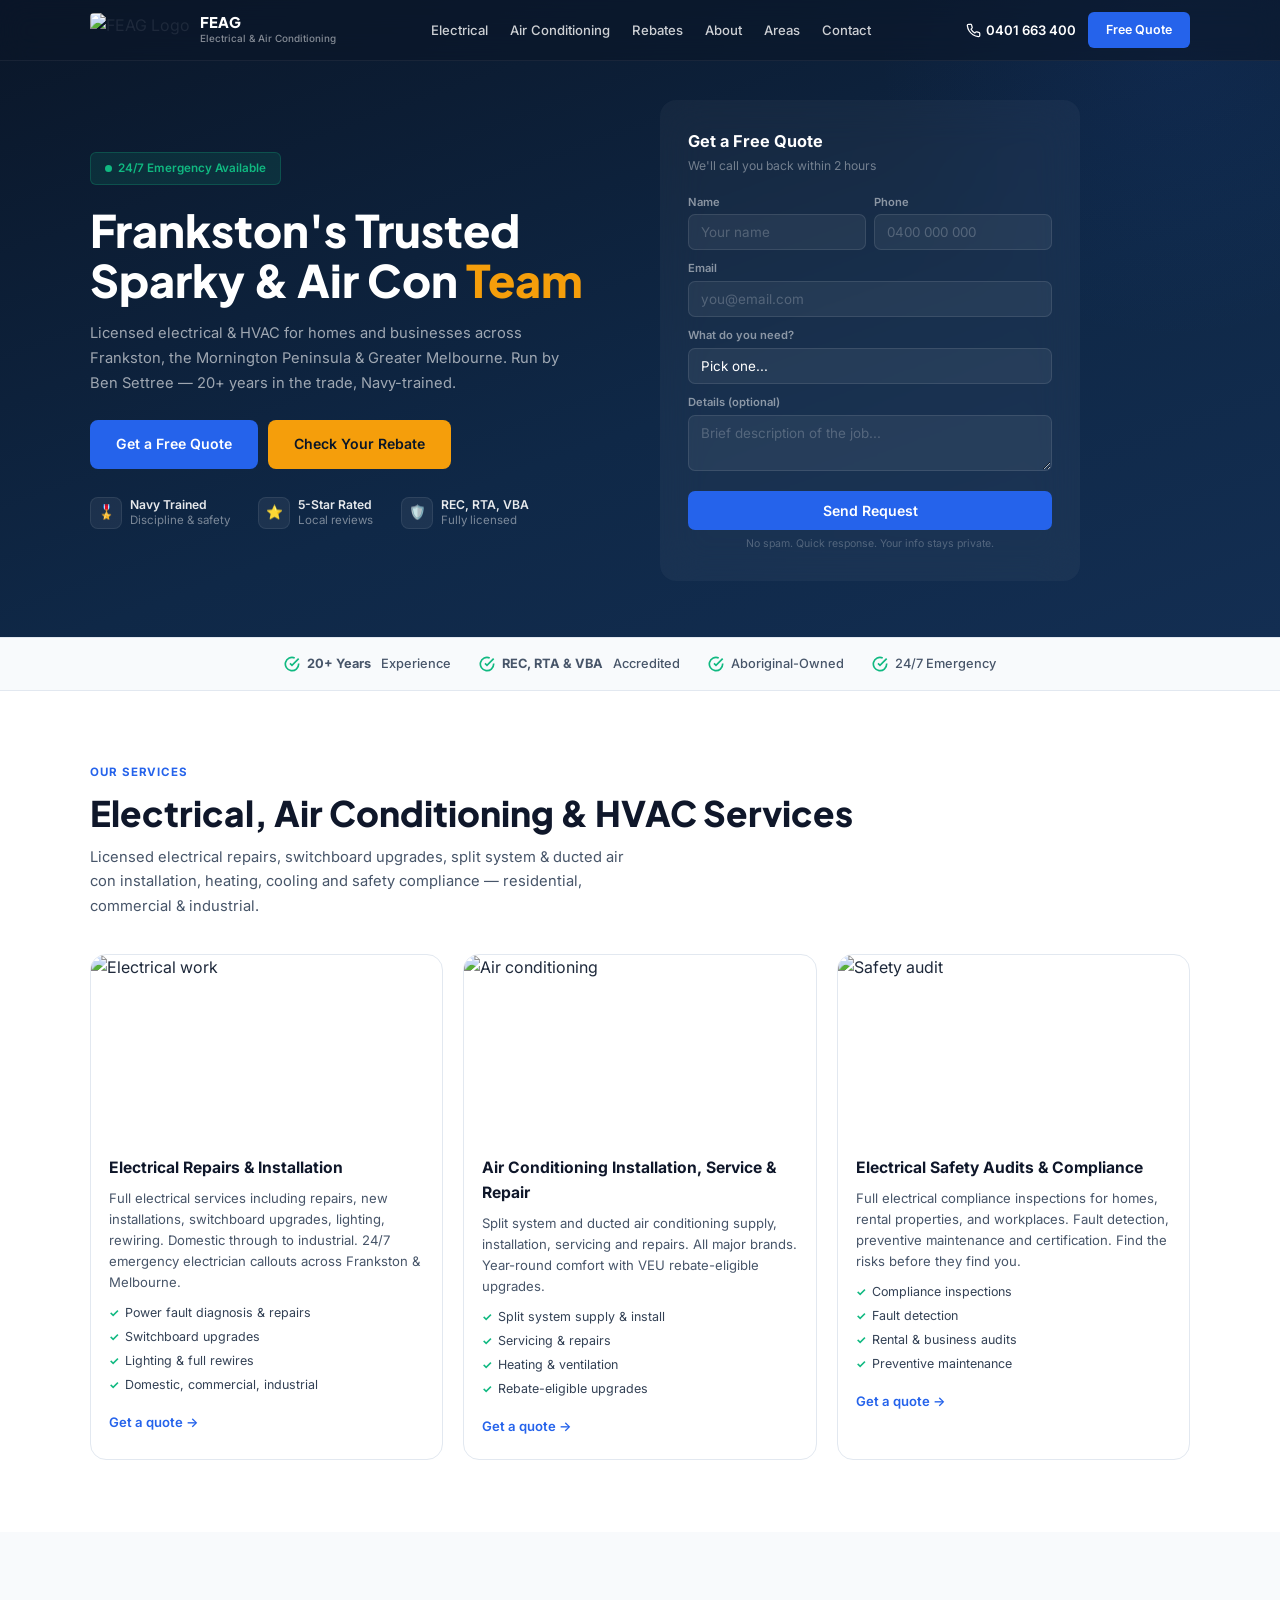
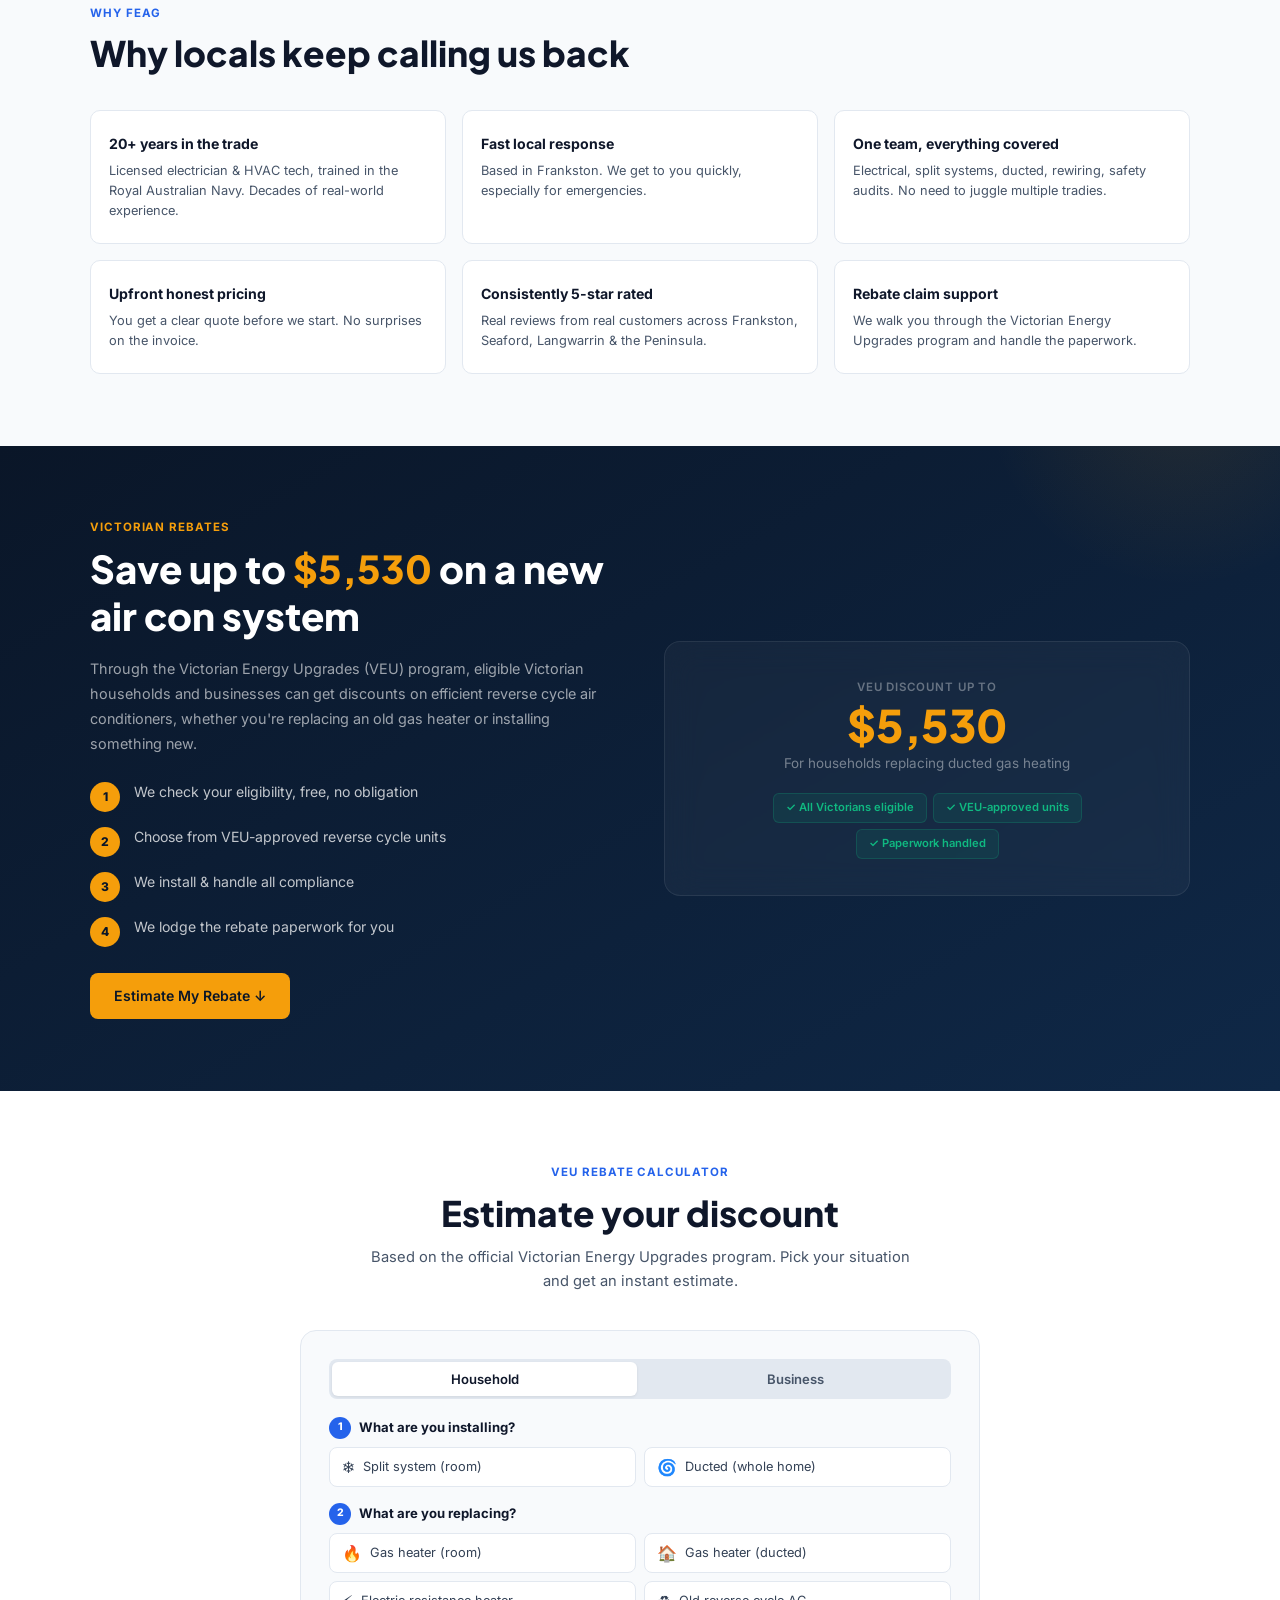
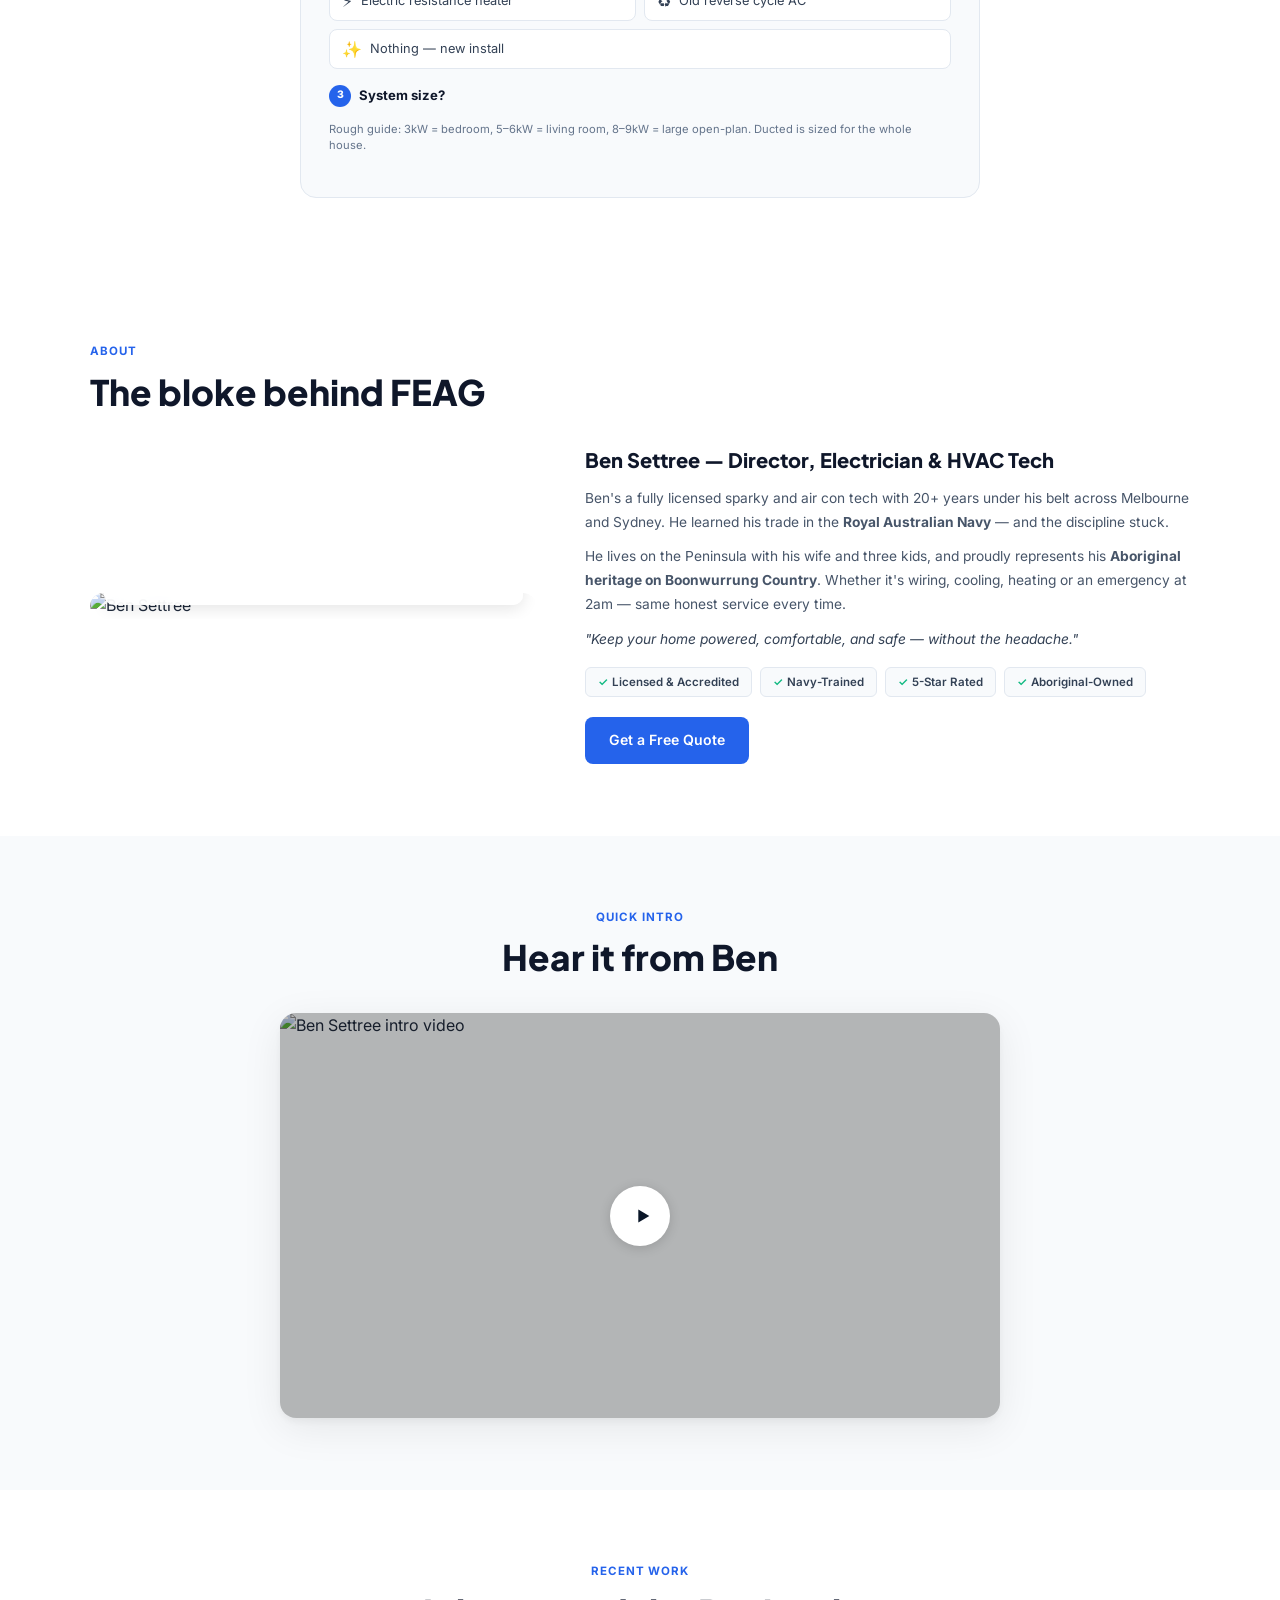
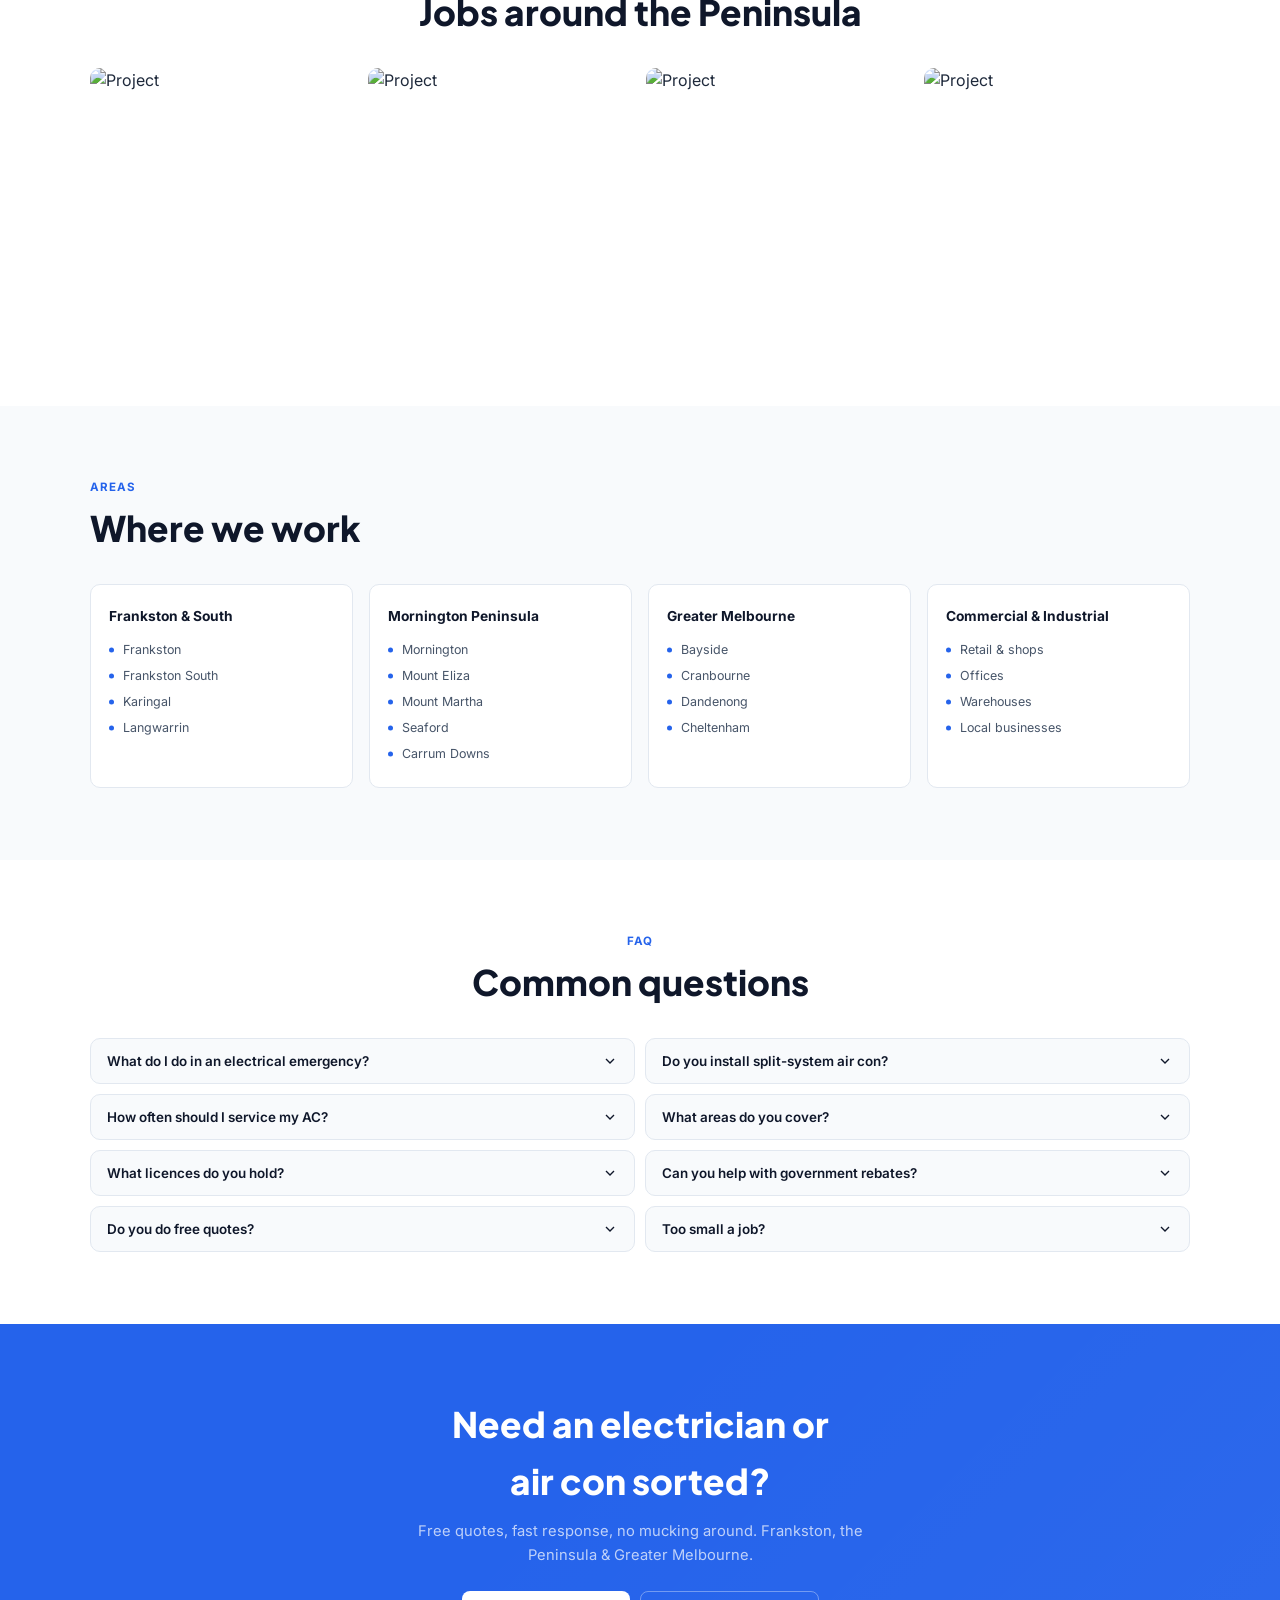
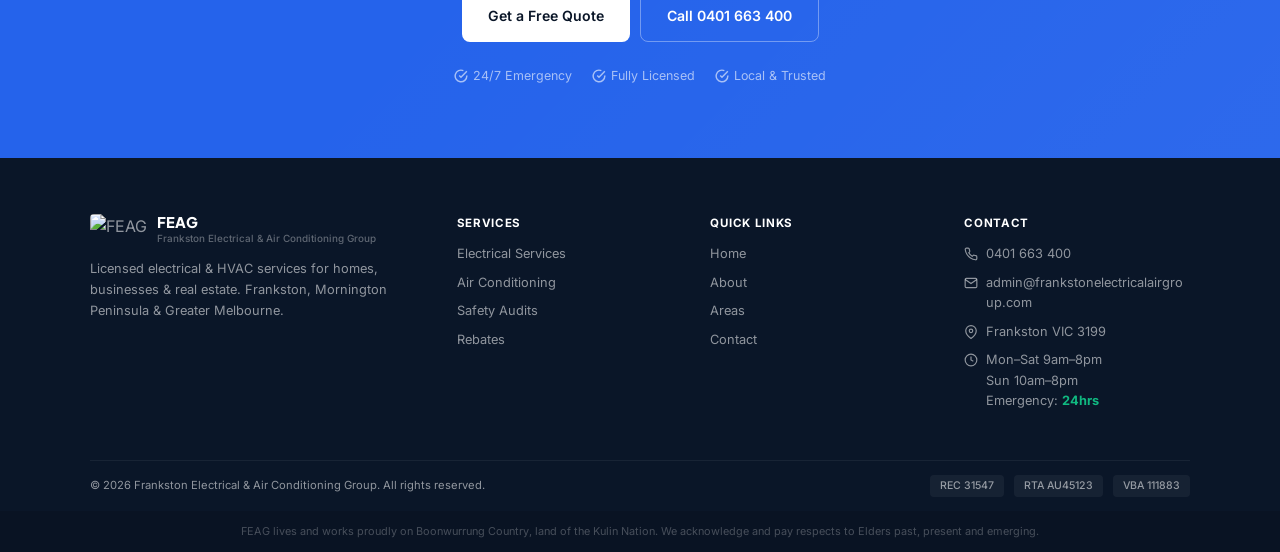
==== commit 4a068158: "Fix UTF-8 encoding corruption in index.html" ====
--- a/index.html
+++ b/index.html
@@ -1,9 +1,9 @@
-﻿<!DOCTYPE html>
+<!DOCTYPE html>
 <html lang="en">
 <head>
   <meta charset="UTF-8">
 
-  <!-- Google tag (gtag.js) â€” GA4 + Google Ads (only fires on production domain) -->
+  <!-- Google tag (gtag.js) — GA4 + Google Ads (only fires on production domain) -->
   <script>
     if (location.hostname === 'frankstonelectricalairgroup.com' || location.hostname === 'www.frankstonelectricalairgroup.com') {
       var s = document.createElement('script');
@@ -20,7 +20,7 @@
   </script>
   <meta name="viewport" content="width=device-width, initial-scale=1.0, viewport-fit=cover">
   <title>Frankston Electrical &amp; Air Group | Licensed Electrician, Air Conditioning &amp; HVAC Services | FEAG</title>
-  <meta name="description" content="FEAG â€” Frankston's licensed electrician &amp; air conditioning specialists. Electrical repairs, switchboard upgrades, split system &amp; ducted air con install, HVAC servicing, safety audits. 24/7 emergency callouts. Serving Frankston, Mornington Peninsula &amp; Greater Melbourne. REC 31547. Free quotes.">
+  <meta name="description" content="FEAG — Frankston's licensed electrician &amp; air conditioning specialists. Electrical repairs, switchboard upgrades, split system &amp; ducted air con install, HVAC servicing, safety audits. 24/7 emergency callouts. Serving Frankston, Mornington Peninsula &amp; Greater Melbourne. REC 31547. Free quotes.">
   <meta name="keywords" content="electrician Frankston, air conditioning Frankston, HVAC Frankston, electrical repairs Frankston, switchboard upgrade Frankston, split system install Frankston, ducted air conditioning Mornington Peninsula, emergency electrician Melbourne, air con service Seaford, electrical safety audit Langwarrin, VEU rebate electrician, Victorian Energy Upgrades air con, licensed electrician Mornington Peninsula, 24/7 electrician Frankston, air conditioning repair Carrum Downs, FEAG, Frankston Electrical and Air Group, heating and cooling Frankston, commercial electrician Frankston, residential electrician Melbourne">
   <meta name="robots" content="index, follow, max-snippet:-1, max-image-preview:large, max-video-preview:-1">
   <meta name="author" content="Frankston Electrical &amp; Air Conditioning Group">
@@ -33,7 +33,7 @@
   <meta property="og:description" content="Licensed electrician &amp; air conditioning services in Frankston, Mornington Peninsula &amp; Melbourne. Electrical repairs, split systems, ducted AC, switchboard upgrades, safety audits. 24/7 emergency. Free quotes.">
   <meta property="og:image" content="https://assets.cdn.filesafe.space/oECKc1PBCRjKy6bkZNRD/media/692452aae4747c6f50c30772.png">
   <meta property="og:locale" content="en_AU">
-  <meta property="og:site_name" content="FEAG â€” Frankston Electrical &amp; Air Group">
+  <meta property="og:site_name" content="FEAG — Frankston Electrical &amp; Air Group">
 
   <!-- Twitter -->
   <meta name="twitter:card" content="summary_large_image">
@@ -101,15 +101,15 @@
         <div class="hero-content">
           <div class="hero-badge"><span class="dot"></span> 24/7 Emergency Available</div>
           <h1>Frankston's Trusted<br>Sparky &amp; Air Con <em>Team</em></h1>
-          <p class="hero-p">Licensed electrical &amp; HVAC for homes and businesses across Frankston, the Mornington Peninsula &amp; Greater Melbourne. Run by Ben Settree â€” 20+ years in the trade, Navy-trained.</p>
+          <p class="hero-p">Licensed electrical &amp; HVAC for homes and businesses across Frankston, the Mornington Peninsula &amp; Greater Melbourne. Run by Ben Settree — 20+ years in the trade, Navy-trained.</p>
           <div class="hero-btns">
             <a href="/contact" class="btn btn-p">Get a Free Quote</a>
             <a href="#calculator" class="btn btn-a">Check Your Rebate</a>
           </div>
           <div class="hero-facts">
-            <div class="hf"><div class="hf-ico">ðŸŽ–ï¸</div><div class="hf-txt"><b>Navy Trained</b>Discipline &amp; safety</div></div>
-            <div class="hf"><div class="hf-ico">â­</div><div class="hf-txt"><b>5-Star Rated</b>Local reviews</div></div>
-            <div class="hf"><div class="hf-ico">ðŸ›¡ï¸</div><div class="hf-txt"><b>REC, RTA, VBA</b>Fully licensed</div></div>
+            <div class="hf"><div class="hf-ico">🎖️</div><div class="hf-txt"><b>Navy Trained</b>Discipline &amp; safety</div></div>
+            <div class="hf"><div class="hf-ico">⭐</div><div class="hf-txt"><b>5-Star Rated</b>Local reviews</div></div>
+            <div class="hf"><div class="hf-ico">🛡️</div><div class="hf-txt"><b>REC, RTA, VBA</b>Fully licensed</div></div>
           </div>
         </div>
         <div class="hero-form-wrap">
@@ -130,11 +130,11 @@
                 <label>What do you need?</label>
                 <select name="Service" required>
                   <option value="">Pick one...</option>
-                  <option>Electrical â€” Repairs</option>
-                  <option>Electrical â€” New Install</option>
+                  <option>Electrical — Repairs</option>
+                  <option>Electrical — New Install</option>
                   <option>Switchboard Upgrade</option>
-                  <option>Air Con â€” Install</option>
-                  <option>Air Con â€” Service/Repair</option>
+                  <option>Air Con — Install</option>
+                  <option>Air Con — Service/Repair</option>
                   <option>Heating &amp; Ventilation</option>
                   <option>Safety Audit</option>
                   <option>Emergency Callout</option>
@@ -168,7 +168,7 @@
       <div class="fi">
         <div class="tag">Our Services</div>
         <h2 class="h2">Electrical, Air Conditioning &amp; HVAC Services</h2>
-        <p class="sub">Licensed electrical repairs, switchboard upgrades, split system &amp; ducted air con installation, heating, cooling and safety compliance â€” residential, commercial &amp; industrial.</p>
+        <p class="sub">Licensed electrical repairs, switchboard upgrades, split system &amp; ducted air con installation, heating, cooling and safety compliance — residential, commercial &amp; industrial.</p>
       </div>
       <div class="srv-g">
         <div class="srv-c fi">
@@ -182,7 +182,7 @@
               <li>Lighting &amp; full rewires</li>
               <li>Domestic, commercial, industrial</li>
             </ul>
-            <a href="/contact" class="srv-link">Get a quote â†’</a>
+            <a href="/contact" class="srv-link">Get a quote →</a>
           </div>
         </div>
         <div class="srv-c fi">
@@ -196,7 +196,7 @@
               <li>Heating &amp; ventilation</li>
               <li>Rebate-eligible upgrades</li>
             </ul>
-            <a href="/contact" class="srv-link">Get a quote â†’</a>
+            <a href="/contact" class="srv-link">Get a quote →</a>
           </div>
         </div>
         <div class="srv-c fi">
@@ -210,7 +210,7 @@
               <li>Rental &amp; business audits</li>
               <li>Preventive maintenance</li>
             </ul>
-            <a href="/contact" class="srv-link">Get a quote â†’</a>
+            <a href="/contact" class="srv-link">Get a quote →</a>
           </div>
         </div>
       </div>
@@ -247,14 +247,14 @@
             <div class="rs"><div class="rs-n">3</div><span>We install &amp; handle all compliance</span></div>
             <div class="rs"><div class="rs-n">4</div><span>We lodge the rebate paperwork for you</span></div>
           </div>
-          <a href="#calculator" class="btn btn-a">Estimate My Rebate â†“</a>
+          <a href="#calculator" class="btn btn-a">Estimate My Rebate ↓</a>
           <div class="reb-card-inline">
             <div class="amt">$5,530</div>
             <div class="amts">For households replacing ducted gas heating</div>
             <div class="reb-tags">
-              <span class="reb-tag">âœ“ All Victorians eligible</span>
-              <span class="reb-tag">âœ“ VEU-approved units</span>
-              <span class="reb-tag">âœ“ Paperwork handled</span>
+              <span class="reb-tag">✓ All Victorians eligible</span>
+              <span class="reb-tag">✓ VEU-approved units</span>
+              <span class="reb-tag">✓ Paperwork handled</span>
             </div>
           </div>
         </div>
@@ -264,9 +264,9 @@
             <div class="amt">$5,530</div>
             <div class="amts">For households replacing ducted gas heating</div>
             <div class="reb-tags">
-              <span class="reb-tag">âœ“ All Victorians eligible</span>
-              <span class="reb-tag">âœ“ VEU-approved units</span>
-              <span class="reb-tag">âœ“ Paperwork handled</span>
+              <span class="reb-tag">✓ All Victorians eligible</span>
+              <span class="reb-tag">✓ VEU-approved units</span>
+              <span class="reb-tag">✓ Paperwork handled</span>
             </div>
           </div>
         </div>
@@ -289,31 +289,31 @@
         <div class="calc-step">
           <div class="cs-label"><span class="cs-num">1</span> What are you installing?</div>
           <div class="c-opts" id="cSys">
-            <button class="c-opt" onclick="pick(this,'sys','split')"><span class="oi">â„ï¸</span> Split system (room)</button>
-            <button class="c-opt" onclick="pick(this,'sys','ducted')"><span class="oi">ðŸŒ€</span> Ducted (whole home)</button>
+            <button class="c-opt" onclick="pick(this,'sys','split')"><span class="oi">❄️</span> Split system (room)</button>
+            <button class="c-opt" onclick="pick(this,'sys','ducted')"><span class="oi">🌀</span> Ducted (whole home)</button>
           </div>
         </div>
         <div class="calc-step">
           <div class="cs-label"><span class="cs-num">2</span> What are you replacing?</div>
           <div class="c-opts" id="cEx">
-            <button class="c-opt" onclick="pick(this,'ex','gas-room')"><span class="oi">ðŸ”¥</span> Gas heater (room)</button>
-            <button class="c-opt" onclick="pick(this,'ex','gas-ducted')"><span class="oi">ðŸ </span> Gas heater (ducted)</button>
-            <button class="c-opt" onclick="pick(this,'ex','electric')"><span class="oi">âš¡</span> Electric resistance heater</button>
-            <button class="c-opt" onclick="pick(this,'ex','old-rc')"><span class="oi">â™»ï¸</span> Old reverse cycle AC</button>
-            <button class="c-opt c-wide" onclick="pick(this,'ex','none')"><span class="oi">âœ¨</span> Nothing â€” new install</button>
+            <button class="c-opt" onclick="pick(this,'ex','gas-room')"><span class="oi">🔥</span> Gas heater (room)</button>
+            <button class="c-opt" onclick="pick(this,'ex','gas-ducted')"><span class="oi">🏠</span> Gas heater (ducted)</button>
+            <button class="c-opt" onclick="pick(this,'ex','electric')"><span class="oi">⚡</span> Electric resistance heater</button>
+            <button class="c-opt" onclick="pick(this,'ex','old-rc')"><span class="oi">♻️</span> Old reverse cycle AC</button>
+            <button class="c-opt c-wide" onclick="pick(this,'ex','none')"><span class="oi">✨</span> Nothing — new install</button>
           </div>
         </div>
         <div class="calc-step">
           <div class="cs-label"><span class="cs-num">3</span> System size?</div>
           <div class="c-sizes" id="cSz"></div>
-          <p class="c-hint">Rough guide: 3kW = bedroom, 5â€“6kW = living room, 8â€“9kW = large open-plan. Ducted is sized for the whole house.</p>
+          <p class="c-hint">Rough guide: 3kW = bedroom, 5–6kW = living room, 8–9kW = large open-plan. Ducted is sized for the whole house.</p>
         </div>
         <div class="c-res" id="cRes">
           <div class="c-res-lbl">Estimated VEU Discount</div>
           <div class="c-res-amt" id="cAmt"></div>
           <div class="c-res-sav" id="cSav"></div>
           <div class="c-res-min" id="cMin"></div>
-          <a href="/contact" class="btn btn-a">Check My Eligibility With FEAG â†’</a>
+          <a href="/contact" class="btn btn-a">Check My Eligibility With FEAG →</a>
           <p class="c-res-note">Estimates based on the Victorian Energy Upgrades program (energy.vic.gov.au). Actual discount depends on VEEC certificate price, location &amp; install costs. Minimum customer contribution: $200 per non-ducted unit under 10kW, $1,000 per ducted/multi-split or non-ducted over 10kW. Products must be VEU-approved with min. 5-year warranty. Property must be 2+ years old if replacing existing system. All Victorian households &amp; businesses eligible.</p>
         </div>
       </div>
@@ -328,20 +328,20 @@
           <img src="https://images.leadconnectorhq.com/image/f_webp/q_80/r_900/u_https://assets.cdn.filesafe.space/oECKc1PBCRjKy6bkZNRD/media/6922ae3a995c4b5ce4a09103.png" alt="Ben Settree">
           <div class="about-float">
             <div class="af-s"><div class="af-n">20+</div><div class="af-l">Years</div></div>
-            <div class="af-s"><div class="af-n">â­ 5.0</div><div class="af-l">Rating</div></div>
+            <div class="af-s"><div class="af-n">⭐ 5.0</div><div class="af-l">Rating</div></div>
             <div class="af-s"><div class="af-n">24/7</div><div class="af-l">Emergency</div></div>
           </div>
         </div>
         <div class="about-txt fi">
-          <h3>Ben Settree â€” Director, Electrician &amp; HVAC Tech</h3>
-          <p>Ben's a fully licensed sparky and air con tech with 20+ years under his belt across Melbourne and Sydney. He learned his trade in the <b>Royal Australian Navy</b> â€” and the discipline stuck.</p>
-          <p>He lives on the Peninsula with his wife and three kids, and proudly represents his <b>Aboriginal heritage on Boonwurrung Country</b>. Whether it's wiring, cooling, heating or an emergency at 2am â€” same honest service every time.</p>
-          <p style="color:var(--g700);font-style:italic">"Keep your home powered, comfortable, and safe â€” without the headache."</p>
+          <h3>Ben Settree — Director, Electrician &amp; HVAC Tech</h3>
+          <p>Ben's a fully licensed sparky and air con tech with 20+ years under his belt across Melbourne and Sydney. He learned his trade in the <b>Royal Australian Navy</b> — and the discipline stuck.</p>
+          <p>He lives on the Peninsula with his wife and three kids, and proudly represents his <b>Aboriginal heritage on Boonwurrung Country</b>. Whether it's wiring, cooling, heating or an emergency at 2am — same honest service every time.</p>
+          <p style="color:var(--g700);font-style:italic">"Keep your home powered, comfortable, and safe — without the headache."</p>
           <div class="about-tags">
-            <span class="a-tag"><span class="ck">âœ“</span> Licensed &amp; Accredited</span>
-            <span class="a-tag"><span class="ck">âœ“</span> Navy-Trained</span>
-            <span class="a-tag"><span class="ck">âœ“</span> 5-Star Rated</span>
-            <span class="a-tag"><span class="ck">âœ“</span> Aboriginal-Owned</span>
+            <span class="a-tag"><span class="ck">✓</span> Licensed &amp; Accredited</span>
+            <span class="a-tag"><span class="ck">✓</span> Navy-Trained</span>
+            <span class="a-tag"><span class="ck">✓</span> 5-Star Rated</span>
+            <span class="a-tag"><span class="ck">✓</span> Aboriginal-Owned</span>
           </div>
           <a href="/contact" class="btn btn-p">Get a Free Quote</a>
         </div>
@@ -399,13 +399,13 @@
       </div>
       <div class="faq-g">
         <div class="fq fi"><button class="fq-q" onclick="tFaq(this)">What do I do in an electrical emergency?<svg class="fq-chev" xmlns="http://www.w3.org/2000/svg" fill="none" stroke="currentColor" stroke-width="2" viewBox="0 0 24 24"><path d="M6 9l6 6 6-6"/></svg></button><div class="fq-a"><div class="fq-ai">Kill the power at the main switchboard if it's safe to. Then call us on <b>0401 663 400</b>. We do 24/7 emergency callouts across Frankston &amp; the Peninsula.</div></div></div>
-        <div class="fq fi"><button class="fq-q" onclick="tFaq(this)">Do you install split-system air con?<svg class="fq-chev" xmlns="http://www.w3.org/2000/svg" fill="none" stroke="currentColor" stroke-width="2" viewBox="0 0 24 24"><path d="M6 9l6 6 6-6"/></svg></button><div class="fq-a"><div class="fq-ai">Yep â€” supply, install, service and repair all major brands. We also help with VEU rebates if your unit qualifies.</div></div></div>
+        <div class="fq fi"><button class="fq-q" onclick="tFaq(this)">Do you install split-system air con?<svg class="fq-chev" xmlns="http://www.w3.org/2000/svg" fill="none" stroke="currentColor" stroke-width="2" viewBox="0 0 24 24"><path d="M6 9l6 6 6-6"/></svg></button><div class="fq-a"><div class="fq-ai">Yep — supply, install, service and repair all major brands. We also help with VEU rebates if your unit qualifies.</div></div></div>
         <div class="fq fi"><button class="fq-q" onclick="tFaq(this)">How often should I service my AC?<svg class="fq-chev" xmlns="http://www.w3.org/2000/svg" fill="none" stroke="currentColor" stroke-width="2" viewBox="0 0 24 24"><path d="M6 9l6 6 6-6"/></svg></button><div class="fq-a"><div class="fq-ai">Once a year is ideal. Keeps it running efficiently, saves on power bills, and catches problems early.</div></div></div>
         <div class="fq fi"><button class="fq-q" onclick="tFaq(this)">What areas do you cover?<svg class="fq-chev" xmlns="http://www.w3.org/2000/svg" fill="none" stroke="currentColor" stroke-width="2" viewBox="0 0 24 24"><path d="M6 9l6 6 6-6"/></svg></button><div class="fq-a"><div class="fq-ai">Frankston, Frankston South, Seaford, Langwarrin, Mornington, Mt Eliza, Mt Martha, Carrum Downs, Bayside, and wider Melbourne.</div></div></div>
         <div class="fq fi"><button class="fq-q" onclick="tFaq(this)">What licences do you hold?<svg class="fq-chev" xmlns="http://www.w3.org/2000/svg" fill="none" stroke="currentColor" stroke-width="2" viewBox="0 0 24 24"><path d="M6 9l6 6 6-6"/></svg></button><div class="fq-a"><div class="fq-ai"><b>REC 31547</b> (Registered Electrical Contractor), <b>RTA AU45123</b> (Refrigeration Trading), <b>VBA 111883</b> (Victorian Building Authority).</div></div></div>
         <div class="fq fi"><button class="fq-q" onclick="tFaq(this)">Can you help with government rebates?<svg class="fq-chev" xmlns="http://www.w3.org/2000/svg" fill="none" stroke="currentColor" stroke-width="2" viewBox="0 0 24 24"><path d="M6 9l6 6 6-6"/></svg></button><div class="fq-a"><div class="fq-ai">Yes. We assess eligibility, guide you to approved units, and handle the VEU rebate claim. Discounts from $70 up to $5,530 depending on the job.</div></div></div>
         <div class="fq fi"><button class="fq-q" onclick="tFaq(this)">Do you do free quotes?<svg class="fq-chev" xmlns="http://www.w3.org/2000/svg" fill="none" stroke="currentColor" stroke-width="2" viewBox="0 0 24 24"><path d="M6 9l6 6 6-6"/></svg></button><div class="fq-a"><div class="fq-ai">Always. Free quotes on all electrical, heating, cooling, and safety audit work. No pressure.</div></div></div>
-        <div class="fq fi"><button class="fq-q" onclick="tFaq(this)">Too small a job?<svg class="fq-chev" xmlns="http://www.w3.org/2000/svg" fill="none" stroke="currentColor" stroke-width="2" viewBox="0 0 24 24"><path d="M6 9l6 6 6-6"/></svg></button><div class="fq-a"><div class="fq-ai">No such thing. From a single powerpoint to a full rewire â€” residential, commercial, industrial. We do it all.</div></div></div>
+        <div class="fq fi"><button class="fq-q" onclick="tFaq(this)">Too small a job?<svg class="fq-chev" xmlns="http://www.w3.org/2000/svg" fill="none" stroke="currentColor" stroke-width="2" viewBox="0 0 24 24"><path d="M6 9l6 6 6-6"/></svg></button><div class="fq-a"><div class="fq-ai">No such thing. From a single powerpoint to a full rewire — residential, commercial, industrial. We do it all.</div></div></div>
       </div>
     </div>
   </section>
@@ -434,11 +434,11 @@
             <label>What do you need?</label>
             <select name="Service" required>
               <option value="">Pick one...</option>
-              <option>Electrical â€” Repairs</option>
-              <option>Electrical â€” New Install</option>
+              <option>Electrical — Repairs</option>
+              <option>Electrical — New Install</option>
               <option>Switchboard Upgrade</option>
-              <option>Air Con â€” Install</option>
-              <option>Air Con â€” Service/Repair</option>
+              <option>Air Con — Install</option>
+              <option>Air Con — Service/Repair</option>
               <option>Heating &amp; Ventilation</option>
               <option>Safety Audit</option>
               <option>Emergency Callout</option>
@@ -492,7 +492,7 @@
           <div class="ftr-ci"><svg xmlns="http://www.w3.org/2000/svg" width="14" height="14" fill="none" stroke="currentColor" stroke-width="2" viewBox="0 0 24 24"><path d="M22 16.92v3a2 2 0 01-2.18 2 19.79 19.79 0 01-8.63-3.07 19.5 19.5 0 01-6-6 19.79 19.79 0 01-3.07-8.67A2 2 0 014.11 2h3a2 2 0 012 1.72c.127.96.361 1.903.7 2.81a2 2 0 01-.45 2.11L8.09 9.91a16 16 0 006 6l1.27-1.27a2 2 0 012.11-.45c.907.339 1.85.573 2.81.7A2 2 0 0122 16.92z"/></svg><a href="tel:0401663400">0401 663 400</a></div>
           <div class="ftr-ci"><svg xmlns="http://www.w3.org/2000/svg" width="14" height="14" fill="none" stroke="currentColor" stroke-width="2" viewBox="0 0 24 24"><path d="M4 4h16c1.1 0 2 .9 2 2v12c0 1.1-.9 2-2 2H4c-1.1 0-2-.9-2-2V6c0-1.1.9-2 2-2z"/><path d="M22 6l-10 7L2 6"/></svg><a href="mailto:admin@frankstonelectricalairgroup.com" style="word-break:break-all">admin@frankstonelectricalairgroup.com</a></div>
           <div class="ftr-ci"><svg xmlns="http://www.w3.org/2000/svg" width="14" height="14" fill="none" stroke="currentColor" stroke-width="2" viewBox="0 0 24 24"><path d="M21 10c0 7-9 13-9 13s-9-6-9-13a9 9 0 0118 0z"/><circle cx="12" cy="10" r="3"/></svg> Frankston VIC 3199</div>
-          <div class="ftr-ci" style="margin-top:6px"><svg xmlns="http://www.w3.org/2000/svg" width="14" height="14" fill="none" stroke="currentColor" stroke-width="2" viewBox="0 0 24 24"><circle cx="12" cy="12" r="10"/><path d="M12 6v6l4 2"/></svg><span>Monâ€“Sat 9amâ€“8pm<br>Sun 10amâ€“8pm<br>Emergency: <b style="color:var(--green)">24hrs</b></span></div>
+          <div class="ftr-ci" style="margin-top:6px"><svg xmlns="http://www.w3.org/2000/svg" width="14" height="14" fill="none" stroke="currentColor" stroke-width="2" viewBox="0 0 24 24"><circle cx="12" cy="12" r="10"/><path d="M12 6v6l4 2"/></svg><span>Mon–Sat 9am–8pm<br>Sun 10am–8pm<br>Emergency: <b style="color:var(--green)">24hrs</b></span></div>
         </div>
       </div>
       <div class="ftr-bot">
@@ -629,7 +629,7 @@
         "name": "Do you install split-system air con?",
         "acceptedAnswer": {
           "@type": "Answer",
-          "text": "Yes â€” we supply, install, service and repair all major brands of split system air conditioners. We also help with VEU rebates if your unit qualifies."
+          "text": "Yes — we supply, install, service and repair all major brands of split system air conditioners. We also help with VEU rebates if your unit qualifies."
         }
       },
       {
@@ -677,7 +677,7 @@
         "name": "Is any job too small?",
         "acceptedAnswer": {
           "@type": "Answer",
-          "text": "No job is too small. From a single powerpoint to a full rewire â€” residential, commercial, industrial. We do it all."
+          "text": "No job is too small. From a single powerpoint to a full rewire — residential, commercial, industrial. We do it all."
         }
       }
     ]
@@ -716,9 +716,9 @@
         .then(function(r){ return r.json(); })
         .then(function(res){
           if(res.success){
-            form.innerHTML = '<div style="text-align:center;padding:24px 0"><p style="font-size:1.1rem;font-weight:700;color:#10b981;margin-bottom:6px">âœ… Thanks â€” all done!</p><p style="font-size:.88rem;color:#64748b">Ben will reply ASAP (usually within minutes).</p></div>';
+            form.innerHTML = '<div style="text-align:center;padding:24px 0"><p style="font-size:1.1rem;font-weight:700;color:#10b981;margin-bottom:6px">✅ Thanks — all done!</p><p style="font-size:.88rem;color:#64748b">Ben will reply ASAP (usually within minutes).</p></div>';
           } else {
-            btn.textContent = 'Error â€” Try Again';
+            btn.textContent = 'Error — Try Again';
             btn.disabled = false;
           }
         })
@@ -737,7 +737,7 @@
     const obs=new IntersectionObserver(en=>{en.forEach(e=>{if(e.isIntersecting)e.target.classList.add('v')})},{threshold:.08,rootMargin:'0px 0px -30px 0px'});
     document.querySelectorAll('.fi').forEach(e=>obs.observe(e));
 
-    /* Smooth scroll â€” redirect #contact to #contact-mobile on small screens */
+    /* Smooth scroll — redirect #contact to #contact-mobile on small screens */
     document.querySelectorAll('a[href^="#"]').forEach(l=>{l.addEventListener('click',e=>{e.preventDefault();let href=l.getAttribute('href');if(href==='#contact'&&window.innerWidth<=1024){href='#contact-mobile'}const t=document.querySelector(href);if(t){closeMob();t.scrollIntoView({behavior:'smooth',block:'start'})}})});
 
     /* Video */
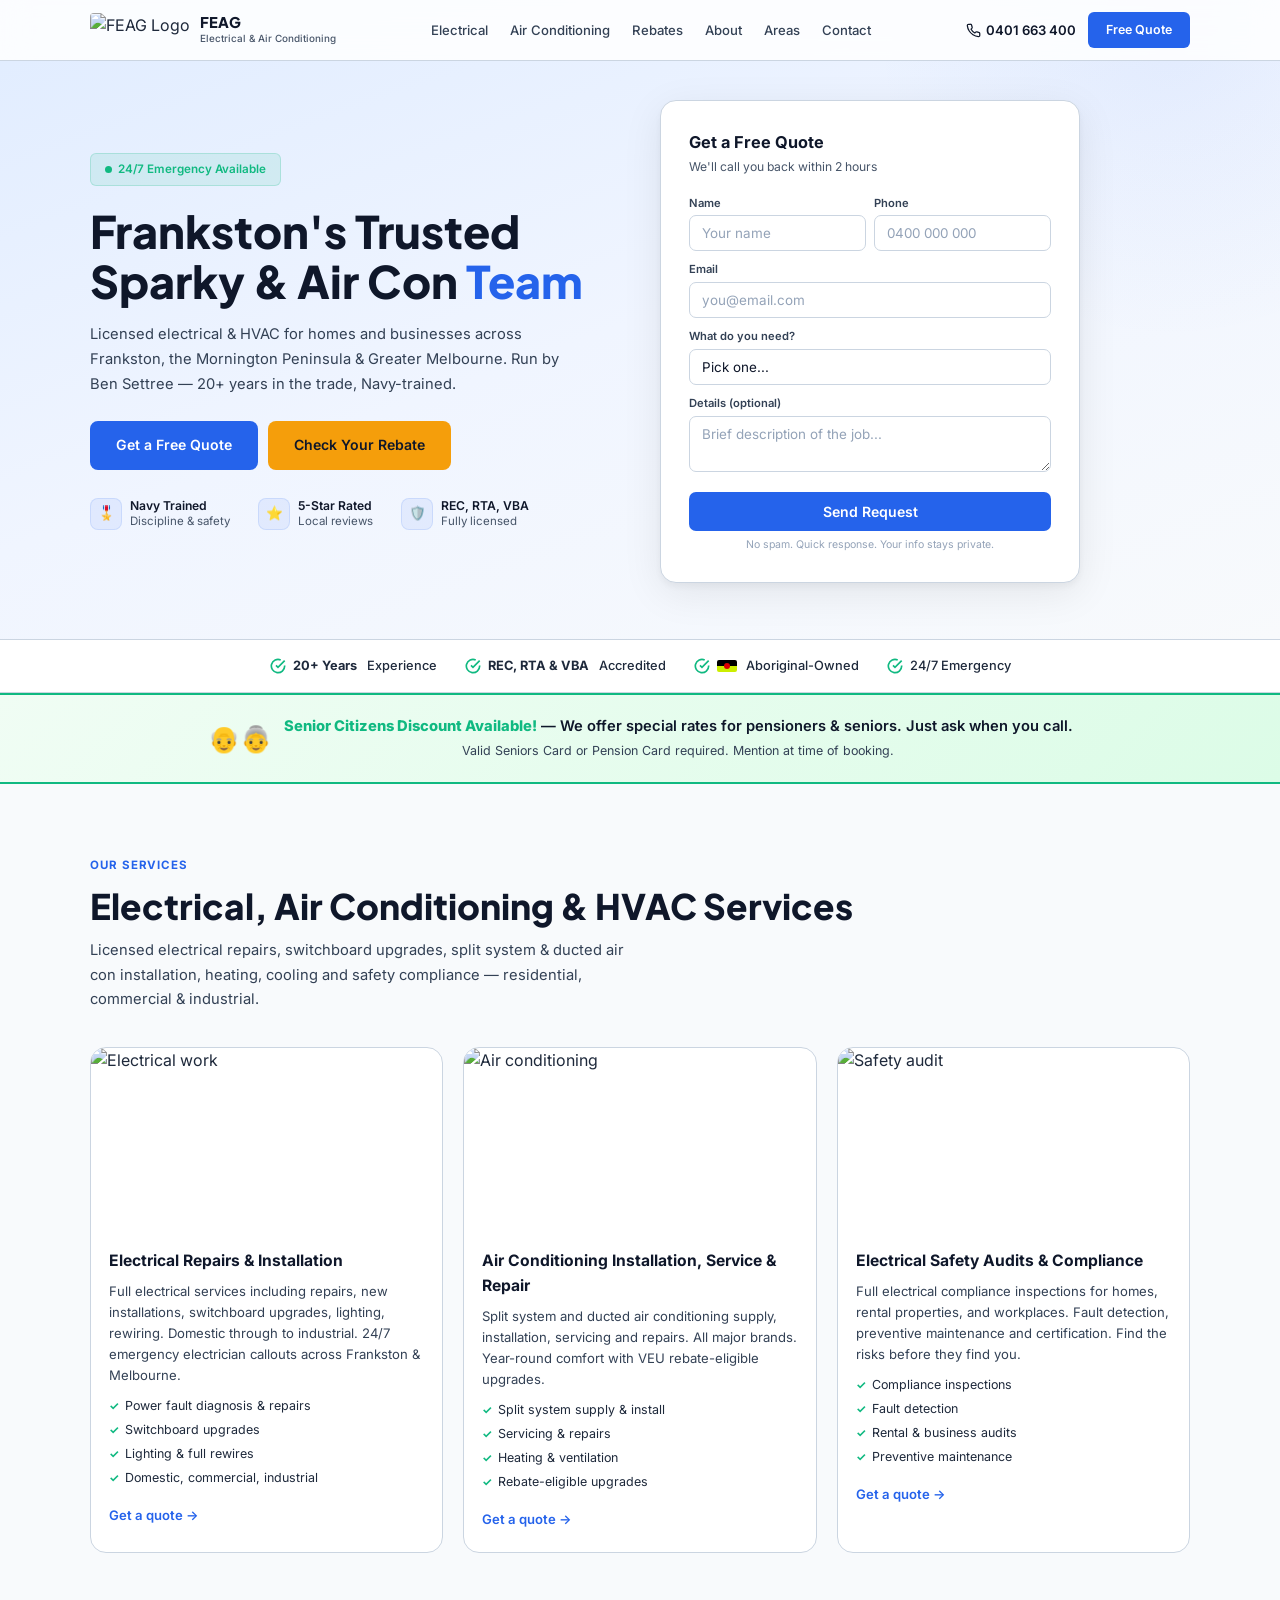
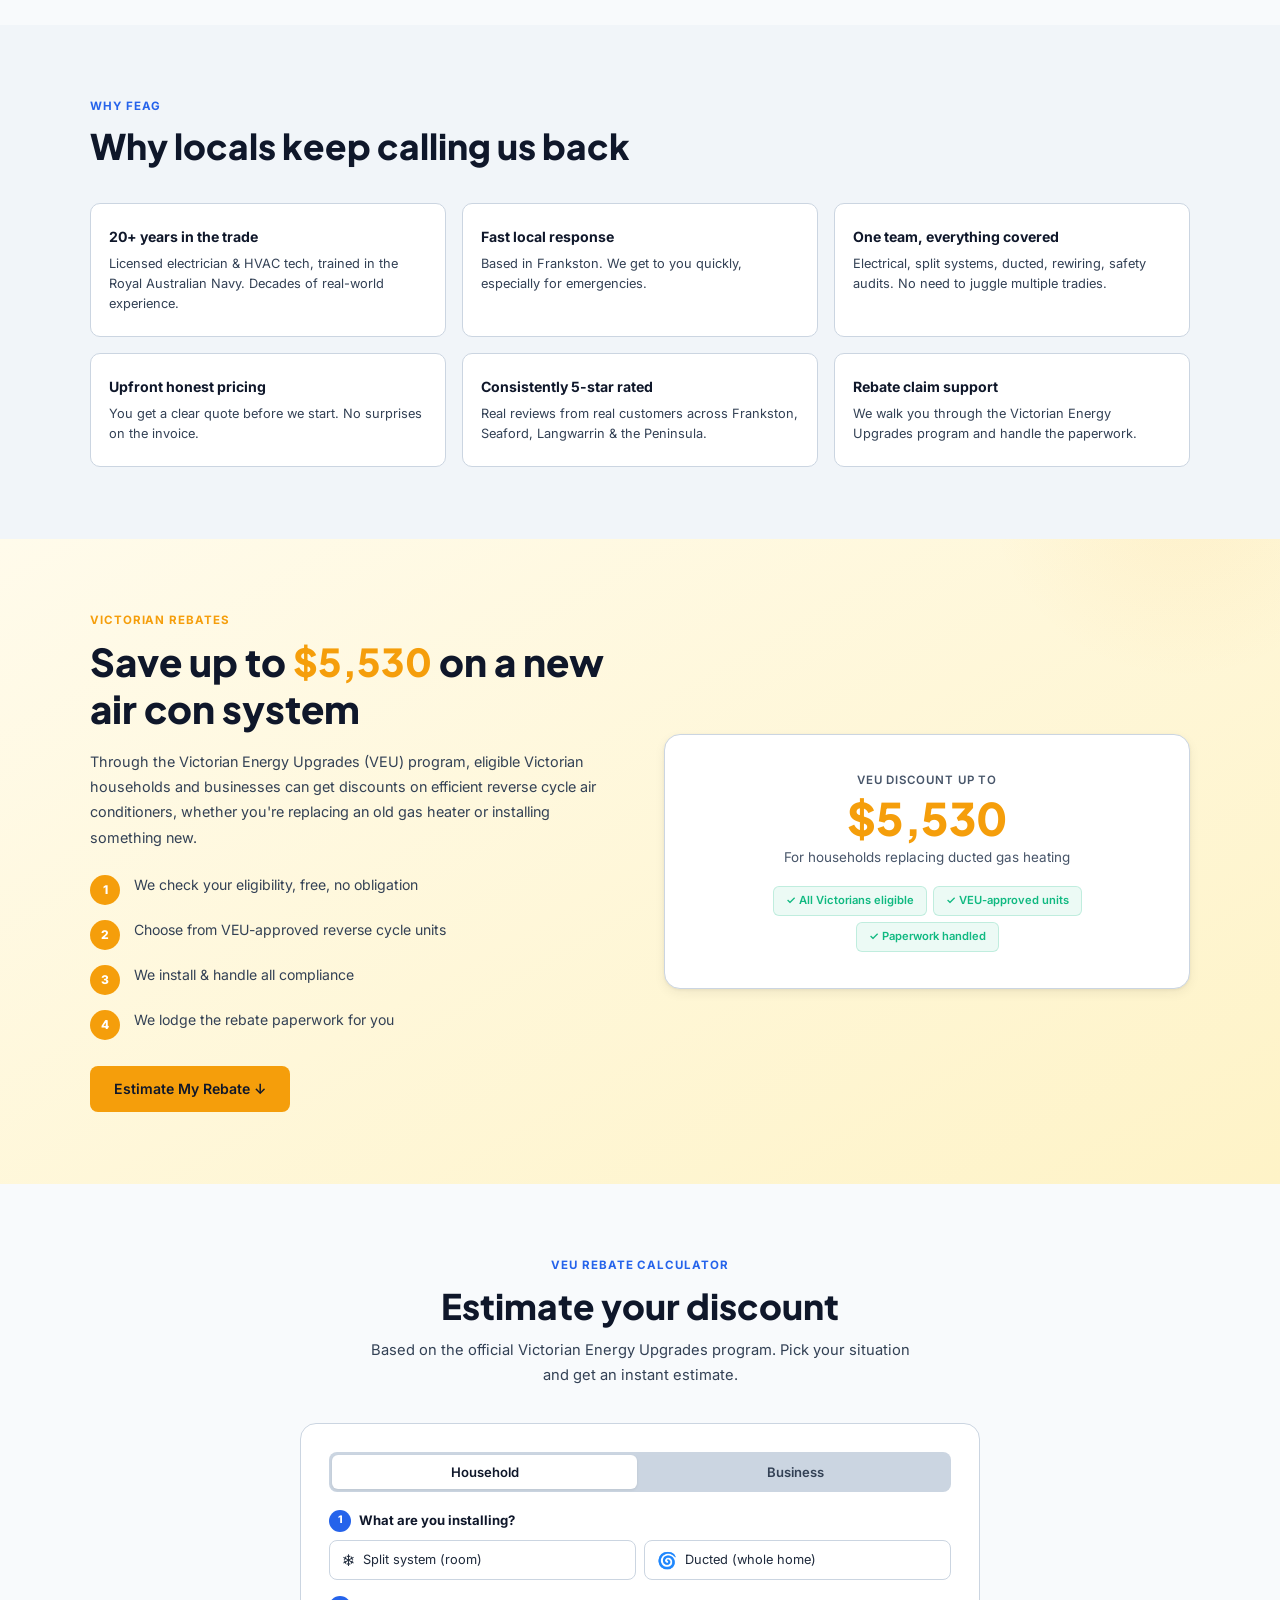
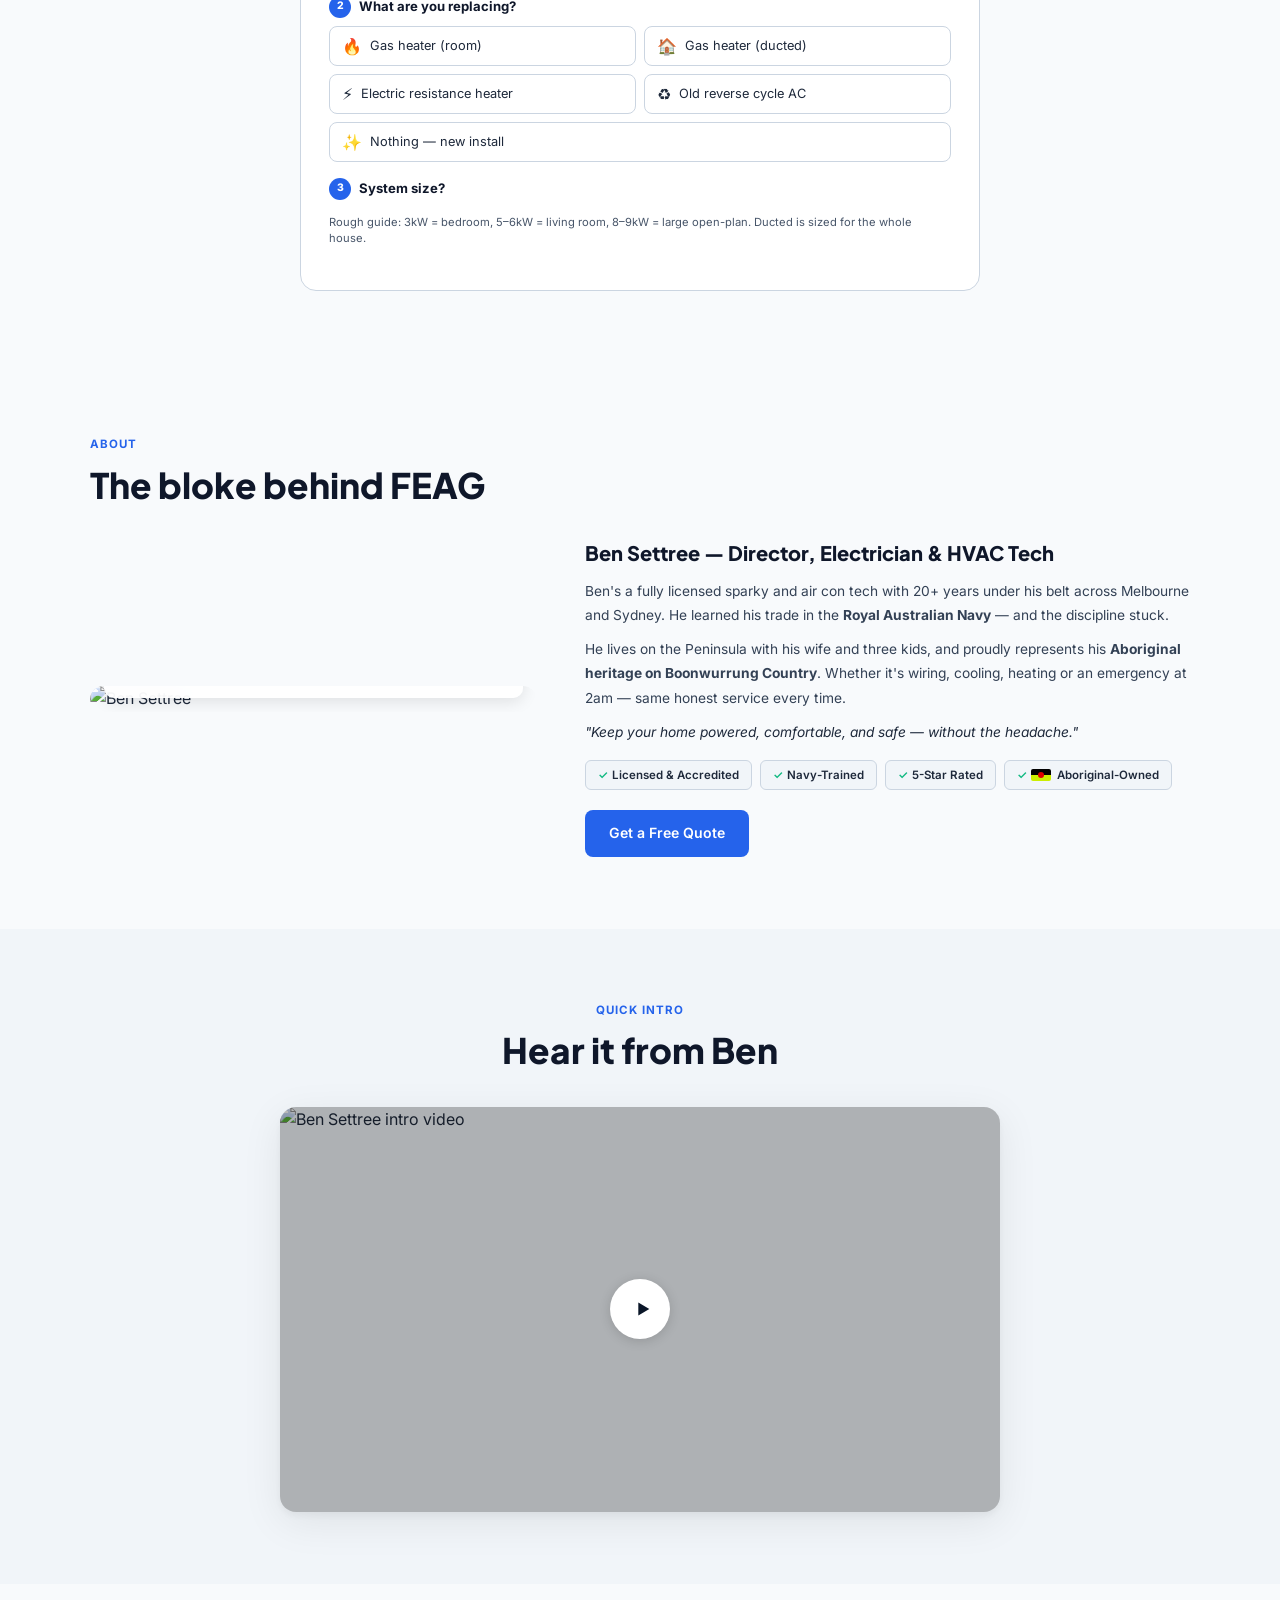
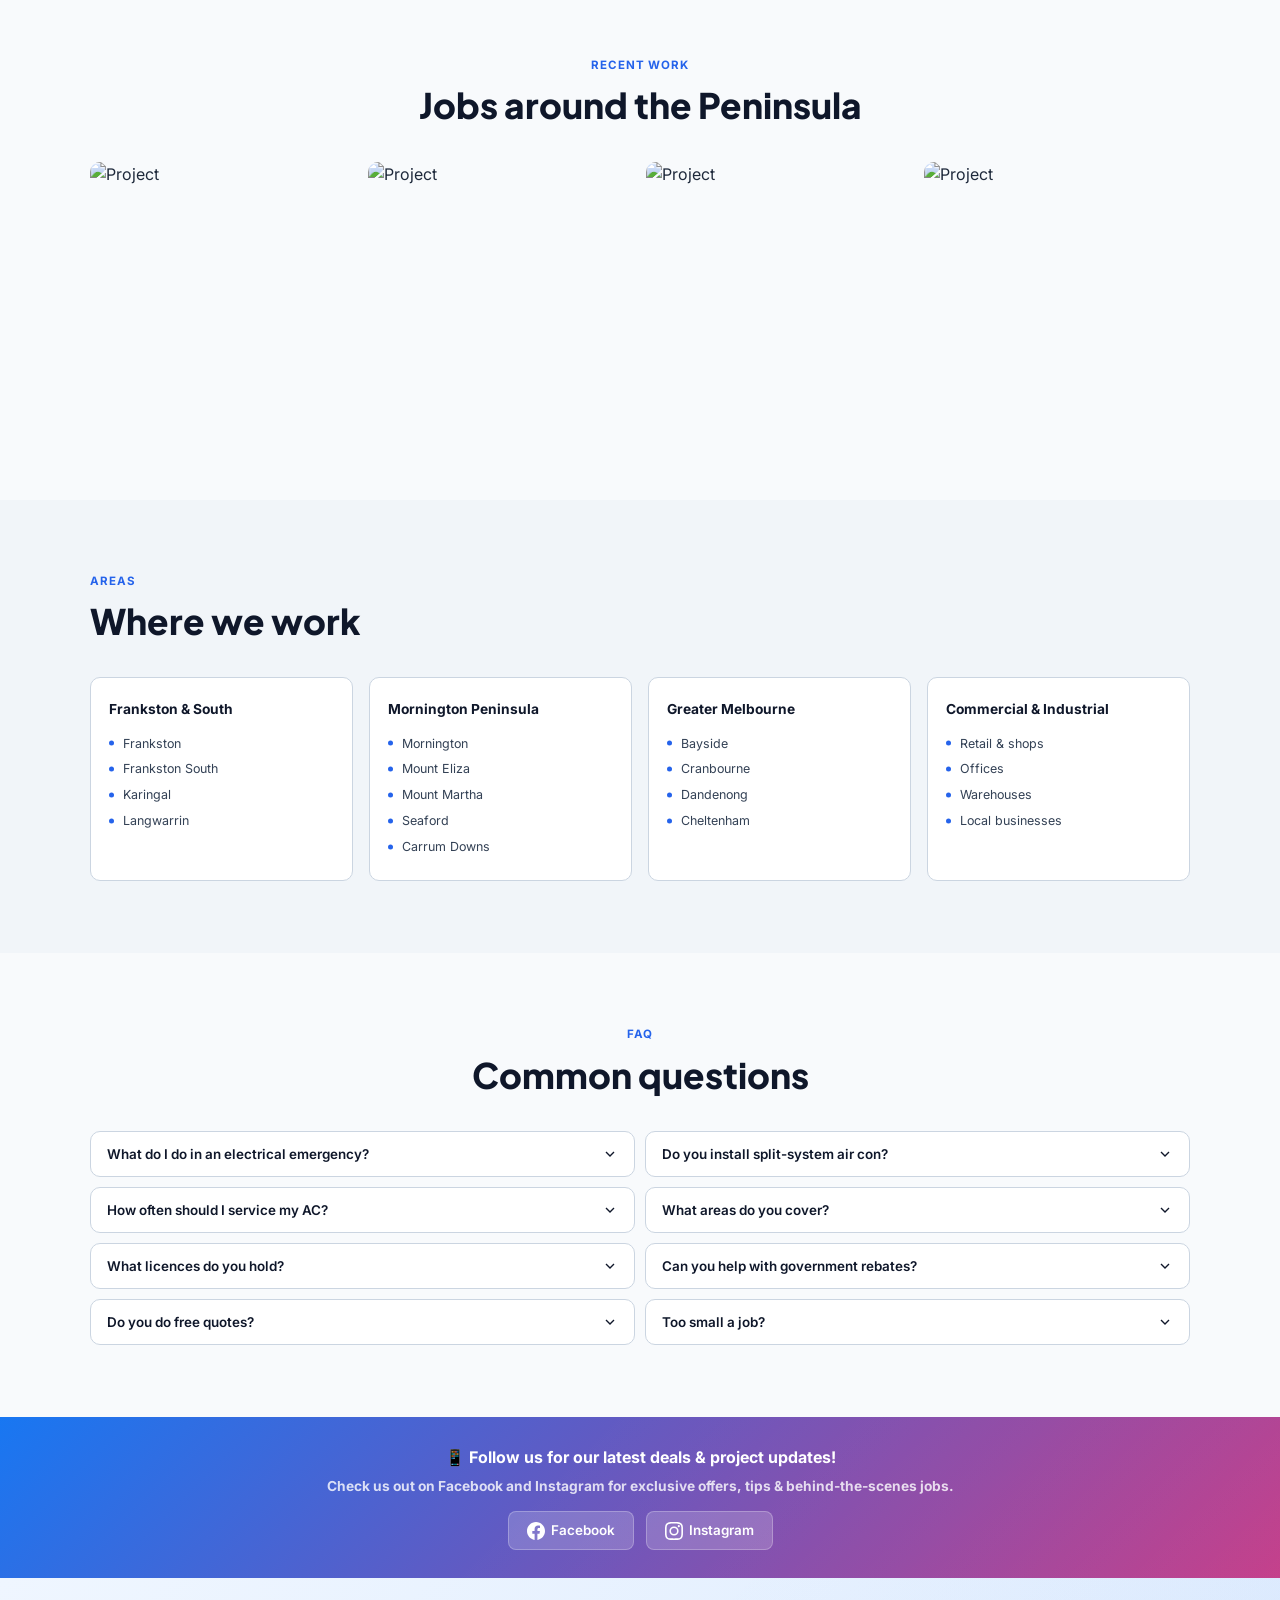
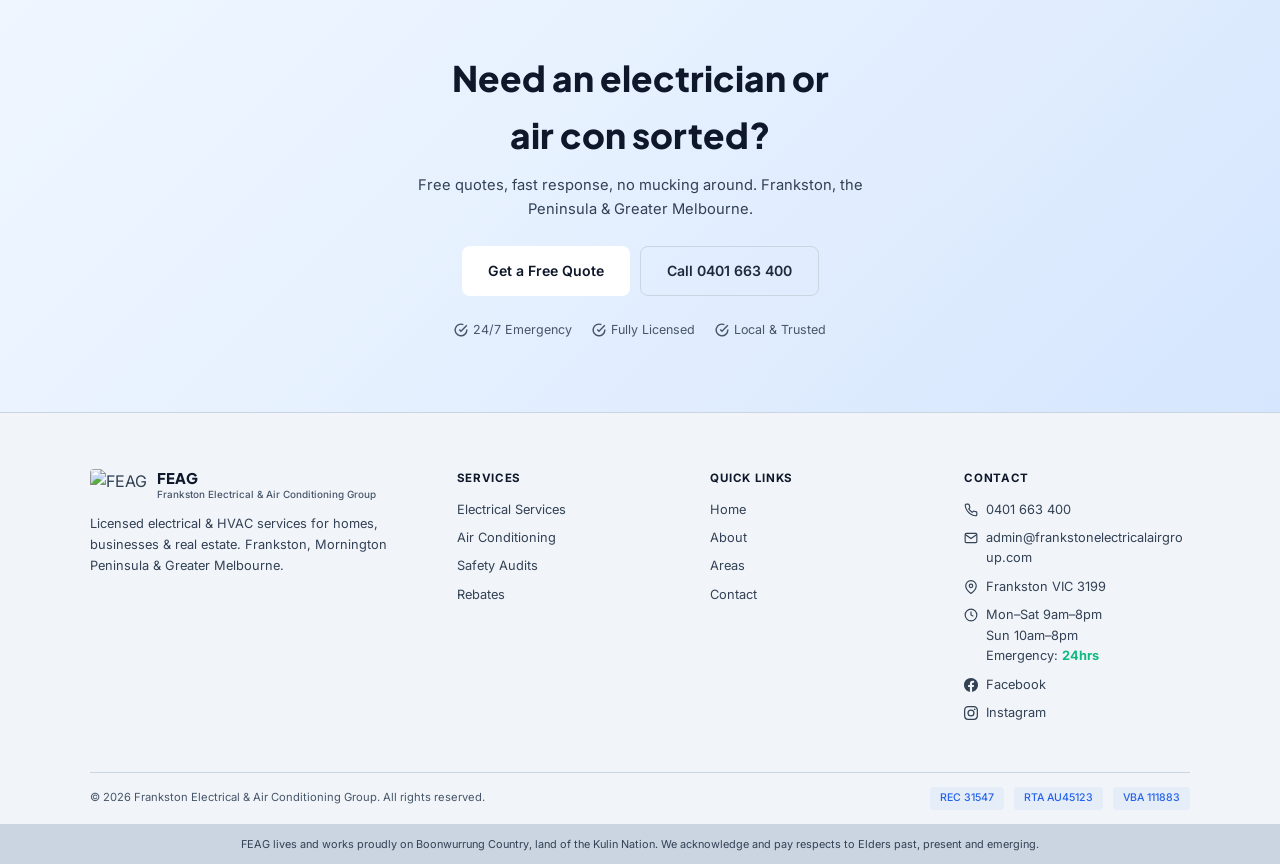
==== commit 22de680c: "Add files via upload" ====
--- a/index.html
+++ b/index.html
@@ -157,9 +157,16 @@
       <div class="proof-row">
         <span class="pi"><svg xmlns="http://www.w3.org/2000/svg" fill="none" stroke="currentColor" stroke-width="2.5" viewBox="0 0 24 24"><path d="M22 11.08V12a10 10 0 11-5.93-9.14"/><path d="M22 4L12 14.01l-3-3"/></svg> <b>20+ Years</b>&nbsp;Experience</span>
         <span class="pi"><svg xmlns="http://www.w3.org/2000/svg" fill="none" stroke="currentColor" stroke-width="2.5" viewBox="0 0 24 24"><path d="M22 11.08V12a10 10 0 11-5.93-9.14"/><path d="M22 4L12 14.01l-3-3"/></svg> <b>REC, RTA &amp; VBA</b>&nbsp;Accredited</span>
-        <span class="pi"><svg xmlns="http://www.w3.org/2000/svg" fill="none" stroke="currentColor" stroke-width="2.5" viewBox="0 0 24 24"><path d="M22 11.08V12a10 10 0 11-5.93-9.14"/><path d="M22 4L12 14.01l-3-3"/></svg> Aboriginal-Owned</span>
+        <span class="pi"><svg xmlns="http://www.w3.org/2000/svg" fill="none" stroke="currentColor" stroke-width="2.5" viewBox="0 0 24 24"><path d="M22 11.08V12a10 10 0 11-5.93-9.14"/><path d="M22 4L12 14.01l-3-3"/></svg> <span class="flag-sm"><span class="flag-top"></span><span class="flag-bot"></span><span class="flag-dot"></span></span> Aboriginal-Owned</span>
         <span class="pi"><svg xmlns="http://www.w3.org/2000/svg" fill="none" stroke="currentColor" stroke-width="2.5" viewBox="0 0 24 24"><path d="M22 11.08V12a10 10 0 11-5.93-9.14"/><path d="M22 4L12 14.01l-3-3"/></svg> 24/7 Emergency</span>
       </div>
+    </div>
+  </div>
+
+  <div class="senior-banner">
+    <div class="wrap">
+      <span class="senior-ico">👴👵</span>
+      <p><span>Senior Citizens Discount Available!</span> — We offer special rates for pensioners &amp; seniors. Just ask when you call.<br><span class="senior-note">Valid Seniors Card or Pension Card required. Mention at time of booking.</span></p>
     </div>
   </div>
 
@@ -341,7 +348,7 @@
             <span class="a-tag"><span class="ck">✓</span> Licensed &amp; Accredited</span>
             <span class="a-tag"><span class="ck">✓</span> Navy-Trained</span>
             <span class="a-tag"><span class="ck">✓</span> 5-Star Rated</span>
-            <span class="a-tag"><span class="ck">✓</span> Aboriginal-Owned</span>
+            <span class="a-tag"><span class="ck">✓</span> <span class="flag-sm"><span class="flag-top"></span><span class="flag-bot"></span><span class="flag-dot"></span></span> Aboriginal-Owned</span>
           </div>
           <a href="/contact" class="btn btn-p">Get a Free Quote</a>
         </div>
@@ -454,6 +461,23 @@
     </div>
   </section>
 
+  <div class="social-banner">
+    <div class="wrap">
+      <p>📱 Follow us for our latest deals &amp; project updates!</p>
+      <p class="social-sub">Check us out on Facebook and Instagram for exclusive offers, tips &amp; behind-the-scenes jobs.</p>
+      <div class="social-links">
+        <a href="https://www.facebook.com/people/Frankston-Electrical-Air-Conditioning-Group/61576aborig/" target="_blank" rel="noopener">
+          <svg viewBox="0 0 24 24"><path d="M24 12.073c0-6.627-5.373-12-12-12s-12 5.373-12 12c0 5.99 4.388 10.954 10.125 11.854v-8.385H7.078v-3.47h3.047V9.43c0-3.007 1.792-4.669 4.533-4.669 1.312 0 2.686.235 2.686.235v2.953H15.83c-1.491 0-1.956.925-1.956 1.874v2.25h3.328l-.532 3.47h-2.796v8.385C19.612 23.027 24 18.062 24 12.073z"/></svg>
+          Facebook
+        </a>
+        <a href="https://www.instagram.com/feaborig_electrical_air/" target="_blank" rel="noopener">
+          <svg viewBox="0 0 24 24"><path d="M12 2.163c3.204 0 3.584.012 4.85.07 3.252.148 4.771 1.691 4.919 4.919.058 1.265.069 1.645.069 4.849 0 3.205-.012 3.584-.069 4.849-.149 3.225-1.664 4.771-4.919 4.919-1.266.058-1.644.07-4.85.07-3.204 0-3.584-.012-4.849-.07-3.26-.149-4.771-1.699-4.919-4.92-.058-1.265-.07-1.644-.07-4.849 0-3.204.013-3.583.07-4.849.149-3.227 1.664-4.771 4.919-4.919 1.266-.057 1.645-.069 4.849-.069zM12 0C8.741 0 8.333.014 7.053.072 2.695.272.273 2.69.073 7.052.014 8.333 0 8.741 0 12c0 3.259.014 3.668.072 4.948.2 4.358 2.618 6.78 6.98 6.98C8.333 23.986 8.741 24 12 24c3.259 0 3.668-.014 4.948-.072 4.354-.2 6.782-2.618 6.979-6.98.059-1.28.073-1.689.073-4.948 0-3.259-.014-3.667-.072-4.947-.196-4.354-2.617-6.78-6.979-6.98C15.668.014 15.259 0 12 0zm0 5.838a6.162 6.162 0 100 12.324 6.162 6.162 0 000-12.324zM12 16a4 4 0 110-8 4 4 0 010 8zm6.406-11.845a1.44 1.44 0 100 2.881 1.44 1.44 0 000-2.881z"/></svg>
+          Instagram
+        </a>
+      </div>
+    </div>
+  </div>
+
   <section class="sec cta">
     <div class="wrap">
       <div class="fi">
@@ -493,6 +517,8 @@
           <div class="ftr-ci"><svg xmlns="http://www.w3.org/2000/svg" width="14" height="14" fill="none" stroke="currentColor" stroke-width="2" viewBox="0 0 24 24"><path d="M4 4h16c1.1 0 2 .9 2 2v12c0 1.1-.9 2-2 2H4c-1.1 0-2-.9-2-2V6c0-1.1.9-2 2-2z"/><path d="M22 6l-10 7L2 6"/></svg><a href="mailto:admin@frankstonelectricalairgroup.com" style="word-break:break-all">admin@frankstonelectricalairgroup.com</a></div>
           <div class="ftr-ci"><svg xmlns="http://www.w3.org/2000/svg" width="14" height="14" fill="none" stroke="currentColor" stroke-width="2" viewBox="0 0 24 24"><path d="M21 10c0 7-9 13-9 13s-9-6-9-13a9 9 0 0118 0z"/><circle cx="12" cy="10" r="3"/></svg> Frankston VIC 3199</div>
           <div class="ftr-ci" style="margin-top:6px"><svg xmlns="http://www.w3.org/2000/svg" width="14" height="14" fill="none" stroke="currentColor" stroke-width="2" viewBox="0 0 24 24"><circle cx="12" cy="12" r="10"/><path d="M12 6v6l4 2"/></svg><span>Mon–Sat 9am–8pm<br>Sun 10am–8pm<br>Emergency: <b style="color:var(--green)">24hrs</b></span></div>
+          <div class="ftr-ci" style="margin-top:6px"><svg xmlns="http://www.w3.org/2000/svg" width="14" height="14" viewBox="0 0 24 24" fill="currentColor"><path d="M24 12.073c0-6.627-5.373-12-12-12s-12 5.373-12 12c0 5.99 4.388 10.954 10.125 11.854v-8.385H7.078v-3.47h3.047V9.43c0-3.007 1.792-4.669 4.533-4.669 1.312 0 2.686.235 2.686.235v2.953H15.83c-1.491 0-1.956.925-1.956 1.874v2.25h3.328l-.532 3.47h-2.796v8.385C19.612 23.027 24 18.062 24 12.073z"/></svg><a href="https://www.facebook.com/people/Frankston-Electrical-Air-Conditioning-Group/61576aborig/" target="_blank" rel="noopener">Facebook</a></div>
+          <div class="ftr-ci"><svg xmlns="http://www.w3.org/2000/svg" width="14" height="14" viewBox="0 0 24 24" fill="currentColor"><path d="M12 2.163c3.204 0 3.584.012 4.85.07 3.252.148 4.771 1.691 4.919 4.919.058 1.265.069 1.645.069 4.849 0 3.205-.012 3.584-.069 4.849-.149 3.225-1.664 4.771-4.919 4.919-1.266.058-1.644.07-4.85.07-3.204 0-3.584-.012-4.849-.07-3.26-.149-4.771-1.699-4.919-4.92-.058-1.265-.07-1.644-.07-4.849 0-3.204.013-3.583.07-4.849.149-3.227 1.664-4.771 4.919-4.919 1.266-.057 1.645-.069 4.849-.069zM12 0C8.741 0 8.333.014 7.053.072 2.695.272.273 2.69.073 7.052.014 8.333 0 8.741 0 12c0 3.259.014 3.668.072 4.948.2 4.358 2.618 6.78 6.98 6.98C8.333 23.986 8.741 24 12 24c3.259 0 3.668-.014 4.948-.072 4.354-.2 6.782-2.618 6.979-6.98.059-1.28.073-1.689.073-4.948 0-3.259-.014-3.667-.072-4.947-.196-4.354-2.617-6.78-6.979-6.98C15.668.014 15.259 0 12 0zm0 5.838a6.162 6.162 0 100 12.324 6.162 6.162 0 000-12.324zM12 16a4 4 0 110-8 4 4 0 010 8zm6.406-11.845a1.44 1.44 0 100 2.881 1.44 1.44 0 000-2.881z"/></svg><a href="https://www.instagram.com/feaborig_electrical_air/" target="_blank" rel="noopener">Instagram</a></div>
         </div>
       </div>
       <div class="ftr-bot">
--- a/styles.css
+++ b/styles.css
@@ -1,14 +1,14 @@
 /* ===== RESET & BASE ===== */
 *,*::before,*::after{box-sizing:border-box;margin:0;padding:0}
 html{scroll-behavior:smooth;-webkit-text-size-adjust:100%}
-body{font-family:'Inter',system-ui,sans-serif;color:#1e293b;background:#fff;line-height:1.6;-webkit-font-smoothing:antialiased;overflow-x:hidden}
+body{font-family:'Inter',system-ui,sans-serif;color:#1e293b;background:#f8fafc;line-height:1.6;-webkit-font-smoothing:antialiased;overflow-x:hidden}
 img{max-width:100%;display:block}
 a{text-decoration:none;color:inherit}
 ul{list-style:none}
 button{font-family:inherit;cursor:pointer}
 :root{
-  --navy:#0a1628;--blue:#2563eb;--blue-d:#1d4ed8;--amber:#f59e0b;--green:#10b981;
-  --g50:#f8fafc;--g100:#f1f5f9;--g200:#e2e8f0;--g400:#94a3b8;--g500:#64748b;--g600:#475569;--g700:#334155;--g900:#0f172a;
+  --navy:#0f172a;--blue:#2563eb;--blue-d:#1d4ed8;--amber:#f59e0b;--green:#10b981;
+  --g50:#f1f5f9;--g100:#e2e8f0;--g200:#cbd5e1;--g400:#94a3b8;--g500:#475569;--g600:#334155;--g700:#1e293b;--g900:#0f172a;
   --r:10px;--r-lg:16px;--max:1140px;
   --shadow:0 1px 3px rgba(0,0,0,.06),0 4px 12px rgba(0,0,0,.06);
   --shadow-lg:0 4px 6px rgba(0,0,0,.04),0 10px 40px rgba(0,0,0,.08);
@@ -29,7 +29,7 @@
 .btn-w:hover{background:var(--g100)}
 
 /* HEADER */
-.hdr{position:fixed;top:0;left:0;right:0;z-index:100;background:rgba(10,22,40,.6);backdrop-filter:blur(14px);-webkit-backdrop-filter:blur(14px);border-bottom:1px solid rgba(255,255,255,.06);transition:all .25s}
+.hdr{position:fixed;top:0;left:0;right:0;z-index:100;background:rgba(255,255,255,.85);backdrop-filter:blur(14px);-webkit-backdrop-filter:blur(14px);border-bottom:1px solid var(--g200);transition:all .25s}
 .hdr.s{background:rgba(255,255,255,.97);box-shadow:0 1px 2px rgba(0,0,0,.06);border-bottom-color:var(--g200)}
 .hdr.s .nav-a{color:var(--g700)}.hdr.s .nav-a:hover{color:var(--blue)}
 .hdr.s .lg-t{color:var(--navy)}.hdr.s .lg-s{color:var(--g500)}
@@ -37,70 +37,70 @@
 .hdr-in{display:flex;align-items:center;justify-content:space-between;height:60px}
 .lg{display:flex;align-items:center;gap:10px}
 .lg img{height:34px;width:auto;border-radius:4px}
-.lg-t{font-family:'Plus Jakarta Sans',sans-serif;font-weight:800;font-size:.92rem;color:#fff;line-height:1.15;transition:color .25s}
-.lg-s{font-size:.62rem;color:rgba(255,255,255,.5);font-weight:500;transition:color .25s}
+.lg-t{font-family:'Plus Jakarta Sans',sans-serif;font-weight:800;font-size:.92rem;color:var(--navy);line-height:1.15;transition:color .25s}
+.lg-s{font-size:.62rem;color:var(--g500);font-weight:500;transition:color .25s}
 .nav-d{display:flex;align-items:center;gap:22px}
-.nav-a{font-size:.82rem;font-weight:500;color:rgba(255,255,255,.8);transition:color .2s}
-.nav-a:hover{color:#fff}
+.nav-a{font-size:.82rem;font-weight:500;color:var(--g600);transition:color .2s}
+.nav-a:hover{color:var(--blue)}
 .hdr-r{display:flex;align-items:center;gap:12px}
-.ph{font-weight:600;font-size:.82rem;color:#fff;display:flex;align-items:center;gap:5px;transition:color .25s}
+.ph{font-weight:600;font-size:.82rem;color:var(--navy);display:flex;align-items:center;gap:5px;transition:color .25s}
 .ph svg{width:15px;height:15px}
 .hdr-btn{padding:8px 18px;font-size:.78rem;border-radius:6px}
 .ham{display:none;background:none;border:none;padding:10px;-webkit-tap-highlight-color:transparent}
-.ham span{display:block;width:22px;height:2px;background:#fff;margin:4px 0;border-radius:2px;transition:all .3s}
+.ham span{display:block;width:22px;height:2px;background:var(--navy);margin:4px 0;border-radius:2px;transition:all .3s}
 
 /* MOBILE NAV */
-.mob-nav{position:fixed;inset:0;z-index:99;background:var(--navy);transform:translateX(100%);transition:transform .35s cubic-bezier(.4,0,.2,1);display:flex;flex-direction:column;padding:80px 24px 24px;overflow-y:auto;-webkit-overflow-scrolling:touch}
+.mob-nav{position:fixed;inset:0;z-index:99;background:#fff;transform:translateX(100%);transition:transform .35s cubic-bezier(.4,0,.2,1);display:flex;flex-direction:column;padding:80px 24px 24px;overflow-y:auto;-webkit-overflow-scrolling:touch}
 .mob-nav.open{transform:translateX(0)}
-.mob-nav a{display:block;padding:14px 0;font-size:1.05rem;font-weight:600;color:#fff;border-bottom:1px solid rgba(255,255,255,.08)}
+.mob-nav a{display:block;padding:14px 0;font-size:1.05rem;font-weight:600;color:var(--g900);border-bottom:1px solid var(--g200)}
 .mob-nav a:last-child{border:none}
 .mob-cta{margin-top:auto;padding-top:20px;display:flex;flex-direction:column;gap:10px}
 .mob-cta .btn{justify-content:center;padding:14px;font-size:.95rem;border-radius:8px;width:100%;text-align:center}
-.mob-tel{background:transparent;border:1.5px solid rgba(255,255,255,.25);color:#fff}
+.mob-tel{background:transparent;border:1.5px solid var(--g200);color:var(--g700)}
 .body-lock{overflow:hidden}
 
 /* HERO */
-.hero{position:relative;background:linear-gradient(160deg,var(--navy) 0%,#0f2847 60%,#132e52 100%);padding:100px 0 56px;overflow:hidden}
-.hero::after{content:'';position:absolute;top:-40%;right:-15%;width:600px;height:600px;background:radial-gradient(circle,rgba(37,99,235,.08),transparent 70%);border-radius:50%}
+.hero{position:relative;background:linear-gradient(160deg,#e0ecff 0%,#f0f5ff 50%,#f8fafc 100%);padding:100px 0 56px;overflow:hidden}
+.hero::after{content:'';position:absolute;top:-40%;right:-15%;width:600px;height:600px;background:radial-gradient(circle,rgba(37,99,235,.06),transparent 70%);border-radius:50%}
 .hero-g{display:grid;grid-template-columns:1fr 1fr;gap:40px;align-items:center;position:relative;z-index:1}
-.hero-badge{display:inline-flex;align-items:center;gap:6px;background:rgba(16,185,129,.12);border:1px solid rgba(16,185,129,.25);color:var(--green);padding:6px 14px;border-radius:6px;font-size:.73rem;font-weight:600;margin-bottom:20px}
+.hero-badge{display:inline-flex;align-items:center;gap:6px;background:rgba(16,185,129,.1);border:1px solid rgba(16,185,129,.2);color:var(--green);padding:6px 14px;border-radius:6px;font-size:.73rem;font-weight:600;margin-bottom:20px}
 .hero-badge .dot{width:7px;height:7px;background:var(--green);border-radius:50%;animation:blink 2s infinite}
 @keyframes blink{0%,100%{opacity:1}50%{opacity:.3}}
-.hero h1{font-family:'Plus Jakarta Sans',sans-serif;font-size:clamp(1.9rem,4vw,2.8rem);font-weight:800;color:#fff;line-height:1.12;margin-bottom:16px}
-.hero h1 em{font-style:normal;color:var(--amber)}
-.hero-p{font-size:.92rem;color:rgba(255,255,255,.6);line-height:1.7;margin-bottom:24px;max-width:480px}
+.hero h1{font-family:'Plus Jakarta Sans',sans-serif;font-size:clamp(1.9rem,4vw,2.8rem);font-weight:800;color:var(--g900);line-height:1.12;margin-bottom:16px}
+.hero h1 em{font-style:normal;color:var(--blue)}
+.hero-p{font-size:.92rem;color:var(--g600);line-height:1.7;margin-bottom:24px;max-width:480px}
 .hero-btns{display:flex;gap:10px;flex-wrap:wrap;margin-bottom:28px}
 .hero-btns .btn{padding:13px 26px}
 .hero-facts{display:flex;gap:28px;flex-wrap:wrap}
 .hf{display:flex;align-items:center;gap:8px}
-.hf-ico{width:32px;height:32px;background:rgba(255,255,255,.06);border:1px solid rgba(255,255,255,.08);border-radius:8px;display:flex;align-items:center;justify-content:center;font-size:.85rem;flex-shrink:0}
-.hf-txt{font-size:.72rem;color:rgba(255,255,255,.45);line-height:1.35}
-.hf-txt b{display:block;color:rgba(255,255,255,.9);font-weight:600;font-size:.76rem}
-
-.hero-form{background:rgba(255,255,255,.04);backdrop-filter:blur(20px);-webkit-backdrop-filter:blur(20px);border:none;border-radius:var(--r-lg);padding:28px;max-width:420px;width:100%}
-.hero-form h3{color:#fff;font-size:1.02rem;font-weight:700;margin-bottom:2px}
-.hero-form .fs{color:rgba(255,255,255,.4);font-size:.76rem;margin-bottom:18px}
+.hf-ico{width:32px;height:32px;background:rgba(37,99,235,.08);border:1px solid rgba(37,99,235,.12);border-radius:8px;display:flex;align-items:center;justify-content:center;font-size:.85rem;flex-shrink:0}
+.hf-txt{font-size:.72rem;color:var(--g500);line-height:1.35}
+.hf-txt b{display:block;color:var(--g900);font-weight:600;font-size:.76rem}
+
+.hero-form{background:#fff;backdrop-filter:none;-webkit-backdrop-filter:none;border:1px solid var(--g200);border-radius:var(--r-lg);padding:28px;max-width:420px;width:100%;box-shadow:var(--shadow-lg)}
+.hero-form h3{color:var(--g900);font-size:1.02rem;font-weight:700;margin-bottom:2px}
+.hero-form .fs{color:var(--g500);font-size:.76rem;margin-bottom:18px}
 .fg{margin-bottom:10px}
-.fg label{display:block;font-size:.7rem;font-weight:600;color:rgba(255,255,255,.5);margin-bottom:3px}
-.fg input,.fg select,.fg textarea{width:100%;padding:9px 12px;background:rgba(255,255,255,.06);border:1px solid rgba(255,255,255,.1);border-radius:7px;color:#fff;font-size:.84rem;font-family:inherit;outline:none;transition:border-color .2s;-webkit-appearance:none}
-.fg input::placeholder,.fg textarea::placeholder{color:rgba(255,255,255,.22)}
+.fg label{display:block;font-size:.7rem;font-weight:600;color:var(--g600);margin-bottom:3px}
+.fg input,.fg select,.fg textarea{width:100%;padding:9px 12px;background:#fff;border:1px solid var(--g200);border-radius:7px;color:var(--g900);font-size:.84rem;font-family:inherit;outline:none;transition:border-color .2s;-webkit-appearance:none}
+.fg input::placeholder,.fg textarea::placeholder{color:var(--g400)}
 .fg input:focus,.fg select:focus,.fg textarea:focus{border-color:var(--blue)}
-.fg select option{background:var(--navy);color:#fff}
+.fg select option{background:#fff;color:var(--g900)}
 .fg textarea{resize:vertical;min-height:56px}
 .fr{display:grid;grid-template-columns:1fr 1fr;gap:8px}
 .f-submit{width:100%;justify-content:center;padding:11px 24px;margin-top:2px;border-radius:7px}
-.f-note{text-align:center;font-size:.66rem;color:rgba(255,255,255,.25);margin-top:6px}
+.f-note{text-align:center;font-size:.66rem;color:var(--g400);margin-top:6px}
 
 /* PROOF BAR */
-.proof{background:var(--g50);border-top:1px solid var(--g200);border-bottom:1px solid var(--g200);padding:16px 0}
+.proof{background:#fff;border-top:1px solid var(--g200);border-bottom:1px solid var(--g200);padding:16px 0}
 .proof-row{display:flex;align-items:center;justify-content:center;gap:28px;flex-wrap:wrap}
-.pi{display:flex;align-items:center;gap:7px;font-size:.8rem;color:var(--g600);font-weight:500}
+.pi{display:flex;align-items:center;gap:7px;font-size:.8rem;color:var(--g700);font-weight:500}
 .pi svg{width:16px;height:16px;color:var(--green);flex-shrink:0}
 
 /* SERVICES */
 .srv-g{display:grid;grid-template-columns:repeat(3,1fr);gap:20px;margin-top:36px}
 .srv-c{background:#fff;border:1px solid var(--g200);border-radius:var(--r-lg);overflow:hidden;transition:box-shadow .3s,border-color .3s}
-.srv-c:hover{border-color:var(--g200);box-shadow:var(--shadow-lg)}
+.srv-c:hover{border-color:var(--blue);box-shadow:var(--shadow-lg)}
 .srv-c img{width:100%;height:180px;object-fit:cover}
 .srv-b{padding:20px 18px}
 .srv-c h3{font-size:.98rem;font-weight:700;color:var(--g900);margin-bottom:8px}
@@ -111,7 +111,7 @@
 .srv-link{font-size:.82rem;font-weight:600;color:var(--blue)}
 
 /* WHY */
-.why{background:var(--g50)}
+.why{background:#f1f5f9}
 .why-g{display:grid;grid-template-columns:repeat(3,1fr);gap:16px;margin-top:36px}
 .why-c{background:#fff;border:1px solid var(--g200);border-radius:var(--r);padding:22px 18px;transition:border-color .25s}
 .why-c:hover{border-color:var(--blue)}
@@ -119,27 +119,27 @@
 .why-c p{font-size:.8rem;color:var(--g600);line-height:1.55}
 
 /* REBATE */
-.reb{background:linear-gradient(150deg,var(--navy),#0f2847);position:relative;overflow:hidden}
-.reb::before{content:'';position:absolute;top:-40%;right:-8%;width:400px;height:400px;background:radial-gradient(circle,rgba(245,158,11,.1),transparent 70%);border-radius:50%}
+.reb{background:linear-gradient(150deg,#fffbeb,#fef3c7);position:relative;overflow:hidden}
+.reb::before{content:'';position:absolute;top:-40%;right:-8%;width:400px;height:400px;background:radial-gradient(circle,rgba(245,158,11,.08),transparent 70%);border-radius:50%}
 .reb-g{display:grid;grid-template-columns:1fr 1fr;gap:48px;align-items:center;position:relative;z-index:1}
 .reb-txt{max-width:540px}
-.reb h2{font-family:'Plus Jakarta Sans',sans-serif;font-size:clamp(1.65rem,4vw,2.4rem);font-weight:800;color:#fff;line-height:1.22;margin-bottom:16px}
+.reb h2{font-family:'Plus Jakarta Sans',sans-serif;font-size:clamp(1.65rem,4vw,2.4rem);font-weight:800;color:var(--g900);line-height:1.22;margin-bottom:16px}
 .reb h2 em{font-style:normal;color:var(--amber)}
-.reb-desc{font-size:.9rem;color:rgba(255,255,255,.6);line-height:1.75;margin-bottom:24px}
+.reb-desc{font-size:.9rem;color:var(--g600);line-height:1.75;margin-bottom:24px}
 .reb-steps{display:flex;flex-direction:column;gap:14px;margin-bottom:26px}
 .rs{display:flex;align-items:flex-start;gap:14px}
-.rs-n{width:30px;height:30px;min-width:30px;background:var(--amber);color:var(--navy);border-radius:50%;display:flex;align-items:center;justify-content:center;font-weight:800;font-size:.75rem;margin-top:1px}
-.rs span{font-size:.88rem;color:rgba(255,255,255,.75);line-height:1.5}
-.reb-card{background:rgba(255,255,255,.04);backdrop-filter:blur(16px);-webkit-backdrop-filter:blur(16px);border:1px solid rgba(255,255,255,.08);border-radius:var(--r-lg);padding:36px;text-align:center}
-.reb-card .lbl{font-size:.72rem;color:rgba(255,255,255,.35);text-transform:uppercase;letter-spacing:.08em;font-weight:600;margin-bottom:6px}
+.rs-n{width:30px;height:30px;min-width:30px;background:var(--amber);color:#fff;border-radius:50%;display:flex;align-items:center;justify-content:center;font-weight:800;font-size:.75rem;margin-top:1px}
+.rs span{font-size:.88rem;color:var(--g600);line-height:1.5}
+.reb-card{background:#fff;backdrop-filter:none;-webkit-backdrop-filter:none;border:1px solid var(--g200);border-radius:var(--r-lg);padding:36px;text-align:center;box-shadow:var(--shadow)}
+.reb-card .lbl{font-size:.72rem;color:var(--g500);text-transform:uppercase;letter-spacing:.08em;font-weight:600;margin-bottom:6px}
 .reb-card .amt{font-family:'Plus Jakarta Sans',sans-serif;font-size:2.8rem;font-weight:800;color:var(--amber);line-height:1}
-.reb-card .amts{font-size:.84rem;color:rgba(255,255,255,.42);margin:6px 0 18px}
+.reb-card .amts{font-size:.84rem;color:var(--g500);margin:6px 0 18px}
 .reb-tags{display:flex;flex-wrap:wrap;gap:6px;justify-content:center}
-.reb-tag{background:rgba(16,185,129,.1);border:1px solid rgba(16,185,129,.2);color:var(--green);padding:5px 12px;border-radius:6px;font-size:.7rem;font-weight:600}
+.reb-tag{background:rgba(16,185,129,.08);border:1px solid rgba(16,185,129,.2);color:var(--green);padding:5px 12px;border-radius:6px;font-size:.7rem;font-weight:600}
 
 /* CALCULATOR */
-.calc{background:#fff}
-.calc-box{max-width:680px;margin:36px auto 0;background:var(--g50);border:1px solid var(--g200);border-radius:var(--r-lg);padding:28px}
+.calc{background:#f8fafc}
+.calc-box{max-width:680px;margin:36px auto 0;background:#fff;border:1px solid var(--g200);border-radius:var(--r-lg);padding:28px}
 .calc-toggle{display:flex;gap:6px;margin-bottom:18px;background:var(--g200);border-radius:8px;padding:3px}
 .ct-btn{flex:1;padding:9px 12px;border:none;border-radius:6px;background:transparent;font-size:.82rem;font-weight:600;color:var(--g600);transition:all .2s;text-align:center}
 .ct-btn.sel{background:#fff;color:var(--g900);box-shadow:0 1px 3px rgba(0,0,0,.08)}
@@ -158,15 +158,15 @@
 .c-sz.sel{border-color:var(--blue);background:rgba(37,99,235,.04);color:var(--blue);font-weight:600}
 .c-sz b{display:block;font-size:.92rem;margin-bottom:1px}
 .c-hint{font-size:.7rem;color:var(--g500);margin-top:6px;line-height:1.45}
-.c-res{background:var(--navy);border-radius:var(--r);padding:24px;text-align:center;display:none;margin-top:16px}
+.c-res{background:linear-gradient(135deg,#eff6ff,#dbeafe);border:1px solid rgba(37,99,235,.15);border-radius:var(--r);padding:24px;text-align:center;display:none;margin-top:16px}
 .c-res.show{display:block;animation:fadein .35s ease}
 @keyframes fadein{from{opacity:0;transform:translateY(6px)}to{opacity:1;transform:translateY(0)}}
-.c-res-lbl{font-size:.7rem;color:rgba(255,255,255,.4);text-transform:uppercase;letter-spacing:.06em;font-weight:600;margin-bottom:2px}
-.c-res-amt{font-family:'Plus Jakarta Sans',sans-serif;font-size:2.1rem;font-weight:800;color:var(--amber);line-height:1.2;margin-bottom:2px}
-.c-res-sav{font-size:.82rem;color:rgba(255,255,255,.5);margin-bottom:4px}
-.c-res-min{font-size:.76rem;color:rgba(255,255,255,.35);margin-bottom:12px}
+.c-res-lbl{font-size:.7rem;color:var(--g500);text-transform:uppercase;letter-spacing:.06em;font-weight:600;margin-bottom:2px}
+.c-res-amt{font-family:'Plus Jakarta Sans',sans-serif;font-size:2.1rem;font-weight:800;color:var(--blue);line-height:1.2;margin-bottom:2px}
+.c-res-sav{font-size:.82rem;color:var(--g600);margin-bottom:4px}
+.c-res-min{font-size:.76rem;color:var(--g500);margin-bottom:12px}
 .c-res .btn{margin-top:2px}
-.c-res-note{font-size:.68rem;color:rgba(255,255,255,.25);line-height:1.45;margin-top:12px;max-width:520px;margin-left:auto;margin-right:auto}
+.c-res-note{font-size:.68rem;color:var(--g500);line-height:1.45;margin-top:12px;max-width:520px;margin-left:auto;margin-right:auto}
 
 /* ABOUT */
 .about-g{display:grid;grid-template-columns:.85fr 1.15fr;gap:48px;align-items:center;margin-top:36px}
@@ -183,7 +183,7 @@
 .a-tag .ck{color:var(--green)}
 
 /* VIDEO */
-.vid-sec{background:var(--g50)}
+.vid-sec{background:#f1f5f9}
 .vid-w{max-width:720px;margin:36px auto 0;border-radius:var(--r-lg);overflow:hidden;box-shadow:var(--shadow-lg);position:relative;aspect-ratio:16/9;cursor:pointer}
 .vid-w img{width:100%;height:100%;object-fit:cover}
 .vid-o{position:absolute;inset:0;display:flex;align-items:center;justify-content:center;background:rgba(0,0,0,.28);transition:background .2s}
@@ -199,7 +199,7 @@
 .prj-c:hover img{transform:scale(1.05)}
 
 /* AREAS */
-.areas{background:var(--g50)}
+.areas{background:#f1f5f9}
 .area-g{display:grid;grid-template-columns:repeat(4,1fr);gap:16px;margin-top:36px}
 .area-c{background:#fff;border:1px solid var(--g200);border-radius:var(--r);padding:20px 18px}
 .area-c h3{font-size:.86rem;font-weight:700;color:var(--g900);margin-bottom:10px}
@@ -208,7 +208,7 @@
 
 /* FAQ */
 .faq-g{display:grid;grid-template-columns:1fr 1fr;gap:10px;margin-top:36px}
-.fq{background:var(--g50);border:1px solid var(--g200);border-radius:var(--r);overflow:hidden;transition:border-color .2s}
+.fq{background:#fff;border:1px solid var(--g200);border-radius:var(--r);overflow:hidden;transition:border-color .2s}
 .fq.act{border-color:var(--blue)}
 .fq-q{padding:14px 16px;cursor:pointer;display:flex;align-items:center;justify-content:space-between;gap:12px;font-size:.84rem;font-weight:600;color:var(--g900);background:none;border:none;width:100%;text-align:left;font-family:inherit;-webkit-tap-highlight-color:transparent}
 .fq-q:hover{color:var(--blue)}
@@ -218,41 +218,66 @@
 .fq-ai{padding:0 16px 14px;font-size:.82rem;color:var(--g600);line-height:1.65}
 
 /* CTA */
-.cta{background:var(--blue);text-align:center;position:relative;overflow:hidden}
-.cta::before{content:'';position:absolute;inset:0;background:linear-gradient(135deg,transparent 40%,rgba(255,255,255,.04))}
+.cta{background:linear-gradient(135deg,#eff6ff,#dbeafe);text-align:center;position:relative;overflow:hidden}
+.cta::before{content:'';position:absolute;inset:0;background:linear-gradient(135deg,transparent 40%,rgba(37,99,235,.03))}
 .cta .wrap{position:relative;z-index:1}
-.cta h2{font-family:'Plus Jakarta Sans',sans-serif;font-size:clamp(1.6rem,3.5vw,2.2rem);font-weight:800;color:#fff;margin-bottom:10px}
-.cta-p{font-size:.92rem;color:rgba(255,255,255,.7);max-width:480px;margin:0 auto 24px;line-height:1.65}
+.cta h2{font-family:'Plus Jakarta Sans',sans-serif;font-size:clamp(1.6rem,3.5vw,2.2rem);font-weight:800;color:var(--g900);margin-bottom:10px}
+.cta-p{font-size:.92rem;color:var(--g600);max-width:480px;margin:0 auto 24px;line-height:1.65}
 .cta-btns{display:flex;gap:10px;justify-content:center;flex-wrap:wrap;margin-bottom:24px}
 .cta-btns .btn{padding:13px 26px}
-.cta-tel-btn{background:transparent;border:1.5px solid rgba(255,255,255,.35);color:#fff}
-.cta-tel-btn:hover{background:rgba(255,255,255,.08)}
+.cta-tel-btn{background:transparent;border:1.5px solid var(--g200);color:var(--g700)}
+.cta-tel-btn:hover{background:rgba(37,99,235,.06);border-color:var(--blue);color:var(--blue)}
 .cta-info{display:flex;gap:20px;justify-content:center;flex-wrap:wrap}
-.cta-info span{display:flex;align-items:center;gap:5px;font-size:.78rem;color:rgba(255,255,255,.6)}
+.cta-info span{display:flex;align-items:center;gap:5px;font-size:.78rem;color:var(--g500)}
 .cta-info svg{width:14px;height:14px}
 
 /* FOOTER */
-.ftr{background:var(--navy);color:rgba(255,255,255,.55);padding:56px 0 0}
+.ftr{background:#f1f5f9;color:var(--g600);padding:56px 0 0;border-top:1px solid var(--g200)}
 .ftr-g{display:grid;grid-template-columns:1.5fr 1fr 1fr 1fr;gap:28px;margin-bottom:40px}
 .ftr-brand .lg{margin-bottom:10px}
-.ftr-brand .lg-t{color:#fff}.ftr-brand .lg-s{color:rgba(255,255,255,.35)}
+.ftr-brand .lg-t{color:var(--g900)}.ftr-brand .lg-s{color:var(--g500)}
 .ftr-brand>p{font-size:.8rem;line-height:1.65;margin-bottom:14px}
-.ftr h4{color:#fff;font-size:.72rem;font-weight:700;text-transform:uppercase;letter-spacing:.06em;margin-bottom:12px}
+.ftr h4{color:var(--g900);font-size:.72rem;font-weight:700;text-transform:uppercase;letter-spacing:.06em;margin-bottom:12px}
 .ftr-links{display:flex;flex-direction:column;gap:8px}
-.ftr-links a{font-size:.8rem;transition:color .2s}.ftr-links a:hover{color:var(--blue)}
-.ftr-ci{display:flex;gap:8px;margin-bottom:8px;font-size:.8rem}.ftr-ci svg{min-width:14px;margin-top:3px}
-.ftr-bot{border-top:1px solid rgba(255,255,255,.06);padding:14px 0;display:flex;align-items:center;justify-content:space-between;flex-wrap:wrap;gap:12px}
-.ftr-bot p{font-size:.7rem}
+.ftr-links a{font-size:.8rem;color:var(--g600);transition:color .2s}.ftr-links a:hover{color:var(--blue)}
+.ftr-ci{display:flex;gap:8px;margin-bottom:8px;font-size:.8rem;color:var(--g600)}.ftr-ci svg{min-width:14px;margin-top:3px}
+.ftr-bot{border-top:1px solid var(--g200);padding:14px 0;display:flex;align-items:center;justify-content:space-between;flex-wrap:wrap;gap:12px}
+.ftr-bot p{font-size:.7rem;color:var(--g500)}
 .ftr-lic{display:flex;gap:10px;flex-wrap:wrap}
-.ftr-lic span{font-size:.66rem;background:rgba(255,255,255,.05);padding:3px 10px;border-radius:4px;font-weight:500}
-.ack{background:rgba(0,0,0,.12);padding:12px 0;text-align:center;font-size:.68rem;color:rgba(255,255,255,.25);line-height:1.55}
+.ftr-lic span{font-size:.66rem;background:rgba(37,99,235,.06);color:var(--blue);padding:3px 10px;border-radius:4px;font-weight:500}
+.ack{background:var(--g200);padding:12px 0;text-align:center;font-size:.68rem;color:var(--g600);line-height:1.55}
 
 /* ANIMATIONS */
 .fi{opacity:0;transform:translateY(20px);transition:opacity .5s,transform .5s}.fi.v{opacity:1;transform:none}
 
+/* SOCIAL BANNER */
+.social-banner{background:linear-gradient(135deg,#1877f2 0%,#c13584 100%);padding:28px 0;text-align:center;position:relative;overflow:hidden}
+.social-banner::before{content:'';position:absolute;inset:0;background:linear-gradient(135deg,transparent 40%,rgba(255,255,255,.06))}
+.social-banner .wrap{position:relative;z-index:1}
+.social-banner p{font-size:1rem;font-weight:700;color:#fff;margin-bottom:4px}
+.social-banner .social-sub{font-size:.86rem;color:rgba(255,255,255,.8);margin-bottom:14px}
+.social-links{display:flex;gap:12px;justify-content:center;align-items:center;flex-wrap:wrap}
+.social-links a{display:inline-flex;align-items:center;gap:6px;background:rgba(255,255,255,.18);border:1px solid rgba(255,255,255,.25);color:#fff;padding:8px 18px;border-radius:8px;font-size:.84rem;font-weight:600;transition:background .2s}
+.social-links a:hover{background:rgba(255,255,255,.3)}
+.social-links a svg{width:18px;height:18px;fill:currentColor}
+
+/* SENIOR DISCOUNT */
+.senior-banner{background:linear-gradient(135deg,#f0fdf4 0%,#dcfce7 100%);border-top:2px solid var(--green);border-bottom:2px solid var(--green);padding:20px 0;text-align:center}
+.senior-banner .wrap{display:flex;align-items:center;justify-content:center;gap:12px;flex-wrap:wrap}
+.senior-banner .senior-ico{font-size:1.6rem;line-height:1}
+.senior-banner p{font-size:.92rem;font-weight:600;color:var(--g900)}
+.senior-banner p span{color:var(--green);font-weight:800}
+.senior-banner .senior-note{font-size:.78rem;color:var(--g600);font-weight:400}
+
+/* ABORIGINAL FLAG */
+.flag-sm{display:inline-block;width:20px;height:12px;border-radius:2px;overflow:hidden;vertical-align:middle;margin-right:2px;position:relative;flex-shrink:0}
+.flag-sm .flag-top{position:absolute;top:0;left:0;right:0;height:50%;background:#000}
+.flag-sm .flag-bot{position:absolute;bottom:0;left:0;right:0;height:50%;background:#ce0}
+.flag-sm .flag-dot{position:absolute;top:50%;left:50%;transform:translate(-50%,-50%);width:6px;height:6px;background:#d00;border-radius:50%}
+
 /* MOBILE CONTACT FORM */
 .mob-form-sec{display:none}
-.mob-form-sec .hero-form{background:var(--g50);border:1px solid var(--g200);max-width:100%}
+.mob-form-sec .hero-form{background:#fff;border:1px solid var(--g200);max-width:100%}
 .mob-form-sec .hero-form h3{color:var(--g900)}
 .mob-form-sec .hero-form .fs{color:var(--g500)}
 .mob-form-sec .fg label{color:var(--g600)}
@@ -262,25 +287,25 @@
 .mob-form-sec .f-note{color:var(--g400)}
 
 /* REBATE CARD INLINE (tablet) */
-.reb-card-inline{display:none;background:rgba(255,255,255,.06);border:1px solid rgba(255,255,255,.1);border-radius:var(--r);padding:20px;text-align:center;margin-top:24px}
+.reb-card-inline{display:none;background:#fff;border:1px solid var(--g200);border-radius:var(--r);padding:20px;text-align:center;margin-top:24px;box-shadow:var(--shadow)}
 .reb-card-inline .amt{font-family:'Plus Jakarta Sans',sans-serif;font-size:2rem;font-weight:800;color:var(--amber);line-height:1}
-.reb-card-inline .amts{font-size:.82rem;color:rgba(255,255,255,.42);margin:4px 0 12px}
+.reb-card-inline .amts{font-size:.82rem;color:var(--g500);margin:4px 0 12px}
 .reb-card-inline .reb-tags{display:flex;flex-wrap:wrap;gap:6px;justify-content:center}
 
 /* PROOF BAR FADE INDICATOR */
 .proof{position:relative}
-.proof::after{content:'';display:none;position:absolute;right:0;top:0;bottom:0;width:40px;background:linear-gradient(to right,transparent,var(--g50));pointer-events:none;z-index:1}
+.proof::after{content:'';display:none;position:absolute;right:0;top:0;bottom:0;width:40px;background:linear-gradient(to right,transparent,#fff);pointer-events:none;z-index:1}
 
 /* ===== SUBPAGE STYLES ===== */
-.page-hero{position:relative;background:linear-gradient(160deg,var(--navy) 0%,#0f2847 60%,#132e52 100%);padding:120px 0 56px;overflow:hidden;text-align:center}
-.page-hero::after{content:'';position:absolute;top:-40%;right:-15%;width:600px;height:600px;background:radial-gradient(circle,rgba(37,99,235,.08),transparent 70%);border-radius:50%}
+.page-hero{position:relative;background:linear-gradient(160deg,#e0ecff 0%,#f0f5ff 50%,#f8fafc 100%);padding:120px 0 56px;overflow:hidden;text-align:center}
+.page-hero::after{content:'';position:absolute;top:-40%;right:-15%;width:600px;height:600px;background:radial-gradient(circle,rgba(37,99,235,.06),transparent 70%);border-radius:50%}
 .page-hero .wrap{position:relative;z-index:1}
-.page-hero h1{font-family:'Plus Jakarta Sans',sans-serif;font-size:clamp(1.8rem,4vw,2.6rem);font-weight:800;color:#fff;line-height:1.15;margin-bottom:14px}
-.page-hero h1 em{font-style:normal;color:var(--amber)}
-.page-hero p{font-size:.95rem;color:rgba(255,255,255,.55);max-width:560px;margin:0 auto 24px;line-height:1.7}
-.breadcrumb{display:flex;align-items:center;justify-content:center;gap:6px;font-size:.76rem;color:rgba(255,255,255,.35);margin-bottom:18px}
-.breadcrumb a{color:rgba(255,255,255,.5);transition:color .2s}
-.breadcrumb a:hover{color:#fff}
+.page-hero h1{font-family:'Plus Jakarta Sans',sans-serif;font-size:clamp(1.8rem,4vw,2.6rem);font-weight:800;color:var(--g900);line-height:1.15;margin-bottom:14px}
+.page-hero h1 em{font-style:normal;color:var(--blue)}
+.page-hero p{font-size:.95rem;color:var(--g600);max-width:560px;margin:0 auto 24px;line-height:1.7}
+.breadcrumb{display:flex;align-items:center;justify-content:center;gap:6px;font-size:.76rem;color:var(--g400);margin-bottom:18px}
+.breadcrumb a{color:var(--g500);transition:color .2s}
+.breadcrumb a:hover{color:var(--blue)}
 .content-g{display:grid;grid-template-columns:1fr 1fr;gap:40px;align-items:center;margin-top:36px}
 .content-txt h3{font-family:'Plus Jakarta Sans',sans-serif;font-size:1.15rem;font-weight:800;color:var(--g900);margin-bottom:12px;line-height:1.25}
 .content-txt p{font-size:.88rem;color:var(--g600);line-height:1.75;margin-bottom:12px}
@@ -298,7 +323,7 @@
 .page-form .fg select option{background:#fff;color:var(--g900)}
 .page-form .f-note{color:var(--g400)}
 .hdr-sub{background:rgba(255,255,255,.97);box-shadow:0 1px 2px rgba(0,0,0,.06);border-bottom-color:var(--g200)}
-.hdr-sub .nav-a{color:var(--g700)}.hdr-sub .nav-a:hover{color:var(--blue)}
+.hdr-sub .nav-a{color:var(--g600)}.hdr-sub .nav-a:hover{color:var(--blue)}
 .hdr-sub .lg-t{color:var(--navy)}.hdr-sub .lg-s{color:var(--g500)}
 .hdr-sub .ph{color:var(--navy)}.hdr-sub .ham span{background:var(--navy)}
 
@@ -328,80 +353,246 @@
   .area-g{grid-template-columns:1fr 1fr}
   .prj-g{grid-template-columns:1fr 1fr}
   .ftr-g{grid-template-columns:1fr 1fr}
-}
+  /* Social & senior banners tablet */
+  .social-banner p{font-size:.95rem}
+  .social-banner .social-sub{font-size:.82rem}
+  .senior-banner .wrap{flex-direction:column;gap:8px}
+  .senior-banner p{font-size:.86rem}
+}
+
 @media(max-width:640px){
-  body{padding-bottom:calc(56px + env(safe-area-inset-bottom,0px))}
-  .sec{padding:48px 0;min-height:100vh;min-height:100svh;display:flex;flex-direction:column;justify-content:center}
+  /* === GLOBAL === */
+  body{padding-bottom:calc(64px + env(safe-area-inset-bottom,0px));-webkit-text-size-adjust:100%}
   .wrap{padding:0 16px}
-  .hero{padding:88px 0 40px;min-height:100vh;min-height:100svh;display:flex;align-items:center}
+  .sec{padding:44px 0}
+  .h2{font-size:clamp(1.35rem,5.5vw,1.8rem);margin-bottom:10px}
+  .sub{font-size:.88rem;line-height:1.6}
+  .tag{font-size:.68rem;margin-bottom:8px}
+  .btn{padding:14px 22px;font-size:.9rem;border-radius:10px;min-height:50px;justify-content:center}
+
+  /* === HEADER === */
+  .hdr-in{height:56px}
+  .lg img{height:30px}
+  .lg-t{font-size:.84rem}
+  .ham{padding:14px;margin-right:-8px}
+  .ham span{width:24px;height:2.5px;margin:5px 0}
+
+  /* === MOBILE NAV === */
+  .mob-nav{padding:72px 20px 20px}
+  .mob-nav a{padding:16px 0;font-size:1.1rem;min-height:52px;display:flex;align-items:center}
+  .mob-cta .btn{min-height:52px;font-size:1rem;border-radius:12px}
+
+  /* === HERO === */
+  .hero{padding:80px 0 36px;min-height:auto}
   .hero .wrap{width:100%}
-  .hero h1{font-size:clamp(1.6rem,6.5vw,2.2rem)}
-  .hero-btns{flex-direction:column;align-items:stretch}
-  .hero-btns .btn{justify-content:center;min-height:48px;font-size:.92rem}
-  .hero-facts{gap:16px}
+  .hero h1{font-size:clamp(1.55rem,6.5vw,2.1rem);margin-bottom:12px}
+  .hero-p{font-size:.9rem;line-height:1.65;margin-bottom:20px}
+  .hero-badge{font-size:.72rem;padding:8px 14px}
+  .hero-btns{flex-direction:column;align-items:stretch;gap:10px}
+  .hero-btns .btn{min-height:52px;font-size:.95rem;border-radius:12px}
+  .hero-facts{gap:12px;margin-top:4px}
   .hf{gap:6px}
-  .srv-g{grid-template-columns:1fr}
-  .srv-c p{font-size:.88rem}
-  .why-g{grid-template-columns:1fr}
-  .why-c{padding:18px 16px}
-  .why-c h3{font-size:.92rem}
-  .why-c p{font-size:.88rem}
-  .faq-g{grid-template-columns:1fr}
-  .fq-q{padding:16px;font-size:.88rem;min-height:48px}
-  .fq-ai{padding:0 16px 16px;font-size:.88rem}
-  .area-g{grid-template-columns:1fr}
+  .hf-ico{width:36px;height:36px;font-size:.9rem}
+  .hf-txt{font-size:.74rem}
+  .hf-txt b{font-size:.78rem}
+
+  /* === PROOF BAR === */
+  .proof{padding:14px 0}
+  .proof::after{display:block}
+  .proof-row{gap:14px;justify-content:flex-start;overflow-x:auto;flex-wrap:nowrap;-webkit-overflow-scrolling:touch;scrollbar-width:none;padding-bottom:4px;padding-right:40px;scroll-snap-type:x mandatory}
+  .proof-row::-webkit-scrollbar{display:none}
+  .pi{font-size:.78rem;white-space:nowrap;flex-shrink:0;scroll-snap-align:start}
+
+  /* === SENIOR BANNER === */
+  .senior-banner{padding:16px 0}
+  .senior-banner .wrap{flex-direction:column;gap:6px;text-align:center}
+  .senior-banner .senior-ico{font-size:1.8rem}
+  .senior-banner p{font-size:.88rem;line-height:1.5}
+  .senior-banner .senior-note{font-size:.76rem}
+
+  /* === SERVICES === */
+  .srv-g{grid-template-columns:1fr;gap:16px}
+  .srv-c{border-radius:14px}
+  .srv-c img{height:200px}
+  .srv-b{padding:18px 16px}
+  .srv-c h3{font-size:1rem;margin-bottom:6px}
+  .srv-c p{font-size:.88rem;line-height:1.6}
+  .srv-l li{font-size:.84rem;padding:3px 0}
+  .srv-link{min-height:48px;display:inline-flex;align-items:center;font-size:.88rem}
+
+  /* === WHY === */
+  .why-g{grid-template-columns:1fr;gap:12px}
+  .why-c{padding:18px 16px;border-radius:12px}
+  .why-c h3{font-size:.94rem}
+  .why-c p{font-size:.88rem;line-height:1.6}
+
+  /* === REBATE === */
+  .reb h2{font-size:clamp(1.35rem,6vw,1.8rem);line-height:1.25}
+  .reb-desc{font-size:.88rem;line-height:1.65}
+  .reb-steps{gap:12px;margin-bottom:20px}
+  .rs{gap:10px}
+  .rs-n{width:28px;height:28px;min-width:28px;font-size:.72rem}
+  .rs span{font-size:.86rem}
+  .reb .btn{min-height:52px;font-size:.95rem;width:100%;border-radius:12px}
+  .reb-card-inline{padding:18px 16px;border-radius:12px}
+  .reb-card-inline .amt{font-size:1.8rem}
+  .reb-card-inline .amts{font-size:.8rem}
+  .reb-tag{font-size:.72rem;padding:6px 10px}
+
+  /* === CALCULATOR === */
+  .calc-box{padding:18px 14px;border-radius:14px}
+  .calc-toggle{border-radius:10px}
+  .ct-btn{min-height:48px;font-size:.88rem;border-radius:8px}
+  .c-opts{grid-template-columns:1fr;gap:10px}
+  .c-opt{min-height:52px;padding:14px 16px;font-size:.88rem;border-radius:10px}
+  .c-opt .oi{font-size:1.15rem}
+  .c-wide{grid-column:auto}
+  .c-sizes{grid-template-columns:1fr 1fr;gap:10px}
+  .c-sz{min-height:52px;padding:14px 8px;font-size:.84rem;border-radius:10px}
+  .c-sz b{font-size:.95rem}
+  .c-hint{font-size:.74rem;margin-top:8px}
+  .cs-label{font-size:.86rem;gap:8px;margin-bottom:10px}
+  .c-res{padding:22px 16px;border-radius:12px}
+  .c-res-amt{font-size:1.85rem}
+  .c-res-sav{font-size:.84rem}
+  .c-res-min{font-size:.78rem}
+  .c-res .btn{min-height:52px;width:100%;border-radius:12px;font-size:.92rem}
+  .c-res-note{font-size:.72rem;margin-top:14px}
+
+  /* === ABOUT === */
+  .about-g{gap:24px}
+  .about-img{border-radius:14px}
+  .about-img>img{border-radius:14px}
+  .about-float{padding:10px;gap:6px;bottom:10px;left:10px;right:10px;border-radius:10px}
+  .af-n{font-size:.95rem}.af-l{font-size:.6rem}
+  .about-txt h3{font-size:1.08rem;margin-bottom:12px}
+  .about-txt p{font-size:.88rem;line-height:1.7}
+  .about-tags{gap:6px;margin:14px 0 18px}
+  .a-tag{font-size:.76rem;padding:8px 12px;border-radius:8px}
+  .about-txt .btn{width:100%;min-height:52px;border-radius:12px;font-size:.95rem}
+
+  /* === VIDEO === */
+  .vid-w{border-radius:14px}
+  .vid-p{width:56px;height:56px}
+  .vid-p svg{width:20px;height:20px}
+
+  /* === PROJECTS === */
+  .prj-g{grid-template-columns:1fr;gap:14px}
+  .prj-c{aspect-ratio:16/10;border-radius:12px}
+
+  /* === AREAS === */
+  .area-g{grid-template-columns:1fr;gap:12px}
+  .area-c{padding:18px 16px;border-radius:12px}
+  .area-c h3{font-size:.9rem;margin-bottom:8px}
   .area-c li{font-size:.86rem;padding:5px 0 5px 14px}
-  .cta-btns{flex-direction:column;align-items:stretch}
-  .cta-btns .btn{justify-content:center;min-height:48px;font-size:.92rem}
-  .ftr-g{grid-template-columns:1fr;gap:20px}
-  .ftr-links a{font-size:.84rem;padding:4px 0;min-height:44px;display:flex;align-items:center}
-  .ftr-bot{flex-direction:column;align-items:flex-start}
-  .proof::after{display:block}
-  .proof-row{gap:10px;justify-content:flex-start;overflow-x:auto;flex-wrap:nowrap;-webkit-overflow-scrolling:touch;scrollbar-width:none;padding-bottom:4px;padding-right:40px}
-  .proof-row::-webkit-scrollbar{display:none}
-  .pi{font-size:.78rem;white-space:nowrap;flex-shrink:0}
-  .calc-box{padding:20px 14px}
-  .c-opts{grid-template-columns:1fr}
-  .c-opt{min-height:48px;padding:12px 14px;font-size:.86rem}
-  .c-wide{grid-column:auto}
-  .c-sizes{grid-template-columns:1fr 1fr}
-  .c-sz{min-height:48px;padding:12px 8px;font-size:.82rem}
-  .ct-btn{min-height:48px;font-size:.86rem}
-  .about-float{padding:10px;gap:6px;bottom:10px;left:10px;right:10px}
-  .af-n{font-size:.95rem}.af-l{font-size:.58rem}
-  .about-txt h3{font-size:1.1rem}
-  .about-txt p{font-size:.88rem}
-  .about-tags{gap:6px}
-  .a-tag{font-size:.74rem;padding:6px 10px}
-  .prj-g{grid-template-columns:1fr;gap:12px}
-  .prj-c{aspect-ratio:4/3}
-  .reb .sec{padding:48px 0}
-  .reb h2{font-size:clamp(1.4rem,6.5vw,1.85rem);line-height:1.25}
-  .reb-steps{gap:12px;margin-bottom:22px}
-  .rs-n{width:28px;height:28px;min-width:28px}
-  .rs span{font-size:.84rem}
-  .reb-desc{font-size:.88rem}
-  .reb .btn{min-height:48px;font-size:.92rem;width:100%;justify-content:center}
-  .cta h2{font-size:clamp(1.4rem,5vw,1.8rem)}
-  .srv-c img{height:180px}
-  .srv-link{min-height:44px;display:inline-flex;align-items:center}
-  .nav-a{min-height:44px;display:flex;align-items:center}
-  .fg input,.fg select,.fg textarea{font-size:16px;padding:12px 14px}
-  .ham{padding:14px}
-  .page-hero{padding:100px 0 40px}
-  .page-hero h1{font-size:clamp(1.5rem,6vw,2rem)}
-  .content-g{grid-template-columns:1fr}
-}
+
+  /* === FAQ === */
+  .faq-g{grid-template-columns:1fr;gap:10px}
+  .fq{border-radius:12px}
+  .fq-q{padding:16px;font-size:.9rem;min-height:52px}
+  .fq-ai{padding:0 16px 16px;font-size:.88rem;line-height:1.65}
+  .fq-chev{width:18px;height:18px;min-width:18px}
+
+  /* === MOBILE FORM === */
+  .mob-form-sec .hero-form{border-radius:14px;padding:22px 16px}
+  .mob-form-sec .hero-form h3{font-size:1.05rem}
+  .fg input,.fg select,.fg textarea{font-size:16px;padding:14px 16px;border-radius:10px;min-height:48px}
+  .fg label{font-size:.74rem;margin-bottom:4px}
+  .fg{margin-bottom:12px}
+  .fr{gap:10px}
+  .f-submit{min-height:52px;border-radius:12px;font-size:.95rem}
+  .f-note{font-size:.7rem;margin-top:8px}
+
+  /* === SOCIAL BANNER === */
+  .social-banner{padding:24px 0}
+  .social-banner p{font-size:.92rem;margin-bottom:2px}
+  .social-banner .social-sub{font-size:.82rem;margin-bottom:12px;line-height:1.5}
+  .social-links{gap:10px;flex-direction:column;align-items:stretch}
+  .social-links a{min-height:50px;border-radius:12px;font-size:.9rem;justify-content:center;padding:12px 20px}
+  .social-links a svg{width:20px;height:20px}
+
+  /* === CTA === */
+  .cta{padding:48px 0}
+  .cta h2{font-size:clamp(1.35rem,5.5vw,1.75rem);margin-bottom:8px}
+  .cta-p{font-size:.88rem;line-height:1.6;margin-bottom:20px}
+  .cta-btns{flex-direction:column;align-items:stretch;gap:10px}
+  .cta-btns .btn{min-height:52px;font-size:.95rem;border-radius:12px}
+  .cta-info{gap:12px;flex-direction:column;align-items:center}
+  .cta-info span{font-size:.8rem}
+
+  /* === FOOTER === */
+  .ftr{padding:40px 0 0}
+  .ftr-g{grid-template-columns:1fr;gap:24px}
+  .ftr h4{font-size:.74rem;margin-bottom:10px}
+  .ftr-brand>p{font-size:.84rem}
+  .ftr-links a{font-size:.88rem;padding:6px 0;min-height:44px;display:flex;align-items:center}
+  .ftr-ci{font-size:.84rem;min-height:40px;align-items:center}
+  .ftr-bot{flex-direction:column;align-items:flex-start;gap:10px;padding:16px 0}
+  .ftr-bot p{font-size:.72rem}
+  .ftr-lic span{font-size:.7rem;padding:4px 10px}
+  .ack{padding:14px 16px;font-size:.72rem;line-height:1.5}
+
+  /* === SUBPAGES === */
+  .page-hero{padding:90px 0 36px}
+  .page-hero h1{font-size:clamp(1.4rem,6vw,1.9rem)}
+  .page-hero p{font-size:.88rem;margin-bottom:20px}
+  .breadcrumb{font-size:.72rem;margin-bottom:14px}
+  .content-g{grid-template-columns:1fr;gap:24px}
+  .content-txt h3{font-size:1.05rem}
+  .content-txt p{font-size:.88rem}
+  .content-txt ul li{font-size:.86rem;min-height:36px}
+  .content-img{border-radius:14px}
+  .content-img img{border-radius:14px}
+  .page-form{padding:22px 16px;border-radius:14px;margin-top:24px}
+}
+
 /* Sticky mobile CTA bar */
-.mob-bar{display:none;position:fixed;bottom:0;left:0;right:0;z-index:98;background:var(--navy);border-top:1px solid rgba(255,255,255,.1);padding:8px 12px calc(8px + env(safe-area-inset-bottom,0px));gap:8px}
-.mob-bar a{flex:1;text-align:center;font-size:.84rem;min-height:44px;display:flex;align-items:center;justify-content:center;border-radius:8px;font-weight:600}
+.mob-bar{display:none;position:fixed;bottom:0;left:0;right:0;z-index:98;background:#fff;border-top:1px solid var(--g200);padding:8px 12px calc(8px + env(safe-area-inset-bottom,0px));gap:8px;box-shadow:0 -2px 10px rgba(0,0,0,.06)}
+.mob-bar a{flex:1;text-align:center;font-size:.88rem;min-height:48px;display:flex;align-items:center;justify-content:center;border-radius:10px;font-weight:600}
 .mob-bar .mb-q{background:var(--blue);color:#fff}
-.mob-bar .mb-c{background:transparent;border:1.5px solid rgba(255,255,255,.25);color:#fff}
+.mob-bar .mb-c{background:transparent;border:1.5px solid var(--g200);color:var(--g700)}
 @media(max-width:640px){
   .mob-bar{display:flex}
 }
+
+/* === EXTRA SMALL (iPhone SE, etc) === */
 @media(max-width:380px){
+  .wrap{padding:0 12px}
+  .hero h1{font-size:clamp(1.35rem,6vw,1.8rem)}
+  .hero-p{font-size:.86rem}
   .hero-facts{flex-direction:column;align-items:center;gap:10px}
+  .hf-ico{width:32px;height:32px}
   .ph span{display:none}
   .lg-s{display:none}
-}
+  .lg img{height:28px}
+  .lg-t{font-size:.8rem}
+  .srv-c img{height:160px}
+  .c-sizes{grid-template-columns:1fr 1fr}
+  .c-sz{min-height:48px}
+  .c-opt{min-height:48px}
+  .reb-card-inline .amt{font-size:1.6rem}
+  .about-float .af-s{min-width:0}
+  .af-n{font-size:.85rem}
+  .social-links a{font-size:.86rem;min-height:48px}
+  .senior-banner .senior-ico{font-size:1.5rem}
+  .senior-banner p{font-size:.82rem}
+  .ftr-links a{font-size:.84rem}
+  .mob-bar a{font-size:.84rem;min-height:44px}
+}
+
+/* === TOUCH & HOVER SAFETY === */
+@media(hover:none){
+  .srv-c:hover{border-color:var(--g200);box-shadow:none}
+  .why-c:hover{border-color:var(--g200)}
+  .c-opt:hover{border-color:var(--g200)}
+  .c-sz:hover{border-color:var(--g200)}
+  .fq-q:hover{color:var(--g900)}
+  .prj-c:hover img{transform:none}
+}
+
+/* === LANDSCAPE PHONES === */
+@media(max-width:640px) and (orientation:landscape){
+  .hero{min-height:auto;padding:80px 0 32px}
+  .sec{min-height:auto}
+  .hero-facts{flex-direction:row;flex-wrap:wrap;gap:12px}
+}
